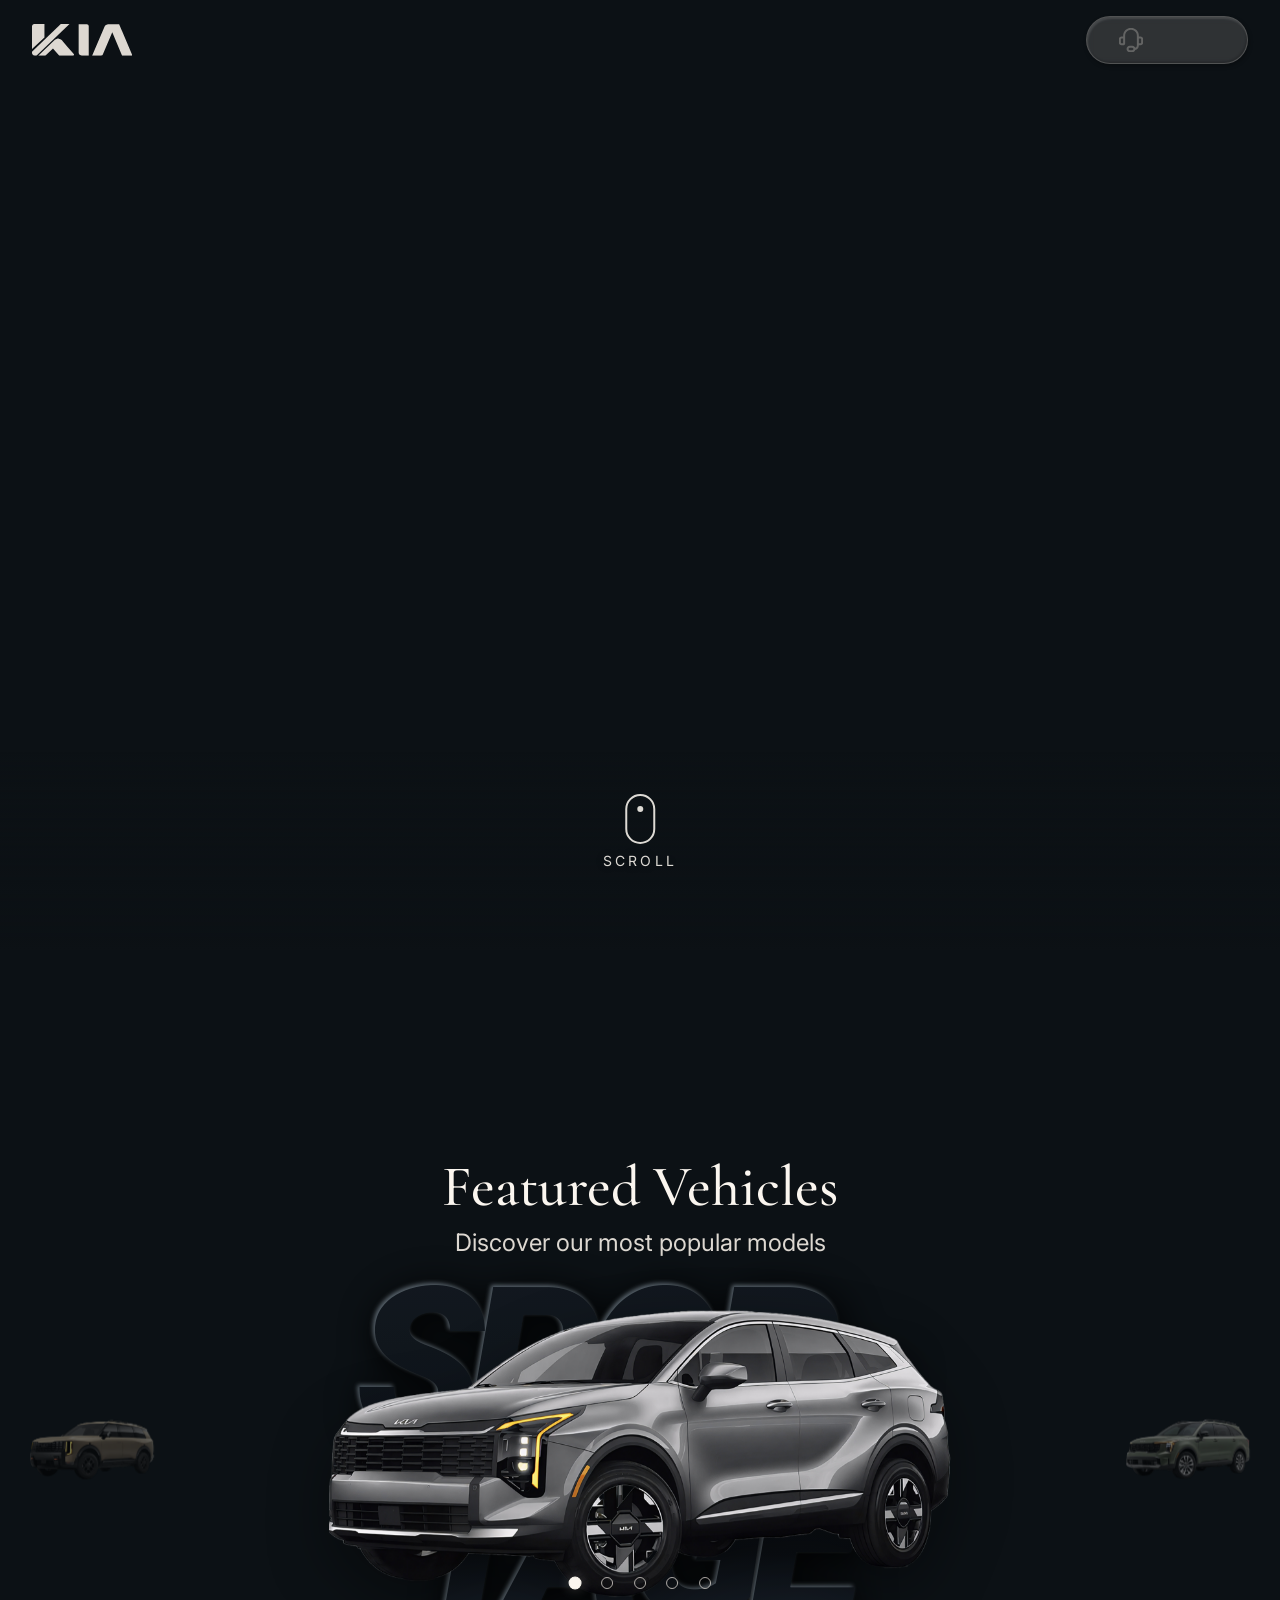
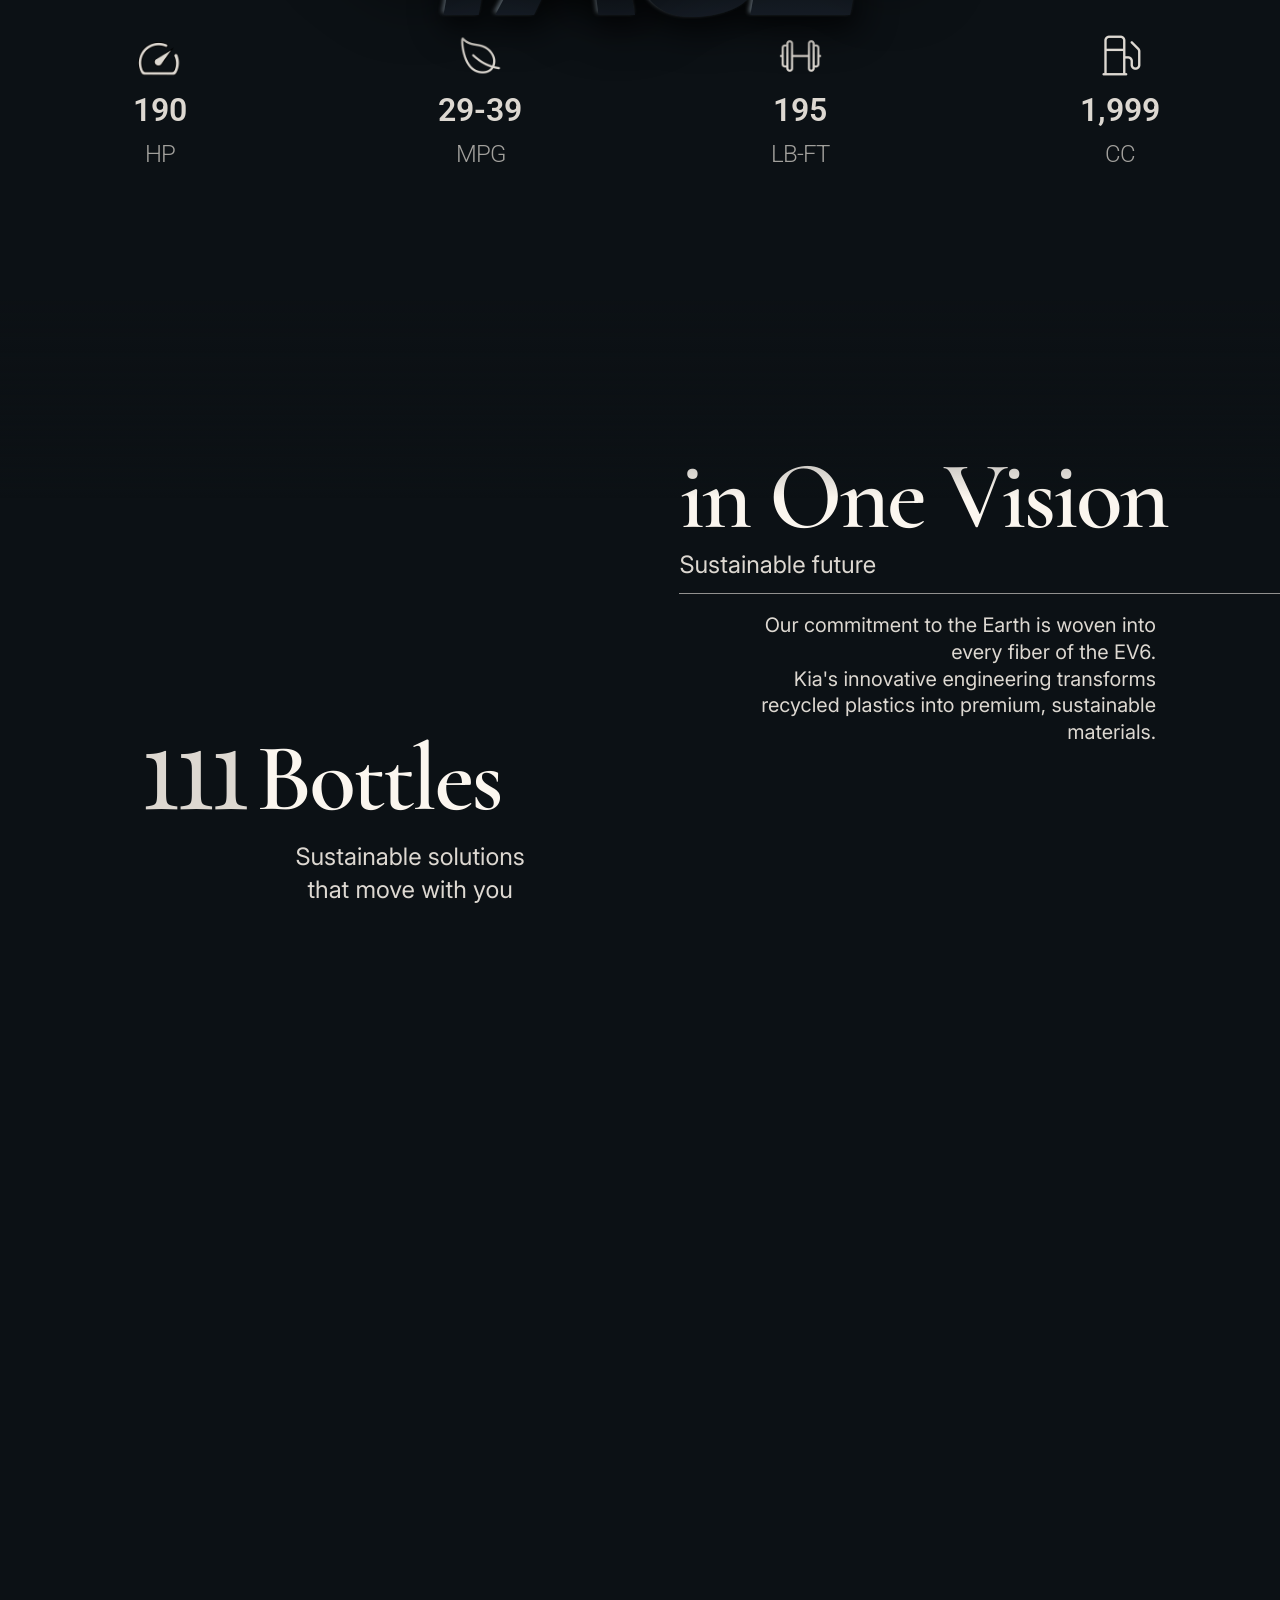
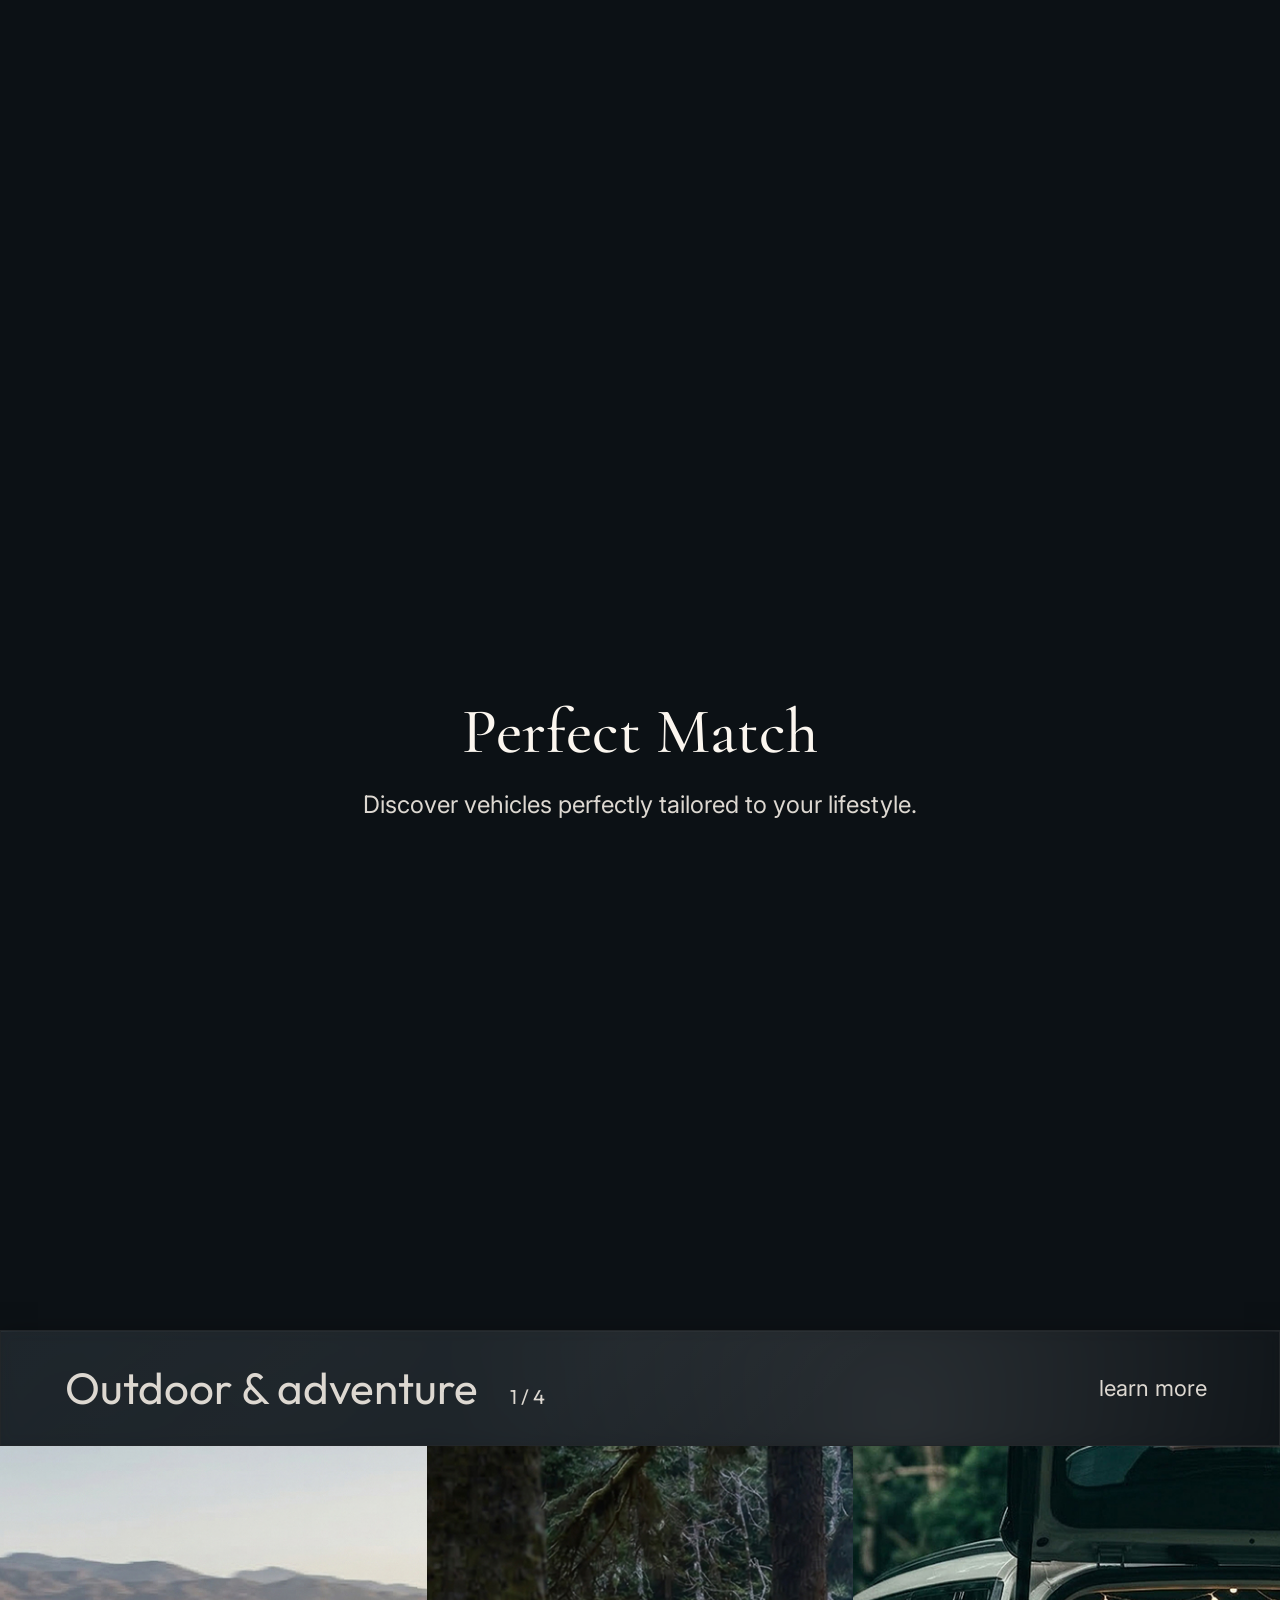
==== index.html @ 98e790d0 "best섹션 슬라이드 nav 메뉴 추가" ====
<!DOCTYPE html>
<html lang="en">

<head>
  <meta charset="UTF-8">
  <meta name="viewport" content="width=device-width, initial-scale=1.0">
  <title>kia </title>
  <meta property="og:type" content="website" />
  <meta property="og:title" content="Kia Motors" />
  <meta property="og:description" content="Discover Kia’s sustainable and innovative mobility solutions." />
  <meta property="og:url" content="https://yebina1.github.io/kia/" />
  <meta property="og:image" content="https://yebina1.github.io/kia/img/og_img.png" />
  <meta property="og:image:width" content="1200" />
  <meta property="og:image:height" content="630" />
  <meta property="og:image:alt" content="kia ev9" />
  <meta property="og:site_name" content="Kia Motors" />
  <meta name="keywords"
    content="Kia, Kia Motors, automotive, SUV, electric vehicle, EV9, Sportage, Sorento, Telluride, car models, vehicle specs, car features">
  <meta name="author" content="OneTeam - UI/UX Designer">
  <!-- favicon -->
  <link rel="shortcut icon" href="img/favicon/favicon.ico" type="image/x-icon">
  <link rel="icon" type="image/png" sizes="32x32" href="img/favicon/favicon-32x32.png">
  <link rel="icon" type="image/png" sizes="16x16" href="img/favicon/favicon-16x16.png">
  <link rel="apple-touch-icon" sizes="180x180" href="img/favicon/apple-touch-icon.png">
  <link rel="icon" type="image/png" sizes="192x192" href="img/favicon/android-chrome-192x192.png">
  <link rel="icon" type="image/png" sizes="512x512" href="img/favicon/android-chrome-512x512.png">
  <!-- Basic Icons -->
  <link href="https://cdn.boxicons.com/3.0.8/fonts/basic/boxicons.min.css" rel="stylesheet">
  <!-- Filled Icons -->
  <link href="https://cdn.boxicons.com/3.0.8/fonts/filled/boxicons-filled.min.css" rel="stylesheet">
  <!-- Brand Icons -->
  <link href="https://cdn.boxicons.com/3.0.8/fonts/brands/boxicons-brands.min.css" rel="stylesheet">
  <link href="https://unpkg.com/aos@2.3.1/dist/aos.css" rel="stylesheet">
  <link rel="stylesheet" href="https://cdn.jsdelivr.net/npm/swiper@11/swiper-bundle.min.css" />
  <!-- my css -->
  <link rel="stylesheet" href="css/reset.css">
  <link rel="stylesheet" href="css/common.css">
  <link rel="stylesheet" href="css/main.css">
  <link rel="preconnect" href="https://fonts.googleapis.com">
  <link rel="preconnect" href="https://fonts.gstatic.com" crossorigin>
  <link
    href="https://fonts.googleapis.com/css2?family=Baskervville:ital@0;1&family=Cormorant+Garamond:wght@400;600&family=Inter:wght@400;600;700&family=Outfit:wght@400&display=swap"
    rel="stylesheet">
  <!-- media css -->
  <link rel="stylesheet" href="css/common_media.css">
  <link rel="stylesheet" href="css/main_media.css">
  <script src="https://cdn.jsdelivr.net/npm/gsap@3.13.0/dist/gsap.min.js"></script>
  <script src="https://cdn.jsdelivr.net/npm/gsap@3.13.0/dist/ScrollTrigger.min.js"></script>
  <script src="https://cdn.jsdelivr.net/npm/lenis@1/dist/lenis.min.js"></script>
  <!-- my script -->
  <script src="js/common.js" defer></script>
  <script src="js/main.js" defer></script>
</head>

<body>
  <div class="wrap">
    <header>
      <div class="inner">
        <div class="header_top">
          <h1><a href="index.html"><img src="img/logo.svg" alt="kia"></a></h1>
          <nav class="glass_bg2">
            <ul class="gnb">
              <li>
                <a href="whykia.html">company</a>
              </li>
              <li>
                <a href="list.html">vehicles</a>
              </li>
              <li>
                <a href="recommended.html">shopping assistant</a>
              </li>
              <li><a href="">inventory</a></li>
              <li>
                <a href="">center</a>
              </li>
              <li><a href="https://owners.kia.com/us/en/kia-owner-portal.html/?_cl=lwUtf1tE82IMPKyvdS7rDF6I">owners page<i class="bx bx-arrow-up-right-stroke"></i></a></li>
            </ul>
            <div class="icons">
              <a href="" aria-label="customer support"><img src="img/main/header/headphone.svg"
                  alt="customer support"></a>
              <a href="" aria-label="search"><i class="bx bx-search-big"></i></a>
              <a href="" aria-label="language"><i class="bx bx-globe-alt"></i></a>
              <a href="#" class="icon_menu" aria-label="menu"><i class="bx bx-menu"></i></a>
            </div>
          </nav>
        </div>
        <div class="header_bottom">
          <ul class="sub_nav">
            <li><a href="build.html">build my kia</a></li>
            <li><a href="recommended.html">kia recommended</a></li>
            <li><a href="">payment calculator</a></li>
            <li><a href="">trade in</a></li>
            <li><a href="">easy buy</a></li>
            <li><a href="">certified pre-owned</a></li>
            <li><a href="">sub shop</a></li>
          </ul>
        </div>
        <div class="m_panel" aria-hidden="true">
          <nav class="m_nav">
            <div class="m_top">
              <div class="m_left">
                <a href="" aria-label="customer support"><img src="img/main/header/headphone.svg"
                    alt="customer support"></a>
                <a href="" aria-label="search"><i class="bx bx-search-big"></i></a>
                <a href="" aria-label="language"><i class="bx bx-globe-alt"></i></a>
              </div>
              <button type="button" class="close" aria-label="close mobile menu">
                <i class="bx bx-x"></i>
              </button>
            </div>
            <ul class="m_gnb">
              <li>
                <button type="button">company <i class="bx bx-chevron-down"></i></button>
                <ul class="m_sub">
                  <li><a href="whykia.html">why kia</a></li>
                  <li><a href="">safety</a></li>
                  <li><a href="">kia media</a></li>
                  <li><a href="">event</a></li>
                </ul> <!-- //.m_sub -->
              </li>
              <li>
                <button type="button">vehicles <i class="bx bx-chevron-down"></i></button>
                <ul class="m_sub">
                  <li><a href="list.html#ev">EV</a></li>
                  <li><a href="list.html#hybrid">Hybrid</a></li>
                  <li><a href="list.html#suv">SUV / CUV / MPV</a></li>
                  <li><a href="list.html#sedan">sedan</a></li>
                </ul> <!-- //.m_sub -->
              </li>
              <li class="on">
                <button type="button" class="" aria-expanded="true">
                  <span>shopping assistant</span>
                  <i class="bx bx-chevron-down"></i>
                </button>
                <ul class="m_sub">
                  <li><a href="build.html">build my kia</a></li>
                  <li><a href="recommended.html">kia recommended</a></li>
                  <li><a href="">payment calculator</a></li>
                  <li><a href="">trade in</a></li>
                  <li><a href="">easy buy</a></li>
                  <li><a href="">certified pre-owned</a></li>
                  <li><a href="">sub shop</a></li>
                </ul> <!-- //.m_sub -->
              </li>
              <li>
                <a href="">inventory</a>
              </li>
              <li>
                <button type="button">center<i class="bx bx-chevron-down"></i></button>
                <ul class="m_sub">
                  <li><a href="">map</a></li>
                  <li><a href="">kia connect</a></li>
                  <li><a href="">consultation</a></li>
                  <li><a href="">FAQ</a></li>
                </ul> <!-- //.m_sub -->
              </li>
              <li>
                <a href="https://owners.kia.com/us/en/kia-owner-portal.html/?_cl=lwUtf1tE82IMPKyvdS7rDF6I">owners page <i class="bx bx-arrow-up-right-stroke"></i></a>
              </li>
            </ul>
          </nav>
        </div>
    </header>
    <div class="scroll_down_wrap" aria-hidden="true">
        <div class="scroll_down">
          <span></span>
          Scroll
        </div>
    </div> <!-- //.scroll_down_wrap -->
    <div class="main_visual">
      <div class="inner">
        <video autoplay muted loop playsinline>
          <source src="img/main/main_visual_vid.mp4" type="video/mp4">
        </video>
      </div> <!-- //.inner -->
    </div> <!-- //.main_visual -->
    <section class="best">
      <div class="inner">
        <div class="tit">
          <h2>Featured Vehicles</h2>
          <p>Discover our most popular models</p>
        </div>
        <div class="best_showcase">
          <div class="best_back_text" aria-hidden="true">
            <div class="text_group">
              <p class="glass">KIA</p>
            </div>
          </div>
          <button type="button" class="best_car_card best_car_card_left" data-slot="left"
            aria-label="Show previous vehicle">
            <span class="best_car_frame">
              <img class="best_car_image" src="" alt="">
            </span>
          </button>
          <button type="button" class="best_car_card best_car_card_main main" data-slot="main"
            aria-label="Current vehicle">
            <span class="best_car_frame">
              <img class="best_car_image" src="./img/main/best/sportage.png" alt="Kia Sportage">
            </span>
          </button>
          <button type="button" class="best_car_card best_car_card_right" data-slot="right"
            aria-label="Show next vehicle">
            <span class="best_car_frame">
              <img class="best_car_image" src="" alt="">
            </span>
          </button>
          <div class="best_progress" aria-label="Featured vehicle progress">
            <ol class="best_progress_list"></ol>
          </div>
        </div>
        <div class="info_con">
          <ul class="best_spec_list">
            <li class="best_spec_item">
              <span class="best_spec_label"><img src="img/main/best/horsepower.png" alt="Horsepower"></span>
              <strong class="best_spec_value" data-spec="horsepower">
                <span class="best_spec_number"></span>
                <span class="best_spec_unit"></span>
              </strong>
            </li>
            <li class="best_spec_item">
              <span class="best_spec_label"><img src="img/main/best/efficiency.png" alt="Efficiency"></span>
              <strong class="best_spec_value" data-spec="efficiency">
                <span class="best_spec_number"></span>
                <span class="best_spec_unit"></span>
              </strong>
            </li>
            <li class="best_spec_item">
              <span class="best_spec_label"><img src="img/main/best/torque.png" alt="Torque"></span>
              <strong class="best_spec_value" data-spec="torque">
                <span class="best_spec_number"></span>
                <span class="best_spec_unit"></span>
              </strong>
            </li>
            <li class="best_spec_item">
              <span class="best_spec_label"><img src="img/main/best/engine.png" alt="Engine"></span>
              <strong class="best_spec_value" data-spec="engine">
                <span class="best_spec_number"></span>
                <span class="best_spec_unit"></span>
              </strong>
            </li>
          </ul>
        </div>
      </div> <!-- //.inner -->
    </section> <!-- //.best -->
    <section class="ev6">
      <div class="scroll_scene" id="scrollScene">
        <div class="sticky_scene" id="scene">
          <div class="bg_viewport">
            <div class="bg_track" id="bgTrack">
              <div class="bg_panel bg1_panel">
                <div class="bg1_copy_stage" aria-hidden="true">
                  <div class="bg1_copy_left">
                    <div class="title_row">
                      <span class="num">111</span>
                      <span class="word">Bottles</span>
                    </div> <!-- //.title_row -->
                    <div class="copy">
                      Sustainable solutions
                      <br>that move with you
                    </div>
                  </div> <!-- //.bg1_copy_left -->

                  <div class="bg1_copy_right">
                    <div class="title">
                      in One Vision
                    </div> <!-- //.title -->
                    <div class="sub">
                      Sustainable future
                    </div> <!-- //.sub -->
                    <div class="line"></div>
                    <div class="desc">Our commitment to the Earth is woven into every fiber of the EV6.
                      <br>Kia’s innovative engineering transforms recycled plastics into premium, sustainable materials.
                    </div>
                  </div> <!-- //.bg1_copy_right -->
                </div> <!-- //.bg1_copy_stage -->
              </div> <!-- //.bg_panel -->
              <div class="bg_panel bg2_panel">
                <div class="bg_surface bg2_surface" id="bg2Img" aria-hidden="true">
                  <div class="bg2_copy_stage">
                    <div class="bg2_copy_left">
                      <div class="title">Eco-friendly<br>Innovation</div>
                      <div class="desc">A true machine for a sustainable future.<br>We’ve repurposed 111 plastic water
                        bottles into the luxurious fabrics of the EV6 cabin, proving that high-end design and
                        environmental responsibility can coexist perfectly.</div>
                    </div>

                    <div class="bg2_copy_right">
                      <div class="title">in EV6</div>
                    </div>
                  </div>
                </div>
              </div>
            </div>
          </div> <!-- //.bg_viewport -->

          <div class="bg2_features_viewport" aria-hidden="true">
            <div class="bg2_features_track" id="bg2FeaturesTrack">
              <div class="bg2_features_panel">
                <div class="bg2_features_surface" id="bg2FeaturesSurface">
                  <div class="bg2_features">
                    <div class="bg2_feature_dashboard">
                      <div class="bg2_feature_title">
                        Dashboard
                      </div>
                      <div class="bg2_feature_copy bg2_feature_copy_dashboard">
                        <span>Plant-derived plastics</span>
                        <br><span>and bio-paints</span>
                      </div>
                    </div>
                    <div class="bg2_feature_luggage">
                      <div class="bg2_feature_title">Luggage</div>
                      <div class="bg2_feature_copy">
                        bio-based materials
                        <br>and recycled waste
                      </div>
                    </div>
                    <div class="bg2_feature_seating">
                      <div class="bg2_feature_title">Seating</div>
                      <div class="bg2_feature_copy">Premium Vegan Leather</div>
                    </div>
                    <div class="bg2_feature_carpets">
                      <div class="bg2_feature_title">Carpets and Mats</div>
                      <div class="bg2_feature_copy">Recycled Plastics &amp; Yarn</div>
                    </div>
                  </div> <!-- //.bg2_features -->
                </div>
              </div>
            </div>
          </div> <!-- //.bg2_features_viewport -->

          <div class="car_wrap" id="carWrap">
            <img class="car solid" id="solidCar" src="./img/main/ev6/solid-car.png" alt="Solid EV car" />
            <img class="car xray" id="xrayCar" src="./img/main/ev6/xray-car.png" alt="X-ray EV car" />
            <img class="car dash_mask" id="dashMask" src="./img/main/ev6/Dashboard.png" alt="Dashboard highlight" />
            <img class="car luggage_mask" id="luggageMask" src="./img/main/ev6/Luggage.png" alt="Luggage highlight" />
            <img class="car seating_mask" id="seatingMask" src="./img/main/ev6/Seating.png" alt="Seating highlight" />
            <img class="car carpets_mask" id="carpetsMask" src="./img/main/ev6/Carpets.png"
              alt="Carpets and Mats highlight" />
          </div> <!-- //.car_wrap -->

          <div class="materials_layer details_layer" id="detailsLayer">
            <div class="details_right photo_only_right">
              <div class="photo_card" id="dashPhotoCard">
                <img src="./img/main/ev6/recycled.png" alt="Dashboard trim detail">
              </div>
              <div class="photo_card is_hidden" id="luggagePhotoCard">
                <img src="./img/main/ev6/recycled3.png" alt="Next recycled material detail">
              </div>
              <div class="photo_card is_hidden" id="seatingPhotoCard">
                <img src="./img/main/ev6/recycled2.png" alt="Seating recycled material detail">
              </div>
              <div class="photo_card is_hidden" id="carpetsPhotoCard">
                <img src="./img/main/ev6/recycled1.png" alt="Carpets and Mats recycled material detail">
              </div>
            </div>
          </div> <!-- //.materials_layer -->

        <div class="depth_overlay"></div>
        <div class="top_fade"></div>
        <div class="bottom_fade"></div>
      </div> <!-- //.sticky_scene -->
    </div> <!-- //.scroll_scene -->
  </section> <!-- //.ev6 -->
    <div class="match">
      <section class="intro">
        <div class="inner">
          <h2>Perfect Match</h2>
          <p>Discover vehicles perfectly tailored to your lifestyle.</p>
        </div> <!-- //.inner -->
      </section>
      <section class="option01">
        <div class="inner">
          <div class="top trans_origin2">
            <strong>Outdoor & adventure<span>1 / 4</span></strong>
            <a href="recommended.html"><span>learn more</span><i class="bx bx-chevron-right"></i></a>
          </div> <!-- //.top -->
          <div class="bottom">
            <ul class="cars">
              <li>
                <h2>Telluride</h2>
                <strong>X-Pro SX Prestige AWD</strong>
                <div class="info_con">
                  <div class="tit">
                    <strong>X-Pro SX Prestige AWD</strong>
                    <h2>Telluride</h2>
                  </div>
                  <p>With the Kia SUV's flagship, high ride height and improved towing
                    It is perfect for off-road camping with capabilities.</p>
                  <ul class="info">
                    <li>
                      <b>‣ Self-Leveling Rear Suspension</b>
                      <p>Automatically adjusts the interior height during tracking to help maintain balance when
                        shifting.
                      </p>
                    </li>
                    <li>
                      <b>‣ Terracotta Interior Color</b>
                      <p>The warm brown-toned Terracotta leather interior is a premium color option that complements the
                        exterior aesthetic.</p>
                    </li>
                    <li>
                      <b>‣ Side Steps (Accessory)</b>
                      <p>An accessory that assists with entry and exit in high-mounted SUVs, enhancing ride comfort.</p>
                    </li>
                  </ul> <!-- //.info -->
                </div> <!-- //.info_con -->
              </li>
              <li>
                <h2>Sportage</h2>
                <strong>X-Pro Prestige</strong>
                <div class="info_con">
                  <div class="tit">
                    <strong>X-Pro Prestige</strong>
                    <h2>Sportage</h2>
                  </div>
                  <p>A versatile companion for every horizon, the Sportage blends intuitive urban accessibility with a
                    rugged soul built for the great outdoors.</p>
                  <ul class="info">
                    <li>
                      <b>‣ Sage Green Interior</b>
                      <p>Relation to nature. The Sage Green interior highlights the Sportage's nature-friendly design
                        theme.
                      </p>
                    </li>
                    <li>
                      <b>‣ Harman Kardon® Premium Audio</b>
                      <p>A premium sound system provides an outstanding music experience even while driving.</p>
                    </li>
                    <li>
                      <b>‣ Cargo Tray / Net</b>
                      <p>A space accessory that helps you cleverly organize camping gear or various luggage.</p>
                    </li>
                  </ul> <!-- //.info -->
                </div> <!-- //.info_con -->
              </li>
              <li>
                <h2>Sorento</h2>
                <strong>X-Pro Prestige</strong>
                <div class="info_con">
                  <div class="tit">
                    <strong>X-Pro Prestige</strong>
                    <h2>Sorento</h2>
                  </div>
                  <p>The Sorento thoughtfully designed space seamlessly adapts to your active lifestyle, ensuring your
                    outdoor adventures are as refined as they are boundless.</p>
                  <ul class="info">
                    <li>
                      <b>‣ Panoramic Sunroof</b>
                      <p>An essential aesthetic option that allows you to ride while admiring the vast American skies
                        and forests.
                      </p>
                    </li>
                    <li>
                      <b>‣ Roof Rack Cross Bars</b>
                      <p>Cross bars that must be added if you want to carry a rooftop tent or kayak.</p>
                    </li>
                    <li>
                      <b>‣ All-Weather Floor Mats</b>
                      <p> Rubber mats that are easy to clean with water, even if you ride with shoes covered in mud or
                        snow.</p>
                    </li>
                  </ul> <!-- //.info -->
                </div> <!-- //.info_con -->
              </li>
            </ul>
          </div>
        </div> <!-- //.inner -->
      </section>
      <section class="option02">
        <div class="inner">
          <div class="top trans_origin2">
            <strong>City & Commute<span>2 / 4</span></strong>
            <a href="recommended.html"><span>learn more</span><i class="bx bx-chevron-right"></i></a>
          </div> <!-- //.top -->
          <div class="bottom">
            <ul class="cars">
              <li>
                <h2>Seltos</h2>
                <strong>S (FWD)</strong>
                <div class="info_con">
                  <div class="tit">
                    <strong>S (FWD)</strong>
                    <h2>Seltos</h2>
                  </div>
                  <p>Master every tight city street with the Seltos, where its nimble footprint and elevated visibility
                    turn complex urban navigation into a seamless, stylish journey.</p>
                  <ul class="info">
                    <li>
                      <b>‣ Solar Control Glass</b>
                      <p>Maintains a comfortable interior temperature even under the hot American sun in places like
                        California or Texas, reducing air conditioning usage.
                      </p>
                    </li>
                    <li>
                      <b>‣ Blind-Spot Collision Warning</b>
                      <p>Warns of dangers in the rear and side blind spots on busy urban roads with frequent lane
                        changes.</p>
                    </li>
                    <li>
                      <b>‣ Remote Start</b>
                      <p>Very convenient, allowing you to turn on the air conditioner or heater from inside the house
                        before leaving for work.</p>
                    </li>
                  </ul> <!-- //.info -->
                </div> <!-- //.info_con -->
              </li>
              <li>
                <h2>K<span>4</span></h2>
                <strong>EX</strong>
                <div class="info_con">
                  <div class="tit">
                    <strong>EX</strong>
                    <h2>K<span>4</span></h2>
                  </div>
                  <p>The urban option best suited for sedan-style commuting needs. Included in the full Kia America
                    lineup.</p>
                  <ul class="info">
                    <li>
                      <b>‣ Wireless Android Auto / Apple CarPlay</b>
                      <p>Connect your smartphone cable-free to use TMAP, Google Maps, and music immediately.
                      </p>
                    </li>
                    <li>
                      <b>‣ Lane Following & Keep Assist</b>
                      <p> Helps you stay in the center of the lane, providing stability during long-distance commutes.
                      </p>
                    </li>
                    <li>
                      <b>‣ Dual-Zone Auto Climate Control</b>
                      <p>Allows you to adjust the temperature for the driver and passenger seats independently, reducing
                        unnecessary arguments with your co-driver.</p>
                    </li>
                  </ul> <!-- //.info -->
                </div> <!-- //.info_con -->
              </li>
              <li>
                <h2>Niro Hybrid</h2>
                <strong>EX</strong>
                <div class="info_con">
                  <div class="tit">
                    <strong>EX</strong>
                    <h2>Niro Hybrid</h2>
                  </div>
                  <p>The Niro Hybrid is the definitive choice for city-centric living, delivering exceptional fuel
                    efficiency and a smooth electrified drive that excels in the demands of stop-and-go traffic.</p>
                  <ul class="info">
                    <li>
                      <b>‣ Highway Driving Assist (HDA)</b>
                      <p>Automatically adjusts acceleration and braking during traffic jams on highways and urban
                        arterial roads, significantly reducing driver fatigue.
                      </p>
                    </li>
                    <li>
                      <b>‣ Smart Cruise Control w/ Stop & Go</b>
                      <p> Essential for congested roads, this feature maintains distance from the vehicle ahead and
                        comes to a complete stop before restarting.</p>
                    </li>
                    <li>
                      <b>‣ Rear Parking Sensors</b>
                      <p>Ensures safety when parking in tight urban spaces.</p>
                    </li>
                  </ul> <!-- //.info -->
                </div> <!-- //.info_con -->
              </li>
            </ul>
          </div>
        </div> <!-- //.inner -->
      </section>
      <section class="option03">
        <div class="inner">
          <div class="top trans_origin2">
            <strong>Family & Roadtrips<span>3 / 4</span></strong>
            <a href="recommended.html"><span>learn more</span><i class="bx bx-chevron-right"></i></a>
          </div> <!-- //.top -->
          <div class="bottom">
            <ul class="cars">
              <li>
                <h2>EV<span>9</span></h2>
                <strong>Land AWD</strong>
                <div class="info_con">
                  <div class="tit">
                    <strong>Land AWD</strong>
                    <h2>EV<span>9</span></h2>
                  </div>
                  <p>Best positioned as a 3-row, family, long-range electric SUV. Kia emphasizes long-distance driving,
                    fast charging, and lounge seats for the EV9, making it suitable for the family travel category.</p>
                  <ul class="info">
                    <li>
                      <b>‣ Meridian® Premium Audio</b>
                      <p>A high-end audio system equipped with 14 speakers that transforms the quiet interior of the
                        electric vehicle into a concert hall.
                      </p>
                    </li>
                    <li>
                      <b>‣ Highway Driving Assist 2 (HDA 2)</b>
                      <p>The latest driving assistance system featuring lane change assistance, which significantly
                        reduces driver fatigue during long drives on U.S. highways.</p>
                    </li>
                    <li>
                      <b>‣ Onboard Power Generator (V2L)</b>
                      <p>This integrated power system allows you to run external equipment until the battery reaches a
                        20% state of charge, ensuring your lifestyle stays powered wherever you go.</p>
                    </li>
                  </ul> <!-- //.info -->
                </div> <!-- //.info_con -->
                <a href="detail.html" class="match_card_link_overlay" aria-label="Go to EV9 details"></a>
              </li>
              <li>
                <h2>Telluride</h2>
                <strong>EX X-Line</strong>
                <div class="info_con">
                  <div class="tit">
                    <strong>EX X-Line</strong>
                    <h2>Telluride</h2>
                  </div>
                  <p>Designed for those who lead, the Telluride elevates the family journey with award-winning three-row
                    luxury and the rugged confidence to command any terrain.</p>
                  <ul class="info">
                    <li>
                      <b>‣ Heated & Ventilated 2nd Row Seats</b>
                      <p>Heated and ventilated seats that provide a comfortable temperature not only for the driver but
                        also for children in the rear seats.
                      </p>
                    </li>
                    <li>
                      <b>‣ Head-Up Display (HUD)</b>
                      <p>Projects driving information onto the windshield to help the driver drive safely without
                        diverting their gaze.</p>
                    </li>
                    <li>
                      <b>‣ Full Display Mirror</b>
                      <p>A digital rearview mirror that displays a clear rear view via a camera, even when the rear view
                        is obstructed by a full load of luggage.</p>
                    </li>
                  </ul> <!-- //.info -->
                </div> <!-- //.info_con -->
              </li>
              <li>
                <h2>Carnival</h2>
                <strong>SX</strong>
                <div class="info_con">
                  <div class="tit">
                    <strong>SX</strong>
                    <h2>Carnival</h2>
                  </div>
                  <p>Redefining the group travel experience, the Carnival MPV serves as a premium mobile sanctuary,
                    blending sophisticated interior flexibility with first-class lounge comfort.</p>
                  <ul class="info">
                    <li>
                      <b>‣ Dual-Screen Rear Entertainment System</b>
                      <p>A 10.25-inch touchscreen that displays navigation, vehicle information, and convenience
                        features.
                      </p>
                    </li>
                    <li>
                      <b>‣ Bose® Premium Audio</b>
                      <p>With 12 speakers, the whole family can enjoy high-quality surround sound while traveling.</p>
                    </li>
                    <li>
                      <b>‣ Passenger View & Talk</b>
                      <p>An interior camera system that allows the driver to check on children in the back seat via a
                        camera and converse smoothly using a built-in microphone.</p>
                    </li>
                  </ul> <!-- //.info -->
                </div> <!-- //.info_con -->
              </li>
            </ul>
          </div>
        </div> <!-- //.inner -->
      </section>
      <section class="option04">
        <div class="inner">
          <div class="top trans_origin2">
            <strong>Electric & Eco<span>4 / 4</span></strong>
            <a href="recommended.html"><span>learn more</span><i class="bx bx-chevron-right"></i></a>
          </div> <!-- //.top -->
          <div class="bottom">
            <ul class="cars">
              <li>
                <h2>Niro EV</h2>
                <strong>Wind</strong>
                <div class="info_con">
                  <div class="tit">
                    <strong>Wind</strong>
                    <h2>Niro EV</h2>
                  </div>
                  <p>For those seeking to blend ecological responsibility with functional utility, the Niro Hybrid
                    offers a seamless integration of electrified performance and versatile space.</p>
                  <ul class="info">
                    <li>
                      <b>‣ 10.25-inch Touchscreen Display w/ Navigation</b>
                      <p>A 10.25-inch touchscreen that displays navigation, vehicle information, and convenience
                        features.
                      </p>
                    </li>
                    <li>
                      <b>‣ Smart Power Liftgate</b>
                      <p>The tailgate opens automatically when you stand behind the vehicle with the smart key in your
                        possession.</p>
                    </li>
                    <li>
                      <b>‣ Preserve Package</b>
                      <p> The Wind's Preserve Package includes a Heat Pump System and a Battery Heating System, helping
                        to maintain range and manage battery performance in cold weather.</p>
                    </li>
                  </ul> <!-- //.info -->
                </div> <!-- //.info_con -->
              </li>
              <li>
                <h2>EV6</h2>
                <strong>Wind RWD</strong>
                <div class="info_con">
                  <div class="tit">
                    <strong>Wind RWD</strong>
                    <h2>EV6</h2>
                  </div>
                  <p>With the Kia SUV's flagship, high ride height and improved towing It is perfect for off-road
                    camping with capabilities.</p>
                  <ul class="info">
                    <li>
                      <b>‣ 800V Ultra-Fast DC Charging</b>
                      <p>Standard next-generation charging technology that surpasses Tesla, capable of charging the
                        battery from 10% to 80% in just 18 minutes.
                      </p>
                    </li>
                    <li>
                      <b>‣ V2L (Vehicle-to-Load)</b>
                      <p>A feature that supplies electricity from the vehicle to external appliances, providing a
                        futuristic power experience during camping or outdoor activities.</p>
                    </li>
                    <li>
                      <b>‣ Technology Package</b>
                      <p>Includes a Surround View Monitor and Remote Smart Parking Assist, allowing you to add a
                        futuristic, cinematic experience of locking and unlocking the car with a key from outside the
                        vehicle at a reasonable price.</p>
                    </li>
                  </ul> <!-- //.info -->
                </div> <!-- //.info_con -->
              </li>
              <li>
                <h2>EV<span>9</span></h2>
                <strong>Land AWD</strong>
                <div class="info_con">
                  <div class="tit">
                    <strong>Land AWD</strong>
                    <h2>EV<span>9</span></h2>
                  </div>
                  <p>The EV9 is the definitive choice for those demand a spacious flagship SUV without compromising
                    their environmental values. It redefines luxury by replacing traditional materials with 10 essential
                    sustainable items.</p>
                  <ul class="info">
                    <li>
                      <b>‣ 29.6-inch Panoramic Display</b>
                      <p> A massive screen integrating the instrument cluster, climate control, and navigation is
                        standard, providing a high-tech cockpit experience.
                      </p>
                    </li>
                    <li>
                      <b>‣ Digital Key 2.0</b>
                      <p>Enjoy the latest features that allow you to unlock the doors and start the engine using only
                        your smartphone or Apple Watch.</p>
                    </li>
                    <li>
                      <b>‣ 99.8 kWh Battery</b>
                      <p>Equipped with a larger battery, this trim offers a long driving range of up to 304 miles,
                        making it the most economical option for enjoying the practicality of a large EV.</p>
                    </li>
                  </ul> <!-- //.info -->
                </div> <!-- //.info_con -->
                <a href="detail.html" class="match_card_link_overlay" aria-label="Go to EV9 details"></a>
              </li>
            </ul>
          </div>
        </div> <!-- //.inner -->
      </section>
    </div> <!-- //.match -->
    <section class="partnership">
      <div class="inner">
        <div class="tit">
          <h2>Our Global Partners</h2>
          <p>Collaborating with global brands to deliver a richer Kia experience.</p>
        </div>
        <div class="par_visual">
          <div class="belt_stage">
            <div class="belt_machine" aria-hidden="true">
              <img class="belt_machine_base" src="img/main/partnership/conveyor_beltBody.png" alt="">
              <img class="belt_machine_body2" src="img/main/partnership/body2_1.png" alt="">
              <img class="belt_machine_body" src="img/main/partnership/body.png" alt="belt_machine_body2">
            </div>
            <div class="belt_motion_view" aria-hidden="true">
              <div class="belt_track_window">
                <div class="rail_lane">
                  <ul class="rail_track">
                    <li class="rail_item"><img src="img/main/partnership/rail.png" alt=""></li>
                    <li class="rail_item" aria-hidden="true"><img src="img/main/partnership/rail.png" alt=""></li>
                  </ul>
                </div>
              </div>
              <div class="car_lane car_lane_track">
                <ul class="car_track">
                  <li class="car_item"><img src="img/main/partnership/australian-open.png"
                      alt="Australian Open partner car"></li>
                  <li class="car_item"><img src="img/main/partnership/fifa.png" alt="FIFA partner car"></li>
                  <li class="car_item"><img src="img/main/partnership/lol.png" alt="League of Legends partner car"></li>
                  <li class="car_item"><img src="img/main/partnership/nba.png" alt="NBA partner car"></li>
                  <li class="car_item" aria-hidden="true"><img src="img/main/partnership/australian-open.png" alt="">
                  </li>
                  <li class="car_item" aria-hidden="true"><img src="img/main/partnership/fifa.png" alt=""></li>
                  <li class="car_item" aria-hidden="true"><img src="img/main/partnership/lol.png" alt=""></li>
                  <li class="car_item" aria-hidden="true"><img src="img/main/partnership/nba.png" alt=""></li>
                </ul>
              </div>
            </div>
          </div>
        </div>
      </div>
    </section> <!-- //.partnership -->
    <section class="review">
      <div class="inner">
        <div class="tit">
          <h2>What Our Customers Say</h2>
          <p>Discover real experiences from Kia owners.
            </br>From cutting-edge EVs to spacious family SUVs, see why drivers are falling in love with the new era of
            Kia.</p>
        </div> <!-- //.tit -->
        <div class="review_con">
          <ul class="re_left">
            <li class="glass_bg1 on">
              <a href="#">
                <div class="star">
                  <i class="bxf bx-star"></i>
                  <i class="bxf bx-star"></i>
                  <i class="bxf bx-star"></i>
                  <i class="bxf bx-star"></i>
                  <i class="bxf bx-star"></i>
                </div> <!-- //.star -->
                <b>"The EV9 feels premium, spacious, and easy to drive. Quiet, smooth, and comfortable for every
                  trip."</b>
                <p> Irvine, CA, EV9 Owner</p>
              </a>
            </li>
            <li class="glass_bg1">
              <a href="#">
                <div class="star">
                  <i class="bxf bx-star"></i>
                  <i class="bxf bx-star"></i>
                  <i class="bxf bx-star"></i>
                  <i class="bxf bx-star"></i>
                  <i class="bxf bx-star"></i>
                </div> <!-- //.star -->
                <b>"Our Kia Telluride has been perfect for our family. Spacious, comfortable, and packed with safety
                  features. The customer service was exceptional too."</b>
                <p>Seattle, WA, Telluride Owner</p>
              </a>
            </li>
            <li class="glass_bg1">
              <a href="#">
                <div class="star">
                  <i class="bxf bx-star"></i>
                  <i class="bxf bx-star"></i>
                  <i class="bxf bx-star"></i>
                  <i class="bxf bx-star"></i>
                  <i class="bxf bx-star"></i>
                </div> <!-- //.star -->
                <b>"The Sorento Hybrid is incredibly smooth. I am saving so much on gas without compromising on space or
                  comfort. Highly recommended."</b>
                <p>Chicago, IL, Sorento Hybrid Owner</p>
              </a>
            </li>
            <li class="glass_bg1">
              <a href="#">
                <div class="star">
                  <i class="bxf bx-star"></i>
                  <i class="bxf bx-star"></i>
                  <i class="bxf bx-star"></i>
                  <i class="bxf bx-star"></i>
                  <i class="bxf bx-star"></i>
                </div> <!-- //.star -->
                <b>"The Kia EV9 is a game changer for electric SUVs. Three rows of seating and amazing range. It’s
                  exactly what my family needed for our road trips."</b>
                <p>Denver, CO, EV9 Owner</p>
              </a>
            </li>
            <li class="glass_bg1">
              <a href="#">
                <div class="star">
                  <i class="bxf bx-star"></i>
                  <i class="bxf bx-star"></i>
                  <i class="bxf bx-star"></i>
                  <i class="bxf bx-star"></i>
                  <i class="bxf bx-star"></i>
                </div> <!-- //.star -->
                <b>"I love my Sportage! Great fuel economy, stylish design, and handles beautifully. Kia has really
                  stepped up their game in recent years."</b>
                <p>Austin, TX, Sportage Owner</p>
              </a>
            </li>
          </ul> <!-- //.re_left -->
          <ul class="re_right">
            <li class="glass_bg1 on">
              <a href="#">
                <div class="star">
                  <i class="bxf bx-star"></i>
                  <i class="bxf bx-star"></i>
                  <i class="bxf bx-star"></i>
                  <i class="bxf bx-star"></i>
                  <i class="bxf bx-star"></i>
                </div> <!-- //.star -->
                <b>"The Carnival redefined how my family travels. It feels more like a private lounge on wheels than a
                  traditional van. Those VIP Lounge Seats are a total game changer for our weekend trips to the
                  coast."</b>
                <p>San Diego, CA, Carnival Owner</p>
              </a>
            </li>
            <li class="glass_bg1">
              <a href="#">
                <div class="star">
                  <i class="bxf bx-star"></i>
                  <i class="bxf bx-star"></i>
                  <i class="bxf bx-star"></i>
                  <i class="bxf bx-star"></i>
                  <i class="bxf bx-star"></i>
                </div> <!-- //.star -->
                <b>"Switching to the Niro EV was the smartest move for my daily commute. It’s incredibly efficient,
                  surprisingly zippy, and the tech-forward interior makes every mile feel futuristic. It’s eco-friendly
                  without any compromises."</b>
                <p>Seattle, WA, Niro EV Owner</p>
              </a>
            </li>
            <li class="glass_bg1">
              <a href="#">
                <div class="star">
                  <i class="bxf bx-star"></i>
                  <i class="bxf bx-star"></i>
                  <i class="bxf bx-star"></i>
                  <i class="bxf bx-star"></i>
                  <i class="bxf bx-star"></i>
                </div> <!-- //.star -->
                <b>"The K5 turns heads everywhere I go. The turbocharged performance and driver-centric cockpit make my
                  morning drive feel like an event. It’s the perfect blend of sportiness and everyday reliability."</b>
                <p>Austin, TX, K5 Owner</p>
              </a>
            </li>
            <li class="glass_bg1">
              <a href="#">
                <div class="star">
                  <i class="bxf bx-star"></i>
                  <i class="bxf bx-star"></i>
                  <i class="bxf bx-star"></i>
                  <i class="bxf bx-star"></i>
                  <i class="bxf bx-star"></i>
                </div> <!-- //.star -->
                <b>"I love how the Seltos fits perfectly into my city life. It’s agile enough for tight parallel parking
                  but has plenty of room for my hiking gear on the weekends. It truly is the best all-rounder I’ve ever
                  owned."</b>
                <p>Chicago, IL, Seltos Owner</p>
              </a>
            </li>
            <li class="glass_bg1">
              <a href="#">
                <div class="star">
                  <i class="bxf bx-star"></i>
                  <i class="bxf bx-star"></i>
                  <i class="bxf bx-star"></i>
                  <i class="bxf bx-star"></i>
                  <i class="bxf bx-star"></i>
                </div> <!-- //.star -->
                <b>"The Soul is as unique as it gets. I’m constantly impressed by how much interior space is packed into
                  such a compact frame. It’s a fun, personality-driven companion that handles my creative lifestyle with
                  ease."</b>
                <p>Portland, OR, Soul Owner</p>
              </a>
            </li>
          </ul> <!-- //.re_right -->
        </div> <!-- //.review_con -->
        <div class="modal">
          <a href="" class="white_origin">Read All Reviews</a>
        </div> <!-- //.modal -->
      </div> <!-- //.inner -->
    </section> <!-- //.review -->
    <section id="map" class="map">
      <div class="inner">
        <div class="bg1"></div>
        <div class="txt_box">
          <h2>Find a Kia near your location</h2>
          <p>We can provide faster quality service as soon as you arrive</p>
          <a href="https://www.kia.com/us/en/inventory/landing">Find a Dealer</a>
        </div>
      </div> <!-- //.inner -->
    </section>
    <footer>
      <div class="inner">
        <div class="f_left">
          <div class="l_top">
            <div class="f_logo">
              <img src="img/logo.svg" alt="kia">
            </div> <!-- //.f_logo -->
            <b>800-333-4KIA(4542)</b>
            <div class="f_date">
              <p>Monday – Friday: 5:00 AM to 6:00 PM PST</p>
              <p>Saturday – Sunday: Closed</p>
              <p>US Public Holidays: Closed</p>
            </div> <!-- //.l_date -->
          </div> <!-- //.l_top -->
          <div class="l_bottom">
            <div class="f_fam">
              <strong class="glass_bg2">family site<i class="bx bx-chevron-up"></i></strong>
              <ul class="fam glass_bg2">
                <li><a href="https://worldwide.kia.com/kr">Kia Global</a></li>
                <li><a href="#">Kia Gear</a></li>
                <li><a href="https://owners.kia.com/us/en/kia-owner-portal.html/?_cl=lwUtf1tE82IMPKyvdS7rDF6I">Kia Owners</a></li>
                <li><a href="#">Kia Media</a></li>
                <li><a href="#">Kia Talent Lounge</a></li>
              </ul> <!-- //.fam -->
            </div> <!-- //.fam -->
            <ul class="f_sns">
              <li><a href="https://www.facebook.com/kia?_cl=qYvertRCFlBCLubuG22b7YMt
"><img src="img/footer/facebook.svg" alt=""></a></li>
              <li><a href="https://x.com/kia?_cl=qYvertRCFlBCLubuG22b7YMt
"><img src="img/footer/twitter.svg" alt=""></a></li>
              <li><a href="https://www.instagram.com/kiausa/?_cl=qYvertRCFlBCLubuG22b7YMt
"><img src="img/footer/instagram.svg" alt=""></a></li>
              <li><a href="https://www.youtube.com/kia"><img src="img/footer/youtube.svg" alt=""></a></li>
              <li><a href=""><img src="img/footer/linkedin.svg" alt=""></a></li>
            </ul> <!-- //.f_sns -->
          </div> <!-- //.l_bottom -->
        </div> <!-- //.left -->
        <div class="f_right">
          <div class="f_memu">
            <article class="about">
              <strong>About Vehicles</strong>
              <ul>
                <li><a href="https://www.kia.com/us/en/adas">Kia Safety Technology</a></li>
                <li><a href="https://owners.kia.com/us/en/about-uvo-link.html?_cl=qYvertRCFlBCLubuG22b7YMt">Kia Connect</a></li>
                <li><a href="https://www.kiaaccessoryguide.com/?_cl=qYvertRCFlBCLubuG22b7YMt">Accessories</a></li>
                <li><a href="https://www.kia.com/us/en/brochure-request">Request a Brochure</a></li>
                <li><a href="https://owners.kia.com/us/en/recalls.html?_cl=qYvertRCFlBCLubuG22b7YMt">Recall</a></li>
                <li><a href="">FAQ</a></li>
                <li><a href="https://www.kia.com/us/en/warranty">Warranty Information</a></li>
              </ul>
            </article> <!-- //.about -->
            <article class="coporate">
              <strong>Corporate</strong>
              <ul>
                <li><a href="https://careers-americas.kia.com/kus/content/About-us/?_cl=lwUtf1tE82IMPKyvdS7rDF6I&locale=en_US">About Us</a></li>
                <li><a href="https://customercare.kiausa.com/?_cl=lwUtf1tE82IMPKyvdS7rDF6I">Contact Us</a></li>
                <li><a href="https://worldwide.kia.com/int/company/ir?_cl=lwUtf1tE82IMPKyvdS7rDF6I">Investors</a></li>
                <li><a href="https://www.kiafinance.com/home?_cl=lwUtf1tE82IMPKyvdS7rDF6I">Kia Finance</a></li>
                <li><a href="https://www.kia.com/us/en/careers">Careers</a></li>
                <li><a href="https://www.kia.com/us/en/vulnerability">Vulnerability</a></li>
                <li><a href="https://www.kia.com/us/en/ccpc">Communication Preferences </a></li>
              </ul>
            </article> <!-- //.coporate -->
            <article class="policy">
              <strong>Policy</strong>
              <ul>
                <li><a href="https://www.kia.com/us/en/privacy">Privacy</a></li>
                <li><a href="https://www.kia.com/us/en/terms-of-service">Terms of Service</a></li>
                <li><a href="https://www.kia.com/us/en/mpg-disclaimer">MPG Disclaimer</a></li>
                <li><a href="https://www.kia.com/us/en/accessibility">Accessibility</a></li>
                <li><a href="https://www.kia.com/us/en#">Cookies Management</a></li>
                <li><a href="https://customercare.kiausa.com/?_cl=qYvertRCFlBCLubuG22b7YMt&_gl=1*1o6hwhd*_gcl_aw*R0NMLjE3NzQ2MDAyODMuQ2owS0NRancxWmpPQmhDbUFSSXNBRER1RlREV2lrZThRX1N1MlozU1VqRGRJQjNIWnVjTWprX29ZWGhMUThvTGdTLXpGVzBvRUpFVC00UWFBcVBPRUFMd193Y0I.*_gcl_au*MTYxODg4MDI5MC4xNzc0NDM1NTA5">Your Privacy Choices</a></li>
                <li><a href="https://www.kia.com/us/en/unsolicited-idea-submission-policy">Unsolicited Idea Submission Policy</a></li>
              </ul>
            </article> <!-- //.policy -->
          </div> <!-- //.f_memu -->
          <div class="f_copy">
            Copyright © 2026 Kia America, Inc.
          </div> <!-- //.f_copy -->
        </div> <!-- //.f_right -->
      </div> <!-- //.inner -->
    </footer>
  </div> <!-- //.wrap -->
</body>

</html>
---- css/common.css ----
@charset "utf-8";
@import url("https://fonts.googleapis.com/css2?family=Cormorant+Garamond:ital,wght@0,300..700;1,300..700&family=Inter:ital,opsz,wght@0,14..32,100..900;1,14..32,100..900&family=Outfit:wght@100..900&family=Roboto:ital,wght@0,100..900;1,100..900&display=swap");

:root {
  font-size: 20px;
  --kia-white1: #fbf6ef;
  --kia-white2: #ddd8d1;
  --kia-black: #121212;
  --kia-main-black: #0c1115;
  --font-roboto: "Roboto", sans-serif;
  --font-outfit: "Outfit", sans-serif;
  --font-Cormorant-Garamond: "Cormorant Garamond", serif;
}

body {
  line-height: 1;
  background-color: #0c1115;
  font-family: "Inter", sans-serif;
}

header a:not(.icon_menu):is(:not([href]), [href=""], [href="#"]),
footer a:is(:not([href]), [href=""], [href="#"]) {
  color: rgba(221, 216, 209, 0.3) !important;
  pointer-events: none !important;
  cursor: default !important;
}

header a:not(.icon_menu):is(:not([href]), [href=""], [href="#"]) i,
header a:not(.icon_menu):is(:not([href]), [href=""], [href="#"]) span,
footer a:is(:not([href]), [href=""], [href="#"]) i,
footer a:is(:not([href]), [href=""], [href="#"]) span {
  color: inherit !important;
}

header a:not(.icon_menu):is(:not([href]), [href=""], [href="#"]) img,
header a:not(.icon_menu):is(:not([href]), [href=""], [href="#"]) svg,
footer a:is(:not([href]), [href=""], [href="#"]) img,
footer a:is(:not([href]), [href=""], [href="#"]) svg {
  opacity: 0.3;
}

div,
p,
a,
form,
legend,
label,
input,
table,
caption,
th,
td,
li,
blockquote,
strong,
b,
em,
i,
span,
button,
select,
option,
i {
  color: var(--kia-white2);
}

strong {
  font-family: "Outfit", sans-serif;
}

h1,
h2,
h3,
h4,
h5,
h6 {
  font-family: "Cormorant Garamond", serif;
  color: var(--kia-white1);
  line-height: 1.3;
  font-weight: 500;
}

h1 {
  font-size: 72px;
}

h2 {
  font-size: 64px;
}

h3 {
  font-size: 56px;
}

h4 {
  font-size: 48px;
}

h5 {
  font-size: 40px;
}

h6 {
  font-size: 32px;
}

button {
  padding: 16px 32px;
  border-radius: 55px;
  font-weight: 500;
  display: flex;
  gap: 12px;
  font-family: "Outfit", sans-serif;
  cursor: pointer;
  color: var(--kia-white1);
  text-transform: capitalize;
  font-size: 1rem;
}

a.black_btn2,
a.white_origin{
  text-transform: capitalize;
  font-family: "Outfit", sans-serif;
  min-height: 44px;
  border-radius: 999px;
  padding: 16px 32px;
  border-radius: 55px;
  display: inline-flex;
  align-items: center;
  justify-content: center;
  font-weight: 500;
  gap: 12px;
  color: var(--kia-white1);
  font-size: 1.125rem;
}

.white_origin {
  color: var(--kia-black);
  background: linear-gradient(
    135deg,
    rgba(255, 255, 255, 0.3) 0%,
    rgba(255, 255, 255, 0.2) 50%,
    rgba(200, 200, 200, 0.1) 100%
  );
  backdrop-filter: blur(5px) saturate(180%);
  -webkit-backdrop-filter: blur(5px) saturate(180%);
  border: 1.5px solid rgba(255, 255, 255, 0.8);
  box-shadow:
    inset 0 5px 10px rgba(251, 251, 251, 0.25),
    inset 0 -3px 5px rgba(0, 0, 0, 0.05),
    0 10px 20px rgba(0, 0, 0, 0.15);
}

.white_origin:hover{
  border-color: #ABF4F6;
}

.white_origin.on{
  background: rgba(12, 17, 21, 0.72);
  border-width: 1px;
  border-color: rgba(160, 247, 255, 0.92);
  color: var(--kia-white1);
  box-shadow:
    inset 0 1px 0 rgba(255, 255, 255, 0.1),
    0px 0px 11px 8px rgba(172, 255, 235, 0.26);
}

.white_origin span {
  color: var(--kia-black);
}

.trans_origin {
  background: rgba(12, 17, 21, 0.05);
  backdrop-filter: blur(3px);
  -webkit-backdrop-filter: blur(3px);
  box-shadow:
    inset 1px 1.5px 1.5px rgba(255, 255, 255, 0.117),
    inset -1px -1.5px 2px rgba(0, 0, 0, 0.2),
    inset 0 0 10px rgba(255, 255, 255, 0),
    1px 2px 4px rgba(0, 0, 0, 0.8);
  outline: 0.5px solid rgba(255, 255, 255, 0.2);
  outline-offset: -0.5px;
  overflow: hidden;
}

.trans_origin2 {
  background: rgba(255, 255, 255, 0.04);

  position: relative;
  overflow: hidden;
  border: 1px solid rgba(255, 255, 255, 0.05);

  box-shadow:
    inset 0 1px 0 rgba(255, 255, 255, 0.35),
    inset 0 -2px 6px rgba(0, 0, 0, 0.4),
    0 8px 24px rgba(0, 0, 0, 0.5);
}

.trans_origin2 > * {
  position: relative;
  z-index: 2;
}

.trans_origin2::before {
  content: "";
  position: absolute;
  inset: -20px;

  background:
    radial-gradient(
      circle at 30% 30%,
      rgba(255, 255, 255, 0.01),
      transparent 40%
    ),
    radial-gradient(
      circle at 70% 70%,
      rgba(255, 255, 255, 0.1),
      transparent 50%
    ),
    linear-gradient(135deg, #1a2228, #0c1115);

  filter: blur(15px);
  pointer-events: none;
}

.trans_origin2::after {
  content: "";
  position: absolute;
  inset: 0;

  background: linear-gradient(
    135deg,
    rgba(255, 255, 255, 0.02) 0%,
    rgba(255, 255, 255, 0.03) 25%,
    rgba(255, 255, 255, 0.03) 45%,
    transparent 65%
  );

  pointer-events: none;
}

.trans_origin2::before {
  z-index: 0;
}

.trans_origin2::after {
  z-index: 1;
}

.dark_origin {
  background: rgba(12, 17, 21, 0.5);
  backdrop-filter: blur(3px);
  -webkit-backdrop-filter: blur(3px);
  box-shadow:
    inset 1px 1.5px 1.5px rgba(255, 255, 255, 0.4),
    inset -1px -1.5px 2px rgba(0, 0, 0, 0.1),
    inset 0 0 10px rgba(255, 255, 255, 0.05),
    1px 2px 4px rgba(0, 0, 0, 0.8);
  outline: 0.5px solid rgba(255, 255, 255, 0.2);
  outline-offset: -0.5px;
  overflow: hidden;

  position: absolute;
  right: 100px;
  bottom: 70px;
}

.dark_origin2 {
  background: rgba(12, 17, 21, 0.5);
  backdrop-filter: blur(3px);
  -webkit-backdrop-filter: blur(3px);
  box-shadow:
    inset 0px 1px 0.5px rgba(255, 255, 255, 0.4),
    inset -1px -1.5px 2px rgba(0, 0, 0, 0.2),
    1px 2px 4px rgba(0, 0, 0, 0.5);
  border: 0.5px solid rgba(255, 255, 255, 0.15);

  position: absolute;
  right: 100px;
  bottom: 0;
}

.dark_origin3 {
  background:
    linear-gradient(
      135deg,
      rgba(255, 255, 255, 0.4) 0%,
      rgba(255, 255, 255, 0.1) 15%,
      rgba(255, 255, 255, 0) 30%,
      rgba(0, 0, 0, 0) 50%,
      rgba(0, 0, 0, 0.25) 100%
    ),
    rgba(10, 10, 10, 0.5);
  backdrop-filter: blur(3px);
  -webkit-backdrop-filter: blur(3px);
  border: 1px solid rgba(255, 255, 255, 0.1);
  border-top: 1px solid rgba(255, 255, 255, 0.7);
  box-shadow:
    inset 0 2px 2px rgba(255, 255, 255, 0.5),
    0 10px 25px rgba(0, 0, 0, 0.6);

  position: absolute;
  right: 300px;
  bottom: 0;
}

.glass_bg1 {
  background: rgba(251, 246, 239, 0.25);
  backdrop-filter: blur(3px);
  -webkit-backdrop-filter: blur(3px);
  /* Highlight */
  box-shadow:
    inset 1px 2px 2px rgba(255, 255, 255, 0.117),
    inset -1px -1.5px 2px rgba(0, 0, 0, 0.2),
    inset 0 0 10px rgba(255, 255, 255, 0),
    1px 2px 4px rgba(0, 0, 0, 0.6);
  outline: 0.5px solid rgba(255, 255, 255, 0.2);
  outline-offset: -0.5px;

  overflow: hidden;
}

.glass_bg2 {
  background: rgba(99, 99, 99, 0.406);
  backdrop-filter: blur(4px);
  -webkit-backdrop-filter: blur(4px);
  /* Highlight */
  box-shadow:
    inset 1px 2px 2px rgba(255, 255, 255, 0.117),
    inset -1px -1.5px 2px rgba(0, 0, 0, 0.17),
    inset 0 0 10px rgba(255, 255, 255, 0),
    1px 2px 4px rgba(0, 0, 0, 0.3);

  border: 1px solid rgba(251, 246, 239, 0.17);
}

.black_btn{
  transform: translateY(-1px);
  box-shadow:
    inset 0 1px 0 rgba(255, 255, 255, 0.1),
    0 12px 24px rgba(0, 0, 0, 0.18);
}

.black_btn2{
  transform: translateY(-1px);
  box-shadow:
    inset 0 1px 0 rgba(255, 255, 255, 0.1),
    0 12px 24px rgba(0, 0, 0, 0.18);
  border: 1px solid var(--kia-white2);
}

.black_btn2:hover{
  border: 1px solid #ABF4F6;
  /* color: #ABF4F6; */
}

.page_top_btn {
  position: fixed;
  right: 40px;
  bottom: 40px;
  width: 64px;
  height: 64px;
  padding: 12px;
  display: inline-flex;
  align-items: center;
  justify-content: center;
  border-radius: 555px;
  background: rgba(251, 246, 239, 0.16);
  backdrop-filter: blur(10px);
  -webkit-backdrop-filter: blur(10px);
  box-shadow:
    inset 0 1px 0 rgba(255, 255, 255, 0.22),
    inset 0 -2px 6px rgba(0, 0, 0, 0.3),
    0 12px 28px rgba(0, 0, 0, 0.26);
  border: 1px solid rgba(251, 246, 239, 0.12);
  opacity: 0;
  visibility: hidden;
  pointer-events: none;
  transform: translateY(12px);
  transition:
    opacity 0.24s ease,
    transform 0.24s ease,
    visibility 0.24s ease,
    box-shadow 0.24s ease;
  z-index: 950;
}

.page_top_btn.is-visible {
  opacity: 1;
  visibility: visible;
  pointer-events: auto;
  transform: translateY(0);
}

.page_top_btn:hover,
.page_top_btn:focus-visible {
  transform: translateY(-2px);
  box-shadow:
    inset 0 1px 0 rgba(255, 255, 255, 0.24),
    inset 0 -2px 6px rgba(0, 0, 0, 0.3),
    0 16px 32px rgba(0, 0, 0, 0.3);
}

.page_top_btn_icon {
  width: 36px;
  height: 36px;
  display: inline-flex;
  align-items: center;
  justify-content: center;
}

.page_top_btn_icon path {
  fill: none;
  stroke: var(--kia-white1);
  stroke-width: 1.8;
  stroke-linecap: round;
  stroke-linejoin: round;
}

/* header */
/* header */
header {
  width: 100%;
  position: fixed;
  top: 0;
  left: 0;
  z-index: 1000;
  transition: transform 0.4s ease-in-out;
}

/* 스크롤 다운 시 헤더 숨김 처리 */
header.hide {
  transform: translateY(-100%);
}

header.hide .header_bottom {
  opacity: 0;
  visibility: hidden;
  pointer-events: none;
}

header .inner {
  width: 100%;
  padding: 16px 32px;
  position: relative;
  display: flex;
  flex-direction: column;
  align-items: flex-end;
  gap: 8px;
}

header .header_top {
  width: 100%;
  display: flex;
  justify-content: space-between;
  align-items: center;
}

header h1 {
  width: 100px;
  height: 36px;
  display: flex;
  align-items: center;
  justify-content: center;
}

header h1 a {
  display: flex;
  align-items: center;
  justify-content: center;
  width: 100%;
  height: 100%;
}

header h1 a img {
  width: 100%;
  height: auto;
}

header nav {
  display: flex;
  align-items: center;
  gap: 32px;
  padding: 16px 32px;
  border-radius: 555px;
  font-family: var(--font-outfit);
  background: rgba(251, 246, 239, 0.15);
}

header nav ul.gnb {
  display: flex;
  align-items: center;
  gap: 32px;
  position: relative;
  --gnb-pill-bg: rgba(251, 246, 239, 0.22);
  --gnb-pill-blur: 3px;
  --gnb-pill-move-duration: 420ms;
  --gnb-pill-size-duration: 360ms;
}

header nav ul.gnb .gnb_active_bg,
header nav ul.gnb .gnb_hover_bg {
  position: absolute;
  top: 0;
  left: 0;
  width: 0;
  height: 0;
  border-radius: 999px;
  pointer-events: none;
  opacity: 0;
  transform: translate(0, 0);
  transition:
    transform var(--gnb-pill-move-duration) cubic-bezier(0.2, 0.9, 0.22, 1.2),
    width var(--gnb-pill-size-duration) cubic-bezier(0.18, 0.88, 0.22, 1.15),
    height var(--gnb-pill-size-duration) cubic-bezier(0.18, 0.88, 0.22, 1.15),
    opacity 0.18s ease;
  will-change: transform, width, height, opacity;
}

header nav ul.gnb .gnb_active_bg::before,
header nav ul.gnb .gnb_hover_bg::before {
  content: "";
  position: absolute;
  inset: 0;
  border-radius: inherit;
  background: var(--gnb-pill-bg);
  backdrop-filter: blur(var(--gnb-pill-blur));
  -webkit-backdrop-filter: blur(var(--gnb-pill-blur));
  transform-origin: center center;
  will-change: transform;
}

header nav ul.gnb .gnb_active_bg.is-bounce::before,
header nav ul.gnb .gnb_hover_bg.is-bounce::before {
  animation: gnb-pill-bounce 420ms cubic-bezier(0.22, 1, 0.36, 1) 1;
}

header nav ul.gnb .gnb_active_bg {
  z-index: 0;
}

header nav ul.gnb .gnb_hover_bg {
  z-index: 1;
}

@keyframes gnb-pill-bounce {
  0% {
    transform: scale(0.92);
  }
  58% {
    transform: scale(1.08);
  }
  100% {
    transform: scale(1);
  }
}

header nav ul.gnb > li {
  position: relative;
  flex: 0 0 auto;
  display: flex;
  justify-content: center;
  align-items: center;
  z-index: 2;
}

header nav ul.gnb > li > a {
  font-size: 20px;
  text-transform: capitalize;
  font-weight: 400;
  color: var(--kia-white2);
  padding: 0;
  display: flex;
  justify-content: center;
  align-items: center;
  text-align: center;
  white-space: nowrap;
  position: relative;
  z-index: 2;
}

header nav ul.gnb > li:hover > a{
  color: var(--kia-white1);
}
header nav ul.gnb > li:nth-of-type(5) > a,
header nav ul.gnb > li:nth-of-type(5):hover > a,
header nav ul.gnb > li:last-child > a,
header nav ul.gnb > li:last-child:hover > a{
  color : rgba(221,216,209,0.3);
}

header nav ul.gnb > li > a > i {
  font-size: 22px;
  color : rgba(221,216,209,0.3);
}

header nav ul.gnb > li.on > a,
header nav ul.gnb > li.on > a > i {
  color: var(--kia-white1);
}

header nav .icons {
  display: flex;
  gap: 16px;
  justify-content: center;
  align-items: center;
}

header nav .icons img {
  width: 24px;
  height: 24px;
  opacity: 0.3;
}

header nav .icons a{
  display: flex;
  justify-content: center;
  align-items: center;
}

header nav .icons a i {
  font-size: 26px;
  color: rgba(221, 216, 209, 0.3);
}

header nav .icons .icon_menu {
  display: none;
}

header nav .icons .icon_menu i {
  font-size: 29px;
  color: var(--kia-white1);
}

header .header_bottom {
  position: absolute;
  left: 50%;
  top: 100%;
  transform: translateX(-50%);
  z-index: 5;
  width: fit-content;
  max-width: calc(100% - 132px);
  opacity: 1;
  visibility: visible;
  transition:
    opacity 0.2s ease,
    visibility 0.2s ease;
}

header .header_bottom.is-hidden {
  display: none;
}

header .header_bottom .sub_nav {
  display: inline-flex;
  align-items: center;
  gap: 8px;
  width: fit-content;
  padding: 8px 16px;
  border-radius: 555px;
  background: rgba(12, 17, 21, 0.18);
  border: 1px solid rgba(251, 246, 239, 0.14);
  backdrop-filter: blur(12px) saturate(150%);
  -webkit-backdrop-filter: blur(12px) saturate(150%);
}

header .header_bottom .sub_nav li a {
  display: block;
  padding: 8px 16px;
  font-family: var(--font-outfit);
  font-size: 20px;
  font-weight: 400;
  text-transform: capitalize;
  color: var(--kia-white2);
  white-space: nowrap;
  border-radius: 555px;
  position: relative;
}

/* Reserve bold width to prevent layout shift on hover/active */
header .header_bottom .sub_nav li a::after {
  content: attr(data-text);
  display: block;
  height: 0;
  overflow: hidden;
  visibility: hidden;
  font-weight: 500;
  pointer-events: none;
}

header .header_bottom .sub_nav li.on a {
  color: var(--kia-white1);
  font-weight: 500;
}

header .header_bottom .sub_nav li a:hover {
  color: var(--kia-white1);
  font-weight: 500;
}

header .header_bottom .sub_nav li a:not([href]),
header .header_bottom .sub_nav li a[href=""],
header .header_bottom .sub_nav li a[href="#"] {
  color: rgba(221, 216, 209, 0.3);
  pointer-events: none;
  cursor: default;
}

header .header_bottom .sub_nav li a:not([href]):hover,
header .header_bottom .sub_nav li a[href=""]:hover,
header .header_bottom .sub_nav li a[href="#"]:hover {
  color: rgba(221, 216, 209, 0.3);
  font-weight: 400;
}

  header .m_panel {
    display: block;
    position: fixed;
    inset: 0;
    background: rgba(5, 8, 12, 0.26);
    opacity: 0;
    visibility: hidden;
    pointer-events: none;
    transition:
      opacity 0.28s ease,
      visibility 0.28s ease;
    z-index: 1090;
  }

  header .m_nav {
    position: absolute;
    top: 0;
    right: 0;
    width: min(390px, calc(100vw - 48px));
    height: 100vh;
    padding: 16px 32px;
    display: flex;
    flex-direction: column;
    background:
      linear-gradient(180deg, rgba(11, 18, 24, 0.96) 0%, rgba(10, 15, 19, 0.98) 100%);
    border-left: 1px solid rgba(255, 255, 255, 0.1);
    box-shadow:
      inset 1px 0 0 rgba(255, 255, 255, 0.08),
      -18px 0 32px rgba(0, 0, 0, 0.35);
    border-radius: 0;
    transform: translateX(100%);
    transition: transform 0.34s cubic-bezier(0.22, 1, 0.36, 1);
    overflow-y: auto;
  }

  header .m_top {
    width: 100%;
    padding: 16px 32px;
    display: flex;
    align-items: center;
    justify-content: space-between;
    gap: 32px;
  }

  header .m_left {
    display: flex;
    align-items: center;
    gap: 16px;
  }

  header .m_left a{
    display: inline-flex;
    align-items: center;
    justify-content: center;
    color: var(--kia-white2);
  }

  header .m_left img {
    width: 24px;
    height: 24px;
  }

  header .m_left i {
    font-size: 26px;
    color: var(--kia-white2);
  }

  header .close {
    flex-shrink: 0;
    border: 0;
    width: 40px;
    height: 40px;
    padding: 0;
    gap: 0;
    border-radius: 555px;
    background: rgba(255, 255, 255, 0.16);
    box-shadow:
      inset 0 1px 0 rgba(255, 255, 255, 0.22),
      0 4px 16px rgba(0, 0, 0, 0.22);
    cursor: pointer;
    display: flex;
    align-items: center;
    justify-content: center;
  }

  header .close i {
    font-size: 24px;
    color: var(--kia-white2);
  }

  header .m_gnb {
    border-top: 1px solid rgba(255, 255, 255, 0.08);
    width: 100%;
  }

  header .m_gnb > li {
    border-bottom: 1px solid rgba(255, 255, 255, 0.08);
  }

  header .m_gnb > li > a,
  header .m_gnb > li > button,
  header .m_on {
    width: 100%;
    min-height: 56px;
    display: flex;
    align-items: center;
    justify-content: space-between;
    gap: 16px;
    padding: 0;
    border: 0;
    background: transparent;
    font-family: var(--font-outfit);
    font-size: 24px;
    font-weight: 300;
    text-transform: capitalize;
    color: var(--kia-white2);
    text-align: left;
  }

  header .m_gnb > li:last-child > a {
    justify-content: flex-start;
    gap: 0;
  }

  header .m_gnb > li > a:hover,
  header .m_gnb > li > button:hover,
  header .m_gnb > li > a:hover i,
  header .m_gnb > li > button:hover i,
  header .m_on:hover,
  header .m_on:hover i {
    font-weight: 500;
    color: var(--kia-white1);
  }

  header .m_gnb > li > a i,
  header .m_gnb > li > button i,
  header .m_on i {
    font-size: 32px;
    color: var(--kia-white2);
    transition: transform 0.24s ease;
  }

  header .m_gnb > li:last-child > a i {
    margin-left: 6px;
    font-size: 28px;
  }

  header .m_gnb > li.on > button{
    color: var(--kia-white1);
    font-weight: 500;
  }

  header .m_gnb > li.on > button i,
  header .m_gnb > li.on .m_on i {
    transform: rotate(180deg);
  }

  header .m_sub {
    width: calc(100% - 12px);
    margin: 0;
    padding: 0;
    border-radius: 22px;
    background: rgba(255, 255, 255, 0.04);
    border: 0 solid rgba(255, 255, 255, 0.09);
    box-shadow:
      inset 0 1px 0 rgba(255, 255, 255, 0.08),
      0 14px 24px rgba(0, 0, 0, 0.2);
    overflow: hidden;
    max-height: 0;
    opacity: 0;
    pointer-events: none;
    transform: translateY(-8px);
    transition:
      max-height 0.32s ease,
      opacity 0.24s ease,
      transform 0.24s ease,
      margin 0.24s ease;
  }

  header .m_gnb > li.on .m_sub {
    margin: 0 0 14px 0;
    padding: 10px 0;
    border-width: 1px;
    max-height: 360px;
    opacity: 1;
    pointer-events: auto;
    transform: translateY(0);
  }

  header .m_sub a {
    display: block;
    padding: 10px 18px;
    font-family: var(--font-outfit);
    font-size: 18px;
    font-weight: 300;
    line-height: 1.25;
    text-transform: capitalize;
    color: var(--kia-white2);
  }

  header .m_sub a:not([href]),
  header .m_sub a[href=""] {
    color: rgba(221, 216, 209, 0.3);
  }

  header .m_sub a:hover {
    font-weight: 400;
    color: var(--kia-white1);
    background: rgba(255, 255, 255, 0.04);
  }

  header .m_sub a:not([href]):hover,
  header .m_sub a[href=""]:hover {
    color: rgba(221, 216, 209, 0.3);
  }

  .mobile_ham_open {
    overflow: hidden;
  }

  .mobile_ham_open header {
    transform: translateY(0);
  }

  .mobile_ham_open header .m_panel {
    opacity: 1;
    visibility: visible;
    pointer-events: auto;
  }

  .mobile_ham_open header .m_nav {
    transform: translateX(0);
  }

footer {
  width: 100%;
}

footer .inner {
  max-width: 1680px;
  margin: 0 auto;
  padding-block: 120px;
  display: flex;
  justify-content: space-between;
  gap: 64px;
}

footer .f_left {
  display: flex;
  flex-direction: column;
  gap: 64px;
}

footer .f_left .l_top {
  display: flex;
  flex-direction: column;
  gap: 24px;
}

footer .f_left .l_top .f_logo {
  width: clamp(84px, 18vw, 208px);
}

footer .f_left .l_top .f_logo img {
  width: 100%;
}

footer .f_left .l_top b {
  font-size: 24px;
  font-weight: 600;
  line-height: 1.3;
}


footer .f_left .l_top .f_date p {
  line-height: 1.3;
  padding-bottom: 4px;
}

footer .f_left .l_top .f_date p:last-child{
  padding: 0;
}

footer .f_left .l_bottom {
  width: 260px;
  padding-block: 0;
  display: flex;
  flex-direction: column;
  gap: 32px;
}

footer .f_left .l_bottom .f_fam {
  position: relative;
  width: 260px;
}

footer .f_left .l_bottom .f_fam strong {
  display: flex;
  align-items: center;
  justify-content: space-between;
  padding: 8px 16px;
  font-size: 20px;
  font-weight: 500;
  line-height: 1.3;
  text-transform: capitalize;
  border-radius: 555px;
  cursor: pointer;
}

footer .f_left .l_bottom .f_fam strong i {
  transition: transform 0.3s ease;
}

footer .f_left .l_bottom .f_fam.on strong i {
  transform: rotate(180deg);
}

footer .f_left .l_bottom .f_fam ul.fam {
  position: absolute;
  left: 0;
  top: auto;
  bottom: calc(100% + 8px);
  width: 100%;
  border-radius: 16px;
  display: flex;
  flex-direction: column;
  opacity: 0;
  visibility: hidden;
  transform: translateY(12px);
  transition:
    opacity 0.3s ease,
    transform 0.3s ease,
    visibility 0.3s ease;
  color: var(--kia-white2);
  font-size: 300;
}

footer .f_left .l_bottom .f_fam.on ul.fam {
  opacity: 1;
  visibility: visible;
  transform: translateY(0);
}

footer .f_left .l_bottom .f_fam ul.fam li a {
  line-height: 1.3;
  display: block;
  padding: 6px 16px;
}

footer .f_left .l_bottom .f_fam ul.fam li:hover {
  background: rgba(241, 241, 245, 0.1);
}

footer .f_left .l_bottom .f_fam ul.fam li:hover a {
  font-weight: 500;
  color: var(--kia-white1);
}

footer .f_left .l_bottom ul.f_sns {
  width: 260px;
  display: flex;
  justify-content: space-between;
}

footer .f_left .l_bottom ul.f_sns li a {
  width: 28px;
  height: 28px;
  display: inline-flex;
  align-items: center;
  justify-content: center;
}

footer .f_left .l_bottom ul.f_sns li a img {
  width: 100%;
  height: 100%;
  object-fit: contain;
}

footer .f_left .l_bottom ul.f_sns li a i {
  font-size: 28px;
  line-height: 1;
  color: var(--kia-white2);
}

footer .f_right {
  width: 900px;
  display: flex;
  flex-direction: column;
  justify-content: space-between;
}

footer .f_right .f_memu {
  width: 100%;
  display: flex;
}

footer .f_right .f_memu strong {
  font-size: 24px;
  font-style: normal;
  font-weight: 600;
  line-height: 1.3;
}

footer .f_right .f_memu article {
  flex: 1;
  display: flex;
  flex-direction: column;
  gap: 24px;
}

footer .f_right .f_memu article ul {
  display: flex;
  flex-direction: column;
  gap: 8px;
}

footer .f_right .f_memu article ul li {
  font-size: 16px;
  line-height: 1.3;
}

footer .f_right .f_copy {
  width: auto;
  min-width: max-content;
  align-self: flex-end;
  text-align: right;
  font-size: 16px;
  font-weight: 500;
  line-height: 1.3;
  white-space: nowrap;
}

body > .scroll_down_wrap,
body .wrap > .scroll_down_wrap,
body .wrap > header + .scroll_down_wrap {
  position: fixed ;
  top: auto ;
  right: auto ;
  left: 50% ;
  bottom: 32px ;
  transform: translateX(-50%) ;
  z-index: 1095 ;
  display: flex ;
  justify-content: center;
  align-items: center;
  width: max-content;
  height: auto ;
  min-height: 0 ;
  margin-top: 0 ;
  padding-bottom: 0 ;
  opacity: 1 ;
  visibility: visible ;
  pointer-events: none;
}

body .scroll_down {
  position: relative;
  display: inline-block ;
  padding-top: 60px;
  color: var(--kia-white1);
  font-size: 14px;
  font-weight: 400;
  letter-spacing: 0.22em;
  text-transform: uppercase;
  text-shadow: 0 0 18px rgba(12, 17, 21, 0.28);
  user-select: none;
  opacity: 0.88;
  white-space: nowrap;
}

body .scroll_down span {
  position: absolute;
  top: 0;
  left: 50%;
  width: 30px;
  height: 50px;
  margin-left: -15px;
  border: 2px solid var(--kia-white1);
  border-radius: 999px;
  box-sizing: border-box;
}

body .scroll_down span::before {
  content: "";
  position: absolute;
  top: 10px;
  left: 50%;
  width: 6px;
  height: 6px;
  margin-left: -3px;
  background-color: var(--kia-white1);
  border-radius: 50%;
  animation: scroll-down-dot 2s infinite;
  box-sizing: border-box;
}

@keyframes scroll-down-dot {
  0% {
    transform: translateY(0);
    opacity: 0;
  }

  40% {
    opacity: 1;
  }

  80% {
    transform: translateY(20px);
    opacity: 0;
  }

  100% {
    opacity: 0;
  }
}

@media (max-width: 767px) {
  body > .scroll_down_wrap,
  body .wrap > .scroll_down_wrap,
  body .wrap > header + .scroll_down_wrap {
    bottom: calc(24px + env(safe-area-inset-bottom, 0px)) ;
  }

  body .scroll_down {
    padding-top: 52px;
    font-size: 12px;
    letter-spacing: 0.18em;
  }

  body .scroll_down span {
    width: 26px;
    height: 44px;
    margin-left: -13px;
  }

  body .scroll_down span::before {
    top: 9px;
    width: 5px;
    height: 5px;
    margin-left: -2.5px;
  }
}
---- css/main.css ----
@charset "utf-8";

:root {
  --belt-speed: 110;
  --belt-stage-width: 100vw;
  --page-bg: #050915;
  --page-bg-2: #252941;
  --muted: rgba(240, 237, 231, 0.9);
  --line: rgba(240, 237, 231, 0.52);
  --panel-overlap: 0px;
  --bg-overscan: 8vh;
  --dash-grow: 0;
  --luggage-grow: 0;
  --seating-grow: 0;
  --carpet-grow: 0;
  --photo-scale: 0.76;
  --photo-opacity: 0;
  --photo-y: 18px;
  --ev6-details-bottom: clamp(34px, 7.5vh, 74px);
  --ev6-photo-card-bottom: var(--ev6-details-bottom);
  --ev6-bg-layer-bottom: calc(var(--ev6-photo-card-bottom) + var(--bg-overscan));
}

/* main_visual */
.main_visual {
  width: 100%;
  position: relative;
}

.main_visual .inner {
  width: 100%;
  height: 100vh;
  min-height: clamp(950px, 90vh, 100vh);
}

.main_visual video {
  width: 100%;
  height: 100%;
  object-fit: cover;
  display: block;
}

.main_visual::after {
  content: "";
  position: absolute;
  left: 0;
  right: 0;
  bottom: 0;
  height: 22vh;
  pointer-events: none;
  z-index: 2;
  background: linear-gradient(180deg, rgba(12,17,21,0) 0%, rgba(12,17,21,0.72) 58%, #0C1115 100%);
}

/* section.best */
html.section_transition_lock,
body.section_transition_lock {
    overflow: hidden;
}

.section_transition_stage {
    position: fixed;
    inset: 0;
    z-index: 1600;
    overflow: hidden;
    pointer-events: none;
    background: #0C1115;
}

.section_transition_panel {
    position: absolute;
    inset: 0;
    width: 100%;
    height: 100vh;
    overflow: hidden;
    will-change: transform;
}

.section_transition_panel.is-next {
    box-shadow: 0 -24px 60px rgba(0, 0, 0, 0.16);
}

.best {
    overflow-x: clip;
    overflow-y: visible;
}

.best .inner {
    position: relative;
    width: 100%;
    height: 100vh;
    min-height: clamp(950px, 90vh, 100vh);
    padding-block: clamp(100px, 20vw, 200px);
    display: flex;
    flex-direction: column;
    justify-content: flex-start;
}

.best .tit {
    text-align: center;
}

.best .tit h2 {
    font-size: clamp(38px, 4.5vw, 64px);
}

.best .tit p {
    margin-top: 6px;
    font-size: clamp(20px, 2vw, 24px);
}

.best_showcase {
    position: relative;
    display: grid;
    grid-template-columns: minmax(0, 1fr) minmax(0, 1000px) minmax(0, 1fr);
    align-items: center;
    gap: 0;
    flex: 1;
    width: 100%;
    height: clamp(450px, 60vh, 700px);
    margin-top: 20px;
    overflow: visible;
    z-index: 1;
    perspective: 1800px;
}

.best_back_text {
    position: absolute;
    inset: 0;
    width: 100%;
    opacity: 0.8;
    pointer-events: none;
    user-select: none;
    transition: opacity 0.3s ease, transform 0.45s ease;
    z-index: 0;
}

.best_back_text .text_group {
    width: 100%;
    height: 100%;
    display: flex;
    flex-direction: column;
    align-items: center;
    justify-content: center;
    padding: 40px;
    z-index: 1;
}

.glass {
    display: block;
    font-size: 360px;
    font-family: var(--font-roboto);
    font-weight: 900;
    font-style: italic;
    line-height: 0.85;
    letter-spacing: -30px;
    text-align: center;
    margin: 0;
    padding-top: 32px;
    padding-right: 0.12em;
    padding-bottom: 24px;
    background: linear-gradient(
        to bottom,
        #151c24 0%,
        #0c1015 75%,
        #212a36 100%
    );
    -webkit-background-clip: text;
    -webkit-text-fill-color: transparent;
    background-clip: text;
    color: transparent;
    filter:
        drop-shadow(-1.5px -1.5px 2px rgba(175, 194, 209, 0.6))
        drop-shadow(5px 5px 20px rgba(0, 0, 0, 0.95))
        drop-shadow(0px 8px 8px rgba(0, 0, 0, 0.5));
    transform-origin: center center;
}

.glass.is-seltos {
    transform: scaleX(0.88);
}

.best_back_text.is-emphasized {
    opacity: 0.9;
    transform: scale(1.04);
}

.best_progress {
    position: absolute;
    left: 50%;
    bottom: clamp(18px, 4vh, 42px);
    z-index: 4;
    display: flex;
    align-items: center;
    justify-content: center;
    transform: translateX(-50%);
    pointer-events: none;
}

.best_progress_list {
    display: flex;
    align-items: center;
    justify-content: center;
    gap: clamp(14px, 1.6vw, 22px);
}

.best_progress_item {
    position: relative;
    display: flex;
    align-items: center;
    justify-content: center;
}

.best_progress_dot {
    width: 12px;
    height: 12px;
    border: 1.5px solid rgba(221, 216, 209, 0.78);
    border-radius: 50%;
    background-color: transparent;
    transition:
        background-color 0.28s ease,
        border-color 0.28s ease,
        transform 0.28s ease,
        box-shadow 0.28s ease;
}

.best_progress_item.is_active .best_progress_dot {
    border-color: var(--kia-white1);
    background-color: var(--kia-white1);
    transform: scale(1.08);
    box-shadow: 0 0 12px rgba(251, 246, 239, 0.28);
}

.best_progress_index {
    position: absolute;
    width: 1px;
    height: 1px;
    padding: 0;
    margin: -1px;
    overflow: hidden;
    clip: rect(0, 0, 0, 0);
    white-space: nowrap;
    border: 0;
}

.best_car_card {
    position: relative;
    z-index: 2;
    display: flex;
    flex-direction: column;
    align-items: center;
    justify-content: center;
    width: 100%;
    padding: 0;
    border: 0;
    opacity: 0.62;
    background: transparent;
    appearance: none;
    cursor: pointer;
    transition:
        opacity 0.42s ease,
        transform 0.6s cubic-bezier(0.22, 1, 0.36, 1),
        filter 0.42s ease;
    transform-origin: center center;
    will-change: transform, opacity;
}

.best_car_card:not(.best_car_card_left):not(.best_car_card_main):not(.best_car_card_right) {
    opacity: 0;
    visibility: hidden;
    pointer-events: none;
}

.best_car_card_left {
    grid-column: 1;
    transform: translate3d(22px, 0, 0) scale(0.92);
}

.best_car_card_main {
    grid-column: 2;
    transform: translate3d(0, 0, 0) scale(1);
}

.best_car_card_right {
    grid-column: 3;
    transform: translate3d(-22px, 0, 0) scale(0.92);
}

.best_car_card:hover {
    opacity: 0.95;
    filter: brightness(1.05);
}

.best_car_card_left:hover {
    transform: translate3d(10px, -8px, 0) scale(0.95);
}

.best_car_card_right:hover {
    transform: translate3d(-10px, -8px, 0) scale(0.95);
}

.best_car_frame {
    width: 100%;
    max-width: 220px;
    display: block;
    transform-origin: center center;
    transition: transform 0.6s cubic-bezier(0.22, 1, 0.36, 1);
    will-change: transform;
}

.best_car_image {
    width: 100%;
    filter: brightness(0.82);
    display: block;
    transform-origin: center center;
    transition:
        filter 0.55s ease,
        transform 0.7s cubic-bezier(0.22, 1, 0.36, 1);
    will-change: transform, filter;
}

.best_car_card.main {
    position: relative;
    z-index: 1;
    padding-inline: 50px;
    opacity: 1;
    filter: none;
}

.best_car_card.main .best_car_frame {
    width: auto;
    max-width: none;
    height: 350px;
}

.best_car_card.is-entering-main .best_car_frame {
    max-width: none;
}

.best_car_card.is-entering-main .best_car_image {
    filter: drop-shadow(0 22px 30px rgba(0, 0, 0, 0.38));
}

.best_car_card.is-leaving-main {
    padding-inline: 50px;
}

.best_car_card.is-leaving-main .best_car_frame {
    max-width: none;
}

.best_car_card.is-leaving-main .best_car_image {
    filter: drop-shadow(0 22px 30px rgba(0, 0, 0, 0.38));
}

.best_car_card.main.is-holding-position {
    padding-inline: 0;
    opacity: 0.95;
}

.best_car_card.main.is-holding-position .best_car_frame {
    max-width: 220px;
}

.best_car_card.main .best_car_image {
    width: auto;
    height: 100%;
    filter: drop-shadow(0 22px 30px rgba(0, 0, 0, 0.38));
    transform: scale(1);
}

.best_car_card_left .best_car_image,
.best_car_card_right .best_car_image {
    transform: scale(0.96);
    filter: brightness(0.78) saturate(0.92);
}

.best_car_card.is-hidden-card {
    opacity: 0;
    visibility: hidden;
    pointer-events: none;
}

.best_car_card.is-delayed-reveal {
    opacity: 0;
}

.best_main_car {
    position: relative;
    z-index: 1;
    display: flex;
    justify-content: center;
    align-items: center;
    width: min(100%, 1000px);
    flex: 0 0 min(100%, 1000px);
    padding-inline: 100px;
    min-width: 0;
}

.best_showcase.is-transitioning .best_car_card {
    pointer-events: none;
}

.best_car_card.is-moving {
    will-change: transform;
    z-index: 2;
}

.best_car_card.is-floating {
    position: fixed;
    z-index: 6;
    display: flex;
    align-items: center;
    justify-content: center;
    margin: 0;
    pointer-events: none;
}

.best_car_card.is-floating {
    position: fixed;
    z-index: 6;
    padding: 0;
    margin: 0;
    pointer-events: none;
    visibility: visible !important;
    transform: none;
    will-change: left, top, width, height;
}

.best_outgoing_car {
    position: fixed;
    z-index: 3;
    pointer-events: none;
    transform-origin: center center;
    will-change: transform, left, top, opacity;
    transition: left 1.1s cubic-bezier(0.22, 1, 0.36, 1), top 1.1s cubic-bezier(0.22, 1, 0.36, 1), transform 1.1s cubic-bezier(0.22, 1, 0.36, 1), opacity 1.1s ease;
}

.best_car_card.is-entering-main .best_car_image {
    filter: drop-shadow(0 30px 42px rgba(0, 0, 0, 0.42));
}

.best_car_card.is-leaving-main .best_car_image {
    transform: scale(0.97);
    filter: brightness(0.8) saturate(0.9);
}


.info_con {
    width: 100%;
    max-width: 1440px;
    margin: 0 auto;
}

.best_spec_list {
    width: 100%;
    height: 150px;
    display: flex;
    flex-direction: column;
    justify-content: space-between;
    align-items: center;
    display: grid;
    grid-template-columns: repeat(4, minmax(0, 1fr));
}

.best_spec_item {
    display: flex;
    flex: 1;
    flex-direction: column;
    justify-content: center;
    align-items: center;
    text-align: center;
    min-height: 110px;
    padding: 22px 20px;
}

.best_spec_label {
    font-size: 45px;
}

.best_spec_label img {
    display: block;
    width: 45px;
    height: 45px;
    object-fit: contain;
}

.best_spec_label_engine {
    display: flex;
    justify-content: center;
    align-items: center;
    min-height: 45px;
}

.best_engine_icon {
    position: relative;
    display: block;
    width: 45px;
    height: 45px;
}

.best_engine_icon img {
    position: absolute;
    display: block;
}

.best_engine_icon img:nth-child(1) {
    left: 7.5px;
    top: 3.75px;
    width: 18.75px;
    height: 37.5px;
}

.best_engine_icon img:nth-child(2) {
    left: 5.63px;
    top: 39px;
    width: 22.5px;
    height: 3px;
}

.best_engine_icon img:nth-child(3) {
    left: 7.5px;
    top: 16.88px;
    width: 18.75px;
    height: 3px;
}

.best_engine_icon img:nth-child(4) {
    left: 26.25px;
    top: 9.38px;
    width: 15px;
    height: 26.25px;
}

.best_spec_value {
    display: flex;
    flex-direction: column;
    margin-top: 16px;
    font-family: var(--font-outfit);
    font-weight: 600;
    font-family: var(--font-roboto);
    color: var(--kia-white1);
}

.best_spec_number {
    font-size: clamp(24px, 2.5vw, 48px);
}

.best_spec_unit {
    margin-top: 16px;
    font-size: clamp(20px, 2vw, 24px);
    font-weight: 300;
    letter-spacing: -1px;
    text-transform: uppercase;
    color: rgba(221, 216, 209, 0.72);
}

/* section.ev6 */
.ev6 {
  overflow-x: clip;
}

.serif {
  font-family: Georgia, "Times New Roman", Times, serif;
  font-weight: 400;
  letter-spacing: -0.04em;
}

.scroll_scene {
  position: relative;
  height: 1460vh;
  background: var(--page-bg);
  color: var(--kia-white1);
  font-family: Inter, system-ui, -apple-system, BlinkMacSystemFont, "Segoe UI", sans-serif;
}

.sticky_scene {
  position: sticky;
  top: 0;
  height: 100vh;
  overflow: hidden;
  isolation: isolate;
  background: var(--page-bg);
}

.scroll_down_wrap {
  position: sticky;
  top: 0;
  z-index: 6;
  display: flex;
  justify-content: center;
  align-items: flex-end;
  height: 100vh;
  margin-top: -100vh;
  padding-bottom: 32px;
  pointer-events: none;
}

.scroll_down {
  position: relative;
  display: inline-block;
  padding-top: 60px;
  color: var(--kia-white1);
  font-size: 14px;
  font-weight: 400;
  letter-spacing: 0.22em;
  text-transform: uppercase;
  text-shadow: 0 0 18px rgba(12, 17, 21, 0.28);
  user-select: none;
  opacity: 0.88;
}

.scroll_down span {
  position: absolute;
  top: 0;
  left: 50%;
  width: 30px;
  height: 50px;
  margin-left: -15px;
  border: 2px solid var(--kia-white1);
  border-radius: 999px;
  box-sizing: border-box;
}

.scroll_down span::before {
  content: "";
  position: absolute;
  top: 10px;
  left: 50%;
  width: 6px;
  height: 6px;
  margin-left: -3px;
  background-color: var(--kia-white1);
  border-radius: 50%;
  animation: scroll-down-dot 2s infinite;
  box-sizing: border-box;
}

@keyframes scroll-down-dot {
  0% {
    transform: translateY(0);
    opacity: 0;
  }

  40% {
    opacity: 1;
  }

  80% {
    transform: translateY(20px);
    opacity: 0;
  }

  100% {
    opacity: 0;
  }
}

.bg_viewport {
  position: absolute;
  inset: 0;
  z-index: 1;
  overflow: hidden;
  pointer-events: none;
}

.bg2_features_viewport {
  position: absolute;
  inset: 0;
  z-index: 9;
  overflow: hidden;
  pointer-events: none;
}

.bg_track {
  position: absolute;
  left: 0;
  top: calc(-1 * var(--panel-overlap));
  width: 100%;
  height: calc(200vh + (var(--panel-overlap) * 2));
  will-change: transform;
  transform: translate3d(0, 0, 0);
}

.bg_panel {
  position: absolute;
  left: 0;
  width: 100%;
  height: calc(100vh + var(--panel-overlap));
  overflow: hidden;
}

.bg2_features_track {
  position: absolute;
  left: 0;
  top: calc(-1 * var(--panel-overlap));
  width: 100%;
  height: calc(200vh + (var(--panel-overlap) * 2));
  will-change: transform;
  transform: translate3d(0, 0, 0);
}

.bg2_features_panel {
  position: absolute;
  left: 0;
  top: calc(100vh - var(--panel-overlap));
  width: 100%;
  height: calc(100vh + var(--panel-overlap));
  overflow: hidden;
}

.bg2_features_surface {
  position: absolute;
  left: 0;
  top: calc(-1 * var(--bg-overscan));
  width: 100%;
  height: calc(100% + (var(--bg-overscan) * 2));
  user-select: none;
  pointer-events: none;
  will-change: transform;
  backface-visibility: hidden;
  transform: translateZ(0);
}

.bg1_panel {
  top: 0;
  background: #0C1115;
}

.bg2_panel {
  top: calc(100vh - var(--panel-overlap));
  background: #0C1115;
}

.bg_viewport::after {
  content: "";
  position: absolute;
  inset: 0;
  z-index: 2;
  pointer-events: none;
  background: none;
}

.bg1_copy_stage {
  position: absolute;
  inset: 0;
  z-index: 1;
  pointer-events: none;
  text-rendering: geometricPrecision;
}

.bg1_copy_left {
  position: absolute;
  left: clamp(74px, 11.1vw, 228px);
  top: 44.45vh;
  width: max-content;
}

.bg1_copy_left .title_row {
  display: flex;
  align-items: baseline;
  gap: 10px;
  white-space: nowrap;
  line-height: 1;
  color: var(--kia-white1);
}

.bg1_copy_left .num {
  font-family: "Baskervville", Georgia, serif;
  font-size: 128px;
  font-weight: 400;
  line-height: 1;
  letter-spacing: -0.035em;
}

.bg1_copy_left .word, .bg1_copy_right .title {
  font-family: "Cormorant Garamond", Georgia, serif;
  font-size: 96px;
  font-weight: 600;
  line-height: 0.92;
  letter-spacing: -0.03em;
  color: var(--kia-white1);
}

.bg1_copy_left .copy {
  margin-top: 12px;
  margin-left: 132px;
  width: 272px;
  font-size: clamp(20px, 2vw, 24px);
  font-weight: 400;
  line-height: 1.38;
  text-align: center;
  color: var(--kia-white2);
}

.bg1_copy_right {
  position: absolute;
  right: 0;
  top: 17vh;
  width: min(46.92vw, 961px);
}

.bg1_copy_right .sub {
  margin-top: 8px;
  font-size: clamp(20px, 2vw, 24px);
  font-weight: 400;
  line-height: 1.32;
  color: var(--kia-white2);
}

.bg1_copy_right .line {
  width: 100%;
  height: 1px;
  margin-top: 12px;
  background: rgba(243, 238, 232, 0.58);
}

.bg1_copy_right .desc {
  width: min(33.1vw, 678px);
  margin: 18px 124px 0 auto;
  font-size: 20px;
  font-weight: 400;
  line-height: 1.34;
  text-align: right;
  color: var(--kia-white2);
}

.bg_panel .bg_surface {
  position: absolute;
  left: 0;
  top: calc(-1 * var(--bg-overscan));
  width: 100%;
  height: calc(100% + (var(--bg-overscan) * 2));
  user-select: none;
  pointer-events: none;
  will-change: transform;
  backface-visibility: hidden;
  transform: translateZ(0);
}

.bg2_surface {
  background: #0C1115;
}

.bg2_copy_stage {
  position: absolute;
  inset: 0;
  z-index: 1;
  color: #f3eee8;
  pointer-events: none;
  text-rendering: geometricPrecision;
}

.bg2_copy_left {
  position: absolute;
  left: clamp(76px, 6.1vw, 112px);
  top: calc(15vh + 50px);
  width: min(31vw, 530px);
}

.bg2_copy_left .title {
  margin: 0;
  font-family: var(--font-outfit);
  font-size: 48px;
  font-weight: 400;
  line-height: 1;
  letter-spacing: -0.02em;
  color: var(--kia-white1);
}

.bg2_copy_left .desc {
  margin-top: 18px;
  width: min(29vw, 480px);
  font-size: clamp(20px, 2vw, 24px);
  font-weight: 400;
  line-height: 1.36;
  color: var(--kia-white2);
}

.bg2_copy_right {
  position: absolute;
  right: clamp(74px, 7vw, 126px);
  top: calc(15vh + 50px);
  text-align: right;
}

.bg2_copy_right .title {
  margin: 0;
  font-family: var(--font-Cormorant-Garamond);
  font-size: 96px;
  font-weight: 400;
  line-height: 0.92;
  letter-spacing: -0.03em;
  color: var(--kia-white1);
}

.bg2_features {
  position: absolute;
  left: clamp(76px, 6.1vw, 112px);
  top: auto;
  bottom: var(--ev6-bg-layer-bottom);
  width: min(40vw, 640px);
  display: grid;
  grid-template-columns: minmax(220px, 1.08fr) minmax(190px, 0.92fr);
  gap: 16px;
  align-items: start;
  align-content: start;
  color: var(--kia-white2);
}

.bg2_feature_title {
  margin: 0;
  font-size: 22px;
  line-height: 1.08;
  font-weight: 600;
  letter-spacing: -0.02em;
  color: var(--kia-white1);
  transition: font-size .18s cubic-bezier(.22,.9,.22,1.08), color .18s cubic-bezier(.22,.9,.22,1.08);
}

.bg2_feature_copy {
  margin-top: 6px;
  font-size: 18px;
  line-height: 1.28;
  font-weight: 400;
  color: var(--kia-white2);
  transition: font-size .18s cubic-bezier(.22,.9,.22,1.08), color .18s cubic-bezier(.22,.9,.22,1.08);
}

.bg2_feature_dashboard .bg2_feature_title {
  font-size: calc(20px + (8px * var(--dash-grow)));
  color: color-mix(in srgb, var(--kia-white1) calc(100% - (var(--dash-grow) * 100%)), #90E3FF calc(var(--dash-grow) * 100%));
}

.bg2_feature_dashboard {
  height: 110px;
  display: flex;
  flex-direction: column;
  justify-content: flex-end;
}

.bg2_feature_dashboard .bg2_feature_copy {
  width: 320px;
  max-width: 320px;
  font-size: calc(18px + (8px * var(--dash-grow)));
  line-height: 1.18;
  color: color-mix(in srgb, var(--kia-white2), #90E3FF calc(var(--dash-grow) * 100%));
}

.bg2_feature_copy_dashboard span {
  white-space: nowrap;
  display: inline-block;
  color: inherit;
}

.bg2_feature_luggage .bg2_feature_title {
  font-size: calc(20px + (8px * var(--luggage-grow)));
  color: color-mix(in srgb, var(--kia-white1) calc(100% - (var(--luggage-grow) * 100%)), #90E3FF calc(var(--luggage-grow) * 100%));
}

.bg2_feature_luggage {
  height: 110px;
  display: flex;
  flex-direction: column;
  justify-content: flex-end;
}

.bg2_feature_luggage .bg2_feature_copy {
  font-size: calc(18px + (8px * var(--luggage-grow)));
  color: color-mix(in srgb, var(--kia-white2) calc(100% - (var(--luggage-grow) * 100%)), #90E3FF calc(var(--luggage-grow) * 100%));
}

.bg2_feature_seating .bg2_feature_title {
  font-size: calc(20px + (8px * var(--seating-grow)));
  color: color-mix(in srgb, var(--kia-white1) calc(100% - (var(--seating-grow) * 100%)), #90E3FF calc(var(--seating-grow) * 100%));
}

.bg2_feature_seating {
  height: 110px;
  display: flex;
  flex-direction: column;
  justify-content: flex-end;
}

.bg2_feature_seating .bg2_feature_copy {
  font-size: calc(18px + (8px * var(--seating-grow)));
  color: color-mix(in srgb, var(--kia-white2) calc(100% - (var(--seating-grow) * 100%)), #90E3FF calc(var(--seating-grow) * 100%));
}

.bg2_feature_carpets .bg2_feature_title {
  font-size: calc(20px + (8px * var(--carpet-grow)));
  color: color-mix(in srgb, var(--kia-white1) calc(100% - (var(--carpet-grow) * 100%)), #90E3FF calc(var(--carpet-grow) * 100%));
}

.bg2_feature_carpets {
  height: 110px;
  display: flex;
  flex-direction: column;
  justify-content: flex-end;
}

.bg2_feature_carpets .bg2_feature_copy {
  font-size: calc(18px + (8px * var(--carpet-grow)));
  color: color-mix(in srgb, var(--kia-white2) calc(100% - (var(--carpet-grow) * 100%)), #90E3FF calc(var(--carpet-grow) * 100%));
}

.bg_panel img {
  position: absolute;
  left: 0;
  top: calc(-1 * var(--bg-overscan));
  width: 100%;
  height: calc(100% + (var(--bg-overscan) * 2));
  object-fit: cover;
  object-position: center center;
  user-select: none;
  pointer-events: none;
  will-change: transform;
  backface-visibility: hidden;
  transform: translateZ(0);
}

.car_wrap {
  position: absolute;
  left: 50%;
  top: 100%;
  height: min(132vh, 1460px);
  aspect-ratio: 1152 / 2048;
  transform-origin: 50% 100%;
  will-change: transform;
  z-index: 8;
  pointer-events: none;
  filter: saturate(1.02);
}

.car {
  position: absolute;
  left: 50%;
  top: 0;
  height: 100%;
  width: auto;
  transform: translateX(-50%);
  user-select: none;
  pointer-events: none;
  will-change: opacity, filter, clip-path;
  transform-origin: 50% 100%;
}

.solid {
  opacity: 0;
  z-index: 1;
  filter: drop-shadow(0 34px 64px rgba(0,0,0,0.44));
}

.xray {
  opacity: 0;
  z-index: 2;
  mix-blend-mode: screen;
  filter: drop-shadow(0 0 26px rgba(255,255,255,0.16)) blur(7px) brightness(1.04);
}

.dash_mask, .luggage_mask, .seating_mask, .carpets_mask {
  opacity: 0;
  z-index: 3;
  filter: drop-shadow(0 0 14px rgba(110,220,255,0.18));
  transform: translate(-50%, -5px);
  transition: opacity .16s linear;
}

.luggage_mask {
  z-index: 4;
}

.seating_mask {
  z-index: 5;
}

.carpets_mask {
  z-index: 6;
}

.depth_overlay {
  position: absolute;
  inset: 0;
  z-index: 10;
  pointer-events: none;
  background: none;
}

.top_fade, .bottom_fade {
  position: absolute;
  left: 0;
  right: 0;
  z-index: 16;
  pointer-events: none;
}

.top_fade {
  top: 0;
  height: 22vh;
  background: linear-gradient(180deg, rgba(12,17,21,0.92) 0%, rgba(12,17,21,0.7) 38%, rgba(12,17,21,0) 100%);
}

.bottom_fade {
  bottom: 0;
  height: 0;
  background: none;
}

.materials_layer {
  position: absolute;
  inset: 0;
  z-index: 12;
  pointer-events: none;
  opacity: 0;
  will-change: opacity, transform;
}

.overview_left {
  position: absolute;
  left: clamp(42px, 11vw, 190px);
  top: 56%;
  transform: translateY(-50%);
  width: min(32vw, 520px);
  text-align: left;
}

.overview_left h2 {
  margin: 0;
  font-size: clamp(56px, 6.6vw, 104px);
  line-height: 0.98;
  font-weight: 400;
}

.overview_left p {
  margin: 18px 0 0 0;
  width: min(18vw, 280px);
  margin-left: clamp(94px, 8.5vw, 138px);
  font-size: clamp(18px, 1.9vw, 28px);
  line-height: 1.22;
  color: var(--muted);
  text-align: center;
}

.overview_right {
  position: absolute;
  right: clamp(40px, 7vw, 110px);
  top: clamp(44px, 8vh, 88px);
  width: min(52vw, 760px);
  text-align: left;
}

.overview_right h3, .details_right h3 {
  margin: 0;
  font-size: clamp(64px, 6.1vw, 108px);
  line-height: 0.96;
  font-weight: 400;
}

.overview_right .sub, .details_intro .sub {
  margin-top: 14px;
  font-size: clamp(18px, 1.8vw, 28px);
  line-height: 1.2;
  color: var(--muted);
}

.overview_right .line, .details_intro .line {
  width: 100%;
  height: 1px;
  margin-top: 14px;
  background: var(--line);
}

.overview_right .desc, .details_intro .desc {
  margin: 16px 0 0 auto;
  width: min(38vw, 560px);
  font-size: clamp(17px, 1.8vw, 25px);
  line-height: 1.34;
  color: var(--muted);
  text-align: right;
}

.details_intro {
  position: absolute;
  left: clamp(42px, 6vw, 94px);
  top: clamp(68px, 11vh, 118px);
  width: min(30vw, 470px);
  text-align: left;
}

.details_intro h2 {
  margin: 0;
  font-size: clamp(38px, 4.2vw, 70px);
  line-height: 0.98;
  font-weight: 600;
  letter-spacing: -0.045em;
}

.details_intro .desc {
  width: min(30vw, 470px);
  margin: 16px 0 0 0;
  text-align: left;
  font-size: clamp(16px, 1.22vw, 21px);
  line-height: 1.27;
}

.details_right {
  position: absolute;
  right: clamp(36px, 8vw, 128px);
  top: clamp(72px, 12vh, 170px);
  width: min(25vw, 360px);
  display: grid;
  justify-items: end;
  gap: clamp(150px, 24vh, 260px);
  text-align: right;
}

.photo_only_right {
  right: clamp(76px, 7.2vw, 122px);
  top: auto;
  bottom: var(--ev6-details-bottom);
  width: clamp(250px, 22vw, 360px);
  display: block;
  position: absolute;
}

.details_features {
  position: absolute;
  left: clamp(42px, 6vw, 94px);
  bottom: clamp(56px, 11vh, 110px);
  width: min(44vw, 720px);
  display: grid;
  grid-template-columns: repeat(2, minmax(180px, 1fr));
  gap: 24px clamp(24px, 3vw, 52px);
  align-items: start;
}

.feature_item {
  min-width: 0;
}

.feature_title {
  margin: 0;
  font-size: clamp(22px, 1.8vw, 34px);
  line-height: 1.04;
  font-weight: 700;
  letter-spacing: -0.04em;
}

.feature_copy {
  margin-top: 6px;
  font-size: clamp(16px, 1.22vw, 22px);
  line-height: 1.24;
  color: var(--muted);
}

.feature_dashboard .feature_title, 
.feature_dashboard .feature_copy {
  transform-origin: left center;
  transition: font-size .18s cubic-bezier(.22,.9,.22,1.08);
}

.feature_dashboard .feature_title {
  font-size: calc(clamp(22px, 1.8vw, 34px) + (8px * var(--dash-grow)));
}

.feature_dashboard .feature_copy {
  font-size: calc(clamp(16px, 1.22vw, 22px) + (8px * var(--dash-grow)));
}

.photo_card {
  width: 100%;
  position: absolute;
  right: 0;
  bottom: 0;
  transform-origin: center center;
  opacity: var(--photo-opacity);
  transform: translate3d(0, var(--photo-y), 0) scale(var(--photo-scale));
  transition: opacity .12s linear, transform .18s cubic-bezier(.22,.9,.22,1.16);
  will-change: transform, opacity;
  filter: drop-shadow(0 10px 30px rgba(0,0,0,0.18));
}

.photo_card img {
  display: block;
  width: 100%;
  height: auto;
  border-radius: 24px;
}

.photo_card.is_hidden {
  opacity: 0;
  pointer-events: none;
}


/* section.match */
.match,
.partnership,
.review,
.map,
footer {
  overflow-x: hidden;
}

.match,
.intro {
  background: #0C1115;
}

.match {
  position: relative;
  isolation: isolate;
  background: #0C1115;
}

.intro {
  position: relative;
  z-index: 0;
  opacity: 1;
  transform-origin: center center;
  will-change: transform, opacity;
}

.intro::before {
  content: "";
  position: absolute;
  inset: 0;
  background: #0C1115;
  z-index: 0;
}

.intro .inner {
  display: flex;
  flex-direction: column;
  height: 100vh;
  min-height: clamp(950px, 90vh, 100vh);
  align-items: center;
  justify-content: center;
  overflow: hidden;
  transform: none;
  opacity: 1;
  z-index: 2;
  transform-origin: center center;
  will-change: transform, opacity;
}

.intro p {
  font-size: 24px;
  line-height: 1.3;
  margin-top: 16px;
}

.char {
  position: relative;
  overflow: hidden;
  display: inline-block;
}

.char span {
  transform: translateX(100%);
  display: inline-block;
  will-change: transform;
}

/* ===== Option Sections 공통 ===== */
section[class*="option"] {
  position: relative;
  background: #0C1115;
  z-index: 5;
  transform-origin: center top;
  will-change: transform, opacity;
}

section[class*="option"] .inner {
  width: 100%;
  height: 100vh;
  padding-block: 100px;
  min-height: clamp(950px, 90vh, 100vh);
  min-height: 950px;
  display: flex;
  flex-direction: column;
}

section[class*="option"] .top {
  flex: 0 0 116px;
  height: 116px;
  width: 100%;
  padding: 32px 64px;
  display: flex;
  justify-content: space-between;
  align-items: center;
}

section[class*="option"] .top strong {
  font-size: 2.2rem;
  font-style: normal;
  font-weight: 400;
}

section[class*="option"] .top strong span{
  font-size: 1rem;
  padding-left: 32px;
}

section[class*="option"] .top a {
  text-decoration: none;
  font-size: 0.95rem;
  display: flex;
  align-items: center;
  justify-content: center;
  gap: 8px;
}

section[class*="option"] .top a i {
  font-size: 24px;
}

section[class*="option"] .top a span {
  font-size: 1.1rem;
}

section[class*="option"] .top a:hover span {
  text-decoration: underline;
}


section[class*="option"] .bottom {
  width: 100%;
  flex: 1 1 auto;
  min-height: 800px;
}

section[class*="option"] .bottom>ul.cars,
section[class*="option"] .bottom>ul {
  width: 100%;
  height: 100%;
  display: flex;
  list-style: none;
  gap: 0;
}

section[class*="option"] .bottom>ul.cars>li {
  position: relative;
  flex: 1;
  height: 100%;
  overflow: hidden;
  cursor: pointer;
  padding: 64px 64px 120px;
  background-size: cover;
  background-position: center;
  align-content: flex-end;
}

section[class*="option"] .bottom>ul.cars>li .match_card_link_overlay {
  display: block;
  position: absolute;
  inset: 0;
  z-index: 4;
}

section[class*="option"] .bottom>ul.cars>li .match_card_link_overlay:focus-visible {
  outline: 2px solid var(--kia-white1);
  outline-offset: -2px;
}

section.option01 .bottom>ul.cars>li:nth-child(1) {
  background-image: url("../img/main/match/Outdoor_Adventure_01_Telluride_img.jpg");
}

section.option01 .bottom>ul.cars>li:nth-child(2) {
  background-image: url("../img/main/match/Outdoor_Adventure_02_Sportage_img.jpg");
}

section.option01 .bottom>ul.cars>li:nth-child(3) {
  background-image: url("../img/main/match/Outdoor_Adventure_03_Sorento_img.jpg");
}

section.option02 .bottom>ul.cars>li:nth-child(1) {
  background-image: url("../img/main/match/City_Commute_01_Seltos_img.jpg");
}

section.option02 .bottom>ul.cars>li:nth-child(2) {
  background-image: url("../img/main/match/City_Commute_02_K4_img.jpg");
}

section.option02 .bottom>ul.cars>li:nth-child(3) {
  background-image: url("../img/main/match/City_Commute_03_Niro_Hybrid_img.jpg");
}

section.option03 .bottom>ul.cars>li:nth-child(1) {
  background-image: url("../img/main/match/Family_Roadtrips_01_EV9_img.jpg");
}

section.option03 .bottom>ul.cars>li:nth-child(2) {
  background-image: url("../img/main/match/Family_Roadtrips_02_Telluride_img.jpg");
}

section.option03 .bottom>ul.cars>li:nth-child(3) {
  background-image: url("../img/main/match/Family_Roadtrips_03_Carnival_img.jpg");
}

section.option04 .bottom>ul.cars>li:nth-child(1) {
  background-image: url("../img/main/match/Electric_Eco_01_Niro_EV_img.jpg");
}

section.option04 .bottom>ul.cars>li:nth-child(2) {
  background-image: url("../img/main/match/Electric_Eco_02_EV6_img.jpg");
}

section.option04 .bottom>ul.cars>li:nth-child(3) {
  background-image: url("../img/main/match/Electric_Eco_03_EV9_img.jpg");
}

section[class*="option"] .bottom>ul.cars>li>h2 {
  z-index: 2;
  transform: translateY(0);
  transition:
    transform 0.65s cubic-bezier(0.22, 1, 0.36, 1),
    opacity 0.4s ease;
  line-height: 1.4;
}

section[class*="option"] .bottom>ul.cars>li h2 span {
  font-size: 58px;
  text-align: center;
  display: inline-block;
  transform: translateY(-16px);
  color: var(--kia-white1);
  line-height: 1;
}

section.option02 .bottom>ul.cars>li h2 span {
  font-size: 64px;
  transform: translateY(-12px);
}

section[class*="option"] .bottom>ul.cars>li>strong {
  display: block;
  font-style: normal;
  font-weight: 400;
  color: var(--kia-white2);
  z-index: 2;
  transform: translateY(0);
  transition:
    transform 0.65s cubic-bezier(0.22, 1, 0.36, 1),
    opacity 0.4s ease;
}

section[class*="option"] .bottom>ul.cars>li .info_con {
  position: absolute;
  top: 0;
  left: 0;
  width: 100%;
  height: 100%;
  background: rgba(0, 0, 0, 0.6);
  z-index: 3;
  display: flex;
  flex-direction: column;
  justify-content: center;
  gap: 16px;
  padding: 64px;
  opacity: 0;
  pointer-events: none;
  will-change: opacity;
  transition: opacity 0.45s ease;
}

section[class*="option"] .bottom>ul.cars>li .info_con .tit {
  align-items: flex-start;
  justify-content: flex-end;
  gap: 0;
  padding: 0 0 8px;
  text-align: left;
  flex-direction: column-reverse;
  opacity: 0;
  transform: translateY(28px);
  will-change: transform, opacity;
  transition:
    transform 0.7s cubic-bezier(0.22, 1, 0.36, 1),
    opacity 0.45s ease;
}

section[class*="option"] .bottom>ul.cars>li .info_con .tit h2 {
  width: 100%;
  font-size: 64px;
  font-weight: 500;
}

section[class*="option"] .bottom>ul.cars>li .info_con .tit strong {
  font-style: normal;
  font-weight: 400;
  color: var(--kia-white2);
}

section[class*="option"] .bottom>ul.cars>li:hover .info_con {
  opacity: 1;
  pointer-events: auto;
}

section[class*="option"] .bottom>ul.cars>li .info_con>p {
  padding-block: 16px;
  line-height: 1.3;
  color: var(--kia-white1);
  opacity: 0;
  transform: translateY(24px);
  will-change: transform, opacity;
  transition:
    transform 0.7s cubic-bezier(0.22, 1, 0.36, 1),
    opacity 0.45s ease;
}

section[class*="option"] .bottom>ul.cars>li .info_con>ul.info {
  display: flex;
  flex-direction: column;
  gap: 16px;
  opacity: 0;
  transform: translateY(24px);
  will-change: transform, opacity;
  transition:
    transform 0.7s cubic-bezier(0.22, 1, 0.36, 1),
    opacity 0.45s ease;
}

section[class*="option"] .bottom>ul.cars>li .info_con>ul.info>li {
  display: flex;
  flex-direction: column;
  gap: 4px;
  width: 100%;
  padding-inline: 16px;
}

section[class*="option"] .bottom>ul.cars>li .info_con>ul.info>li>b {
  color: var(--kia-white1);
  font-size: 18px;
  font-style: normal;
  font-weight: 600;
  line-height: 130%;
}

section[class*="option"] .bottom>ul.cars>li .info_con>ul.info>li>p {
  color: var(--kia-white2);
  font-size: 16px;
  font-style: normal;
  font-weight: 400;
  line-height: 130%
}

section[class*="option"] .bottom>ul.cars>li:hover>h2,
section[class*="option"] .bottom>ul.cars>li:hover>strong {
  opacity: 0;
  transform: translateY(-28px);
}

section[class*="option"] .bottom>ul.cars>li:hover .info_con .tit,
section[class*="option"] .bottom>ul.cars>li:hover .info_con>p,
section[class*="option"] .bottom>ul.cars>li:hover .info_con>ul.info {
  opacity: 1;
  transform: translateY(0);
}

section[class*="option"] .bottom>ul.cars>li:hover .info_con>p {
  transition-delay: 0.08s;
}

section[class*="option"] .bottom>ul.cars>li:hover .info_con>ul.info {
  transition-delay: 0.14s;
}

.match-cursor {
  position: fixed;
  top: 0;
  left: 0;
  width: 56px;
  height: 56px;
  display: flex;
  align-items: center;
  justify-content: center;
  border-radius: 8px 50px 50px 50px;
  background: rgba(251, 246, 239, 0.12);
  border: 1px solid rgba(251, 246, 239, 0.28);
  box-shadow:
    inset 0 1px 0 rgba(255, 255, 255, 0.35),
    0 12px 32px rgba(0, 0, 0, 0.24);
  backdrop-filter: blur(16px);
  -webkit-backdrop-filter: blur(16px);
  pointer-events: none;
  opacity: 0;
  transform: translate(-50%, -50%) scale(0.88);
  transform-origin: center;
  transition:
    opacity 0.2s ease,
    transform 0.35s cubic-bezier(0.22, 1, 0.36, 1);
  z-index: 1200;
}

.match-cursor span {
  color: var(--kia-white1);
  font-family: var(--font-outfit);
  font-size: 20px;
  font-weight: 500;
}

.match-cursor.is-visible {
  opacity: 1;
  transform: translate(-50%, -50%) scale(1);
}

.match-cursor.is-active {
  border: 1px solid var(--kia-white1);
}

@media (pointer: fine) {

  .match section[class*="option"] .bottom>ul.cars>li,
  .match section[class*="option"] .bottom>ul.cars>li * {
    cursor: none;
  }
}

/* section.partnership */
.partnership {
  width: 100%;
  height: 100vh;
  overflow: hidden;
}

.partnership .inner {
  width: 100%;
  height: 100vh;
  min-height: clamp(950px, 90vh, 100vh);
  margin: 0 auto;
  padding: 72px 0 0;
  display: flex;
  flex-direction: column;
  justify-content: flex-start;
  overflow: hidden;
}

.partnership .tit {
  padding-block: 64px;
  text-align: center;
}

.partnership .tit p {
  font-size: clamp(16px, 1.8vw, 24px);
  color: var(--kia-white2);
}

.par_visual {
  position: relative;
  flex: 1 1 auto;
  min-height: 0;
  width: 100%;
  display: flex;
  align-items: flex-end;
  justify-content: flex-start;
  overflow: hidden;
}

.belt_stage {
  position: relative;
  width: 100%;
  aspect-ratio: 2048 / 921;
  overflow: hidden;
}

.belt_motion_view {
  position: absolute;
  inset: 0;
}

.belt_track_window {
  position: absolute;
  left: 0;
  right: 0;
  top: 0;
  bottom: 0;
  width: 100%;
  overflow: hidden;
  z-index: 2;
}

.rail_lane {
  position: absolute;
  left: 0;
  right: 0;
  bottom: 0;
  width: 100%;
  overflow: hidden;
  z-index: 2;
}

.rail_track {
  display: flex;
  width: max-content;
  will-change: transform;
  position: relative;
  z-index: 2;
  transform: translate3d(0, 0, 0);
}

.rail_item {
  flex: 0 0 auto;
  width: 100%;
}

.rail_item img {
  display: block;
  width: 100%;
  height: auto;
}

.car_lane {
  position: absolute;
  left: 0;
  width: 86.6%;
  bottom: 20%;
  overflow: hidden;
  z-index: 3;
}

.car_lane_track {
  z-index: 3;
}

.car_track {
  display: flex;
  align-items: flex-end;
  width: max-content;
  gap: clamp(84px, 6vw, 148px);
  position: relative;
  z-index: 3;
  will-change: transform;
  transform: translate3d(0, 0, 0);
}

.car_item {
  flex: 0 0 auto;
  height: clamp(152px, 15vw, 300px);
  width: auto;
  display: flex;
  align-items: flex-end;
}

.car_item img {
  display: block;
  width: auto;
  height: 100%;
}

.belt_machine {
  position: absolute;
  left: 0;
  right: 0;
  bottom: 0;
  pointer-events: none;
}

.belt_machine_base {
  position: absolute;
  left: 0;
  right: 0;
  bottom: 0;
  width: 100%;
  height: auto;
  z-index: 1;
}

.belt_machine_body,
.belt_machine_body2 {
  position: absolute;
  left: 0;
  right: 0;
  bottom: 0;
  width: 100%;
  height: auto;
}

.belt_machine_body {
  z-index: 4;
}

.belt_machine_body2 {
  z-index: 2;
}

/* section.review */
html.review_locked,
body.review_locked {
  overscroll-behavior: none;
}

html.review_locked {
  overflow-y: scroll;
}

body.review_locked {
  overflow: hidden;
}

.review {
  position: relative;
  width: 100%;
  min-height: 100vh;
  overflow: hidden;
  overscroll-behavior: contain;
}

.review .inner {
  max-width: 1440px;
  height: 100vh;
  min-height: clamp(950px, 90vh, 100vh);
  margin: 0 auto;
  display: flex;
  flex-direction: column;
  padding-block: 60px;
  box-sizing: border-box;
}

.review .tit {
  display: flex;
  flex-direction: column;
  text-align: center;
  z-index: 20;
  padding-block: 32px 64px;
  width: 100%;
}

.review .tit p {
  font-size: clamp(20px, 2vw, 24px);
  line-height: 1.3;
  margin: 0;
}

.review .review_con {
  position: relative;
  display: flex;
  justify-content: center;
  gap: 60px;
  height: clamp(530px, 70vh, 800px);
  overflow: hidden;
  align-items: flex-start;
  padding-top: calc((clamp(530px, 70vh, 800px) - 300px) / 2);
}

.review .review_con::before {
  content: '';
  width: 100%;
  height: 140px;
  position: absolute;
  top: 0;
  left: 0;
  background: linear-gradient(180deg, #0C1115 0%, rgba(12, 17, 21, 0.88) 36%, rgba(12, 17, 21, 0) 100%);
  z-index: 10;
  pointer-events: none;
}

.review .review_con::after {
  content: '';
  width: 100%;
  height: 130px;
  position: absolute;
  left: 0;
  bottom: 0;
  background: linear-gradient(180deg, rgba(12, 17, 21, 0.00) 40.39%, #0C1115 91.98%);
  pointer-events: none;
}

.review .review_con ul.re_left,
.review .review_con ul.re_right {
  flex: 1;
  display: flex;
  flex-direction: column;
  align-items: center;
  transition: transform 0.6s cubic-bezier(0.23, 1, 0.32, 1);
  will-change: transform;
}

.review .review_con ul>li {
  border-radius: 32px;
  transition: all 0.3s ease;
  flex-shrink: 0;
  display: flex;
  margin-top: -12px;
  backdrop-filter: blur(8px);
  z-index: 1;
}

.review .review_con ul>li:first-child {
  margin-top: 0;
}

.review .review_con ul>li.on {
  opacity: 1;
  z-index: 10;
}

.review .review_con ul.re_left>li.on {
  transform: translateX(64px);
}

.review .review_con ul.re_right>li.on {
  transform: translateX(-64px);
}

.review .review_con ul>li:not(.on) {
  /* opacity: 0.3; */
  z-index: 1;
}

.review .review_con ul>li>a {
  display: flex;
  flex-direction: column;
  justify-content: center;
  align-items: flex-start;
  gap: 12px;
  padding: 32px 48px;
  width: 500px;
  height: 300px;
  box-sizing: border-box;
}

.review .review_con ul>li>a b {
  font-size: 20px;
  font-weight: 500;
  line-height: 1.4;
  color: #fff;
  display: block;
}

.review .review_con ul>li.on>a b {
  font-style: italic;
}

.review .review_con ul>li>a p {
  font-size: 16px;
  line-height: 1.3;
  color: #ccc;
}

.review .review_con ul>li>a>.star {
  display: flex;
  gap: 4px;
  min-height: 14px;
  flex-shrink: 0;
}

.review .review_con ul>li>a>.star i {
  color: #A7BAC8;
  font-size: 14px;
  display: block;
}

.modal {
  position: absolute;
  top: 0;
  left: 0;
  width: 100%;
  height: 100%;
  background: rgba(0, 0, 0, 0.6);
  z-index: 10;
  display: none;
  opacity: 0;
  transition: opacity 0.3s;
  pointer-events: auto;
  justify-content: center;
  align-items: center;
}

.modal.show {
  display: flex;
  opacity: 1;
}

.modal .white_origin {
  padding: 16px 32px;
  border-radius: 55px;
  font-size: 20px;
  font-weight: 600;
  display: flex;
  gap: 12px;
  font-family: "Outfit", sans-serif;
  opacity: 0.35;
}

.modal .white_origin:hover {
  transform: translateY(-4px);
}

/* section.map */
.map {
  background: url("../img/main/map_bg_img.jpg") center/cover;
}

.map .inner {
  width: 100%;
  height: 600px;
  padding-block: 240px;
  position: relative;
}

.map .bg1 {
  position: absolute;
  bottom: 0;
  left: 0;
  width: 100%;
  height: 300px;
  background: linear-gradient(180deg, rgba(0, 0, 0, 0.00) 0%, #0C1115 75.6%);
}

.map .txt_box {
  position: absolute;
  top: 0;
  left: 0;
  width: 100%;
  height: 600px;
  background: linear-gradient(0deg, rgba(12, 17, 21, 0.10) 25.81%, #0C1115 91%);
  display: flex;
  flex-direction: column;
  justify-content: center;
  align-items: center;
  gap: 16px;
}

.map p {
  font-size: clamp(20px, 2vw, 24px);
  padding-bottom: 32px;
}


.map .txt_box > a {
  position: relative;
  min-width: 170px;
  height: 56px;
  padding-inline: 28px;
  border: 1px solid rgba(255, 255, 255, 0.32);
  border-radius: 999px;
  background: linear-gradient(135deg,
      rgba(255, 255, 255, 0.34),
      rgba(255, 255, 255, 0.14));
  box-shadow:
    inset 0 1px 0 rgba(255, 255, 255, 0.35),
    0 10px 30px rgba(0, 0, 0, 0.16);
  backdrop-filter: blur(3px);
  -webkit-backdrop-filter: blur(3px);
  color: var(--kia-black);
  transition:
    transform 0.25s ease,
    background-color 0.25s ease,
    box-shadow 0.25s ease,
    border-color 0.25s ease;
  color: var(--kia-white1);
  opacity: 0.7;
  display: flex;
  align-items: center;
  justify-content: baseline;
}


.map .txt_box > a::before {
  content: "";
  position: absolute;
  inset: 2px;
  border-radius: inherit;
  background: linear-gradient(180deg,
      rgba(255, 255, 255, 0.28),
      rgba(255, 255, 255, 0.05));
  pointer-events: none;
  opacity: 0.7;
}


.map .txt_box > a:hover {
  transform: translateY(-2px);
  border-color: rgba(255, 255, 255, 0.45);
  box-shadow:
    inset 0 1px 0 rgba(255, 255, 255, 0.4),
    0 14px 34px rgba(0, 0, 0, 0.2);
}
---- css/common_media.css ----
@charset "utf-8";

@media (max-width: 1680px) {
  footer .inner {
    padding-inline: 64px;
  }
}

@media (max-width: 1510px) {
  footer .inner {
    flex-direction: column;
    gap: 64px;
    padding-inline: 64px;
  }

  footer .f_left {
    width: 100%;
    flex-direction: row;
    align-items: flex-start;
    justify-content: space-between;
    gap: 32px;
  }

  footer .f_left .l_top {
    gap: 16px;
  }

  footer .f_left .l_top .f_logo {
    width: 145px;
  }

  footer .f_left .l_top b {
    font-size: 20px;
  }

  footer .f_left .l_top .f_date p {
    font-size: 16px;
    line-height: 1.3;
  }

  footer .f_left .l_bottom {
    width: 260px;
    gap: 32px;
  }

  footer .f_right {
    width: 100%;
    gap: 64px;
    justify-content: space-between;
  }

  footer .f_right .f_memu {
    gap: 16px;
  }

  footer .f_right .f_memu strong {
    font-size: 20px;
  }

  footer .f_right .f_memu article {
    gap: 12px;
  }

  footer .f_right .f_memu article ul {
    gap: 4px;
  }

  footer .f_right .f_copy {
    width: 254px;
    text-align: right;
  }
}

@media (max-width: 1500px) {
  header {
    height: 80px;
  }

  header .inner {
    background: none;
    backdrop-filter: none;
  }

  header nav {
    height: 48px;
    background: rgba(99, 99, 99, 0.5);
    backdrop-filter: blur(4px);
    -webkit-backdrop-filter: blur(4px);
    box-shadow:
      inset 1px 2px 2px rgba(255, 255, 255, 0.117),
      inset -1px -1.5px 2px rgba(0, 0, 0, 0.2),
      inset 0 0 10px rgba(255, 255, 255, 0),
      1px 2px 4px rgba(0, 0, 0, 0.3);
    border: 1px solid rgba(251, 246, 239, 0.2);
  }

  header nav ul.gnb {
    display: none;
  }

  header nav .icons {
    gap: 24px;
  }

  header nav .icons a:last-child {
    display: flex;
  }

  header .header_bottom {
    display: none;
  }
}

@media (max-width: 800px) {
  footer .inner {
    padding: 64px 24px;
    gap: 64px;
  }

  footer .f_right {
    display: none;
  }

  footer .f_left {
    width: 100%;
    flex-direction: column;
    justify-content: flex-start;
    align-items: stretch;
    gap: 64px;
  }

  footer .f_left .l_top {
    width: 100%;
    gap: 16px;
  }

  footer .f_left .l_top .f_logo {
    width: 84px;
  }

  footer .f_left .l_top b {
    font-size: 16px;
  }

  footer .f_left .l_top .f_date p {
    font-size: 14px;
    line-height: 1.3;
  }

  footer .f_left .l_bottom {
    width: 100%;
    flex-direction: column;
    align-items: flex-start;
    gap: 64px;
  }

  footer .f_left .l_bottom ul.f_sns {
    order: -1;
    width: auto;
    display: flex;
    align-items: center;
    justify-content: flex-start;
    gap: 30px;
    align-self: flex-start;
  }

  footer .f_left .l_bottom ul.f_sns li a img {
    width: 36px;
    height: 36px;
  }

  footer .f_left .l_bottom ul.f_sns li a {
    width: 36px;
    height: 36px;
  }

  footer .f_left .l_bottom ul.f_sns li a i {
    font-size: 36px;
  }

  footer .f_left .l_bottom .f_fam {
    width: 201px;
    align-self: flex-end;
  }

  footer .f_left .l_bottom .f_fam strong {
    font-size: 16px;
  }
}

@media (max-width: 560px) {
  .page_top_btn {
    right: 20px;
    bottom: 20px;
    width: 64px;
    height: 64px;
    padding: 12px;
  }

  .page_top_btn_icon {
    width: 36px;
    height: 36px;
    font-size: 32px;
  }

  header .inner {
    min-width: 360px;
    padding: 32px 16px;
  }

  header nav {
    padding-inline: 24px;
  }

  header nav .icons {
    gap: 16px;
  }

  header nav .icons a:nth-child(1),
  header nav .icons a:nth-child(3) {
    display: none;
  }

  header .m_nav {
    width: min(328px, calc(100vw - 24px));
    padding: 16px 32px;
  }
}

@media (max-width: 480px) {
  header .inner {
    min-width: 360px;
  }

  footer .inner {
    padding: 64px 24px;
  }
}
---- css/main_media.css ----
@charset "utf-8";

@media (max-width: 1200px) {
      .bg1_copy_left .num { font-size: 108px; }
      .bg1_copy_left .word,
      .bg1_copy_right .title { font-size: 82px; }
      .bg1_copy_left .copy,
      .bg1_copy_right .sub { font-size: 22px; }
      .bg1_copy_right .desc { font-size: 18px; margin-right: 72px; }
    }

    @media (max-width: 1400px) {
      .car_wrap { height: min(126vh, 1340px); }
      .scroll_scene { height: 1420vh; }
    }

    @media (max-width: 1024px) {
        :root {
        --belt-speed: 92;
    }
      .scroll_scene { height: 1360vh; }
      .car_wrap { height: min(118vh, 1180px); }
      .overview_left { top: 60%; width: min(40vw, 420px); }
      .overview_right { width: min(58vw, 620px); }
      .details_intro { width: min(36vw, 400px); }
      .details_intro .desc { width: min(36vw, 400px); }
      .details_features { width: min(54vw, 620px); }
      .details_right { width: 300px; }
    .partnership .inner {
        padding-top: 64px;
        gap: 28px;
    }

    .car_item {
        height: clamp(118px, 14.8vw, 172px);
    }

    .car_lane {
        width: 86.4%;
        bottom: 22.1%;
    }
    }

    @media (max-width: 767px) {
      .scroll_scene { height: 1320vh; }
      .car_wrap { height: min(110vh, 980px); }
      .scroll_down_wrap { padding-bottom: 24px; }
      .scroll_down {
        padding-top: 52px;
        font-size: 12px;
        letter-spacing: 0.18em;
      }
      .scroll_down span {
        width: 26px;
        height: 44px;
        margin-left: -13px;
      }
      .scroll_down span::before {
        top: 9px;
        width: 5px;
        height: 5px;
        margin-left: -2.5px;
      }

      
      .bg1_copy_left { left: 24px; top: auto; bottom: 18vh; }
      .bg1_copy_left .num { font-size: 64px; }
      .bg1_copy_left .word { font-size: 58px; }
      .bg1_copy_left .copy {
        margin-left: 0;
        width: 220px;
        text-align: left;
        font-size: 18px;
      }
      .bg1_copy_right {
        left: 24px;
        right: 24px;
        top: 28px;
        width: auto;
      }
      .bg1_copy_right .title { font-size: 52px; }
      .bg1_copy_right .sub { font-size: 18px; }
      .bg1_copy_right .desc {
        width: 100%;
        margin-right: 0;
        font-size: 16px;
        text-align: left;
      }


      .bg2_copy_left {
        left: 24px;
        top: 28px;
        width: min(76vw, 320px);
      }
      .bg2_copy_left .title { font-size: 36px; }
      .bg2_copy_left .desc {
        width: 100%;
        margin-top: 14px;
        font-size: 16px;
      }
      .bg2_copy_right {
        right: 24px;
        top: 28px;
      }
      .bg2_copy_right .title { font-size: 52px; }
      .bg2_features {
        left: 24px;
        right: 24px;
        width: auto;
        bottom: 40px;
        grid-template-columns: 1fr 1fr;
        gap: 14px 18px;
      }
      .bg2_feature_title,
      .bg2_feature_copy { font-size: 16px; }

      .overview_left,
      .overview_right,
      .details_intro,
      .details_right,
      .details_features {
        left: 24px;
        right: 24px;
        width: auto;
      }

      .overview_left {
        top: auto;
        bottom: 22vh;
        transform: none;
      }

      .overview_left p {
        margin-left: 0;
        width: min(70vw, 260px);
        text-align: left;
      }

      .overview_right,
      .details_right {
        top: 28px;
        gap: 18px;
      }

      .overview_right .desc,
      .details_intro .desc {
        width: 100%;
        text-align: left;
      }

      .details_intro {
        top: 28px;
      }

      .details_right {
        justify-items: end;
        text-align: right;
      }

      .details_features {
        bottom: 40px;
        display: grid;
        grid-template-columns: 1fr 1fr;
        gap: 14px 18px;
      }

      .photo_card {
        width: min(42vw, 250px);
      }
    }
@media (max-width: 640px) {
:root {
        --belt-speed: 72;
    }

    .partnership .inner {
        height: 100vh;
        padding: 48px 0 0;
        gap: 20px;
    }

    .tit p {
        margin-top: 12px;
        font-size: 14px;
    }

    .car_lane {
        width: 85.8%;
        bottom: 22.8%;
    }

    .car_track {
        gap: 48px;
    }

    .car_item {
        height: 24vw;
    }

}
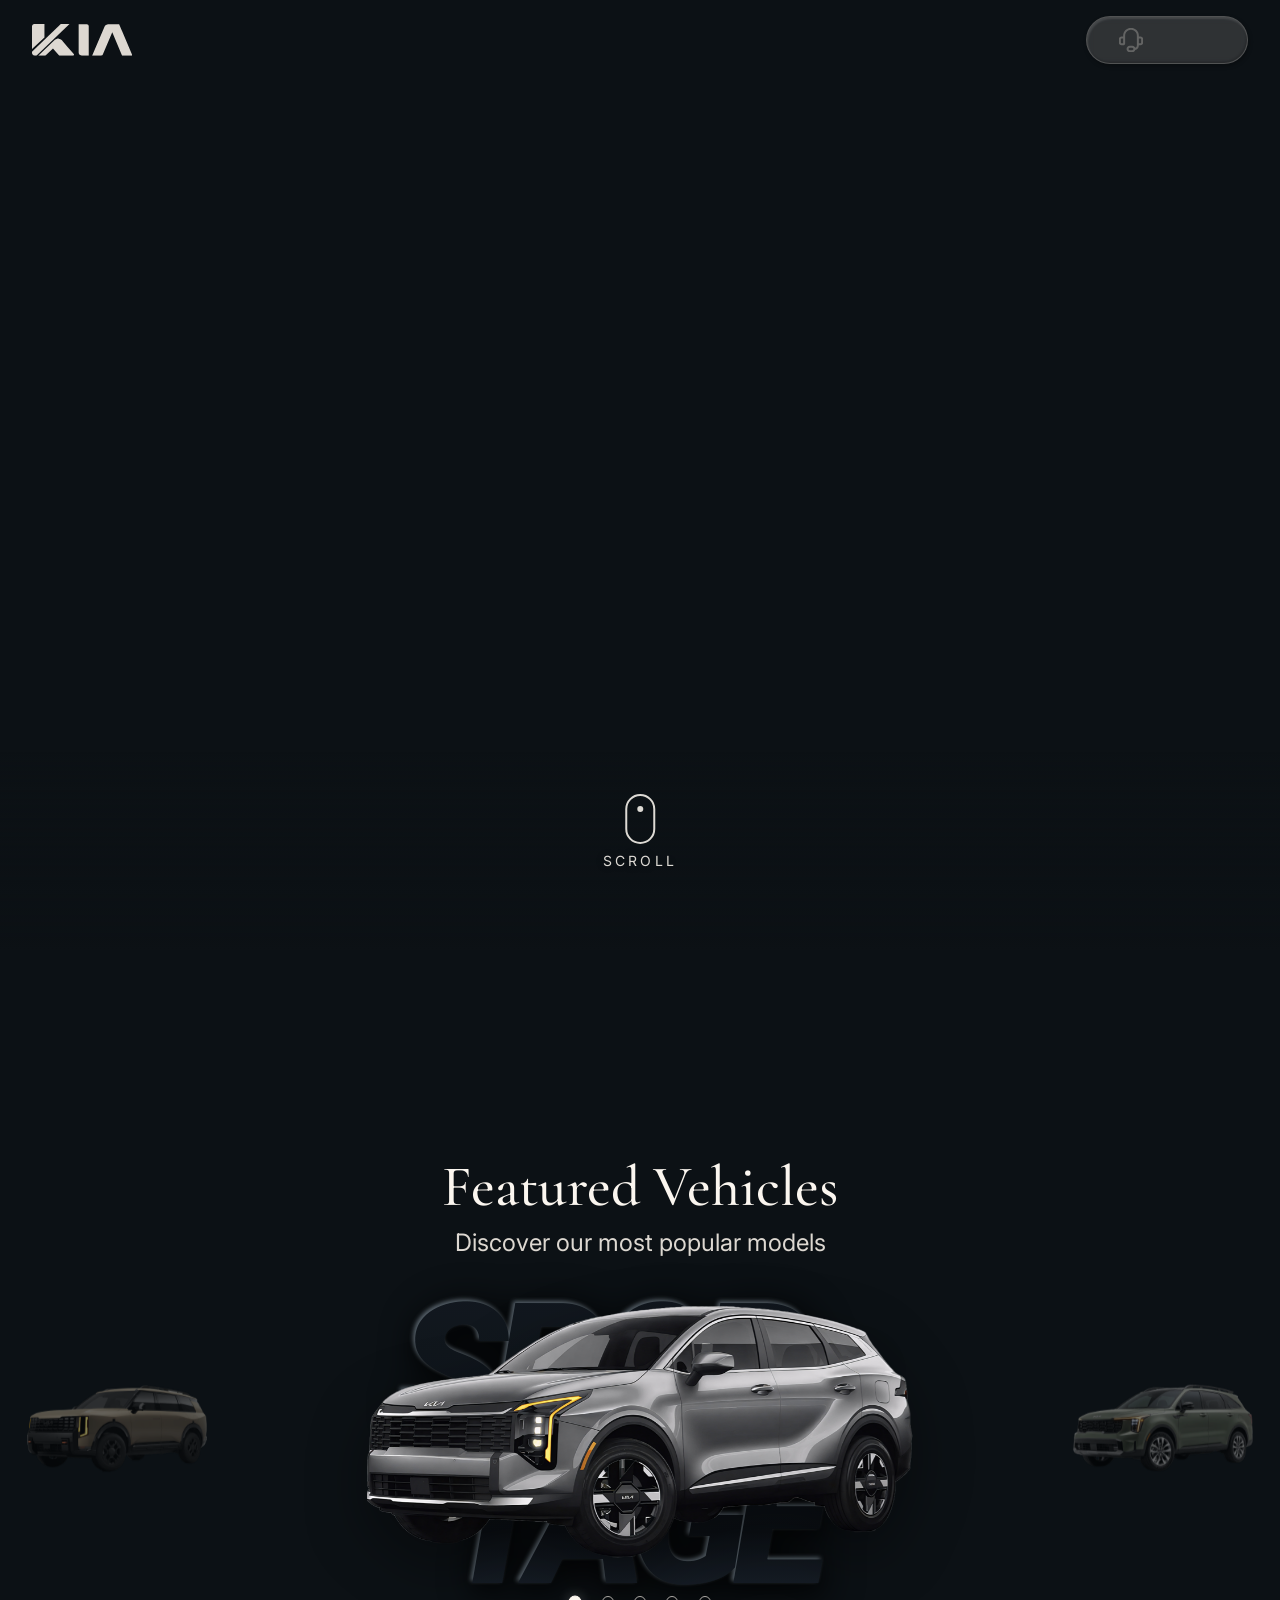
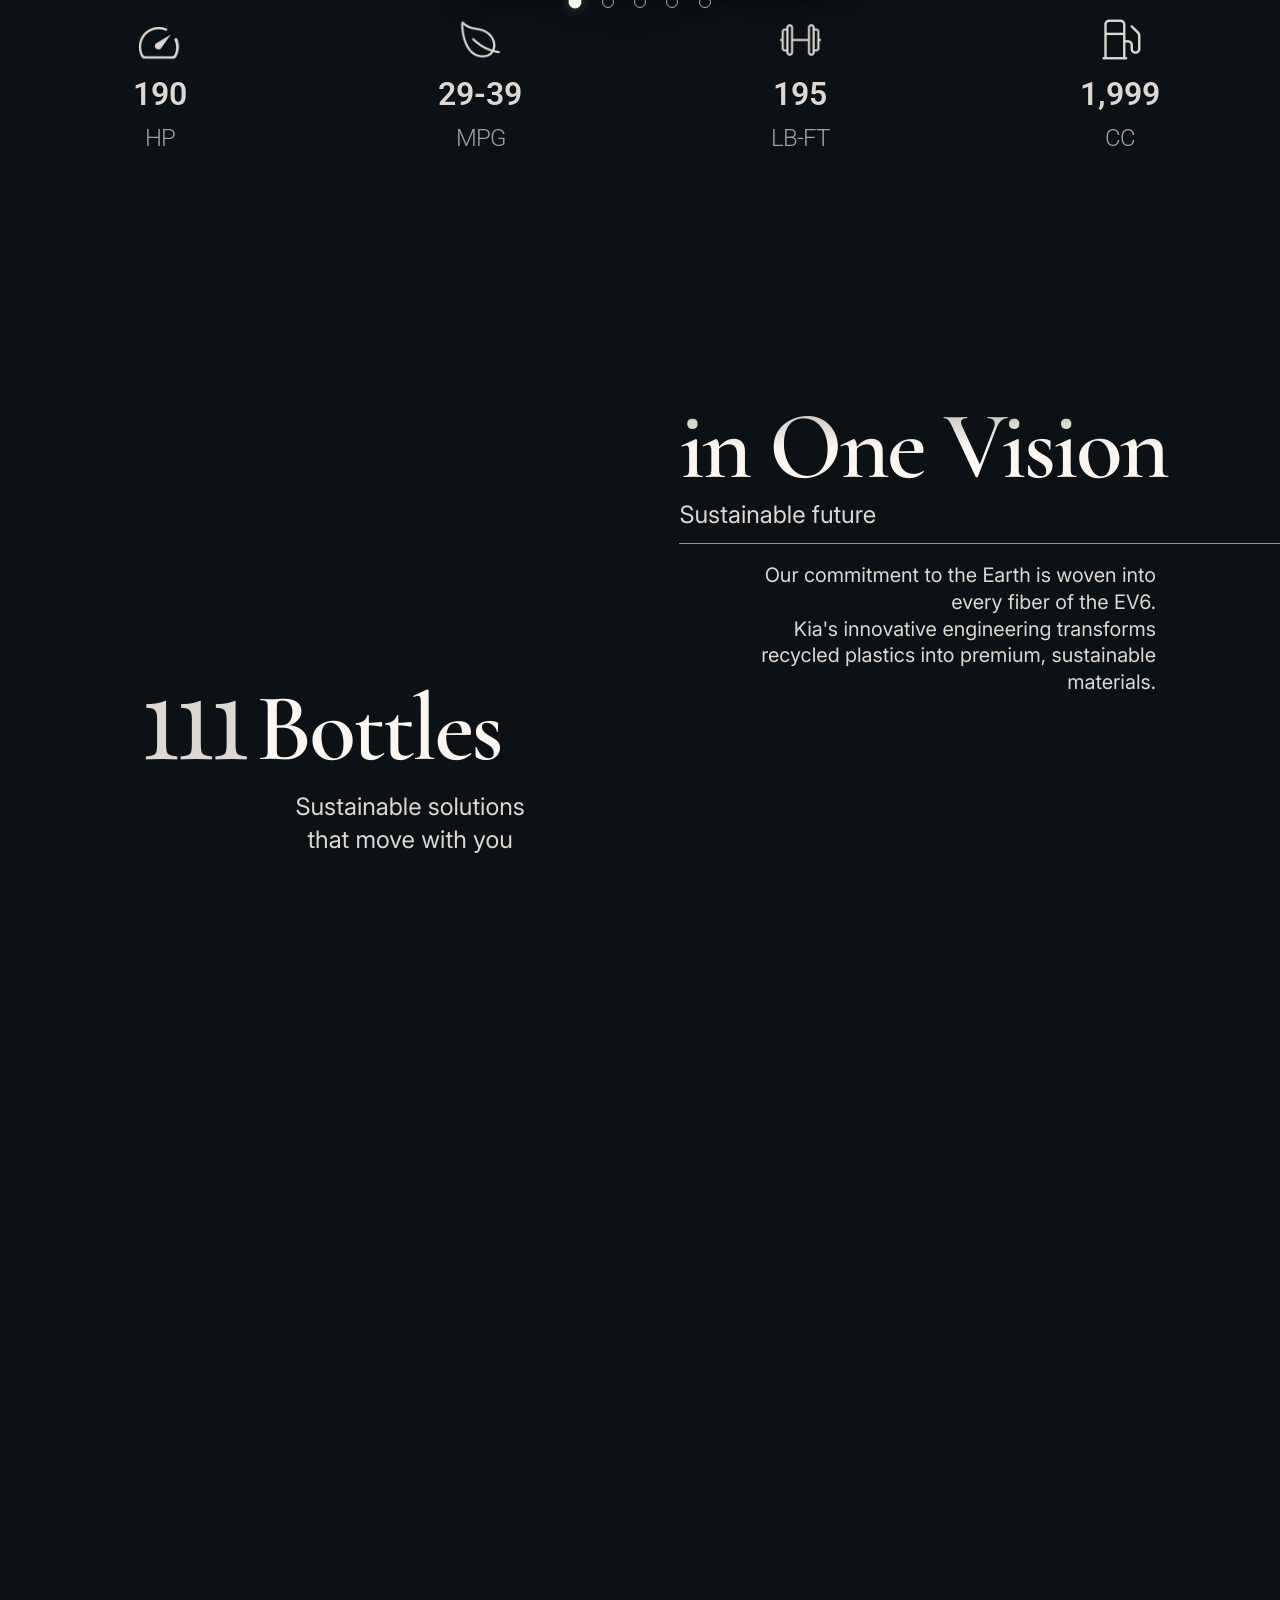
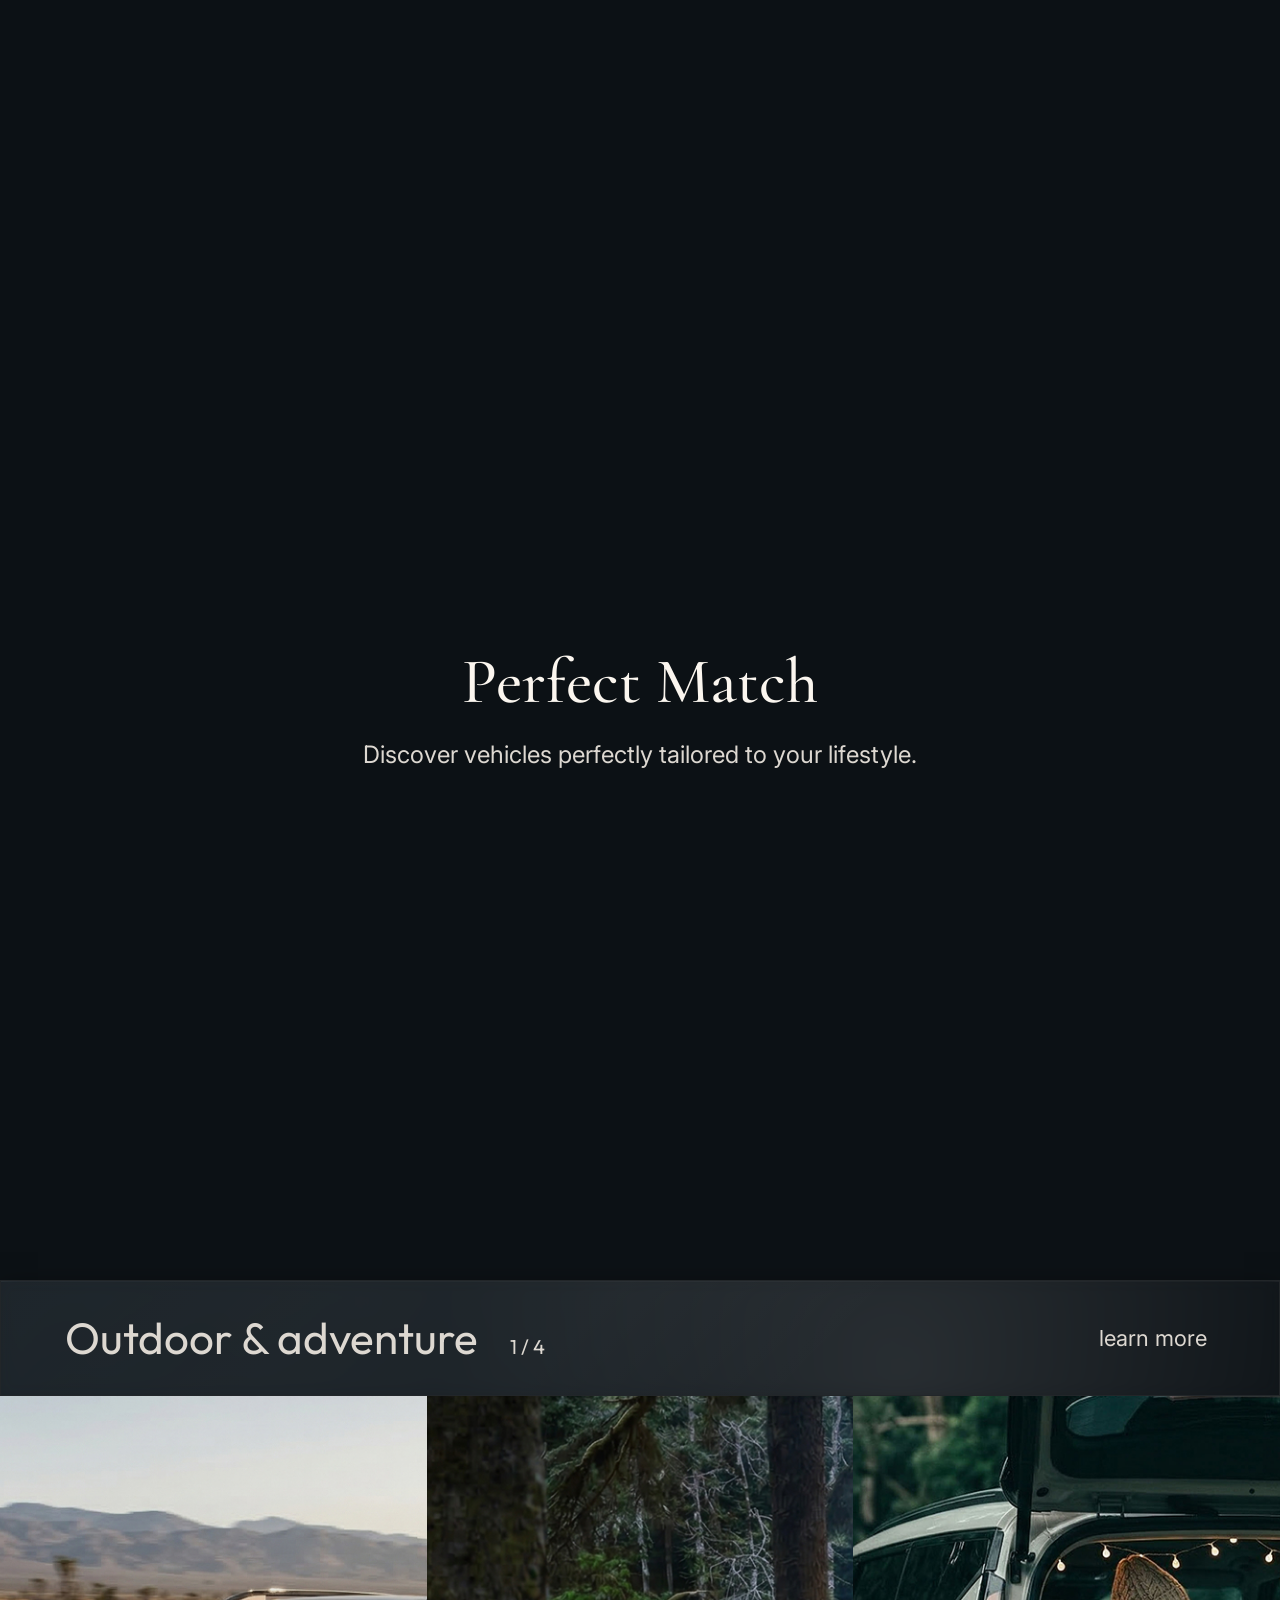
==== commit 077d870a: "bset 섹션 반응형" ====
--- a/index.html
+++ b/index.html
@@ -47,6 +47,7 @@
   <script src="https://cdn.jsdelivr.net/npm/gsap@3.13.0/dist/gsap.min.js"></script>
   <script src="https://cdn.jsdelivr.net/npm/gsap@3.13.0/dist/ScrollTrigger.min.js"></script>
   <script src="https://cdn.jsdelivr.net/npm/lenis@1/dist/lenis.min.js"></script>
+  <script src="https://cdn.jsdelivr.net/npm/swiper@11/swiper-bundle.min.js"></script>
   <!-- my script -->
   <script src="js/common.js" defer></script>
   <script src="js/main.js" defer></script>
@@ -73,7 +74,7 @@
               <li>
                 <a href="">center</a>
               </li>
-              <li><a href="https://owners.kia.com/us/en/kia-owner-portal.html/?_cl=lwUtf1tE82IMPKyvdS7rDF6I">owners page<i class="bx bx-arrow-up-right-stroke"></i></a></li>
+              <li><a href="">owners page<i class="bx bx-arrow-up-right-stroke"></i></a></li>
             </ul>
             <div class="icons">
               <a href="" aria-label="customer support"><img src="img/main/header/headphone.svg"
@@ -155,17 +156,17 @@
                 </ul> <!-- //.m_sub -->
               </li>
               <li>
-                <a href="https://owners.kia.com/us/en/kia-owner-portal.html/?_cl=lwUtf1tE82IMPKyvdS7rDF6I">owners page <i class="bx bx-arrow-up-right-stroke"></i></a>
+                <a href="">owners page <i class="bx bx-arrow-up-right-stroke"></i></a>
               </li>
             </ul>
           </nav>
         </div>
     </header>
     <div class="scroll_down_wrap" aria-hidden="true">
-        <div class="scroll_down">
-          <span></span>
-          Scroll
-        </div>
+      <div class="scroll_down">
+        <span></span>
+        Scroll
+      </div>
     </div> <!-- //.scroll_down_wrap -->
     <div class="main_visual">
       <div class="inner">
@@ -180,65 +181,70 @@
           <h2>Featured Vehicles</h2>
           <p>Discover our most popular models</p>
         </div>
-        <div class="best_showcase">
-          <div class="best_back_text" aria-hidden="true">
-            <div class="text_group">
-              <p class="glass">KIA</p>
+        <div class="best_swipe_area">
+          <div class="best_showcase">
+            <div class="best_back_text" aria-hidden="true">
+              <div class="text_group">
+                <p class="glass">KIA</p>
+              </div>
+            </div>
+            <button type="button" class="best_car_card best_car_card_left" data-slot="left"
+              aria-label="Show previous vehicle">
+              <span class="best_car_frame">
+                <img class="best_car_image" src="" alt="">
+              </span>
+            </button>
+            <button type="button" class="best_car_card best_car_card_main main" data-slot="main"
+              aria-label="Current vehicle">
+              <span class="best_car_frame">
+                <img class="best_car_image" src="./img/main/best/sportage.png" alt="Kia Sportage">
+              </span>
+            </button>
+            <button type="button" class="best_car_card best_car_card_right" data-slot="right"
+              aria-label="Show next vehicle">
+              <span class="best_car_frame">
+                <img class="best_car_image" src="" alt="">
+              </span>
+            </button>
+            <div class="best_progress" aria-label="Featured vehicle progress">
+              <ol class="best_progress_list"></ol>
             </div>
           </div>
-          <button type="button" class="best_car_card best_car_card_left" data-slot="left"
-            aria-label="Show previous vehicle">
-            <span class="best_car_frame">
-              <img class="best_car_image" src="" alt="">
-            </span>
-          </button>
-          <button type="button" class="best_car_card best_car_card_main main" data-slot="main"
-            aria-label="Current vehicle">
-            <span class="best_car_frame">
-              <img class="best_car_image" src="./img/main/best/sportage.png" alt="Kia Sportage">
-            </span>
-          </button>
-          <button type="button" class="best_car_card best_car_card_right" data-slot="right"
-            aria-label="Show next vehicle">
-            <span class="best_car_frame">
-              <img class="best_car_image" src="" alt="">
-            </span>
-          </button>
-          <div class="best_progress" aria-label="Featured vehicle progress">
-            <ol class="best_progress_list"></ol>
+          <div class="info_con">
+            <ul class="best_spec_list">
+              <li class="best_spec_item">
+                <span class="best_spec_label"><img src="img/main/best/horsepower.png" alt="Horsepower"></span>
+                <strong class="best_spec_value" data-spec="horsepower">
+                  <span class="best_spec_number"></span>
+                  <span class="best_spec_unit"></span>
+                </strong>
+              </li>
+              <li class="best_spec_item">
+                <span class="best_spec_label"><img src="img/main/best/efficiency.png" alt="Efficiency"></span>
+                <strong class="best_spec_value" data-spec="efficiency">
+                  <span class="best_spec_number"></span>
+                  <span class="best_spec_unit"></span>
+                </strong>
+              </li>
+              <li class="best_spec_item">
+                <span class="best_spec_label"><img src="img/main/best/torque.png" alt="Torque"></span>
+                <strong class="best_spec_value" data-spec="torque">
+                  <span class="best_spec_number"></span>
+                  <span class="best_spec_unit"></span>
+                </strong>
+              </li>
+              <li class="best_spec_item">
+                <span class="best_spec_label"><img src="img/main/best/engine.png" alt="Engine"></span>
+                <strong class="best_spec_value" data-spec="engine">
+                  <span class="best_spec_number"></span>
+                  <span class="best_spec_unit"></span>
+                </strong>
+              </li>
+            </ul>
           </div>
-        </div>
-        <div class="info_con">
-          <ul class="best_spec_list">
-            <li class="best_spec_item">
-              <span class="best_spec_label"><img src="img/main/best/horsepower.png" alt="Horsepower"></span>
-              <strong class="best_spec_value" data-spec="horsepower">
-                <span class="best_spec_number"></span>
-                <span class="best_spec_unit"></span>
-              </strong>
-            </li>
-            <li class="best_spec_item">
-              <span class="best_spec_label"><img src="img/main/best/efficiency.png" alt="Efficiency"></span>
-              <strong class="best_spec_value" data-spec="efficiency">
-                <span class="best_spec_number"></span>
-                <span class="best_spec_unit"></span>
-              </strong>
-            </li>
-            <li class="best_spec_item">
-              <span class="best_spec_label"><img src="img/main/best/torque.png" alt="Torque"></span>
-              <strong class="best_spec_value" data-spec="torque">
-                <span class="best_spec_number"></span>
-                <span class="best_spec_unit"></span>
-              </strong>
-            </li>
-            <li class="best_spec_item">
-              <span class="best_spec_label"><img src="img/main/best/engine.png" alt="Engine"></span>
-              <strong class="best_spec_value" data-spec="engine">
-                <span class="best_spec_number"></span>
-                <span class="best_spec_unit"></span>
-              </strong>
-            </li>
-          </ul>
+          <div class="best_mobile_swiper swiper" aria-hidden="true">
+            <div class="swiper-wrapper best_mobile_swiper_wrapper"></div>
+          </div>
         </div>
       </div> <!-- //.inner -->
     </section> <!-- //.best -->
@@ -355,12 +361,12 @@
             </div>
           </div> <!-- //.materials_layer -->
 
-        <div class="depth_overlay"></div>
-        <div class="top_fade"></div>
-        <div class="bottom_fade"></div>
-      </div> <!-- //.sticky_scene -->
-    </div> <!-- //.scroll_scene -->
-  </section> <!-- //.ev6 -->
+          <div class="depth_overlay"></div>
+          <div class="top_fade"></div>
+          <div class="bottom_fade"></div>
+        </div> <!-- //.sticky_scene -->
+      </div> <!-- //.scroll_scene -->
+    </section> <!-- //.ev6 -->
     <div class="match">
       <section class="intro">
         <div class="inner">
@@ -1008,7 +1014,8 @@
               <ul class="fam glass_bg2">
                 <li><a href="https://worldwide.kia.com/kr">Kia Global</a></li>
                 <li><a href="#">Kia Gear</a></li>
-                <li><a href="https://owners.kia.com/us/en/kia-owner-portal.html/?_cl=lwUtf1tE82IMPKyvdS7rDF6I">Kia Owners</a></li>
+                <li><a href="https://owners.kia.com/us/en/kia-owner-portal.html/?_cl=lwUtf1tE82IMPKyvdS7rDF6I">Kia
+                    Owners</a></li>
                 <li><a href="#">Kia Media</a></li>
                 <li><a href="#">Kia Talent Lounge</a></li>
               </ul> <!-- //.fam -->
@@ -1031,7 +1038,8 @@
               <strong>About Vehicles</strong>
               <ul>
                 <li><a href="https://www.kia.com/us/en/adas">Kia Safety Technology</a></li>
-                <li><a href="https://owners.kia.com/us/en/about-uvo-link.html?_cl=qYvertRCFlBCLubuG22b7YMt">Kia Connect</a></li>
+                <li><a href="https://owners.kia.com/us/en/about-uvo-link.html?_cl=qYvertRCFlBCLubuG22b7YMt">Kia
+                    Connect</a></li>
                 <li><a href="https://www.kiaaccessoryguide.com/?_cl=qYvertRCFlBCLubuG22b7YMt">Accessories</a></li>
                 <li><a href="https://www.kia.com/us/en/brochure-request">Request a Brochure</a></li>
                 <li><a href="https://owners.kia.com/us/en/recalls.html?_cl=qYvertRCFlBCLubuG22b7YMt">Recall</a></li>
@@ -1042,7 +1050,9 @@
             <article class="coporate">
               <strong>Corporate</strong>
               <ul>
-                <li><a href="https://careers-americas.kia.com/kus/content/About-us/?_cl=lwUtf1tE82IMPKyvdS7rDF6I&locale=en_US">About Us</a></li>
+                <li><a
+                    href="https://careers-americas.kia.com/kus/content/About-us/?_cl=lwUtf1tE82IMPKyvdS7rDF6I&locale=en_US">About
+                    Us</a></li>
                 <li><a href="https://customercare.kiausa.com/?_cl=lwUtf1tE82IMPKyvdS7rDF6I">Contact Us</a></li>
                 <li><a href="https://worldwide.kia.com/int/company/ir?_cl=lwUtf1tE82IMPKyvdS7rDF6I">Investors</a></li>
                 <li><a href="https://www.kiafinance.com/home?_cl=lwUtf1tE82IMPKyvdS7rDF6I">Kia Finance</a></li>
@@ -1059,8 +1069,11 @@
                 <li><a href="https://www.kia.com/us/en/mpg-disclaimer">MPG Disclaimer</a></li>
                 <li><a href="https://www.kia.com/us/en/accessibility">Accessibility</a></li>
                 <li><a href="https://www.kia.com/us/en#">Cookies Management</a></li>
-                <li><a href="https://customercare.kiausa.com/?_cl=qYvertRCFlBCLubuG22b7YMt&_gl=1*1o6hwhd*_gcl_aw*R0NMLjE3NzQ2MDAyODMuQ2owS0NRancxWmpPQmhDbUFSSXNBRER1RlREV2lrZThRX1N1MlozU1VqRGRJQjNIWnVjTWprX29ZWGhMUThvTGdTLXpGVzBvRUpFVC00UWFBcVBPRUFMd193Y0I.*_gcl_au*MTYxODg4MDI5MC4xNzc0NDM1NTA5">Your Privacy Choices</a></li>
-                <li><a href="https://www.kia.com/us/en/unsolicited-idea-submission-policy">Unsolicited Idea Submission Policy</a></li>
+                <li><a
+                    href="https://customercare.kiausa.com/?_cl=qYvertRCFlBCLubuG22b7YMt&_gl=1*1o6hwhd*_gcl_aw*R0NMLjE3NzQ2MDAyODMuQ2owS0NRancxWmpPQmhDbUFSSXNBRER1RlREV2lrZThRX1N1MlozU1VqRGRJQjNIWnVjTWprX29ZWGhMUThvTGdTLXpGVzBvRUpFVC00UWFBcVBPRUFMd193Y0I.*_gcl_au*MTYxODg4MDI5MC4xNzc0NDM1NTA5">Your
+                    Privacy Choices</a></li>
+                <li><a href="https://www.kia.com/us/en/unsolicited-idea-submission-policy">Unsolicited Idea Submission
+                    Policy</a></li>
               </ul>
             </article> <!-- //.policy -->
           </div> <!-- //.f_memu -->
--- a/css/common.css
+++ b/css/common.css
@@ -582,16 +582,9 @@
 header nav ul.gnb > li:hover > a{
   color: var(--kia-white1);
 }
-header nav ul.gnb > li:nth-of-type(5) > a,
-header nav ul.gnb > li:nth-of-type(5):hover > a,
-header nav ul.gnb > li:last-child > a,
-header nav ul.gnb > li:last-child:hover > a{
-  color : rgba(221,216,209,0.3);
-}
 
 header nav ul.gnb > li > a > i {
   font-size: 22px;
-  color : rgba(221,216,209,0.3);
 }
 
 header nav ul.gnb > li.on > a,
@@ -677,7 +670,6 @@
   position: relative;
 }
 
-/* Reserve bold width to prevent layout shift on hover/active */
 header .header_bottom .sub_nav li a::after {
   content: attr(data-text);
   display: block;
@@ -696,21 +688,6 @@
 header .header_bottom .sub_nav li a:hover {
   color: var(--kia-white1);
   font-weight: 500;
-}
-
-header .header_bottom .sub_nav li a:not([href]),
-header .header_bottom .sub_nav li a[href=""],
-header .header_bottom .sub_nav li a[href="#"] {
-  color: rgba(221, 216, 209, 0.3);
-  pointer-events: none;
-  cursor: default;
-}
-
-header .header_bottom .sub_nav li a:not([href]):hover,
-header .header_bottom .sub_nav li a[href=""]:hover,
-header .header_bottom .sub_nav li a[href="#"]:hover {
-  color: rgba(221, 216, 209, 0.3);
-  font-weight: 400;
 }
 
   header .m_panel {
@@ -913,10 +890,10 @@
     color: var(--kia-white2);
   }
 
-  header .m_sub a:not([href]),
+  /* header .m_sub a:not([href]),
   header .m_sub a[href=""] {
     color: rgba(221, 216, 209, 0.3);
-  }
+  } */
 
   header .m_sub a:hover {
     font-weight: 400;
@@ -924,10 +901,10 @@
     background: rgba(255, 255, 255, 0.04);
   }
 
-  header .m_sub a:not([href]):hover,
+  /* header .m_sub a:not([href]):hover,
   header .m_sub a[href=""]:hover {
     color: rgba(221, 216, 209, 0.3);
-  }
+  } */
 
   .mobile_ham_open {
     overflow: hidden;
@@ -949,6 +926,10 @@
 
 footer {
   width: 100%;
+  position: relative;
+  z-index: 30;
+  isolation: isolate;
+  background: #0c1115;
 }
 
 footer .inner {
--- a/css/main.css
+++ b/css/main.css
@@ -16,8 +16,9 @@
   --photo-scale: 0.76;
   --photo-opacity: 0;
   --photo-y: 18px;
-  --ev6-details-bottom: clamp(34px, 7.5vh, 74px);
-  --ev6-photo-card-bottom: var(--ev6-details-bottom);
+  --ev6-features-bottom: calc(15vh + 70px);
+  --ev6-details-bottom: calc(15vh + 70px);
+  --ev6-photo-card-bottom: calc(15vh + 70px);
   --ev6-bg-layer-bottom: calc(var(--ev6-photo-card-bottom) + var(--bg-overscan));
 }
 
@@ -89,7 +90,7 @@
     position: relative;
     width: 100%;
     height: 100vh;
-    min-height: clamp(950px, 90vh, 100vh);
+    min-height: clamp(710px, 70vh, 100vh);
     padding-block: clamp(100px, 20vw, 200px);
     display: flex;
     flex-direction: column;
@@ -109,19 +110,32 @@
     font-size: clamp(20px, 2vw, 24px);
 }
 
+.best_swipe_area {
+    position: relative;
+    display: flex;
+    flex: 1;
+    flex-direction: column;
+}
+
 .best_showcase {
     position: relative;
     display: grid;
-    grid-template-columns: minmax(0, 1fr) minmax(0, 1000px) minmax(0, 1fr);
+    grid-template-columns: minmax(0, 1fr) minmax(0, clamp(560px, 78vw, 900px)) minmax(0, 1fr);
+    grid-template-rows: minmax(0, 1fr) auto;
     align-items: center;
     gap: 0;
+    row-gap: clamp(8px, 1.6vh, 18px);
     flex: 1;
     width: 100%;
-    height: clamp(450px, 60vh, 700px);
+    height: clamp(280px, min(38vw, 60vh), 700px);
     margin-top: 20px;
     overflow: visible;
     z-index: 1;
     perspective: 1800px;
+}
+
+.best_mobile_swiper {
+    display: none;
 }
 
 .best_back_text {
@@ -186,14 +200,15 @@
 }
 
 .best_progress {
-    position: absolute;
-    left: 50%;
-    bottom: clamp(18px, 4vh, 42px);
+    position: relative;
+    grid-column: 2;
+    grid-row: 2;
+    justify-self: center;
+    align-self: start;
     z-index: 4;
     display: flex;
     align-items: center;
     justify-content: center;
-    transform: translateX(-50%);
     pointer-events: none;
 }
 
@@ -273,16 +288,21 @@
 
 .best_car_card_left {
     grid-column: 1;
+    grid-row: 1;
     transform: translate3d(22px, 0, 0) scale(0.92);
 }
 
 .best_car_card_main {
     grid-column: 2;
+    grid-row: 1;
+    justify-self: center;
+    width: min(100%, clamp(560px, 78vw, 900px));
     transform: translate3d(0, 0, 0) scale(1);
 }
 
 .best_car_card_right {
     grid-column: 3;
+    grid-row: 1;
     transform: translate3d(-22px, 0, 0) scale(0.92);
 }
 
@@ -306,6 +326,11 @@
     transform-origin: center center;
     transition: transform 0.6s cubic-bezier(0.22, 1, 0.36, 1);
     will-change: transform;
+}
+
+.best_car_card_left .best_car_frame,
+.best_car_card_right .best_car_frame {
+    max-width: 250px;
 }
 
 .best_car_image {
@@ -330,7 +355,7 @@
 .best_car_card.main .best_car_frame {
     width: auto;
     max-width: none;
-    height: 350px;
+    height: clamp(180px, 24vw, 350px);
 }
 
 .best_car_card.is-entering-main .best_car_frame {
@@ -371,7 +396,7 @@
 
 .best_car_card_left .best_car_image,
 .best_car_card_right .best_car_image {
-    transform: scale(0.96);
+    transform: scale(1.03);
     filter: brightness(0.78) saturate(0.92);
 }
 
@@ -446,7 +471,7 @@
 }
 
 
-.info_con {
+.best .info_con {
     width: 100%;
     max-width: 1440px;
     margin: 0 auto;
@@ -854,7 +879,7 @@
 .bg2_copy_left {
   position: absolute;
   left: clamp(76px, 6.1vw, 112px);
-  top: calc(15vh + 50px);
+  top: calc(17vh + 90px);
   width: min(31vw, 530px);
 }
 
@@ -871,7 +896,7 @@
 .bg2_copy_left .desc {
   margin-top: 18px;
   width: min(29vw, 480px);
-  font-size: clamp(20px, 2vw, 24px);
+  font-size: clamp(16px, 2vw, 20px);
   font-weight: 400;
   line-height: 1.36;
   color: var(--kia-white2);
@@ -880,7 +905,7 @@
 .bg2_copy_right {
   position: absolute;
   right: clamp(74px, 7vw, 126px);
-  top: calc(15vh + 50px);
+  top: calc(17vh + 90px);
   text-align: right;
 }
 
@@ -898,7 +923,7 @@
   position: absolute;
   left: clamp(76px, 6.1vw, 112px);
   top: auto;
-  bottom: var(--ev6-bg-layer-bottom);
+  bottom: var(--ev6-features-bottom);
   width: min(40vw, 640px);
   display: grid;
   grid-template-columns: minmax(220px, 1.08fr) minmax(190px, 0.92fr);
@@ -1217,7 +1242,7 @@
 .photo_only_right {
   right: clamp(76px, 7.2vw, 122px);
   top: auto;
-  bottom: var(--ev6-details-bottom);
+  bottom: var(--ev6-photo-card-bottom);
   width: clamp(250px, 22vw, 360px);
   display: block;
   position: absolute;
--- a/css/main_media.css
+++ b/css/main_media.css
@@ -1,4 +1,45 @@
 @charset "utf-8";
+
+@media (min-width: 1921px) {
+    .best_showcase {
+        grid-template-columns: minmax(0, 1fr) minmax(0, clamp(780px, 50vw, 900px)) minmax(0, 1fr);
+        grid-template-rows: none;
+        row-gap: 0;
+    }
+
+    .best_progress {
+        position: absolute;
+        grid-column: auto;
+        grid-row: auto;
+        left: 50%;
+        bottom: clamp(18px, 4vh, 42px);
+        justify-self: auto;
+        align-self: auto;
+        transform: translateX(-50%);
+    }
+
+    .best_car_card_left,
+    .best_car_card_main,
+    .best_car_card_right {
+        grid-row: auto;
+    }
+
+    .best_car_card_left .best_car_frame,
+    .best_car_card_right .best_car_frame {
+        max-width: clamp(270px, 16vw, 340px);
+    }
+
+    .best_car_card_left .best_car_image,
+    .best_car_card_right .best_car_image {
+        transform: scale(clamp(1.07, 1.02 + 0.24vw, 1.16));
+    }
+}
+
+@media (min-width: 1440px) {
+    .best_showcase {
+        grid-template-columns: minmax(0, 1fr) minmax(0, clamp(760px, 54vw, 880px)) minmax(0, 1fr);
+    }
+}
 
 @media (max-width: 1200px) {
       .bg1_copy_left .num { font-size: 108px; }
@@ -8,6 +49,147 @@
       .bg1_copy_right .sub { font-size: 22px; }
       .bg1_copy_right .desc { font-size: 18px; margin-right: 72px; }
     }
+
+@media (min-width: 1025px) {
+    .best_car_card_left.best_nav_button,
+    .best_car_card_right.best_nav_button {
+        display: flex;
+        align-items: center;
+        justify-content: center;
+        background: transparent;
+        backdrop-filter: none;
+        -webkit-backdrop-filter: none;
+        box-shadow: none;
+        outline: 0;
+        border: 0;
+        overflow: visible;
+    }
+
+    .best_car_card_left .best_car_frame,
+    .best_car_card_right .best_car_frame {
+        display: block;
+    }
+
+    .best_nav_icon {
+        display: none;
+    }
+}
+
+
+
+
+@media (max-width: 1024px) {
+    .best .inner{
+        gap: 32px;
+    }
+
+    .best_showcase {
+        display: block;
+        height: auto;
+        min-height: clamp(280px, 38vw, 420px);
+        flex: 0 0 auto;
+    }
+
+    .best_car_card_left,
+    .best_car_card_right {
+        position: absolute;
+        top: 50%;
+        width: clamp(40px, 4.8vw, 50px);
+        height: clamp(40px, 4.8vw, 50px);
+        aspect-ratio: 1;
+        justify-self: auto;
+        align-self: auto;
+        padding: 0;
+        border-radius: 50%;
+        opacity: 1;
+        filter: none;
+        overflow: hidden;
+        z-index: 5;
+    }
+
+    .best_car_card_left {
+        left: clamp(8px, 2vw, 18px);
+        transform: translateY(-50%);
+    }
+
+    .best_car_card_right {
+        right: clamp(8px, 2vw, 18px);
+        transform: translateY(-50%);
+    }
+
+    .best_car_card_main {
+        width: min(100%, clamp(560px, 78vw, 900px));
+        margin: 0 auto;
+        position: relative;
+        z-index: 2;
+        padding-top: clamp(28px, 6vw, 30px);
+    }
+
+    .best_back_text {
+        position: absolute;
+        inset: 0;
+        z-index: 0;
+    }
+
+    .best_back_text .text_group {
+        position: absolute;
+        left: 50%;
+        top: 0;
+        width: min(100%, 900px);
+        height: auto;
+        display: flex;
+        align-items: center;
+        justify-content: center;
+        padding: 0 clamp(12px, 3vw, 24px);
+        transform: translateX(-50%);
+    }
+
+    .best_back_text .glass {
+        padding-top: 0;
+        padding-bottom: 0;
+        transform: translateY(clamp(10px, 2.5vw, 24px));
+    }
+
+    .best_progress {
+        margin-top: clamp(20px, 5vw, 36px);
+    }
+
+    .best_car_card_left .best_car_frame,
+    .best_car_card_right .best_car_frame {
+        display: none;
+    }
+
+    .best_nav_button {
+        display: inline-flex;
+        align-items: center;
+        justify-content: center;
+        background: rgba(251, 246, 239, 0.25);
+        backdrop-filter: blur(3px);
+        -webkit-backdrop-filter: blur(3px);
+        box-shadow:
+            inset 1px 2px 2px rgba(255, 255, 255, 0.117),
+            inset -1px -1.5px 2px rgba(0, 0, 0, 0.2),
+            inset 0 0 10px rgba(255, 255, 255, 0),
+            1px 2px 4px rgba(0, 0, 0, 0.6);
+        outline: 0.5px solid rgba(255, 255, 255, 0.2);
+        outline-offset: -0.5px;
+    }
+
+    .best_nav_icon {
+        font-size: 30px;
+        line-height: 1;
+        color: rgba(251, 246, 239, 0.96);
+    }
+
+    .best_car_card_left .best_nav_icon {
+        transform: rotate(180deg);
+    }
+
+    .best_car_card_left:hover,
+    .best_car_card_right:hover {
+        transform: translateY(-50%);
+    }
+}
 
     @media (max-width: 1400px) {
       .car_wrap { height: min(126vh, 1340px); }
@@ -42,6 +224,7 @@
     }
 
     @media (max-width: 767px) {
+
       .scroll_scene { height: 1320vh; }
       .car_wrap { height: min(110vh, 980px); }
       .scroll_down_wrap { padding-bottom: 24px; }
@@ -60,6 +243,10 @@
         width: 5px;
         height: 5px;
         margin-left: -2.5px;
+      }
+
+      .best_showcase{
+        gap: 24px;
       }
 
       
@@ -198,4 +385,95 @@
         height: 24vw;
     }
 
-}
+    .best_spec_item{
+        padding: 6px;
+    }
+
+}
+
+/* @media (max-width: 530px) {
+    .best_showcase {
+        grid-template-columns: minmax(0, 1fr);
+        justify-items: center;
+    }
+
+    .best_car_card_main {
+        width: min(100%, clamp(330px, 94vw, 410px));
+    }
+
+    .best_car_card.main .best_car_frame {
+        width: 100%;
+        max-width: clamp(330px, 94vw, 410px);
+        height: auto;
+    }
+
+    .best_car_card.main .best_car_image {
+        width: 100%;
+        height: auto;
+    }
+
+    .best_car_card_left,
+    .best_car_card_right {
+        left: 6px;
+        right: 6px;
+    }
+}
+ */
+@media (max-width: 560px) {
+    .best_swipe_area,
+    .best_showcase,
+    .best_mobile_swiper,
+    .best_mobile_swiper .swiper-wrapper,
+    .best_mobile_swiper .swiper-slide,
+    .best_progress,
+    .best_progress_list,
+    .best .info_con {
+        touch-action: pan-y;
+    }
+
+    .best_showcase {
+        min-height: auto;
+    }
+
+    .best_car_card_left,
+    .best_car_card_right {
+        display: none;
+    }
+
+    .best_mobile_swiper {
+        position: absolute;
+        inset: 0;
+        z-index: 6;
+        display: block;
+        width: 100%;
+        height: 100%;
+        overflow: hidden;
+        background: transparent;
+    }
+
+    .best_mobile_swiper .swiper-wrapper {
+        width: 100%;
+        height: 100%;
+    }
+
+    .best_mobile_swiper .swiper-slide {
+        width: 100%;
+        height: 100%;
+    }
+
+    .best_progress {
+        pointer-events: auto;
+    }
+}
+
+@media (max-width: 360px) {
+    .best_car_card_main {
+        width: min(100%, 338px);
+    }
+
+    .best_car_card.main .best_car_frame {
+        max-width: 338px;
+    }
+}
+
+
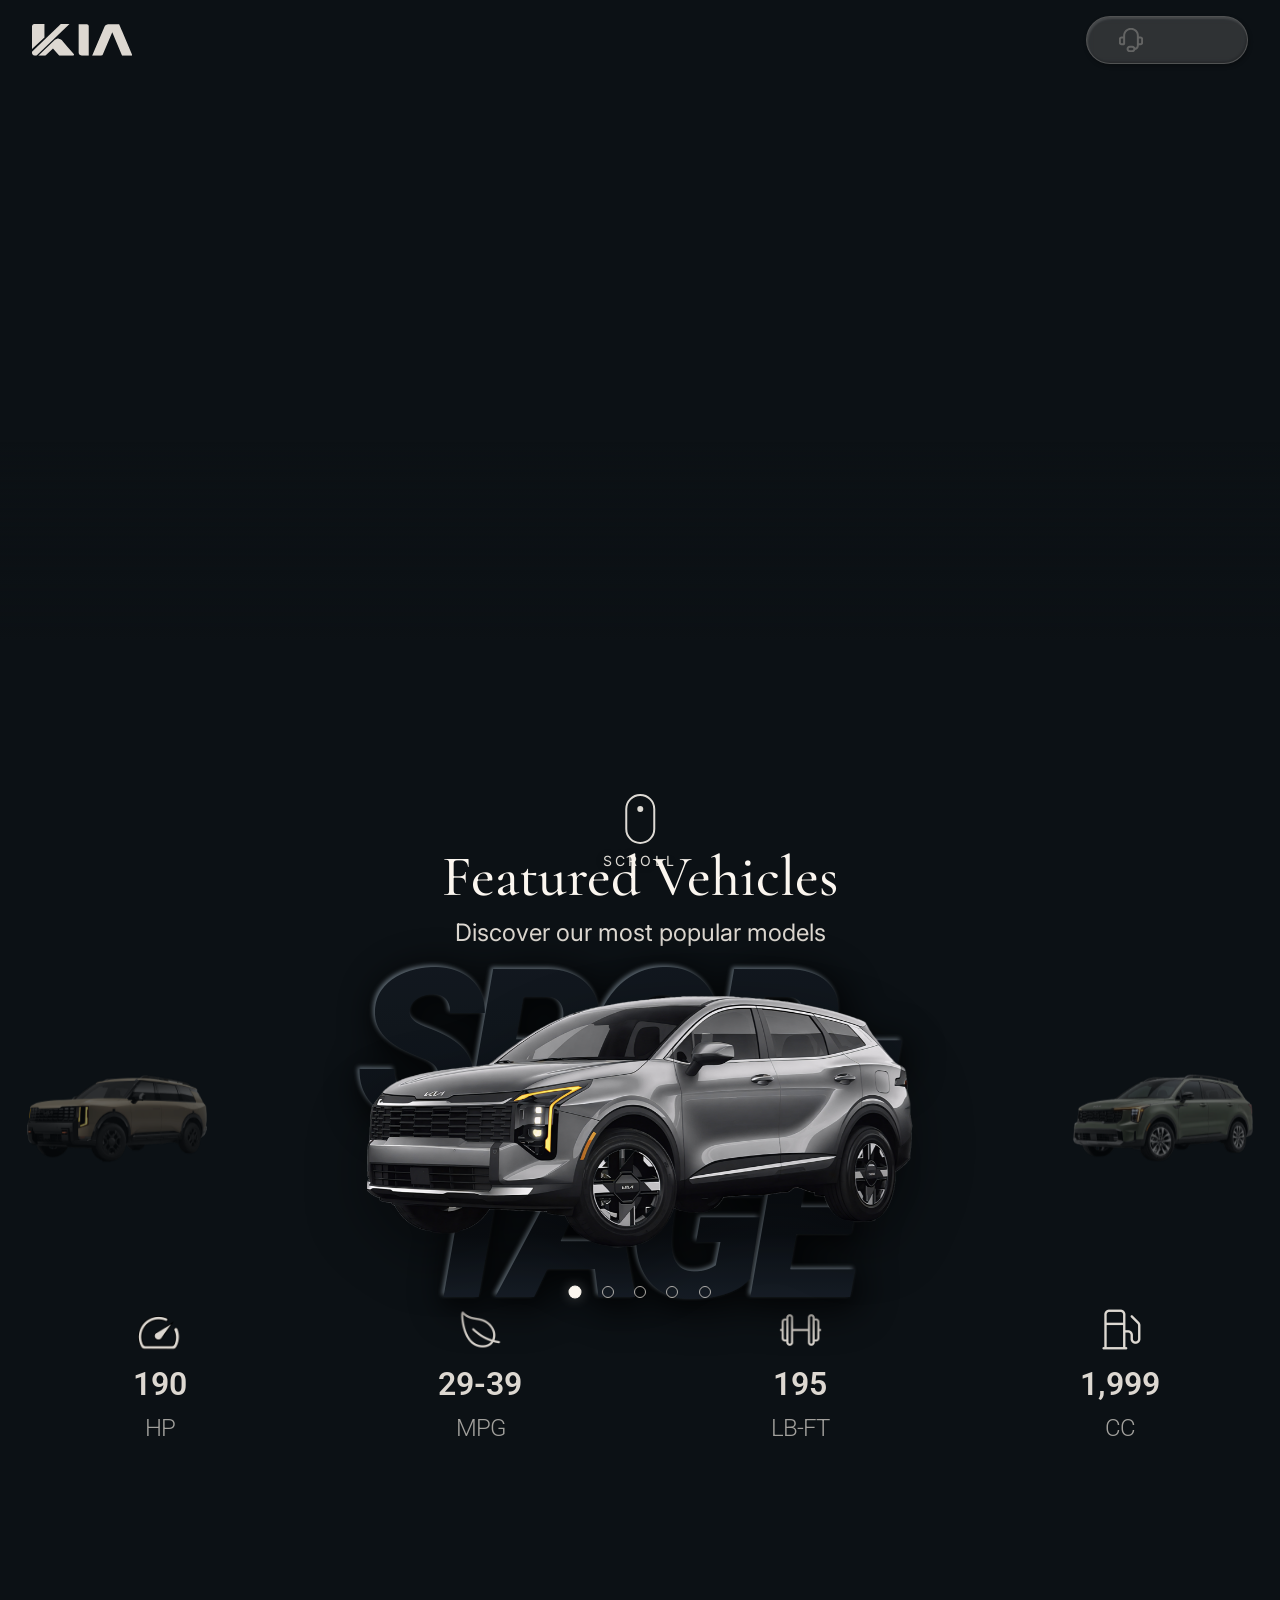
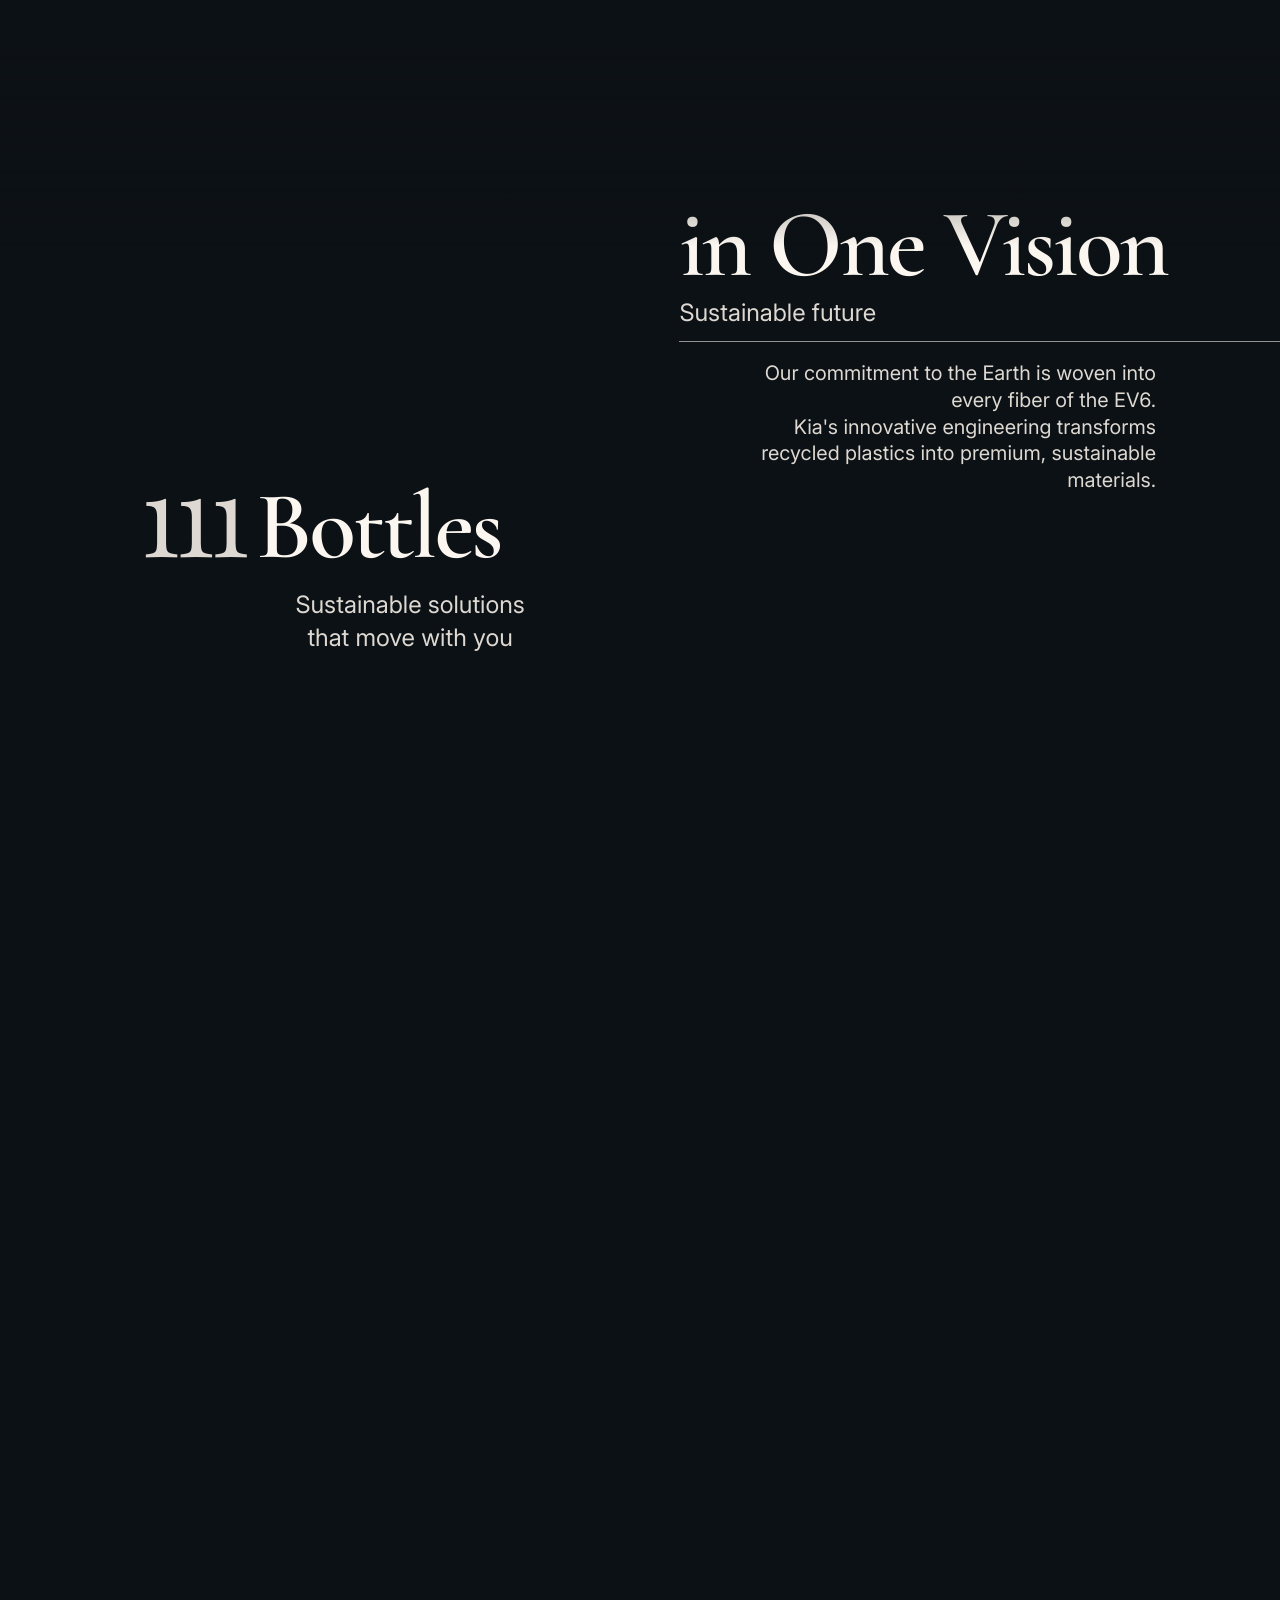
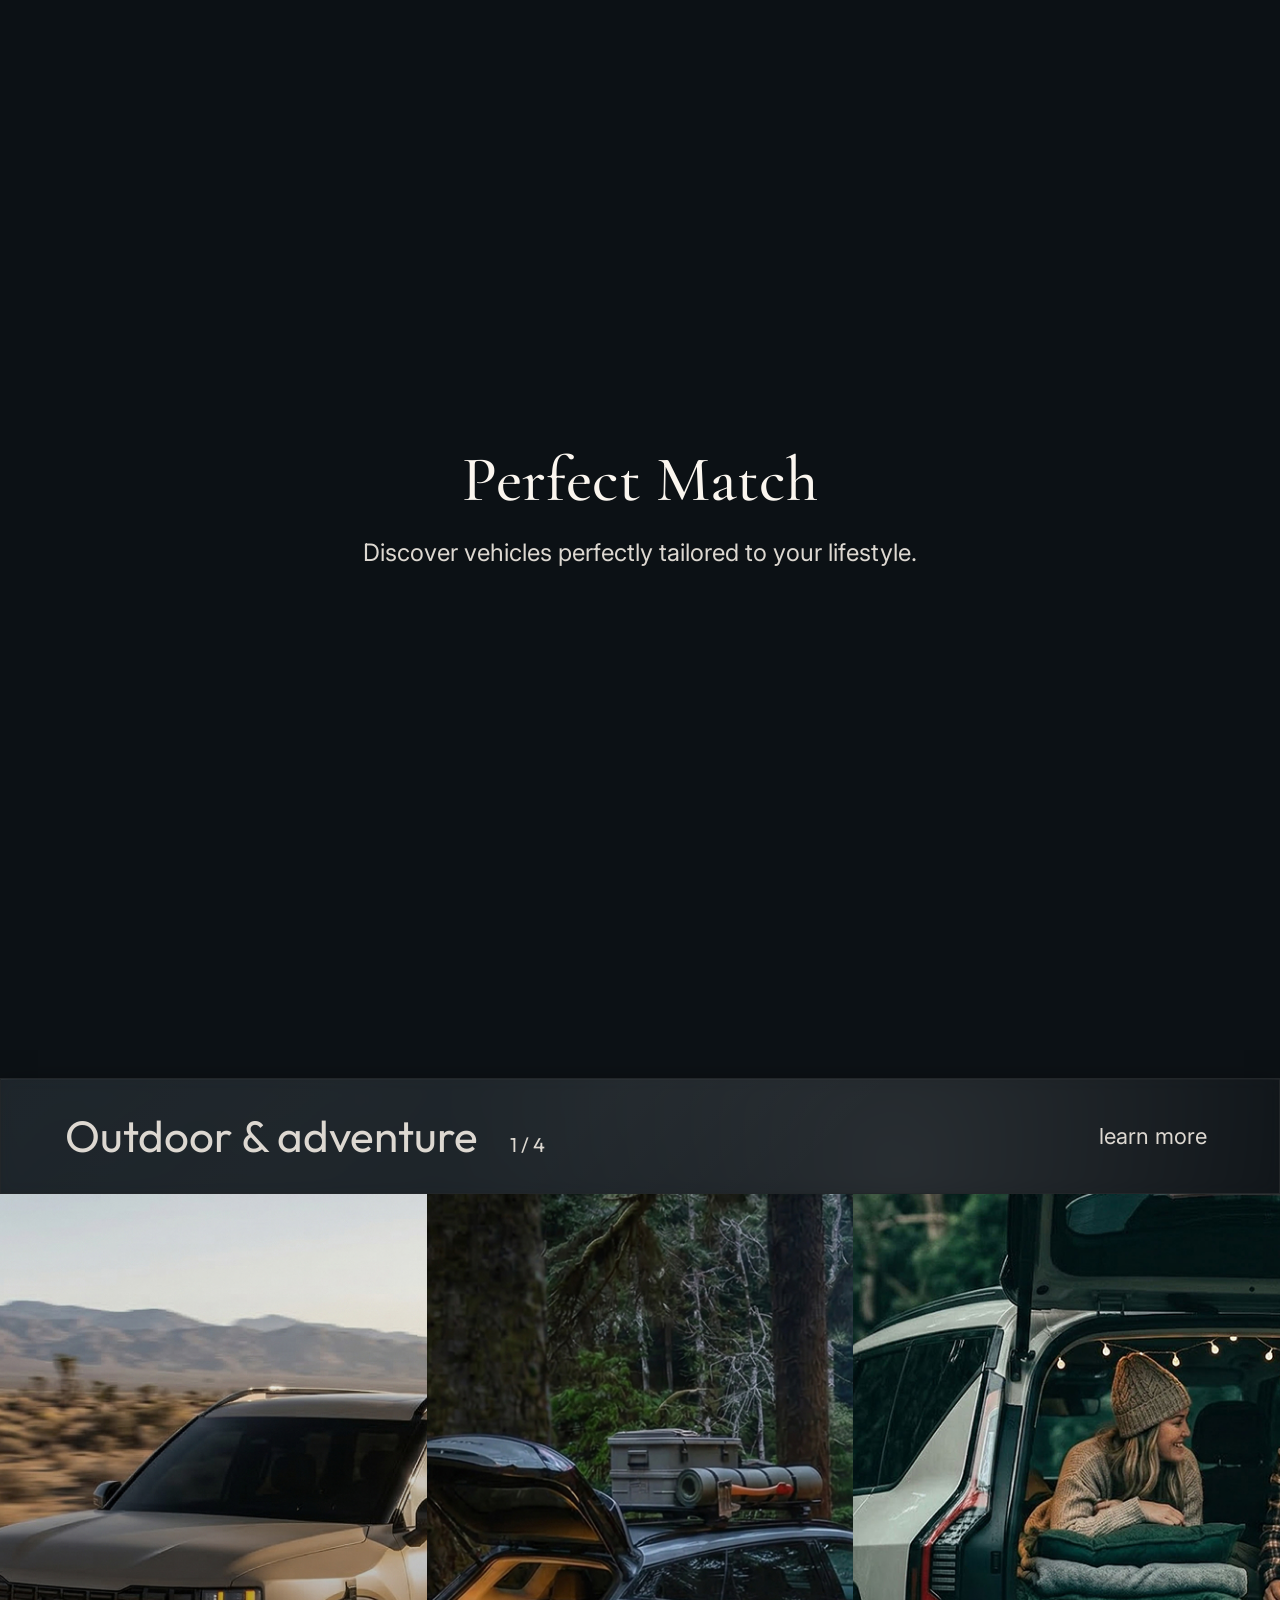
==== commit b7dee62e: "Refine quick move and review scrolling" ====
--- a/index.html
+++ b/index.html
@@ -47,7 +47,6 @@
   <script src="https://cdn.jsdelivr.net/npm/gsap@3.13.0/dist/gsap.min.js"></script>
   <script src="https://cdn.jsdelivr.net/npm/gsap@3.13.0/dist/ScrollTrigger.min.js"></script>
   <script src="https://cdn.jsdelivr.net/npm/lenis@1/dist/lenis.min.js"></script>
-  <script src="https://cdn.jsdelivr.net/npm/swiper@11/swiper-bundle.min.js"></script>
   <!-- my script -->
   <script src="js/common.js" defer></script>
   <script src="js/main.js" defer></script>
@@ -74,7 +73,8 @@
               <li>
                 <a href="">center</a>
               </li>
-              <li><a href="">owners page<i class="bx bx-arrow-up-right-stroke"></i></a></li>
+              <li><a href="https://owners.kia.com/us/en/kia-owner-portal.html/?_cl=lwUtf1tE82IMPKyvdS7rDF6I">owners
+                  page<i class="bx bx-arrow-up-right-stroke"></i></a></li>
             </ul>
             <div class="icons">
               <a href="" aria-label="customer support"><img src="img/main/header/headphone.svg"
@@ -156,7 +156,8 @@
                 </ul> <!-- //.m_sub -->
               </li>
               <li>
-                <a href="">owners page <i class="bx bx-arrow-up-right-stroke"></i></a>
+                <a href="https://owners.kia.com/us/en/kia-owner-portal.html/?_cl=lwUtf1tE82IMPKyvdS7rDF6I">owners page
+                  <i class="bx bx-arrow-up-right-stroke"></i></a>
               </li>
             </ul>
           </nav>
@@ -181,70 +182,65 @@
           <h2>Featured Vehicles</h2>
           <p>Discover our most popular models</p>
         </div>
-        <div class="best_swipe_area">
-          <div class="best_showcase">
-            <div class="best_back_text" aria-hidden="true">
-              <div class="text_group">
-                <p class="glass">KIA</p>
-              </div>
-            </div>
-            <button type="button" class="best_car_card best_car_card_left" data-slot="left"
-              aria-label="Show previous vehicle">
-              <span class="best_car_frame">
-                <img class="best_car_image" src="" alt="">
-              </span>
-            </button>
-            <button type="button" class="best_car_card best_car_card_main main" data-slot="main"
-              aria-label="Current vehicle">
-              <span class="best_car_frame">
-                <img class="best_car_image" src="./img/main/best/sportage.png" alt="Kia Sportage">
-              </span>
-            </button>
-            <button type="button" class="best_car_card best_car_card_right" data-slot="right"
-              aria-label="Show next vehicle">
-              <span class="best_car_frame">
-                <img class="best_car_image" src="" alt="">
-              </span>
-            </button>
-            <div class="best_progress" aria-label="Featured vehicle progress">
-              <ol class="best_progress_list"></ol>
+        <div class="best_showcase">
+          <div class="best_back_text" aria-hidden="true">
+            <div class="text_group">
+              <p class="glass">KIA</p>
             </div>
           </div>
-          <div class="info_con">
-            <ul class="best_spec_list">
-              <li class="best_spec_item">
-                <span class="best_spec_label"><img src="img/main/best/horsepower.png" alt="Horsepower"></span>
-                <strong class="best_spec_value" data-spec="horsepower">
-                  <span class="best_spec_number"></span>
-                  <span class="best_spec_unit"></span>
-                </strong>
-              </li>
-              <li class="best_spec_item">
-                <span class="best_spec_label"><img src="img/main/best/efficiency.png" alt="Efficiency"></span>
-                <strong class="best_spec_value" data-spec="efficiency">
-                  <span class="best_spec_number"></span>
-                  <span class="best_spec_unit"></span>
-                </strong>
-              </li>
-              <li class="best_spec_item">
-                <span class="best_spec_label"><img src="img/main/best/torque.png" alt="Torque"></span>
-                <strong class="best_spec_value" data-spec="torque">
-                  <span class="best_spec_number"></span>
-                  <span class="best_spec_unit"></span>
-                </strong>
-              </li>
-              <li class="best_spec_item">
-                <span class="best_spec_label"><img src="img/main/best/engine.png" alt="Engine"></span>
-                <strong class="best_spec_value" data-spec="engine">
-                  <span class="best_spec_number"></span>
-                  <span class="best_spec_unit"></span>
-                </strong>
-              </li>
-            </ul>
+          <button type="button" class="best_car_card best_car_card_left" data-slot="left"
+            aria-label="Show previous vehicle">
+            <span class="best_car_frame">
+              <img class="best_car_image" src="" alt="">
+            </span>
+          </button>
+          <button type="button" class="best_car_card best_car_card_main main" data-slot="main"
+            aria-label="Current vehicle">
+            <span class="best_car_frame">
+              <img class="best_car_image" src="./img/main/best/sportage.png" alt="Kia Sportage">
+            </span>
+          </button>
+          <button type="button" class="best_car_card best_car_card_right" data-slot="right"
+            aria-label="Show next vehicle">
+            <span class="best_car_frame">
+              <img class="best_car_image" src="" alt="">
+            </span>
+          </button>
+          <div class="best_progress" aria-label="Featured vehicle progress">
+            <ol class="best_progress_list"></ol>
           </div>
-          <div class="best_mobile_swiper swiper" aria-hidden="true">
-            <div class="swiper-wrapper best_mobile_swiper_wrapper"></div>
-          </div>
+        </div>
+        <div class="info_con">
+          <ul class="best_spec_list">
+            <li class="best_spec_item">
+              <span class="best_spec_label"><img src="img/main/best/horsepower.png" alt="Horsepower"></span>
+              <strong class="best_spec_value" data-spec="horsepower">
+                <span class="best_spec_number"></span>
+                <span class="best_spec_unit"></span>
+              </strong>
+            </li>
+            <li class="best_spec_item">
+              <span class="best_spec_label"><img src="img/main/best/efficiency.png" alt="Efficiency"></span>
+              <strong class="best_spec_value" data-spec="efficiency">
+                <span class="best_spec_number"></span>
+                <span class="best_spec_unit"></span>
+              </strong>
+            </li>
+            <li class="best_spec_item">
+              <span class="best_spec_label"><img src="img/main/best/torque.png" alt="Torque"></span>
+              <strong class="best_spec_value" data-spec="torque">
+                <span class="best_spec_number"></span>
+                <span class="best_spec_unit"></span>
+              </strong>
+            </li>
+            <li class="best_spec_item">
+              <span class="best_spec_label"><img src="img/main/best/engine.png" alt="Engine"></span>
+              <strong class="best_spec_value" data-spec="engine">
+                <span class="best_spec_number"></span>
+                <span class="best_spec_unit"></span>
+              </strong>
+            </li>
+          </ul>
         </div>
       </div> <!-- //.inner -->
     </section> <!-- //.best -->
--- a/css/common.css
+++ b/css/common.css
@@ -118,7 +118,7 @@
 }
 
 a.black_btn2,
-a.white_origin{
+a.white_origin {
   text-transform: capitalize;
   font-family: "Outfit", sans-serif;
   min-height: 44px;
@@ -136,12 +136,10 @@
 
 .white_origin {
   color: var(--kia-black);
-  background: linear-gradient(
-    135deg,
-    rgba(255, 255, 255, 0.3) 0%,
-    rgba(255, 255, 255, 0.2) 50%,
-    rgba(200, 200, 200, 0.1) 100%
-  );
+  background: linear-gradient(135deg,
+      rgba(255, 255, 255, 0.3) 0%,
+      rgba(255, 255, 255, 0.2) 50%,
+      rgba(200, 200, 200, 0.1) 100%);
   backdrop-filter: blur(5px) saturate(180%);
   -webkit-backdrop-filter: blur(5px) saturate(180%);
   border: 1.5px solid rgba(255, 255, 255, 0.8);
@@ -151,11 +149,11 @@
     0 10px 20px rgba(0, 0, 0, 0.15);
 }
 
-.white_origin:hover{
+.white_origin:hover {
   border-color: #ABF4F6;
 }
 
-.white_origin.on{
+.white_origin.on {
   background: rgba(12, 17, 21, 0.72);
   border-width: 1px;
   border-color: rgba(160, 247, 255, 0.92);
@@ -196,7 +194,7 @@
     0 8px 24px rgba(0, 0, 0, 0.5);
 }
 
-.trans_origin2 > * {
+.trans_origin2>* {
   position: relative;
   z-index: 2;
 }
@@ -207,16 +205,12 @@
   inset: -20px;
 
   background:
-    radial-gradient(
-      circle at 30% 30%,
+    radial-gradient(circle at 30% 30%,
       rgba(255, 255, 255, 0.01),
-      transparent 40%
-    ),
-    radial-gradient(
-      circle at 70% 70%,
+      transparent 40%),
+    radial-gradient(circle at 70% 70%,
       rgba(255, 255, 255, 0.1),
-      transparent 50%
-    ),
+      transparent 50%),
     linear-gradient(135deg, #1a2228, #0c1115);
 
   filter: blur(15px);
@@ -228,13 +222,11 @@
   position: absolute;
   inset: 0;
 
-  background: linear-gradient(
-    135deg,
-    rgba(255, 255, 255, 0.02) 0%,
-    rgba(255, 255, 255, 0.03) 25%,
-    rgba(255, 255, 255, 0.03) 45%,
-    transparent 65%
-  );
+  background: linear-gradient(135deg,
+      rgba(255, 255, 255, 0.02) 0%,
+      rgba(255, 255, 255, 0.03) 25%,
+      rgba(255, 255, 255, 0.03) 45%,
+      transparent 65%);
 
   pointer-events: none;
 }
@@ -282,14 +274,12 @@
 
 .dark_origin3 {
   background:
-    linear-gradient(
-      135deg,
+    linear-gradient(135deg,
       rgba(255, 255, 255, 0.4) 0%,
       rgba(255, 255, 255, 0.1) 15%,
       rgba(255, 255, 255, 0) 30%,
       rgba(0, 0, 0, 0) 50%,
-      rgba(0, 0, 0, 0.25) 100%
-    ),
+      rgba(0, 0, 0, 0.25) 100%),
     rgba(10, 10, 10, 0.5);
   backdrop-filter: blur(3px);
   -webkit-backdrop-filter: blur(3px);
@@ -334,14 +324,14 @@
   border: 1px solid rgba(251, 246, 239, 0.17);
 }
 
-.black_btn{
+.black_btn {
   transform: translateY(-1px);
   box-shadow:
     inset 0 1px 0 rgba(255, 255, 255, 0.1),
     0 12px 24px rgba(0, 0, 0, 0.18);
 }
 
-.black_btn2{
+.black_btn2 {
   transform: translateY(-1px);
   box-shadow:
     inset 0 1px 0 rgba(255, 255, 255, 0.1),
@@ -349,7 +339,7 @@
   border: 1px solid var(--kia-white2);
 }
 
-.black_btn2:hover{
+.black_btn2:hover {
   border: 1px solid #ABF4F6;
   /* color: #ABF4F6; */
 }
@@ -417,7 +407,325 @@
   stroke-linejoin: round;
 }
 
-/* header */
+.quick_move_root {
+  position: fixed;
+  right: 64px;
+  bottom: 64px;
+  display: flex;
+  flex-direction: column;
+  align-items: center;
+  gap: 8px;
+  opacity: 0;
+  visibility: hidden;
+  pointer-events: none;
+  transform: translateY(12px);
+  transition:
+    opacity 0.24s ease,
+    transform 0.24s ease,
+    visibility 0.24s ease;
+  z-index: 950;
+}
+
+.quick_move_root.is-visible {
+  opacity: 1;
+  visibility: visible;
+  pointer-events: auto;
+  transform: translateY(0);
+}
+
+.quick_move_toggle,
+.quick_move_panel,
+.quick_move_close {
+  border: 1px solid rgba(251, 246, 239, 0.12);
+  border-radius: 55px;
+  box-shadow:
+    inset 0 1px 0 rgba(255, 255, 255, 0.22),
+    inset 0 -2px 6px rgba(0, 0, 0, 0.3),
+    0 12px 28px rgba(0, 0, 0, 0.26);
+  backdrop-filter: blur(10px);
+  -webkit-backdrop-filter: blur(10px);
+}
+
+.quick_move_toggle,
+.quick_move_close {
+  width: 100px;
+  height: 100px;
+  padding: 20px;
+  display: flex;
+  align-items: center;
+  justify-content: center;
+  background: rgba(251, 246, 239, 0.2);
+  transition:
+    opacity 0.24s ease,
+    visibility 0.24s ease,
+    background-color 0.24s ease;
+}
+
+.quick_move_toggle {
+  cursor: pointer;
+}
+
+.quick_move_toggle_label {
+  display: flex;
+  flex-direction: column;
+  align-items: center;
+  color: var(--kia-white1);
+  font-family: "Outfit", sans-serif;
+  font-weight: 600;
+  line-height: 1.1;
+  text-align: center;
+}
+
+.quick_move_toggle_label span:first-child {
+  font-size: 1.75rem;
+}
+
+.quick_move_toggle_label span:last-child {
+  font-size: 1.25rem;
+}
+
+.quick_move_panel,
+.quick_move_close {
+  display: none;
+}
+
+.quick_move_root.is-open .quick_move_toggle,
+.quick_move_root.is-closing .quick_move_toggle {
+  position: absolute;
+  top: auto;
+  bottom: 0;
+  left: 0;
+  opacity: 0;
+  visibility: hidden;
+  pointer-events: none;
+}
+
+.quick_move_root.is-open .quick_move_panel,
+.quick_move_root.is-open .quick_move_close,
+.quick_move_root.is-closing .quick_move_panel,
+.quick_move_root.is-closing .quick_move_close {
+  display: flex;
+}
+
+.quick_move_panel {
+  width: 100px;
+  padding: 16px 0;
+  flex-direction: column;
+  align-items: center;
+  justify-content: flex-start;
+  background: rgba(251, 246, 239, 0.4);
+  overflow: visible;
+  transform-origin: bottom center;
+}
+
+.quick_move_root.is-open .quick_move_panel {
+  animation: quickMovePanelSlideUp 0.42s cubic-bezier(0.22, 1, 0.36, 1) both;
+}
+
+.quick_move_root.is-closing .quick_move_panel {
+  pointer-events: none;
+  animation: quickMovePanelSlideDown 0.34s ease 0.14s both;
+}
+
+.quick_move_action {
+  width: 90px;
+  height: 90px;
+  min-height: 90px;
+  position: relative;
+  display: inline-flex;
+  align-items: center;
+  justify-content: center;
+  margin: 0 auto;
+  padding: 0;
+  border: 0;
+  border-radius: 50%;
+  background: transparent;
+  cursor: pointer;
+  transition:
+    background-color 0.24s ease,
+    transform 0.24s ease;
+}
+
+.quick_move_root.is-open .quick_move_action {
+  opacity: 0;
+  animation: quickMoveActionRise 0.52s cubic-bezier(0.22, 1, 0.36, 1) forwards;
+}
+
+.quick_move_root.is-closing .quick_move_action {
+  opacity: 1;
+  animation: quickMoveActionFall 0.34s cubic-bezier(0.55, 0, 0.75, 0) forwards;
+}
+
+.quick_move_root.is-open .quick_move_action:nth-child(1) {
+  animation-delay: 0.06s;
+}
+
+.quick_move_root.is-open .quick_move_action:nth-child(2) {
+  animation-delay: 0.12s;
+}
+
+.quick_move_root.is-open .quick_move_action:nth-child(3) {
+  animation-delay: 0.18s;
+}
+
+.quick_move_root.is-open .quick_move_action:nth-child(4) {
+  animation-delay: 0.24s;
+}
+
+.quick_move_root.is-closing .quick_move_action:nth-child(1) {
+  animation-delay: 0.02s;
+}
+
+.quick_move_root.is-closing .quick_move_action:nth-child(2) {
+  animation-delay: 0.07s;
+}
+
+.quick_move_root.is-closing .quick_move_action:nth-child(3) {
+  animation-delay: 0.12s;
+}
+
+.quick_move_root.is-closing .quick_move_action:nth-child(4) {
+  animation-delay: 0.17s;
+}
+
+.quick_move_toggle:hover,
+.quick_move_toggle:focus-visible,
+.quick_move_close:hover,
+.quick_move_close:focus-visible {
+  background: rgba(251, 246, 239, 0.12);
+}
+
+.quick_move_action:hover,
+.quick_move_action:focus-visible {
+  background: rgba(251, 246, 239, 0.12);
+  transform: translateY(-1px);
+}
+
+.quick_move_action_label {
+  position: absolute;
+  top: 50%;
+  right: calc(100% + 16px);
+  z-index: 1;
+  color: var(--kia-white1);
+  font-family: "Outfit", sans-serif;
+  font-size: 1.5rem;
+  font-weight: 600;
+  line-height: 1.2;
+  white-space: nowrap;
+  opacity: 0;
+  pointer-events: none;
+  transform: translateY(calc(-50% - 10px));
+  transition:
+    opacity 0.24s ease,
+    transform 0.24s ease;
+}
+
+.quick_move_action:hover .quick_move_action_label,
+.quick_move_action:focus-visible .quick_move_action_label {
+  opacity: 1;
+  transform: translateY(-50%);
+}
+
+.quick_move_root.is-open .quick_move_close {
+  opacity: 1;
+  visibility: visible;
+}
+
+.quick_move_root.is-closing .quick_move_close {
+  pointer-events: none;
+  opacity: 0;
+  visibility: hidden;
+}
+
+.quick_move_root.is-closing .quick_move_toggle {
+  animation: quickMoveToggleFadeIn 0.24s ease 0.18s forwards;
+}
+
+.quick_move_icon,
+.quick_move_close_icon {
+  width: 52px;
+  height: 52px;
+  display: block;
+  object-fit: contain;
+  flex-shrink: 0;
+}
+
+svg.quick_move_icon path,
+svg.quick_move_icon rect,
+.quick_move_close_icon path {
+  fill: none;
+  stroke: var(--kia-white1);
+  stroke-width: 2.2;
+  stroke-linecap: round;
+  stroke-linejoin: round;
+}
+
+.quick_move_logo {
+  width: 52px;
+  height: auto;
+  display: block;
+}
+
+@keyframes quickMovePanelSlideUp {
+  0% {
+    opacity: 0;
+    transform: translateY(14px);
+  }
+
+  100% {
+    opacity: 1;
+    transform: translateY(0);
+  }
+}
+
+@keyframes quickMoveActionRise {
+  0% {
+    opacity: 0;
+    transform: translateY(22px) scale(0.92);
+  }
+
+  100% {
+    opacity: 1;
+    transform: translateY(0) scale(1);
+  }
+}
+
+@keyframes quickMovePanelSlideDown {
+  0% {
+    opacity: 1;
+    transform: translateY(0);
+  }
+
+  100% {
+    opacity: 0;
+    transform: translateY(12px);
+  }
+}
+
+@keyframes quickMoveActionFall {
+  0% {
+    opacity: 1;
+    transform: translateY(0) scale(1);
+  }
+
+  100% {
+    opacity: 0;
+    transform: translateY(18px) scale(0.92);
+  }
+}
+
+@keyframes quickMoveToggleFadeIn {
+  0% {
+    opacity: 0;
+    visibility: visible;
+  }
+
+  100% {
+    opacity: 1;
+    visibility: visible;
+  }
+}
+
 /* header */
 header {
   width: 100%;
@@ -547,15 +855,17 @@
   0% {
     transform: scale(0.92);
   }
+
   58% {
     transform: scale(1.08);
   }
+
   100% {
     transform: scale(1);
   }
 }
 
-header nav ul.gnb > li {
+header nav ul.gnb>li {
   position: relative;
   flex: 0 0 auto;
   display: flex;
@@ -564,7 +874,7 @@
   z-index: 2;
 }
 
-header nav ul.gnb > li > a {
+header nav ul.gnb>li>a {
   font-size: 20px;
   text-transform: capitalize;
   font-weight: 400;
@@ -579,16 +889,26 @@
   z-index: 2;
 }
 
-header nav ul.gnb > li:hover > a{
+header nav ul.gnb>li:hover>a {
   color: var(--kia-white1);
 }
 
-header nav ul.gnb > li > a > i {
+header nav ul.gnb>li:nth-of-type(4)>a,
+header nav ul.gnb>li:nth-of-type(4):hover>a,
+header nav ul.gnb>li:nth-of-type(5)>a,
+header nav ul.gnb>li:nth-of-type(5):hover>a,
+header nav ul.gnb>li:nth-of-type(4)>a>i,
+header nav ul.gnb>li:nth-of-type(5)>a>i {
+  color: rgba(221, 216, 209, 0.3);
+}
+
+header nav ul.gnb>li>a>i {
   font-size: 22px;
-}
-
-header nav ul.gnb > li.on > a,
-header nav ul.gnb > li.on > a > i {
+  color: rgba(221, 216, 209, 0.3);
+}
+
+header nav ul.gnb>li.on>a,
+header nav ul.gnb>li.on>a>i {
   color: var(--kia-white1);
 }
 
@@ -605,7 +925,7 @@
   opacity: 0.3;
 }
 
-header nav .icons a{
+header nav .icons a {
   display: flex;
   justify-content: center;
   align-items: center;
@@ -670,6 +990,7 @@
   position: relative;
 }
 
+/* Reserve bold width to prevent layout shift on hover/active */
 header .header_bottom .sub_nav li a::after {
   content: attr(data-text);
   display: block;
@@ -690,239 +1011,254 @@
   font-weight: 500;
 }
 
-  header .m_panel {
-    display: block;
-    position: fixed;
-    inset: 0;
-    background: rgba(5, 8, 12, 0.26);
-    opacity: 0;
-    visibility: hidden;
-    pointer-events: none;
-    transition:
-      opacity 0.28s ease,
-      visibility 0.28s ease;
-    z-index: 1090;
-  }
-
-  header .m_nav {
-    position: absolute;
-    top: 0;
-    right: 0;
-    width: min(390px, calc(100vw - 48px));
-    height: 100vh;
-    padding: 16px 32px;
-    display: flex;
-    flex-direction: column;
-    background:
-      linear-gradient(180deg, rgba(11, 18, 24, 0.96) 0%, rgba(10, 15, 19, 0.98) 100%);
-    border-left: 1px solid rgba(255, 255, 255, 0.1);
-    box-shadow:
-      inset 1px 0 0 rgba(255, 255, 255, 0.08),
-      -18px 0 32px rgba(0, 0, 0, 0.35);
-    border-radius: 0;
-    transform: translateX(100%);
-    transition: transform 0.34s cubic-bezier(0.22, 1, 0.36, 1);
-    overflow-y: auto;
-  }
-
-  header .m_top {
-    width: 100%;
-    padding: 16px 32px;
-    display: flex;
-    align-items: center;
-    justify-content: space-between;
-    gap: 32px;
-  }
-
-  header .m_left {
-    display: flex;
-    align-items: center;
-    gap: 16px;
-  }
-
-  header .m_left a{
-    display: inline-flex;
-    align-items: center;
-    justify-content: center;
-    color: var(--kia-white2);
-  }
-
-  header .m_left img {
-    width: 24px;
-    height: 24px;
-  }
-
-  header .m_left i {
-    font-size: 26px;
-    color: var(--kia-white2);
-  }
-
-  header .close {
-    flex-shrink: 0;
-    border: 0;
-    width: 40px;
-    height: 40px;
-    padding: 0;
-    gap: 0;
-    border-radius: 555px;
-    background: rgba(255, 255, 255, 0.16);
-    box-shadow:
-      inset 0 1px 0 rgba(255, 255, 255, 0.22),
-      0 4px 16px rgba(0, 0, 0, 0.22);
-    cursor: pointer;
-    display: flex;
-    align-items: center;
-    justify-content: center;
-  }
-
-  header .close i {
-    font-size: 24px;
-    color: var(--kia-white2);
-  }
-
-  header .m_gnb {
-    border-top: 1px solid rgba(255, 255, 255, 0.08);
-    width: 100%;
-  }
-
-  header .m_gnb > li {
-    border-bottom: 1px solid rgba(255, 255, 255, 0.08);
-  }
-
-  header .m_gnb > li > a,
-  header .m_gnb > li > button,
-  header .m_on {
-    width: 100%;
-    min-height: 56px;
-    display: flex;
-    align-items: center;
-    justify-content: space-between;
-    gap: 16px;
-    padding: 0;
-    border: 0;
-    background: transparent;
-    font-family: var(--font-outfit);
-    font-size: 24px;
-    font-weight: 300;
-    text-transform: capitalize;
-    color: var(--kia-white2);
-    text-align: left;
-  }
-
-  header .m_gnb > li:last-child > a {
-    justify-content: flex-start;
-    gap: 0;
-  }
-
-  header .m_gnb > li > a:hover,
-  header .m_gnb > li > button:hover,
-  header .m_gnb > li > a:hover i,
-  header .m_gnb > li > button:hover i,
-  header .m_on:hover,
-  header .m_on:hover i {
-    font-weight: 500;
-    color: var(--kia-white1);
-  }
-
-  header .m_gnb > li > a i,
-  header .m_gnb > li > button i,
-  header .m_on i {
-    font-size: 32px;
-    color: var(--kia-white2);
-    transition: transform 0.24s ease;
-  }
-
-  header .m_gnb > li:last-child > a i {
-    margin-left: 6px;
-    font-size: 28px;
-  }
-
-  header .m_gnb > li.on > button{
-    color: var(--kia-white1);
-    font-weight: 500;
-  }
-
-  header .m_gnb > li.on > button i,
-  header .m_gnb > li.on .m_on i {
-    transform: rotate(180deg);
-  }
-
-  header .m_sub {
-    width: calc(100% - 12px);
-    margin: 0;
-    padding: 0;
-    border-radius: 22px;
-    background: rgba(255, 255, 255, 0.04);
-    border: 0 solid rgba(255, 255, 255, 0.09);
-    box-shadow:
-      inset 0 1px 0 rgba(255, 255, 255, 0.08),
-      0 14px 24px rgba(0, 0, 0, 0.2);
-    overflow: hidden;
-    max-height: 0;
-    opacity: 0;
-    pointer-events: none;
-    transform: translateY(-8px);
-    transition:
-      max-height 0.32s ease,
-      opacity 0.24s ease,
-      transform 0.24s ease,
-      margin 0.24s ease;
-  }
-
-  header .m_gnb > li.on .m_sub {
-    margin: 0 0 14px 0;
-    padding: 10px 0;
-    border-width: 1px;
-    max-height: 360px;
-    opacity: 1;
-    pointer-events: auto;
-    transform: translateY(0);
-  }
-
-  header .m_sub a {
-    display: block;
-    padding: 10px 18px;
-    font-family: var(--font-outfit);
-    font-size: 18px;
-    font-weight: 300;
-    line-height: 1.25;
-    text-transform: capitalize;
-    color: var(--kia-white2);
-  }
-
-  /* header .m_sub a:not([href]),
-  header .m_sub a[href=""] {
-    color: rgba(221, 216, 209, 0.3);
-  } */
-
-  header .m_sub a:hover {
-    font-weight: 400;
-    color: var(--kia-white1);
-    background: rgba(255, 255, 255, 0.04);
-  }
-
-  /* header .m_sub a:not([href]):hover,
-  header .m_sub a[href=""]:hover {
-    color: rgba(221, 216, 209, 0.3);
-  } */
-
-  .mobile_ham_open {
-    overflow: hidden;
-  }
-
-  .mobile_ham_open header {
-    transform: translateY(0);
-  }
-
-  .mobile_ham_open header .m_panel {
-    opacity: 1;
-    visibility: visible;
-    pointer-events: auto;
-  }
-
-  .mobile_ham_open header .m_nav {
-    transform: translateX(0);
-  }
+header .header_bottom .sub_nav li a:not([href]),
+header .header_bottom .sub_nav li a[href=""],
+header .header_bottom .sub_nav li a[href="#"] {
+  color: rgba(221, 216, 209, 0.3);
+  pointer-events: none;
+  cursor: default;
+}
+
+header .header_bottom .sub_nav li a:not([href]):hover,
+header .header_bottom .sub_nav li a[href=""]:hover,
+header .header_bottom .sub_nav li a[href="#"]:hover {
+  color: rgba(221, 216, 209, 0.3);
+  font-weight: 400;
+}
+
+header .m_panel {
+  display: block;
+  position: fixed;
+  inset: 0;
+  background: rgba(5, 8, 12, 0.26);
+  opacity: 0;
+  visibility: hidden;
+  pointer-events: none;
+  transition:
+    opacity 0.28s ease,
+    visibility 0.28s ease;
+  z-index: 1090;
+}
+
+header .m_nav {
+  position: absolute;
+  top: 0;
+  right: 0;
+  width: min(390px, calc(100vw - 48px));
+  height: 100vh;
+  padding: 16px 32px;
+  display: flex;
+  flex-direction: column;
+  background:
+    linear-gradient(180deg, rgba(11, 18, 24, 0.96) 0%, rgba(10, 15, 19, 0.98) 100%);
+  border-left: 1px solid rgba(255, 255, 255, 0.1);
+  box-shadow:
+    inset 1px 0 0 rgba(255, 255, 255, 0.08),
+    -18px 0 32px rgba(0, 0, 0, 0.35);
+  border-radius: 0;
+  transform: translateX(100%);
+  transition: transform 0.34s cubic-bezier(0.22, 1, 0.36, 1);
+  overflow-y: auto;
+}
+
+header .m_top {
+  width: 100%;
+  padding: 16px 32px;
+  display: flex;
+  align-items: center;
+  justify-content: space-between;
+  gap: 32px;
+}
+
+header .m_left {
+  display: flex;
+  align-items: center;
+  gap: 16px;
+}
+
+header .m_left a {
+  display: inline-flex;
+  align-items: center;
+  justify-content: center;
+  color: var(--kia-white2);
+}
+
+header .m_left img {
+  width: 24px;
+  height: 24px;
+}
+
+header .m_left i {
+  font-size: 26px;
+  color: var(--kia-white2);
+}
+
+header .close {
+  flex-shrink: 0;
+  border: 0;
+  width: 40px;
+  height: 40px;
+  padding: 0;
+  gap: 0;
+  border-radius: 555px;
+  background: rgba(255, 255, 255, 0.16);
+  box-shadow:
+    inset 0 1px 0 rgba(255, 255, 255, 0.22),
+    0 4px 16px rgba(0, 0, 0, 0.22);
+  cursor: pointer;
+  display: flex;
+  align-items: center;
+  justify-content: center;
+}
+
+header .close i {
+  font-size: 24px;
+  color: var(--kia-white2);
+}
+
+header .m_gnb {
+  border-top: 1px solid rgba(255, 255, 255, 0.08);
+  width: 100%;
+}
+
+header .m_gnb>li {
+  border-bottom: 1px solid rgba(255, 255, 255, 0.08);
+}
+
+header .m_gnb>li>a,
+header .m_gnb>li>button,
+header .m_on {
+  width: 100%;
+  min-height: 56px;
+  display: flex;
+  align-items: center;
+  justify-content: space-between;
+  gap: 16px;
+  padding: 0;
+  border: 0;
+  background: transparent;
+  font-family: var(--font-outfit);
+  font-size: 24px;
+  font-weight: 300;
+  text-transform: capitalize;
+  color: var(--kia-white2);
+  text-align: left;
+}
+
+header .m_gnb>li:last-child>a {
+  justify-content: flex-start;
+  gap: 0;
+}
+
+header .m_gnb>li>a:hover,
+header .m_gnb>li>button:hover,
+header .m_gnb>li>a:hover i,
+header .m_gnb>li>button:hover i,
+header .m_on:hover,
+header .m_on:hover i {
+  font-weight: 500;
+  color: var(--kia-white1);
+}
+
+header .m_gnb>li>a i,
+header .m_gnb>li>button i,
+header .m_on i {
+  font-size: 32px;
+  color: var(--kia-white2);
+  transition: transform 0.24s ease;
+}
+
+header .m_gnb>li:last-child>a i {
+  margin-left: 6px;
+  font-size: 28px;
+}
+
+header .m_gnb>li.on>button {
+  color: var(--kia-white1);
+  font-weight: 500;
+}
+
+header .m_gnb>li.on>button i,
+header .m_gnb>li.on .m_on i {
+  transform: rotate(180deg);
+}
+
+header .m_sub {
+  width: calc(100% - 12px);
+  margin: 0;
+  padding: 0;
+  border-radius: 22px;
+  background: rgba(255, 255, 255, 0.04);
+  border: 0 solid rgba(255, 255, 255, 0.09);
+  box-shadow:
+    inset 0 1px 0 rgba(255, 255, 255, 0.08),
+    0 14px 24px rgba(0, 0, 0, 0.2);
+  overflow: hidden;
+  max-height: 0;
+  opacity: 0;
+  pointer-events: none;
+  transform: translateY(-8px);
+  transition:
+    max-height 0.32s ease,
+    opacity 0.24s ease,
+    transform 0.24s ease,
+    margin 0.24s ease;
+}
+
+header .m_gnb>li.on .m_sub {
+  margin: 0 0 14px 0;
+  padding: 10px 0;
+  border-width: 1px;
+  max-height: 360px;
+  opacity: 1;
+  pointer-events: auto;
+  transform: translateY(0);
+}
+
+header .m_sub a {
+  display: block;
+  padding: 10px 18px;
+  font-family: var(--font-outfit);
+  font-size: 18px;
+  font-weight: 300;
+  line-height: 1.25;
+  text-transform: capitalize;
+  color: var(--kia-white2);
+}
+
+header .m_sub a:not([href]),
+header .m_sub a[href=""] {
+  color: rgba(221, 216, 209, 0.3);
+}
+
+header .m_sub a:hover {
+  font-weight: 400;
+  color: var(--kia-white1);
+  background: rgba(255, 255, 255, 0.04);
+}
+
+header .m_sub a:not([href]):hover,
+header .m_sub a[href=""]:hover {
+  color: rgba(221, 216, 209, 0.3);
+}
+
+.mobile_ham_open {
+  overflow: hidden;
+}
+
+.mobile_ham_open header {
+  transform: translateY(0);
+}
+
+.mobile_ham_open header .m_panel {
+  opacity: 1;
+  visibility: visible;
+  pointer-events: auto;
+}
+
+.mobile_ham_open header .m_nav {
+  transform: translateX(0);
+}
 
 footer {
   width: 100%;
@@ -933,8 +1269,10 @@
 }
 
 footer .inner {
-  max-width: 1680px;
+  width: 100%;
+  max-width: none;
   margin: 0 auto;
+  padding-inline: clamp(48px, 6.25vw, 120px);
   padding-block: 120px;
   display: flex;
   justify-content: space-between;
@@ -973,7 +1311,7 @@
   padding-bottom: 4px;
 }
 
-footer .f_left .l_top .f_date p:last-child{
+footer .f_left .l_top .f_date p:last-child {
   padding: 0;
 }
 
@@ -1126,32 +1464,32 @@
   white-space: nowrap;
 }
 
-body > .scroll_down_wrap,
-body .wrap > .scroll_down_wrap,
-body .wrap > header + .scroll_down_wrap {
-  position: fixed ;
-  top: auto ;
-  right: auto ;
-  left: 50% ;
-  bottom: 32px ;
-  transform: translateX(-50%) ;
-  z-index: 1095 ;
-  display: flex ;
+body>.scroll_down_wrap,
+body .wrap>.scroll_down_wrap,
+body .wrap>header+.scroll_down_wrap {
+  position: fixed;
+  top: auto;
+  right: auto;
+  left: 50%;
+  bottom: 32px;
+  transform: translateX(-50%);
+  z-index: 1095;
+  display: flex;
   justify-content: center;
   align-items: center;
   width: max-content;
-  height: auto ;
-  min-height: 0 ;
-  margin-top: 0 ;
-  padding-bottom: 0 ;
-  opacity: 1 ;
-  visibility: visible ;
+  height: auto;
+  min-height: 0;
+  margin-top: 0;
+  padding-bottom: 0;
+  opacity: 1;
+  visibility: visible;
   pointer-events: none;
 }
 
 body .scroll_down {
   position: relative;
-  display: inline-block ;
+  display: inline-block;
   padding-top: 60px;
   color: var(--kia-white1);
   font-size: 14px;
@@ -1211,10 +1549,11 @@
 }
 
 @media (max-width: 767px) {
-  body > .scroll_down_wrap,
-  body .wrap > .scroll_down_wrap,
-  body .wrap > header + .scroll_down_wrap {
-    bottom: calc(24px + env(safe-area-inset-bottom, 0px)) ;
+
+  body>.scroll_down_wrap,
+  body .wrap>.scroll_down_wrap,
+  body .wrap>header+.scroll_down_wrap {
+    bottom: calc(24px + env(safe-area-inset-bottom, 0px));
   }
 
   body .scroll_down {
--- a/css/main.css
+++ b/css/main.css
@@ -25,18 +25,22 @@
 /* main_visual */
 .main_visual {
   width: 100%;
+  min-width: 360px;
+  min-height: 580px;
   position: relative;
+  overflow: hidden;
 }
 
 .main_visual .inner {
   width: 100%;
-  height: 100vh;
-  min-height: clamp(950px, 90vh, 100vh);
+  height: auto;
+  min-height: 580px;
 }
 
 .main_visual video {
   width: 100%;
-  height: 100%;
+  height: auto;
+  min-height: 580px;
   object-fit: cover;
   display: block;
 }
@@ -89,8 +93,8 @@
 .best .inner {
     position: relative;
     width: 100%;
-    height: 100vh;
-    min-height: clamp(710px, 70vh, 100vh);
+    height: auto;
+    min-height: 580px;
     padding-block: clamp(100px, 20vw, 200px);
     display: flex;
     flex-direction: column;
--- a/css/common_media.css
+++ b/css/common_media.css
@@ -1,10 +1,4 @@
 @charset "utf-8";
-
-@media (max-width: 1680px) {
-  footer .inner {
-    padding-inline: 64px;
-  }
-}
 
 @media (max-width: 1510px) {
   footer .inner {
@@ -203,6 +197,58 @@
     font-size: 32px;
   }
 
+  .quick_move_root {
+    right: 20px;
+    bottom: 20px;
+  }
+
+  .quick_move_toggle,
+  .quick_move_panel,
+  .quick_move_close {
+    border-radius: 46px;
+  }
+
+  .quick_move_toggle,
+  .quick_move_close,
+  .quick_move_panel {
+    width: 84px;
+  }
+
+  .quick_move_toggle,
+  .quick_move_close {
+    height: 84px;
+    padding: 16px;
+  }
+
+  .quick_move_toggle_label span:first-child {
+    font-size: 1.375rem;
+  }
+
+  .quick_move_toggle_label span:last-child {
+    font-size: 1rem;
+  }
+
+  .quick_move_panel {
+    padding: 12px 0;
+  }
+
+  .quick_move_action {
+    width: 72px;
+    height: 72px;
+    min-height: 72px;
+  }
+
+  .quick_move_icon,
+  .quick_move_logo,
+  .quick_move_close_icon {
+    width: 32px;
+    height: 32px;
+  }
+
+  .quick_move_action_label {
+    display: none;
+  }
+
   header .inner {
     min-width: 360px;
     padding: 32px 16px;
--- a/css/main_media.css
+++ b/css/main_media.css
@@ -1,6 +1,10 @@
 @charset "utf-8";
 
 @media (min-width: 1921px) {
+    .best .inner{
+        gap: 54px;
+    }
+
     .best_showcase {
         grid-template-columns: minmax(0, 1fr) minmax(0, clamp(780px, 50vw, 900px)) minmax(0, 1fr);
         grid-template-rows: none;
@@ -12,7 +16,7 @@
         grid-column: auto;
         grid-row: auto;
         left: 50%;
-        bottom: clamp(18px, 4vh, 42px);
+        bottom: clamp(-16px, -0.5vh, 0px);
         justify-self: auto;
         align-self: auto;
         transform: translateX(-50%);
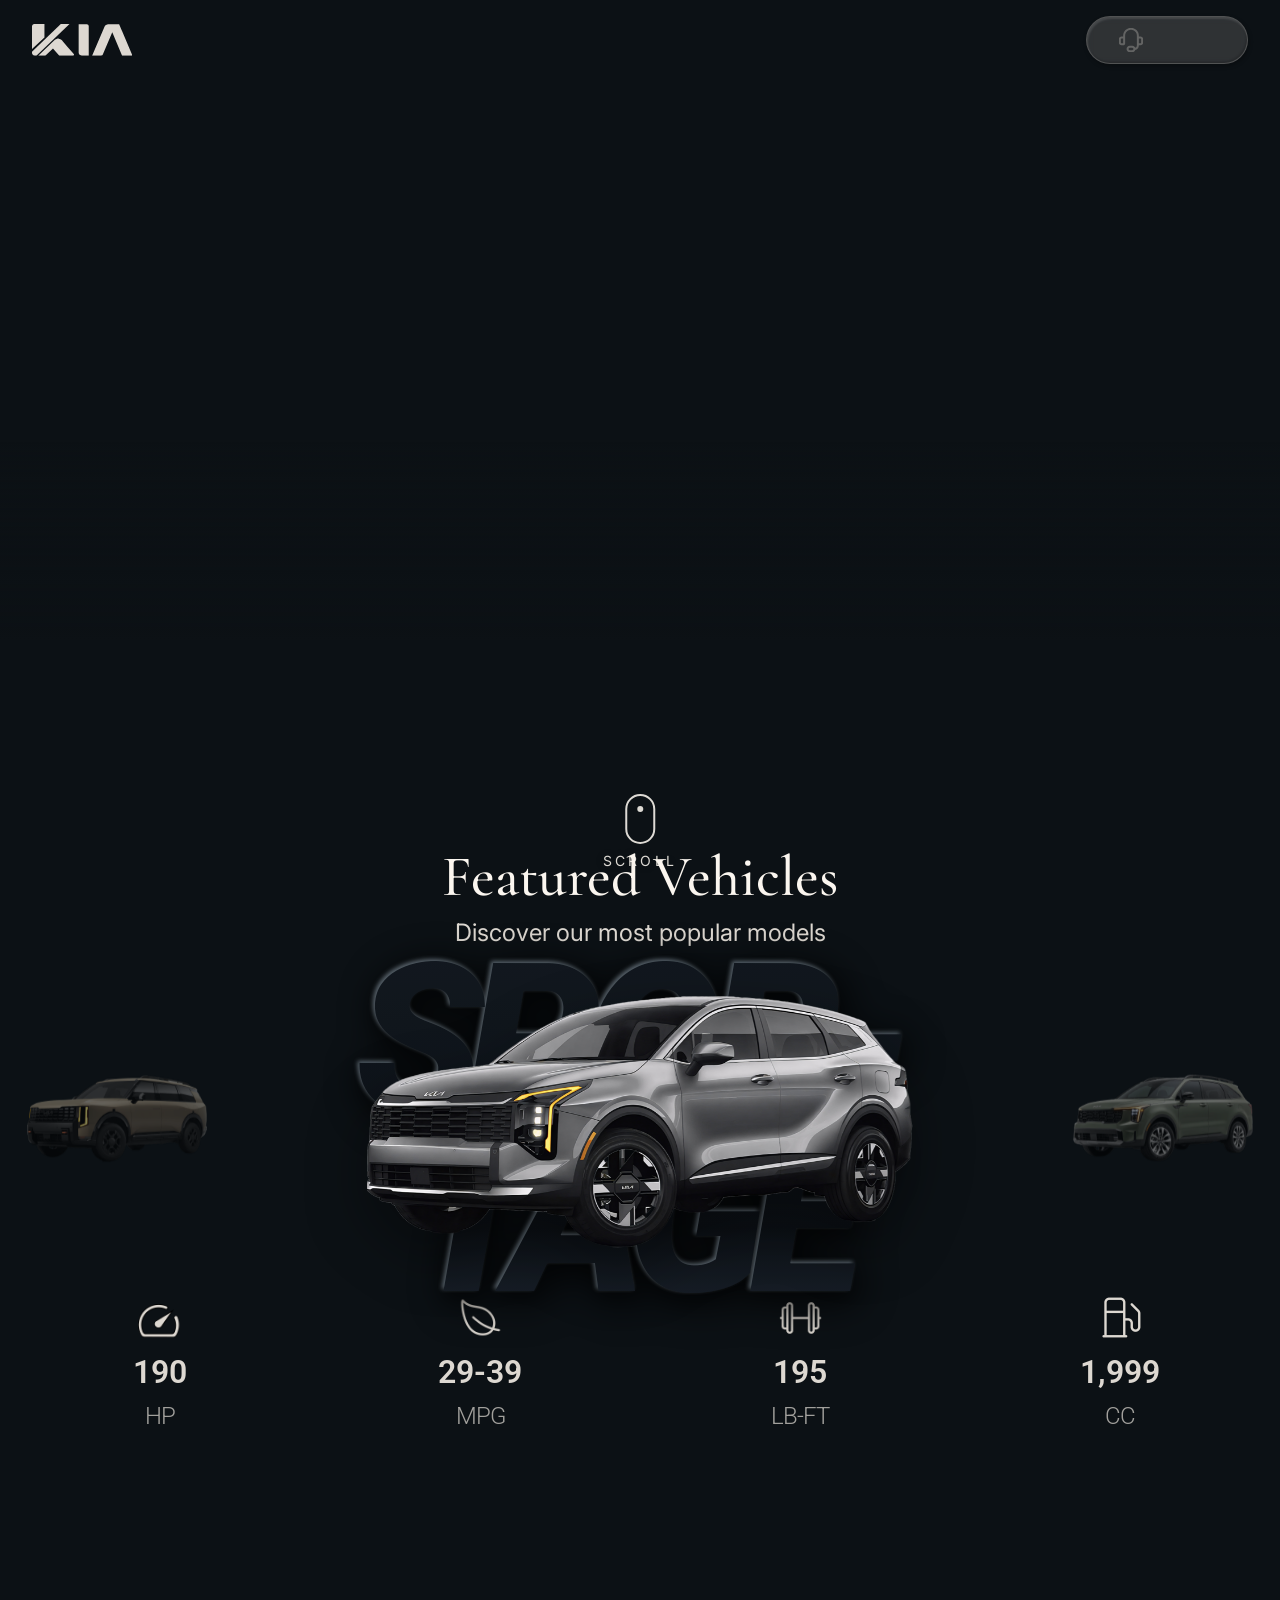
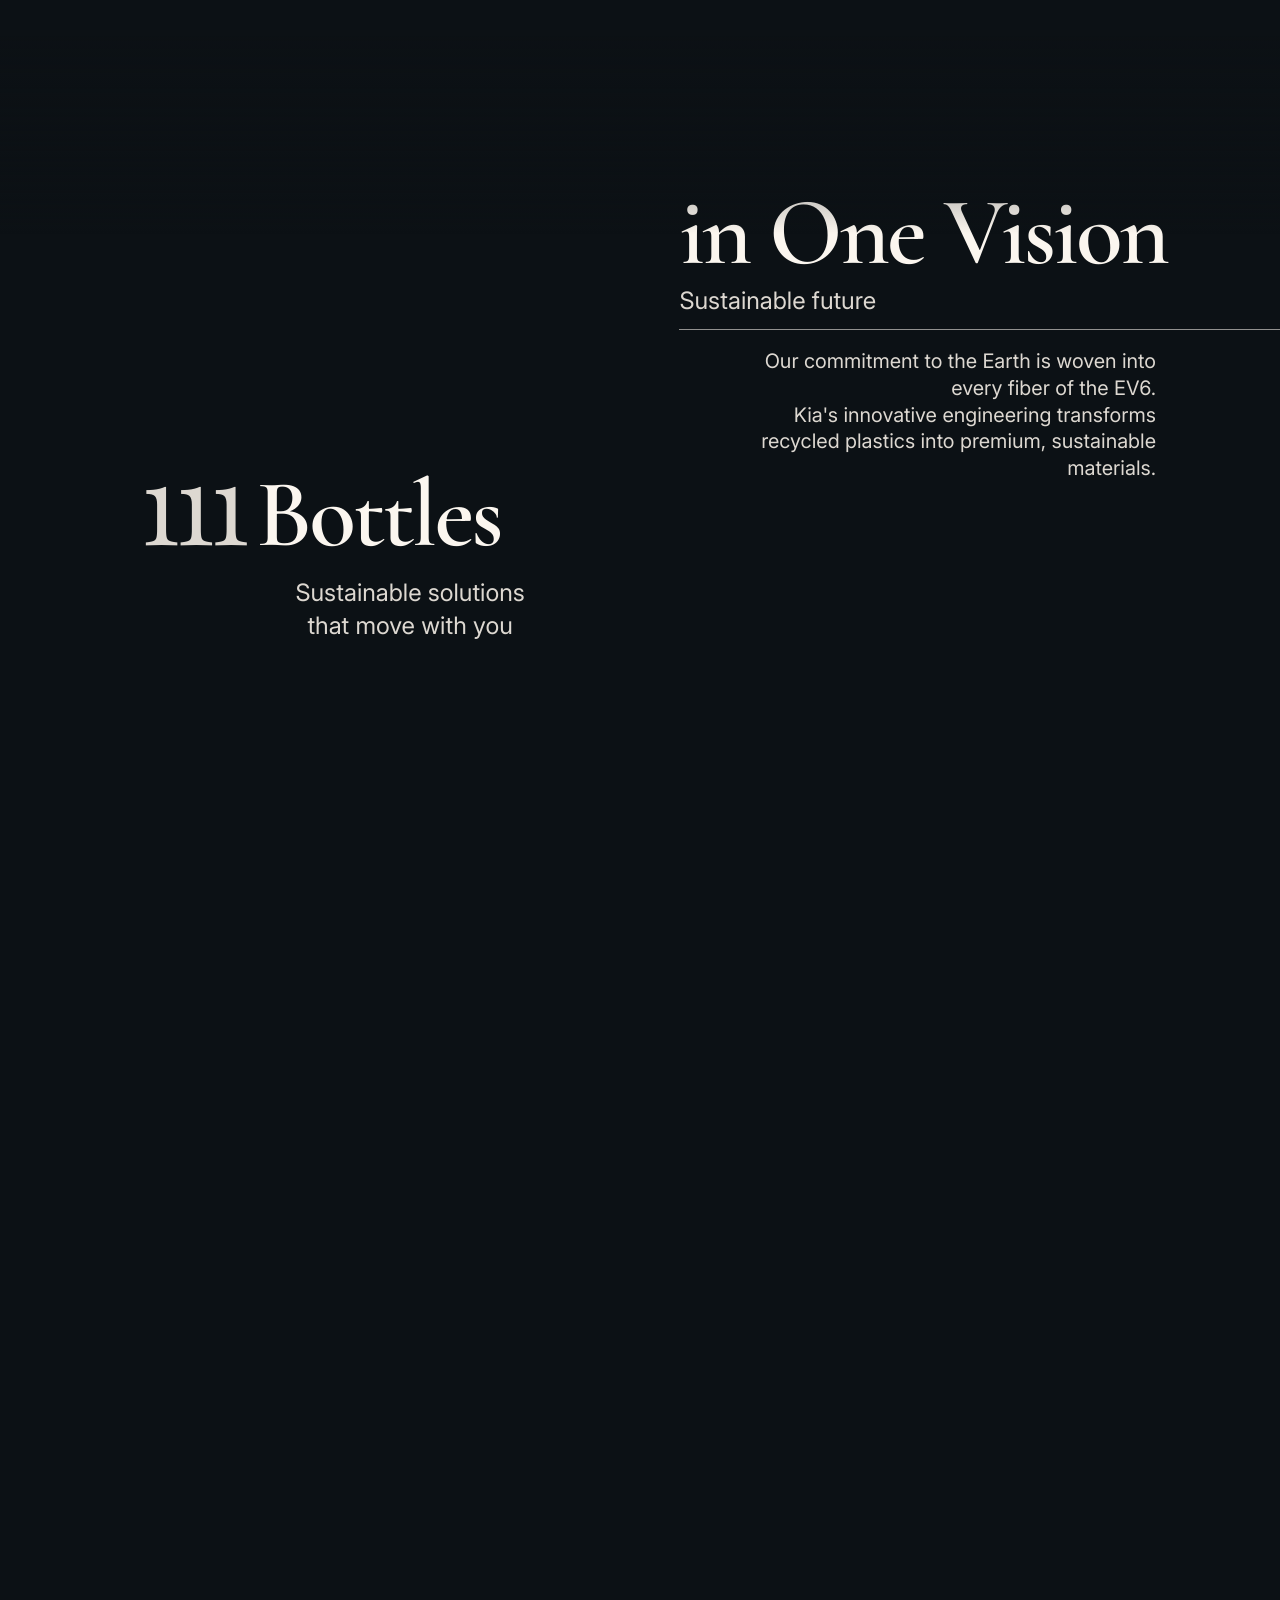
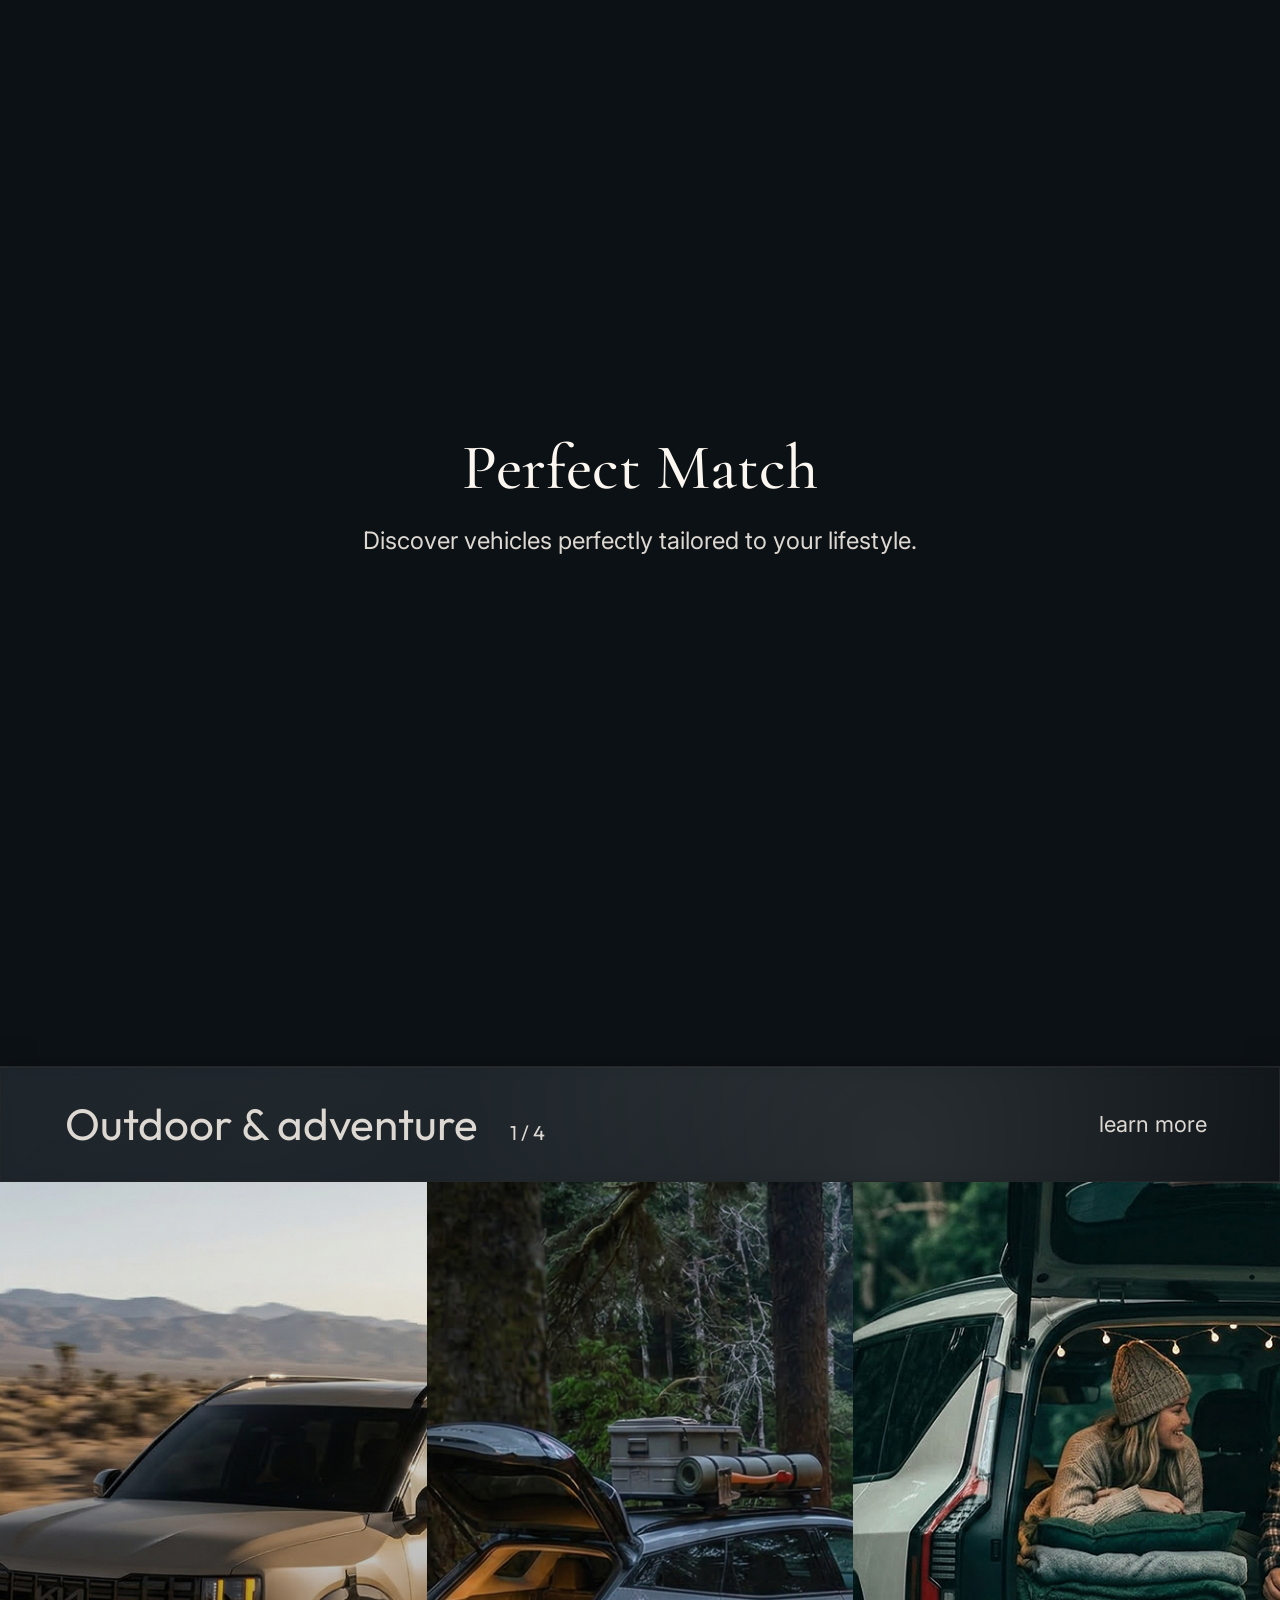
==== commit 564c1c29: "Refine quick move and review scrolling" ====
--- a/index.html
+++ b/index.html
@@ -9,6 +9,7 @@
   <meta property="og:title" content="Kia Motors" />
   <meta property="og:description" content="Discover Kia’s sustainable and innovative mobility solutions." />
   <meta property="og:url" content="https://yebina1.github.io/kia/" />
+  <!-- 절대경로 -->
   <meta property="og:image" content="https://yebina1.github.io/kia/img/og_img.png" />
   <meta property="og:image:width" content="1200" />
   <meta property="og:image:height" content="630" />
@@ -21,9 +22,12 @@
   <link rel="shortcut icon" href="img/favicon/favicon.ico" type="image/x-icon">
   <link rel="icon" type="image/png" sizes="32x32" href="img/favicon/favicon-32x32.png">
   <link rel="icon" type="image/png" sizes="16x16" href="img/favicon/favicon-16x16.png">
+  <!-- ?醫뤿탣 -->
   <link rel="apple-touch-icon" sizes="180x180" href="img/favicon/apple-touch-icon.png">
+  <!-- ??덈굡嚥≪뮇???-->
   <link rel="icon" type="image/png" sizes="192x192" href="img/favicon/android-chrome-192x192.png">
   <link rel="icon" type="image/png" sizes="512x512" href="img/favicon/android-chrome-512x512.png">
+  <!-- get css -->
   <!-- Basic Icons -->
   <link href="https://cdn.boxicons.com/3.0.8/fonts/basic/boxicons.min.css" rel="stylesheet">
   <!-- Filled Icons -->
@@ -32,7 +36,7 @@
   <link href="https://cdn.boxicons.com/3.0.8/fonts/brands/boxicons-brands.min.css" rel="stylesheet">
   <link href="https://unpkg.com/aos@2.3.1/dist/aos.css" rel="stylesheet">
   <link rel="stylesheet" href="https://cdn.jsdelivr.net/npm/swiper@11/swiper-bundle.min.css" />
-  <!-- my css -->
+  <!-- 내 css -->
   <link rel="stylesheet" href="css/reset.css">
   <link rel="stylesheet" href="css/common.css">
   <link rel="stylesheet" href="css/main.css">
@@ -44,10 +48,11 @@
   <!-- media css -->
   <link rel="stylesheet" href="css/common_media.css">
   <link rel="stylesheet" href="css/main_media.css">
+  <!-- 가져온 js -->
   <script src="https://cdn.jsdelivr.net/npm/gsap@3.13.0/dist/gsap.min.js"></script>
   <script src="https://cdn.jsdelivr.net/npm/gsap@3.13.0/dist/ScrollTrigger.min.js"></script>
   <script src="https://cdn.jsdelivr.net/npm/lenis@1/dist/lenis.min.js"></script>
-  <!-- my script -->
+  <!-- 내 script -->
   <script src="js/common.js" defer></script>
   <script src="js/main.js" defer></script>
 </head>
@@ -206,9 +211,6 @@
               <img class="best_car_image" src="" alt="">
             </span>
           </button>
-          <div class="best_progress" aria-label="Featured vehicle progress">
-            <ol class="best_progress_list"></ol>
-          </div>
         </div>
         <div class="info_con">
           <ul class="best_spec_list">
@@ -1082,4 +1084,4 @@
   </div> <!-- //.wrap -->
 </body>
 
-</html>
+</html>
--- a/css/common.css
+++ b/css/common.css
@@ -18,25 +18,12 @@
   font-family: "Inter", sans-serif;
 }
 
-header a:not(.icon_menu):is(:not([href]), [href=""], [href="#"]),
-footer a:is(:not([href]), [href=""], [href="#"]) {
-  color: rgba(221, 216, 209, 0.3) !important;
-  pointer-events: none !important;
-  cursor: default !important;
-}
-
-header a:not(.icon_menu):is(:not([href]), [href=""], [href="#"]) i,
-header a:not(.icon_menu):is(:not([href]), [href=""], [href="#"]) span,
-footer a:is(:not([href]), [href=""], [href="#"]) i,
-footer a:is(:not([href]), [href=""], [href="#"]) span {
-  color: inherit !important;
-}
-
-header a:not(.icon_menu):is(:not([href]), [href=""], [href="#"]) img,
-header a:not(.icon_menu):is(:not([href]), [href=""], [href="#"]) svg,
-footer a:is(:not([href]), [href=""], [href="#"]) img,
-footer a:is(:not([href]), [href=""], [href="#"]) svg {
-  opacity: 0.3;
+a[href=""],
+a[href=""]:hover,
+a[href=""]:focus-visible {
+  color: rgba(221, 216, 209, 0.3);
+  pointer-events: none;
+  cursor: default;
 }
 
 div,
@@ -1262,10 +1249,6 @@
 
 footer {
   width: 100%;
-  position: relative;
-  z-index: 30;
-  isolation: isolate;
-  background: #0c1115;
 }
 
 footer .inner {
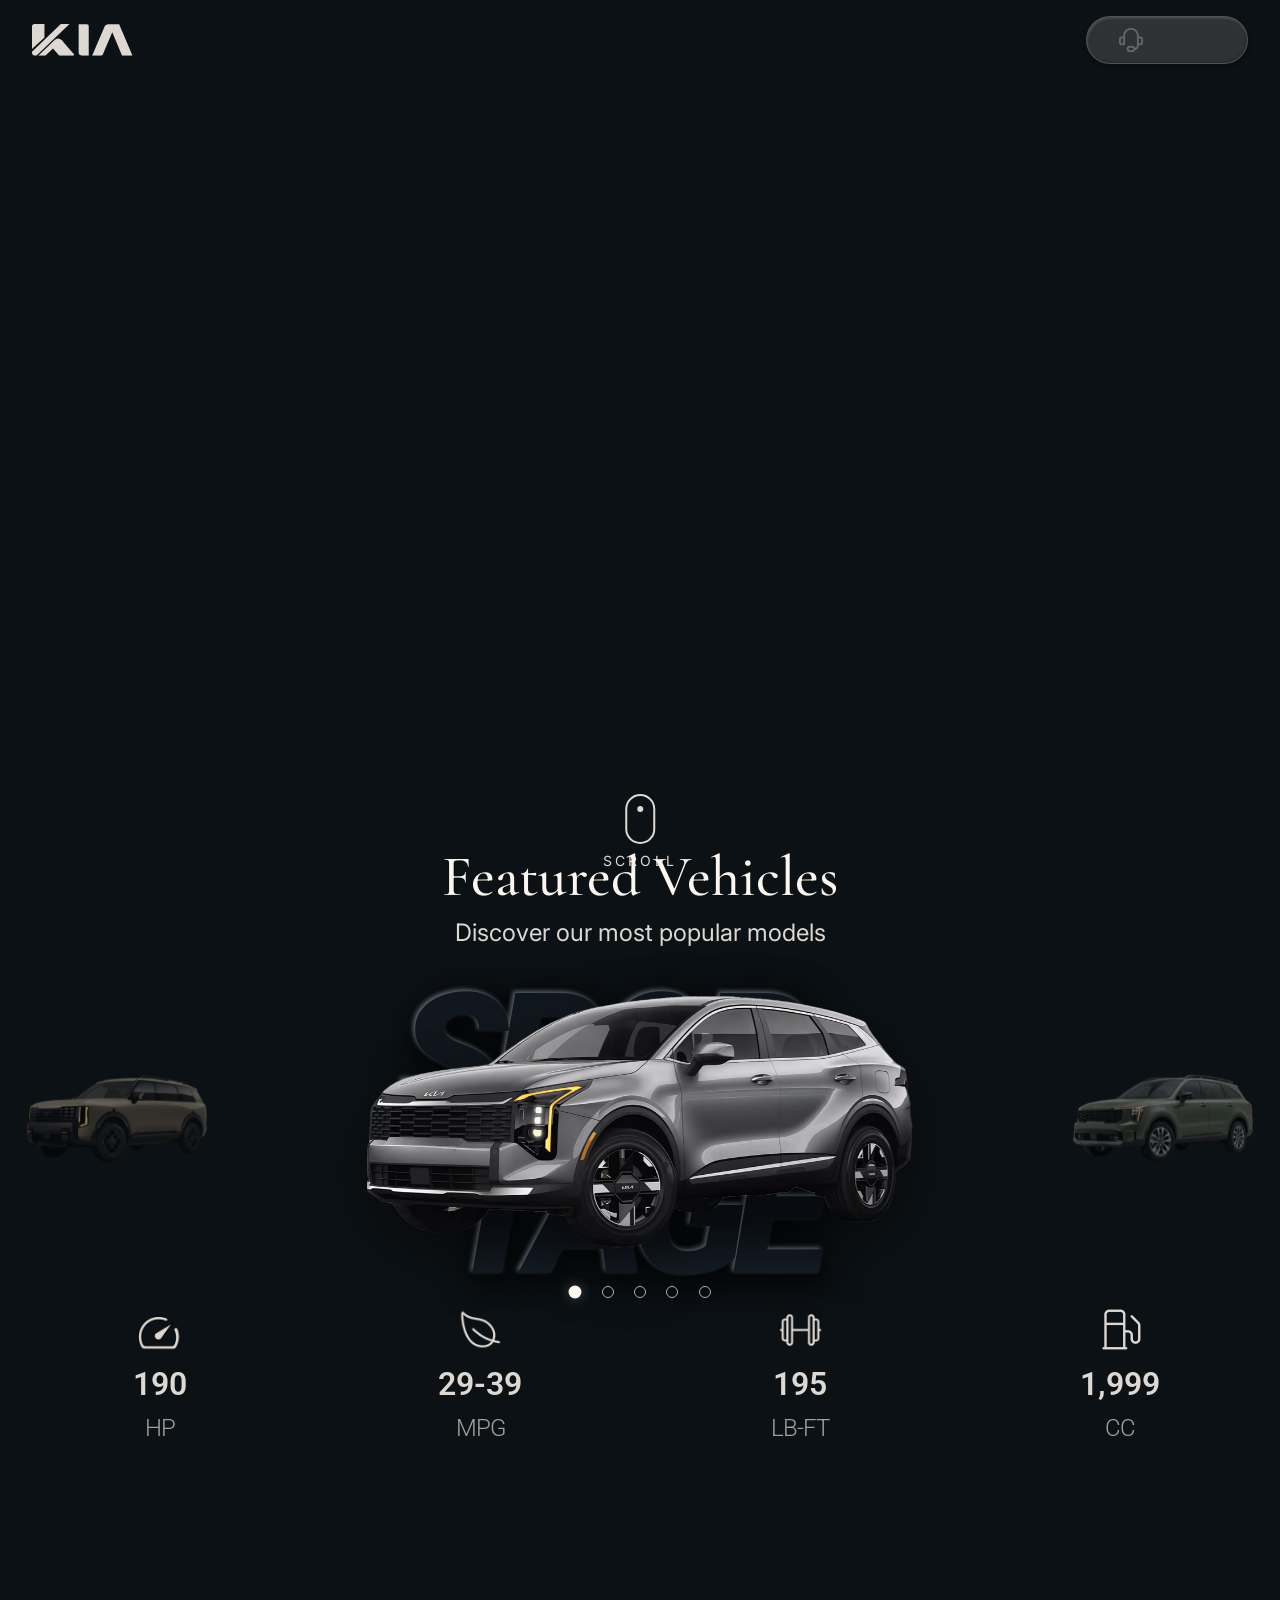
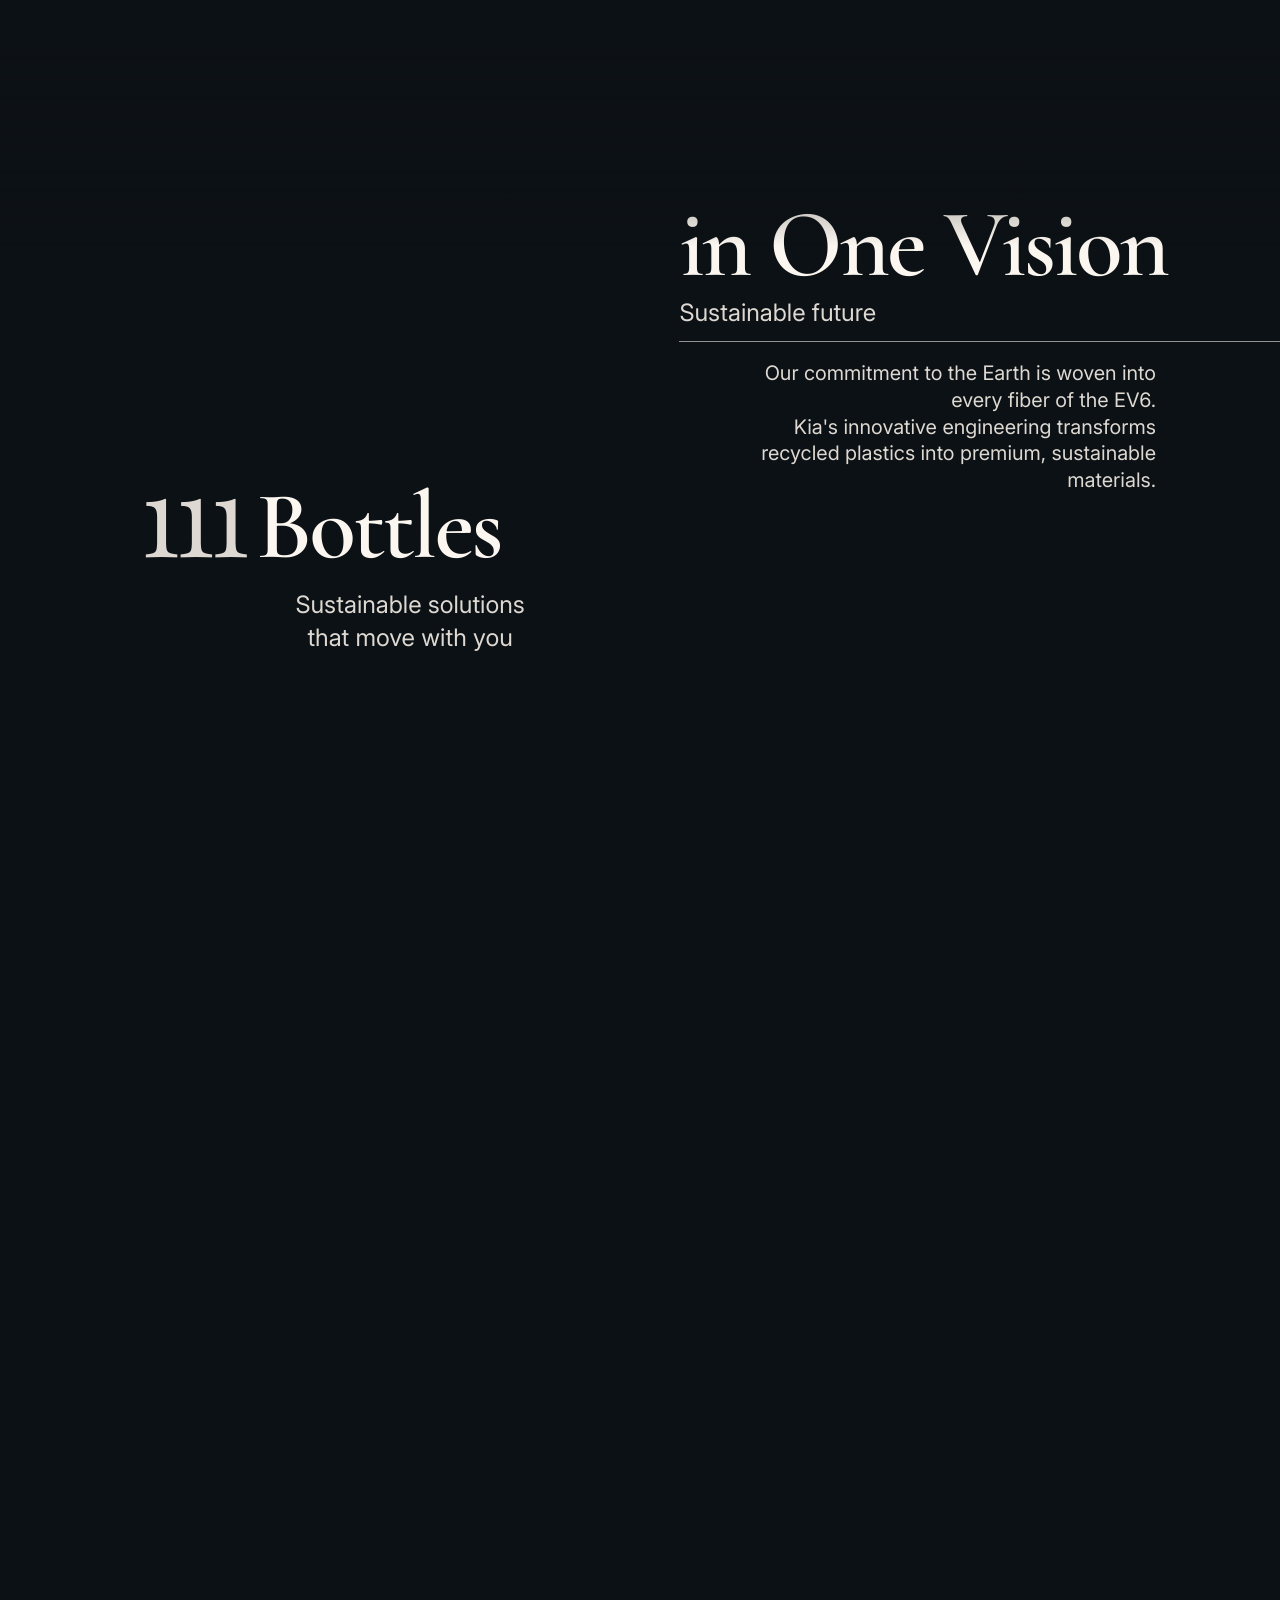
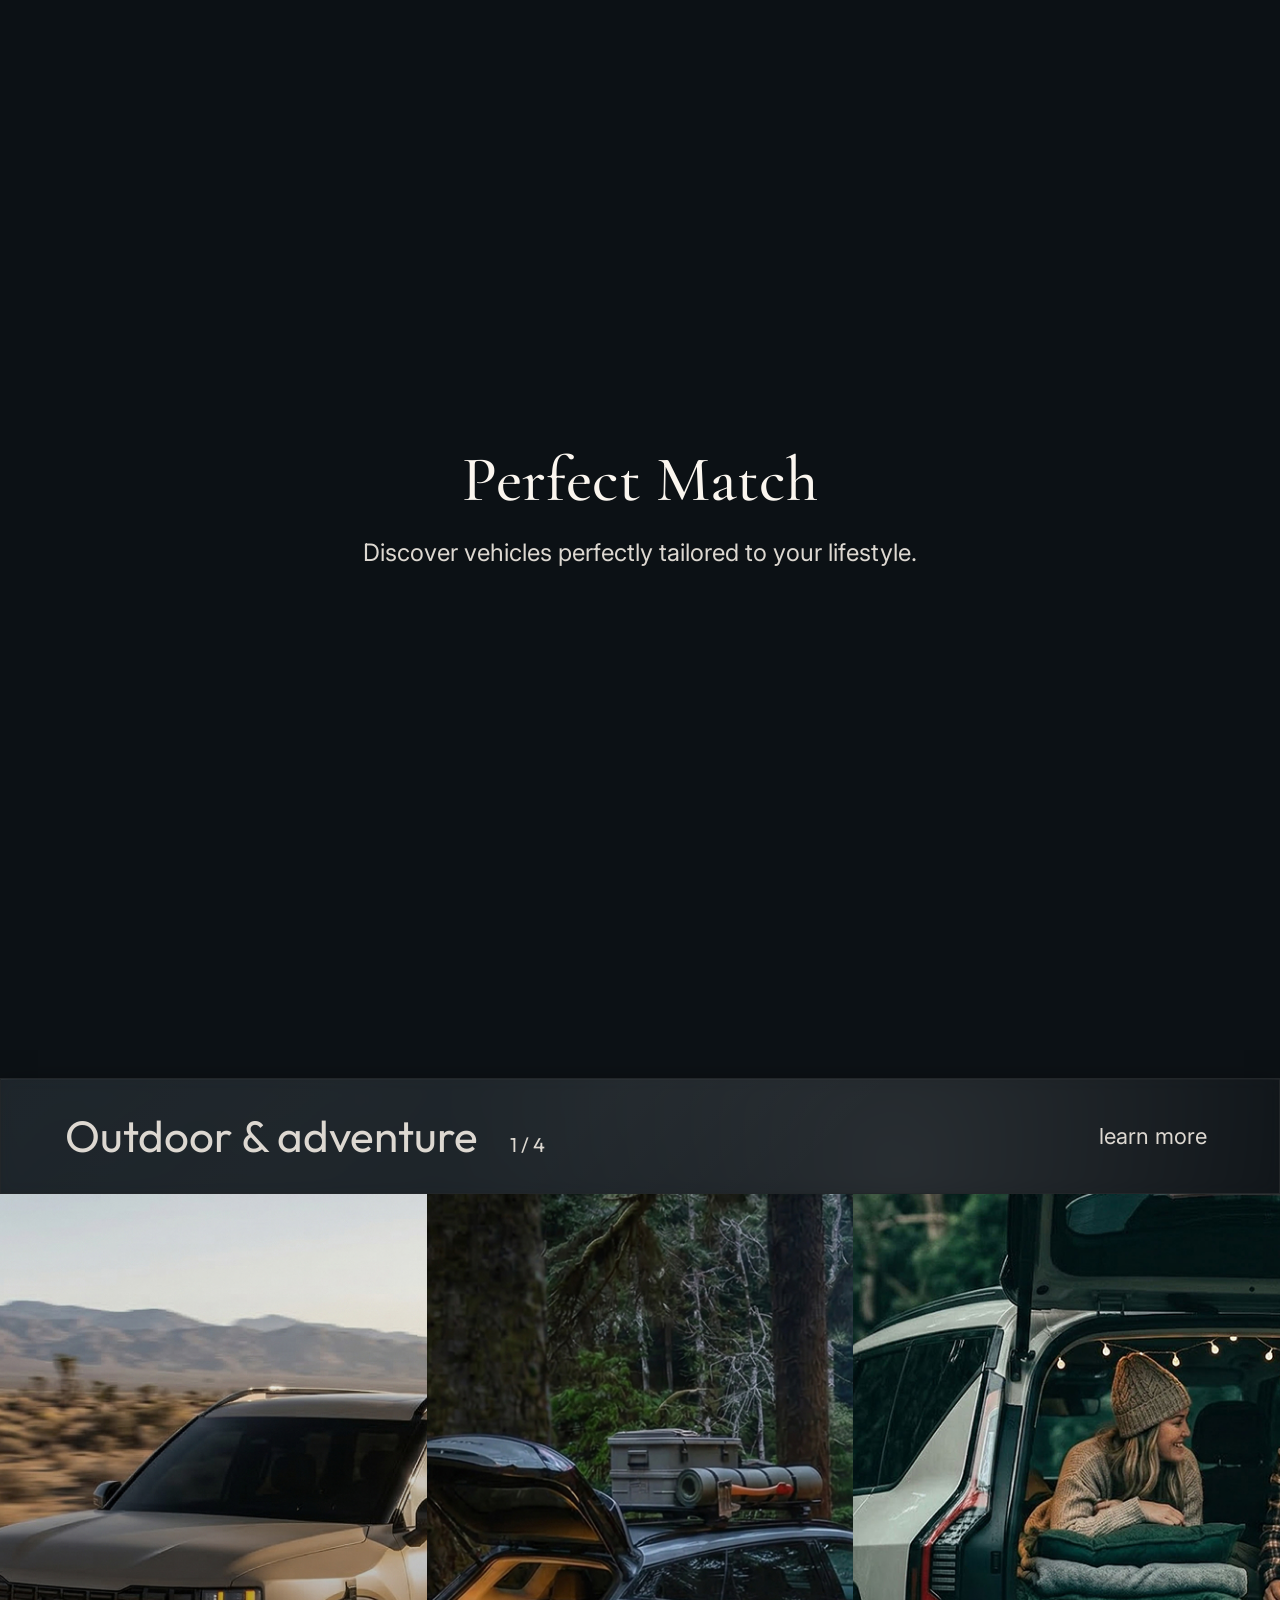
==== commit a5ed664d: "ev6섹션 반응형 진행중" ====
--- a/index.html
+++ b/index.html
@@ -9,7 +9,6 @@
   <meta property="og:title" content="Kia Motors" />
   <meta property="og:description" content="Discover Kia’s sustainable and innovative mobility solutions." />
   <meta property="og:url" content="https://yebina1.github.io/kia/" />
-  <!-- 절대경로 -->
   <meta property="og:image" content="https://yebina1.github.io/kia/img/og_img.png" />
   <meta property="og:image:width" content="1200" />
   <meta property="og:image:height" content="630" />
@@ -22,12 +21,9 @@
   <link rel="shortcut icon" href="img/favicon/favicon.ico" type="image/x-icon">
   <link rel="icon" type="image/png" sizes="32x32" href="img/favicon/favicon-32x32.png">
   <link rel="icon" type="image/png" sizes="16x16" href="img/favicon/favicon-16x16.png">
-  <!-- ?醫뤿탣 -->
   <link rel="apple-touch-icon" sizes="180x180" href="img/favicon/apple-touch-icon.png">
-  <!-- ??덈굡嚥≪뮇???-->
   <link rel="icon" type="image/png" sizes="192x192" href="img/favicon/android-chrome-192x192.png">
   <link rel="icon" type="image/png" sizes="512x512" href="img/favicon/android-chrome-512x512.png">
-  <!-- get css -->
   <!-- Basic Icons -->
   <link href="https://cdn.boxicons.com/3.0.8/fonts/basic/boxicons.min.css" rel="stylesheet">
   <!-- Filled Icons -->
@@ -36,7 +32,7 @@
   <link href="https://cdn.boxicons.com/3.0.8/fonts/brands/boxicons-brands.min.css" rel="stylesheet">
   <link href="https://unpkg.com/aos@2.3.1/dist/aos.css" rel="stylesheet">
   <link rel="stylesheet" href="https://cdn.jsdelivr.net/npm/swiper@11/swiper-bundle.min.css" />
-  <!-- 내 css -->
+  <!-- my css -->
   <link rel="stylesheet" href="css/reset.css">
   <link rel="stylesheet" href="css/common.css">
   <link rel="stylesheet" href="css/main.css">
@@ -48,11 +44,11 @@
   <!-- media css -->
   <link rel="stylesheet" href="css/common_media.css">
   <link rel="stylesheet" href="css/main_media.css">
-  <!-- 가져온 js -->
   <script src="https://cdn.jsdelivr.net/npm/gsap@3.13.0/dist/gsap.min.js"></script>
   <script src="https://cdn.jsdelivr.net/npm/gsap@3.13.0/dist/ScrollTrigger.min.js"></script>
   <script src="https://cdn.jsdelivr.net/npm/lenis@1/dist/lenis.min.js"></script>
-  <!-- 내 script -->
+  <script src="https://cdn.jsdelivr.net/npm/swiper@11/swiper-bundle.min.js"></script>
+  <!-- my script -->
   <script src="js/common.js" defer></script>
   <script src="js/main.js" defer></script>
 </head>
@@ -78,8 +74,7 @@
               <li>
                 <a href="">center</a>
               </li>
-              <li><a href="https://owners.kia.com/us/en/kia-owner-portal.html/?_cl=lwUtf1tE82IMPKyvdS7rDF6I">owners
-                  page<i class="bx bx-arrow-up-right-stroke"></i></a></li>
+              <li><a href="">owners page<i class="bx bx-arrow-up-right-stroke"></i></a></li>
             </ul>
             <div class="icons">
               <a href="" aria-label="customer support"><img src="img/main/header/headphone.svg"
@@ -161,8 +156,7 @@
                 </ul> <!-- //.m_sub -->
               </li>
               <li>
-                <a href="https://owners.kia.com/us/en/kia-owner-portal.html/?_cl=lwUtf1tE82IMPKyvdS7rDF6I">owners page
-                  <i class="bx bx-arrow-up-right-stroke"></i></a>
+                <a href="">owners page <i class="bx bx-arrow-up-right-stroke"></i></a>
               </li>
             </ul>
           </nav>
@@ -187,62 +181,70 @@
           <h2>Featured Vehicles</h2>
           <p>Discover our most popular models</p>
         </div>
-        <div class="best_showcase">
-          <div class="best_back_text" aria-hidden="true">
-            <div class="text_group">
-              <p class="glass">KIA</p>
+        <div class="best_swipe_area">
+          <div class="best_showcase">
+            <div class="best_back_text" aria-hidden="true">
+              <div class="text_group">
+                <p class="glass">KIA</p>
+              </div>
+            </div>
+            <button type="button" class="best_car_card best_car_card_left" data-slot="left"
+              aria-label="Show previous vehicle">
+              <span class="best_car_frame">
+                <img class="best_car_image" src="" alt="">
+              </span>
+            </button>
+            <button type="button" class="best_car_card best_car_card_main main" data-slot="main"
+              aria-label="Current vehicle">
+              <span class="best_car_frame">
+                <img class="best_car_image" src="./img/main/best/sportage.png" alt="Kia Sportage">
+              </span>
+            </button>
+            <button type="button" class="best_car_card best_car_card_right" data-slot="right"
+              aria-label="Show next vehicle">
+              <span class="best_car_frame">
+                <img class="best_car_image" src="" alt="">
+              </span>
+            </button>
+            <div class="best_progress" aria-label="Featured vehicle progress">
+              <ol class="best_progress_list"></ol>
             </div>
           </div>
-          <button type="button" class="best_car_card best_car_card_left" data-slot="left"
-            aria-label="Show previous vehicle">
-            <span class="best_car_frame">
-              <img class="best_car_image" src="" alt="">
-            </span>
-          </button>
-          <button type="button" class="best_car_card best_car_card_main main" data-slot="main"
-            aria-label="Current vehicle">
-            <span class="best_car_frame">
-              <img class="best_car_image" src="./img/main/best/sportage.png" alt="Kia Sportage">
-            </span>
-          </button>
-          <button type="button" class="best_car_card best_car_card_right" data-slot="right"
-            aria-label="Show next vehicle">
-            <span class="best_car_frame">
-              <img class="best_car_image" src="" alt="">
-            </span>
-          </button>
-        </div>
-        <div class="info_con">
-          <ul class="best_spec_list">
-            <li class="best_spec_item">
-              <span class="best_spec_label"><img src="img/main/best/horsepower.png" alt="Horsepower"></span>
-              <strong class="best_spec_value" data-spec="horsepower">
-                <span class="best_spec_number"></span>
-                <span class="best_spec_unit"></span>
-              </strong>
-            </li>
-            <li class="best_spec_item">
-              <span class="best_spec_label"><img src="img/main/best/efficiency.png" alt="Efficiency"></span>
-              <strong class="best_spec_value" data-spec="efficiency">
-                <span class="best_spec_number"></span>
-                <span class="best_spec_unit"></span>
-              </strong>
-            </li>
-            <li class="best_spec_item">
-              <span class="best_spec_label"><img src="img/main/best/torque.png" alt="Torque"></span>
-              <strong class="best_spec_value" data-spec="torque">
-                <span class="best_spec_number"></span>
-                <span class="best_spec_unit"></span>
-              </strong>
-            </li>
-            <li class="best_spec_item">
-              <span class="best_spec_label"><img src="img/main/best/engine.png" alt="Engine"></span>
-              <strong class="best_spec_value" data-spec="engine">
-                <span class="best_spec_number"></span>
-                <span class="best_spec_unit"></span>
-              </strong>
-            </li>
-          </ul>
+          <div class="info_con">
+            <ul class="best_spec_list">
+              <li class="best_spec_item">
+                <span class="best_spec_label"><img src="img/main/best/horsepower.png" alt="Horsepower"></span>
+                <strong class="best_spec_value" data-spec="horsepower">
+                  <span class="best_spec_number"></span>
+                  <span class="best_spec_unit"></span>
+                </strong>
+              </li>
+              <li class="best_spec_item">
+                <span class="best_spec_label"><img src="img/main/best/efficiency.png" alt="Efficiency"></span>
+                <strong class="best_spec_value" data-spec="efficiency">
+                  <span class="best_spec_number"></span>
+                  <span class="best_spec_unit"></span>
+                </strong>
+              </li>
+              <li class="best_spec_item">
+                <span class="best_spec_label"><img src="img/main/best/torque.png" alt="Torque"></span>
+                <strong class="best_spec_value" data-spec="torque">
+                  <span class="best_spec_number"></span>
+                  <span class="best_spec_unit"></span>
+                </strong>
+              </li>
+              <li class="best_spec_item">
+                <span class="best_spec_label"><img src="img/main/best/engine.png" alt="Engine"></span>
+                <strong class="best_spec_value" data-spec="engine">
+                  <span class="best_spec_number"></span>
+                  <span class="best_spec_unit"></span>
+                </strong>
+              </li>
+            </ul>
+          </div>
+          <div class="best_mobile_swiper swiper" aria-hidden="true">
+            <div class="swiper-wrapper best_mobile_swiper_wrapper"></div>
+          </div>
         </div>
       </div> <!-- //.inner -->
     </section> <!-- //.best -->
@@ -364,6 +366,14 @@
           <div class="bottom_fade"></div>
         </div> <!-- //.sticky_scene -->
       </div> <!-- //.scroll_scene -->
+      <div class="ev6_mobile_swiper swiper" aria-label="EV6 sustainable materials highlights">
+        <div class="ev6_mobile_copy ev6_mobile_copy_static">
+          <h3 class="ev6_mobile_title">111 Bottles, 1 Vision,<br>in EV6</h3>
+          <p class="ev6_mobile_desc">Sustainable future</p>
+        </div>
+        <div class="swiper-wrapper ev6_mobile_swiper_wrapper"></div>
+        <div class="swiper-pagination ev6_mobile_pagination"></div>
+      </div>
     </section> <!-- //.ev6 -->
     <div class="match">
       <section class="intro">
@@ -1084,4 +1094,4 @@
   </div> <!-- //.wrap -->
 </body>
 
-</html>+</html>
--- a/css/main.css
+++ b/css/main.css
@@ -589,6 +589,14 @@
   overflow-x: clip;
 }
 
+.ev6_mobile_swiper {
+  display: none;
+}
+
+.ev6_mobile_pagination {
+  display: none;
+}
+
 .serif {
   font-family: Georgia, "Times New Roman", Times, serif;
   font-weight: 400;
--- a/css/main_media.css
+++ b/css/main_media.css
@@ -204,6 +204,170 @@
         :root {
         --belt-speed: 92;
     }
+      .ev6 {
+        position: relative;
+        min-height: 100svh;
+        padding: 32px 24px 40px;
+        background: #0c1115;
+      }
+      .scroll_scene {
+        display: none;
+      }
+      .ev6_mobile_swiper {
+        display: block;
+        position: relative;
+        width: 100%;
+        min-height: calc(100svh - 72px);
+        overflow: hidden;
+      }
+      .ev6_mobile_copy_static {
+        position: relative;
+        z-index: 5;
+        width: min(100%, 420px);
+        margin: 0 auto;
+        text-align: center;
+        pointer-events: none;
+      }
+      .ev6_mobile_swiper_wrapper {
+        align-items: stretch;
+        margin-top: 18px;
+      }
+      .ev6_mobile_slide {
+        min-height: calc(100svh - 72px);
+        display: flex;
+        align-items: stretch;
+      }
+      .ev6_mobile_stage {
+        position: relative;
+        width: min(100%, 420px);
+        min-height: 100%;
+        margin: 0 auto;
+        padding: 12px 0 28px;
+      }
+      .ev6_mobile_copy {
+        position: relative;
+        z-index: 3;
+        width: 100%;
+        text-align: center;
+      }
+      .ev6_mobile_title {
+        margin: 0;
+        font-family: "Cormorant Garamond", Georgia, serif;
+        font-size: clamp(34px, 6vw, 48px);
+        font-weight: 600;
+        line-height: 0.92;
+        letter-spacing: -0.03em;
+        color: var(--kia-white1);
+      }
+      .ev6_mobile_desc {
+        margin: 10px 0 0;
+        font-size: 15px;
+        line-height: 1.3;
+        color: rgba(243, 238, 232, 0.7);
+      }
+      .ev6_mobile_visual {
+        position: absolute;
+        inset: 0 0 0;
+        display: flex;
+        align-items: center;
+        justify-content: center;
+      }
+      .ev6_mobile_car_shell {
+        position: relative;
+        width: min(100%, 420px);
+        aspect-ratio: 0.98 / 1.56;
+      }
+      .ev6_mobile_car_mask {
+        position: absolute;
+        left: 50%;
+        top: 40%;
+        width: 96%;
+        height: auto;
+        transform: translate(-50%, -50%);
+        user-select: none;
+        pointer-events: none;
+      }
+      .ev6_mobile_car_mask {
+        opacity: 0.92;
+        mix-blend-mode: screen;
+        filter: drop-shadow(0 0 18px rgba(144, 227, 255, 0.16));
+      }
+      .ev6_mobile_slide .photo_card {
+        position: absolute;
+        left: 50%;
+        right: auto;
+        bottom: 6px;
+        width: 256px;
+        height: 200px;
+        opacity: 1;
+        transform: translateX(-50%) scale(1);
+        z-index: 3;
+        overflow: hidden;
+        border-radius: 28px;
+        filter: drop-shadow(0 20px 40px rgba(0, 0, 0, 0.34));
+      }
+      .ev6_mobile_slide .photo_card img {
+        display: block;
+        width: 100%;
+        height: 100%;
+        object-fit: cover;
+        border-radius: 28px;
+      }
+      .ev6_mobile_card_overlay {
+        position: absolute;
+        inset: 0;
+        display: flex;
+        flex-direction: column;
+        justify-content: space-between;
+        padding: 14px 14px 16px;
+        background: linear-gradient(180deg, rgba(9, 12, 18, 0.08) 0%, rgba(9, 12, 18, 0.2) 30%, rgba(9, 12, 18, 0.62) 100%);
+      }
+      .ev6_mobile_card_close {
+        align-self: flex-end;
+        width: 34px;
+        height: 34px;
+        border: 0;
+        border-radius: 50%;
+        background: rgba(255, 255, 255, 0.18);
+        color: rgba(255, 255, 255, 0.95);
+        font-size: 28px;
+        line-height: 1;
+        cursor: default;
+      }
+      .ev6_mobile_card_text {
+        color: var(--kia-white1);
+      }
+      .ev6_mobile_card_title {
+        display: block;
+        max-width: 190px;
+        font-size: clamp(20px, 4.8vw, 26px);
+        line-height: 1.02;
+        letter-spacing: -0.03em;
+      }
+      .ev6_mobile_card_body {
+        margin: 8px 0 0;
+        max-width: 210px;
+        font-size: 13px;
+        line-height: 1.24;
+        color: rgba(243, 238, 232, 0.84);
+      }
+      .ev6_mobile_pagination {
+        display: flex;
+        justify-content: center;
+        gap: 8px;
+        margin-top: 14px;
+      }
+      .ev6_mobile_pagination .swiper-pagination-bullet {
+        width: 8px;
+        height: 8px;
+        margin: 0;
+        border: 1px solid rgba(243, 238, 232, 0.9);
+        background: transparent;
+        opacity: 0.85;
+      }
+      .ev6_mobile_pagination .swiper-pagination-bullet-active {
+        background: var(--kia-white1);
+      }
       .scroll_scene { height: 1360vh; }
       .car_wrap { height: min(118vh, 1180px); }
       .overview_left { top: 60%; width: min(40vw, 420px); }
@@ -229,6 +393,45 @@
 
     @media (max-width: 767px) {
 
+      .ev6 {
+        padding: 24px 16px 32px;
+        background: #0c1115;
+      }
+
+      .ev6_mobile_swiper,
+      .ev6_mobile_slide {
+        min-height: calc(100svh - 56px);
+      }
+
+      .ev6_mobile_stage {
+        padding-bottom: 20px;
+      }
+
+      .ev6_mobile_visual {
+        inset: 0;
+      }
+
+      .ev6_mobile_desc {
+        font-size: 14px;
+      }
+
+      .ev6_mobile_car_shell {
+        width: min(100%, 360px);
+      }
+
+      .ev6_mobile_slide .photo_card {
+        width: 256px;
+        height: 200px;
+      }
+
+      .ev6_mobile_card_title {
+        max-width: 170px;
+      }
+
+      .ev6_mobile_card_body {
+        max-width: 186px;
+      }
+
       .scroll_scene { height: 1320vh; }
       .car_wrap { height: min(110vh, 980px); }
       .scroll_down_wrap { padding-bottom: 24px; }
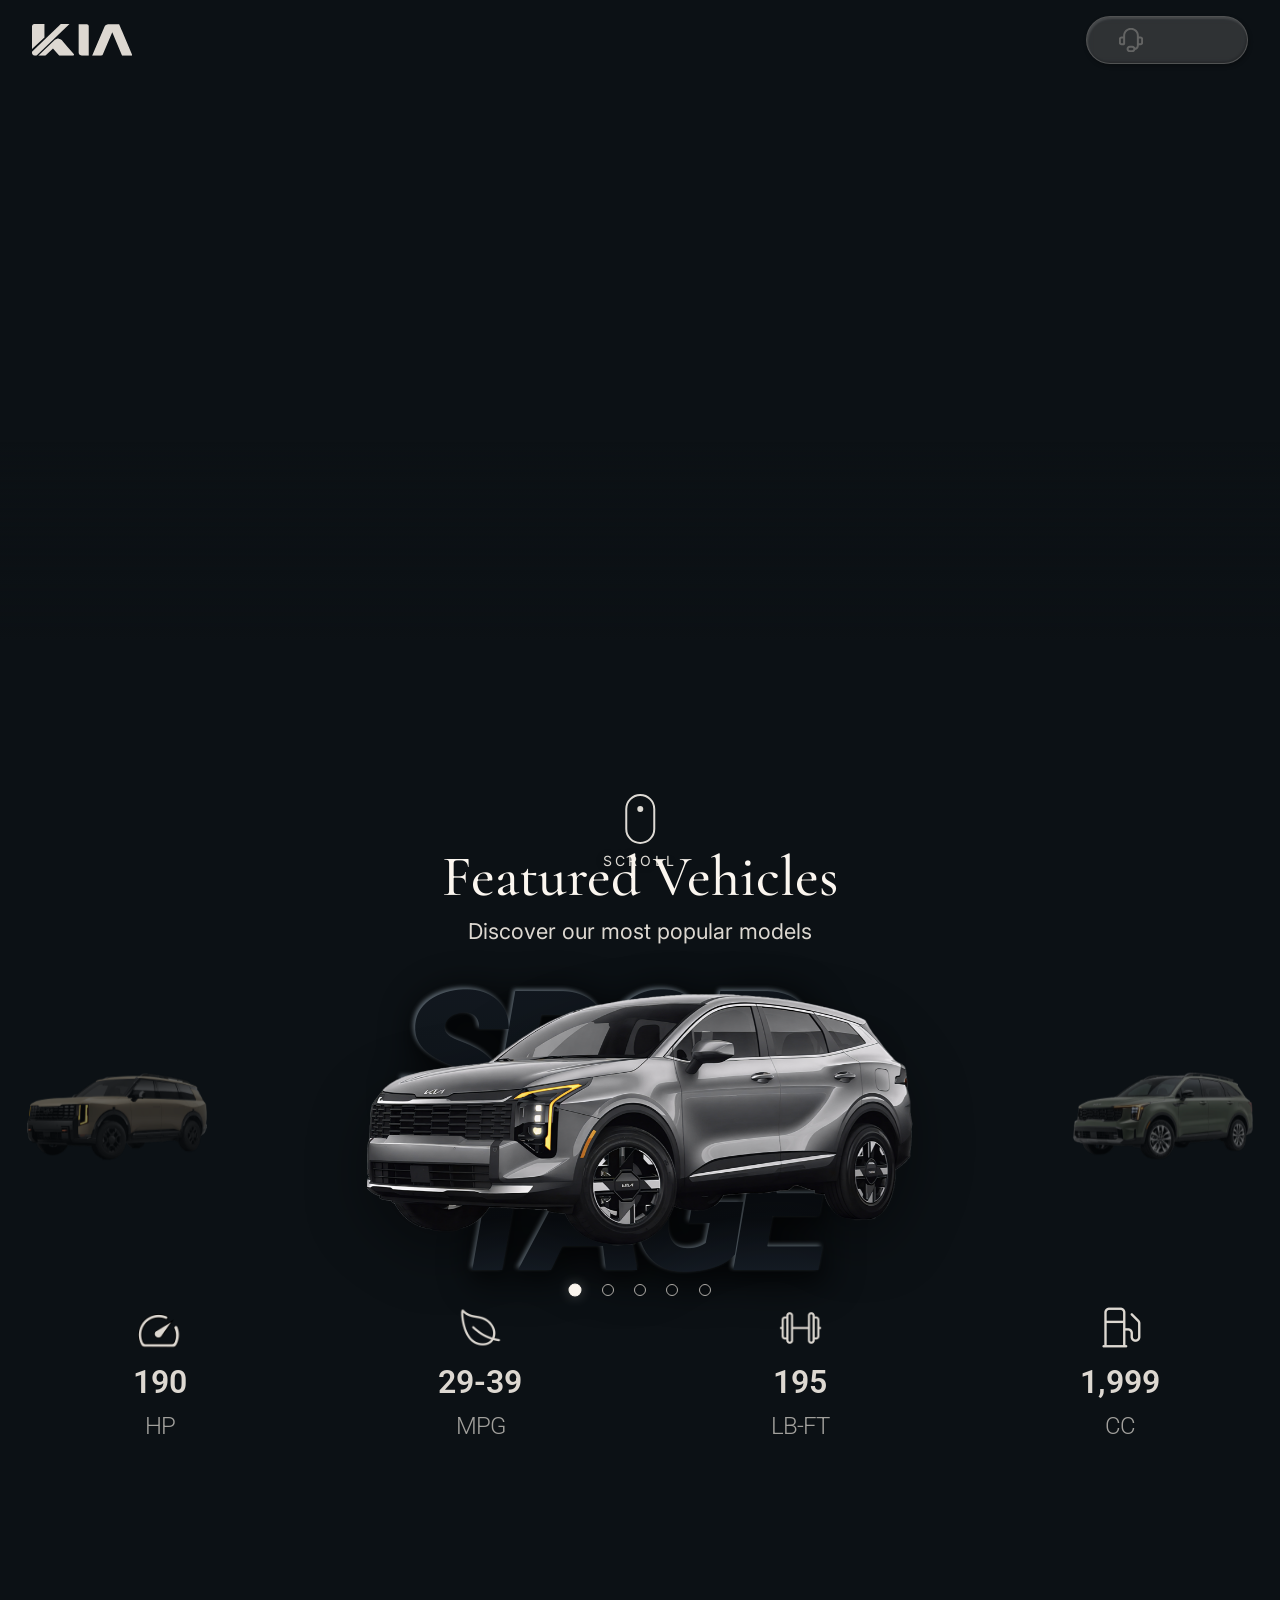
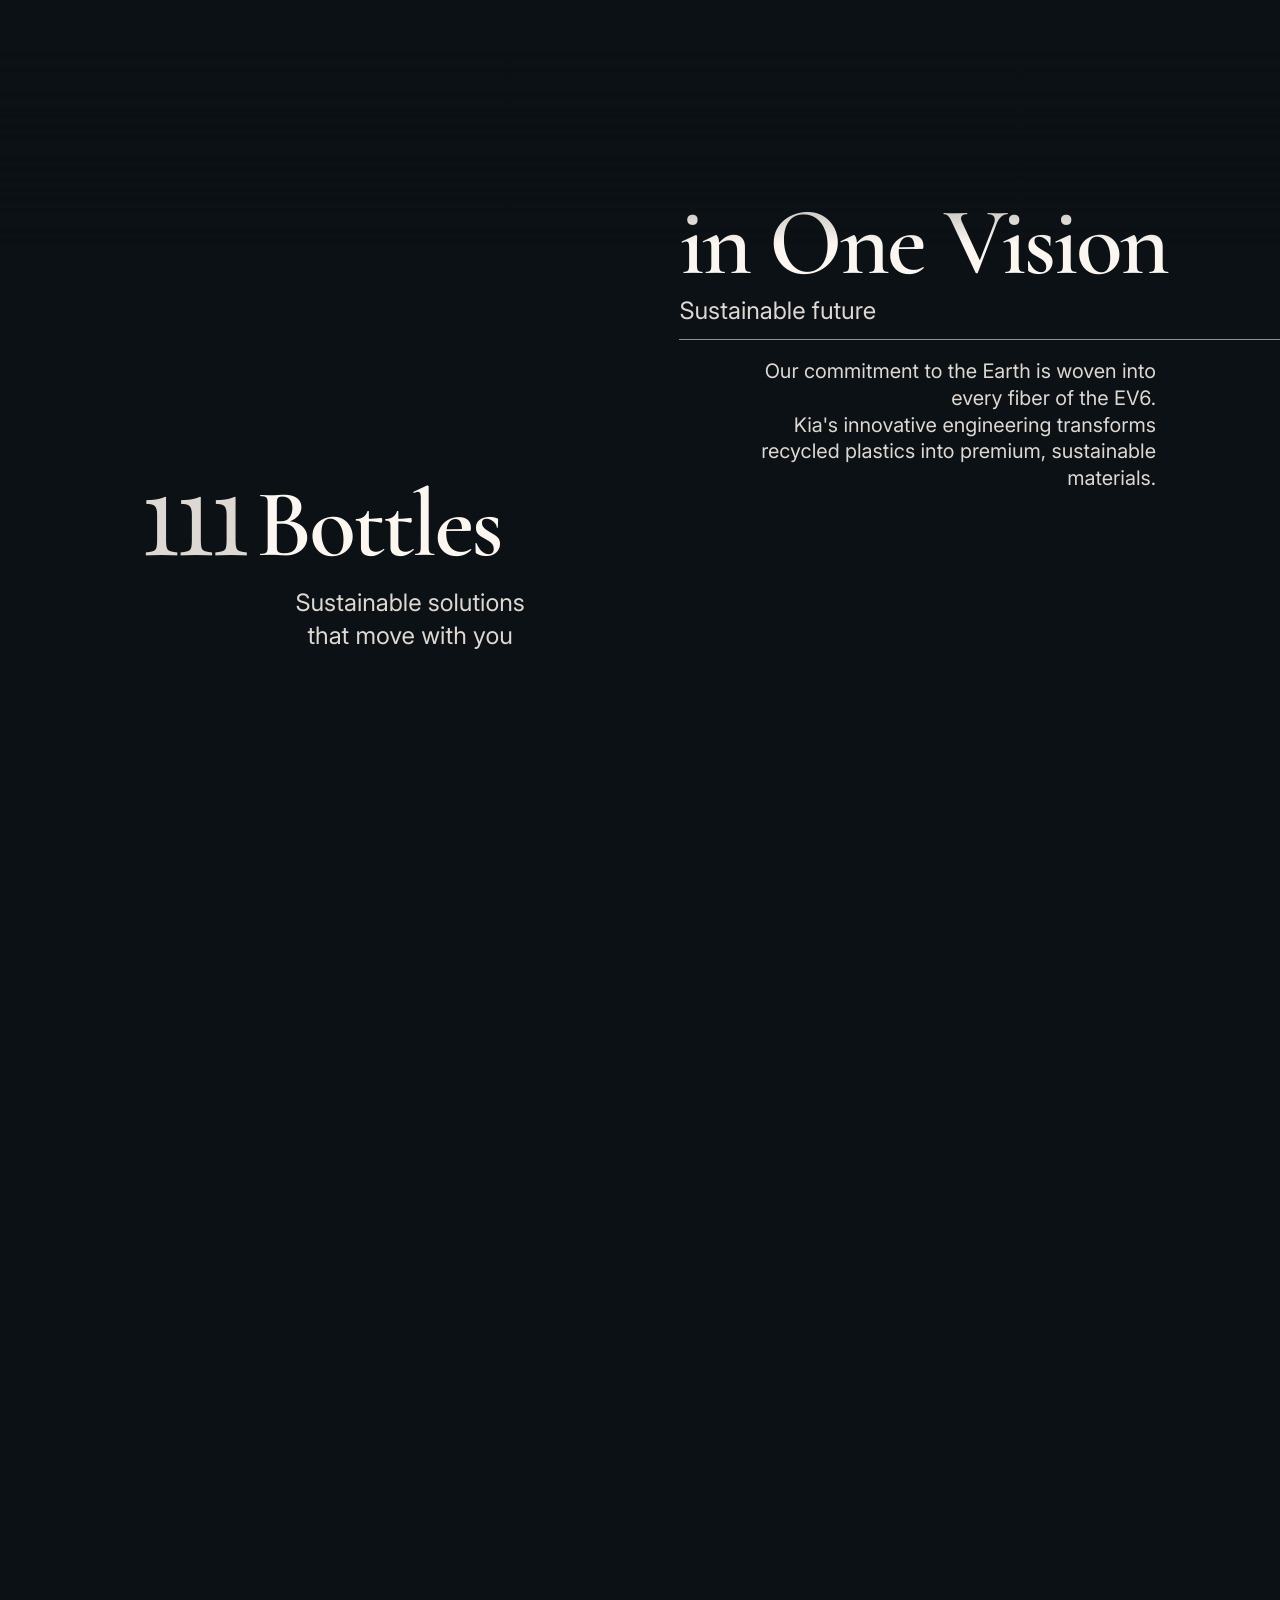
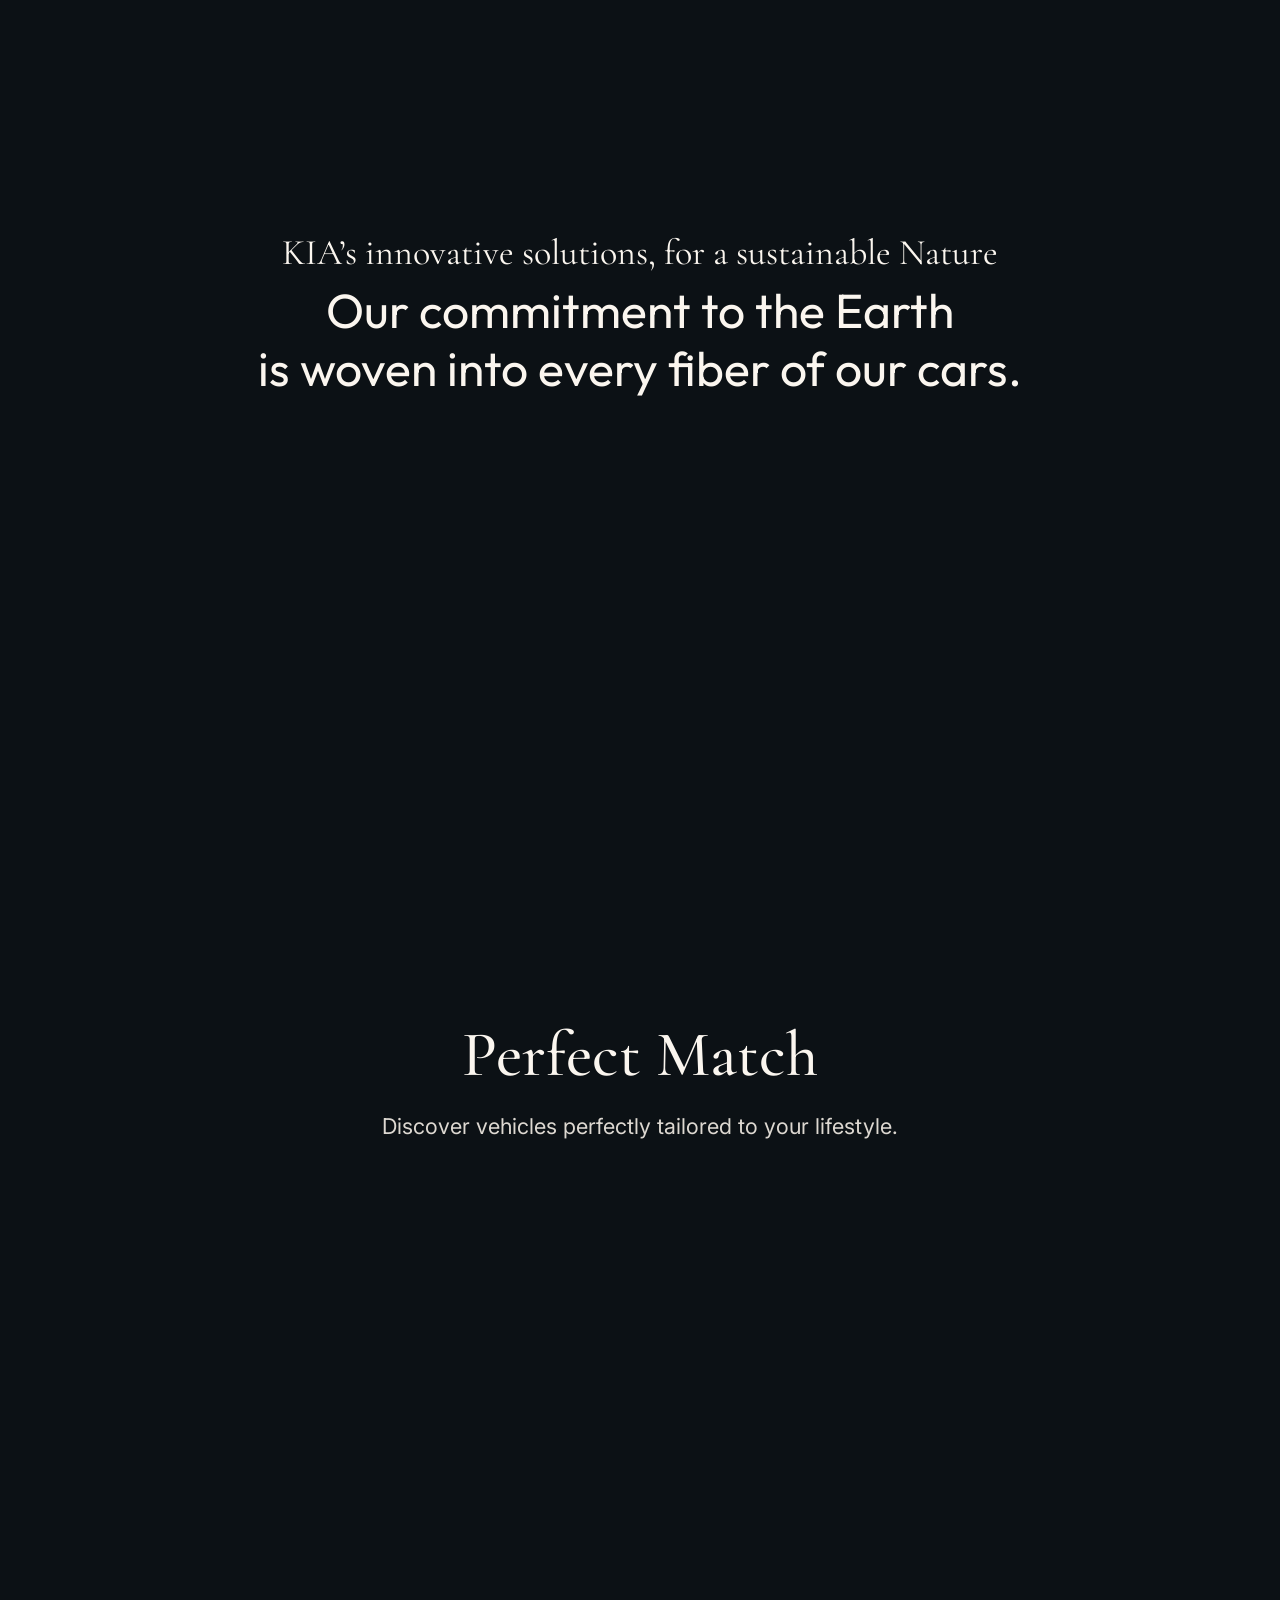
==== commit 7d1dc57a: "메인페이지 반응형 수정" ====
--- a/index.html
+++ b/index.html
@@ -375,6 +375,12 @@
         <div class="swiper-pagination ev6_mobile_pagination"></div>
       </div>
     </section> <!-- //.ev6 -->
+    <section class="brand">
+      <div class="inner">
+        <h4>KIA’s innovative solutions, for a sustainable Nature</h4>
+        <strong>Our commitment to the Earth <br>is woven into every fiber of our cars.</strong>
+      </div> <!-- //.inner -->
+    </section> <!-- //.brand -->
     <div class="match">
       <section class="intro">
         <div class="inner">
@@ -996,8 +1002,8 @@
       <div class="inner">
         <div class="bg1"></div>
         <div class="txt_box">
-          <h2>Find a Kia near your location</h2>
-          <p>We can provide faster quality service as soon as you arrive</p>
+          <h2>Find a Kia<span class="map_mobile_break"><br></span> near your location</h2>
+          <p>We can provide faster quality service as <span class="map_mobile_break"><br></span>soon as you arrive</p>
           <a href="https://www.kia.com/us/en/inventory/landing">Find a Dealer</a>
         </div>
       </div> <!-- //.inner -->
--- a/css/common.css
+++ b/css/common.css
@@ -18,12 +18,25 @@
   font-family: "Inter", sans-serif;
 }
 
-a[href=""],
-a[href=""]:hover,
-a[href=""]:focus-visible {
-  color: rgba(221, 216, 209, 0.3);
-  pointer-events: none;
-  cursor: default;
+header a:not(.icon_menu):is(:not([href]), [href=""], [href="#"]),
+footer a:is(:not([href]), [href=""], [href="#"]) {
+  color: rgba(221, 216, 209, 0.3) !important;
+  pointer-events: none !important;
+  cursor: default !important;
+}
+
+header a:not(.icon_menu):is(:not([href]), [href=""], [href="#"]) i,
+header a:not(.icon_menu):is(:not([href]), [href=""], [href="#"]) span,
+footer a:is(:not([href]), [href=""], [href="#"]) i,
+footer a:is(:not([href]), [href=""], [href="#"]) span {
+  color: inherit !important;
+}
+
+header a:not(.icon_menu):is(:not([href]), [href=""], [href="#"]) img,
+header a:not(.icon_menu):is(:not([href]), [href=""], [href="#"]) svg,
+footer a:is(:not([href]), [href=""], [href="#"]) img,
+footer a:is(:not([href]), [href=""], [href="#"]) svg {
+  opacity: 0.3;
 }
 
 div,
@@ -88,7 +101,7 @@
 }
 
 h6 {
-  font-size: 32px;
+  font-size: 36px;
 }
 
 button {
@@ -105,7 +118,7 @@
 }
 
 a.black_btn2,
-a.white_origin {
+a.white_origin{
   text-transform: capitalize;
   font-family: "Outfit", sans-serif;
   min-height: 44px;
@@ -123,10 +136,12 @@
 
 .white_origin {
   color: var(--kia-black);
-  background: linear-gradient(135deg,
-      rgba(255, 255, 255, 0.3) 0%,
-      rgba(255, 255, 255, 0.2) 50%,
-      rgba(200, 200, 200, 0.1) 100%);
+  background: linear-gradient(
+    135deg,
+    rgba(255, 255, 255, 0.3) 0%,
+    rgba(255, 255, 255, 0.2) 50%,
+    rgba(200, 200, 200, 0.1) 100%
+  );
   backdrop-filter: blur(5px) saturate(180%);
   -webkit-backdrop-filter: blur(5px) saturate(180%);
   border: 1.5px solid rgba(255, 255, 255, 0.8);
@@ -136,11 +151,11 @@
     0 10px 20px rgba(0, 0, 0, 0.15);
 }
 
-.white_origin:hover {
+.white_origin:hover{
   border-color: #ABF4F6;
 }
 
-.white_origin.on {
+.white_origin.on{
   background: rgba(12, 17, 21, 0.72);
   border-width: 1px;
   border-color: rgba(160, 247, 255, 0.92);
@@ -181,7 +196,7 @@
     0 8px 24px rgba(0, 0, 0, 0.5);
 }
 
-.trans_origin2>* {
+.trans_origin2 > * {
   position: relative;
   z-index: 2;
 }
@@ -192,12 +207,16 @@
   inset: -20px;
 
   background:
-    radial-gradient(circle at 30% 30%,
+    radial-gradient(
+      circle at 30% 30%,
       rgba(255, 255, 255, 0.01),
-      transparent 40%),
-    radial-gradient(circle at 70% 70%,
+      transparent 40%
+    ),
+    radial-gradient(
+      circle at 70% 70%,
       rgba(255, 255, 255, 0.1),
-      transparent 50%),
+      transparent 50%
+    ),
     linear-gradient(135deg, #1a2228, #0c1115);
 
   filter: blur(15px);
@@ -209,11 +228,13 @@
   position: absolute;
   inset: 0;
 
-  background: linear-gradient(135deg,
-      rgba(255, 255, 255, 0.02) 0%,
-      rgba(255, 255, 255, 0.03) 25%,
-      rgba(255, 255, 255, 0.03) 45%,
-      transparent 65%);
+  background: linear-gradient(
+    135deg,
+    rgba(255, 255, 255, 0.02) 0%,
+    rgba(255, 255, 255, 0.03) 25%,
+    rgba(255, 255, 255, 0.03) 45%,
+    transparent 65%
+  );
 
   pointer-events: none;
 }
@@ -261,12 +282,14 @@
 
 .dark_origin3 {
   background:
-    linear-gradient(135deg,
+    linear-gradient(
+      135deg,
       rgba(255, 255, 255, 0.4) 0%,
       rgba(255, 255, 255, 0.1) 15%,
       rgba(255, 255, 255, 0) 30%,
       rgba(0, 0, 0, 0) 50%,
-      rgba(0, 0, 0, 0.25) 100%),
+      rgba(0, 0, 0, 0.25) 100%
+    ),
     rgba(10, 10, 10, 0.5);
   backdrop-filter: blur(3px);
   -webkit-backdrop-filter: blur(3px);
@@ -311,14 +334,14 @@
   border: 1px solid rgba(251, 246, 239, 0.17);
 }
 
-.black_btn {
+.black_btn{
   transform: translateY(-1px);
   box-shadow:
     inset 0 1px 0 rgba(255, 255, 255, 0.1),
     0 12px 24px rgba(0, 0, 0, 0.18);
 }
 
-.black_btn2 {
+.black_btn2{
   transform: translateY(-1px);
   box-shadow:
     inset 0 1px 0 rgba(255, 255, 255, 0.1),
@@ -326,7 +349,7 @@
   border: 1px solid var(--kia-white2);
 }
 
-.black_btn2:hover {
+.black_btn2:hover{
   border: 1px solid #ABF4F6;
   /* color: #ABF4F6; */
 }
@@ -394,325 +417,7 @@
   stroke-linejoin: round;
 }
 
-.quick_move_root {
-  position: fixed;
-  right: 64px;
-  bottom: 64px;
-  display: flex;
-  flex-direction: column;
-  align-items: center;
-  gap: 8px;
-  opacity: 0;
-  visibility: hidden;
-  pointer-events: none;
-  transform: translateY(12px);
-  transition:
-    opacity 0.24s ease,
-    transform 0.24s ease,
-    visibility 0.24s ease;
-  z-index: 950;
-}
-
-.quick_move_root.is-visible {
-  opacity: 1;
-  visibility: visible;
-  pointer-events: auto;
-  transform: translateY(0);
-}
-
-.quick_move_toggle,
-.quick_move_panel,
-.quick_move_close {
-  border: 1px solid rgba(251, 246, 239, 0.12);
-  border-radius: 55px;
-  box-shadow:
-    inset 0 1px 0 rgba(255, 255, 255, 0.22),
-    inset 0 -2px 6px rgba(0, 0, 0, 0.3),
-    0 12px 28px rgba(0, 0, 0, 0.26);
-  backdrop-filter: blur(10px);
-  -webkit-backdrop-filter: blur(10px);
-}
-
-.quick_move_toggle,
-.quick_move_close {
-  width: 100px;
-  height: 100px;
-  padding: 20px;
-  display: flex;
-  align-items: center;
-  justify-content: center;
-  background: rgba(251, 246, 239, 0.2);
-  transition:
-    opacity 0.24s ease,
-    visibility 0.24s ease,
-    background-color 0.24s ease;
-}
-
-.quick_move_toggle {
-  cursor: pointer;
-}
-
-.quick_move_toggle_label {
-  display: flex;
-  flex-direction: column;
-  align-items: center;
-  color: var(--kia-white1);
-  font-family: "Outfit", sans-serif;
-  font-weight: 600;
-  line-height: 1.1;
-  text-align: center;
-}
-
-.quick_move_toggle_label span:first-child {
-  font-size: 1.75rem;
-}
-
-.quick_move_toggle_label span:last-child {
-  font-size: 1.25rem;
-}
-
-.quick_move_panel,
-.quick_move_close {
-  display: none;
-}
-
-.quick_move_root.is-open .quick_move_toggle,
-.quick_move_root.is-closing .quick_move_toggle {
-  position: absolute;
-  top: auto;
-  bottom: 0;
-  left: 0;
-  opacity: 0;
-  visibility: hidden;
-  pointer-events: none;
-}
-
-.quick_move_root.is-open .quick_move_panel,
-.quick_move_root.is-open .quick_move_close,
-.quick_move_root.is-closing .quick_move_panel,
-.quick_move_root.is-closing .quick_move_close {
-  display: flex;
-}
-
-.quick_move_panel {
-  width: 100px;
-  padding: 16px 0;
-  flex-direction: column;
-  align-items: center;
-  justify-content: flex-start;
-  background: rgba(251, 246, 239, 0.4);
-  overflow: visible;
-  transform-origin: bottom center;
-}
-
-.quick_move_root.is-open .quick_move_panel {
-  animation: quickMovePanelSlideUp 0.42s cubic-bezier(0.22, 1, 0.36, 1) both;
-}
-
-.quick_move_root.is-closing .quick_move_panel {
-  pointer-events: none;
-  animation: quickMovePanelSlideDown 0.34s ease 0.14s both;
-}
-
-.quick_move_action {
-  width: 90px;
-  height: 90px;
-  min-height: 90px;
-  position: relative;
-  display: inline-flex;
-  align-items: center;
-  justify-content: center;
-  margin: 0 auto;
-  padding: 0;
-  border: 0;
-  border-radius: 50%;
-  background: transparent;
-  cursor: pointer;
-  transition:
-    background-color 0.24s ease,
-    transform 0.24s ease;
-}
-
-.quick_move_root.is-open .quick_move_action {
-  opacity: 0;
-  animation: quickMoveActionRise 0.52s cubic-bezier(0.22, 1, 0.36, 1) forwards;
-}
-
-.quick_move_root.is-closing .quick_move_action {
-  opacity: 1;
-  animation: quickMoveActionFall 0.34s cubic-bezier(0.55, 0, 0.75, 0) forwards;
-}
-
-.quick_move_root.is-open .quick_move_action:nth-child(1) {
-  animation-delay: 0.06s;
-}
-
-.quick_move_root.is-open .quick_move_action:nth-child(2) {
-  animation-delay: 0.12s;
-}
-
-.quick_move_root.is-open .quick_move_action:nth-child(3) {
-  animation-delay: 0.18s;
-}
-
-.quick_move_root.is-open .quick_move_action:nth-child(4) {
-  animation-delay: 0.24s;
-}
-
-.quick_move_root.is-closing .quick_move_action:nth-child(1) {
-  animation-delay: 0.02s;
-}
-
-.quick_move_root.is-closing .quick_move_action:nth-child(2) {
-  animation-delay: 0.07s;
-}
-
-.quick_move_root.is-closing .quick_move_action:nth-child(3) {
-  animation-delay: 0.12s;
-}
-
-.quick_move_root.is-closing .quick_move_action:nth-child(4) {
-  animation-delay: 0.17s;
-}
-
-.quick_move_toggle:hover,
-.quick_move_toggle:focus-visible,
-.quick_move_close:hover,
-.quick_move_close:focus-visible {
-  background: rgba(251, 246, 239, 0.12);
-}
-
-.quick_move_action:hover,
-.quick_move_action:focus-visible {
-  background: rgba(251, 246, 239, 0.12);
-  transform: translateY(-1px);
-}
-
-.quick_move_action_label {
-  position: absolute;
-  top: 50%;
-  right: calc(100% + 16px);
-  z-index: 1;
-  color: var(--kia-white1);
-  font-family: "Outfit", sans-serif;
-  font-size: 1.5rem;
-  font-weight: 600;
-  line-height: 1.2;
-  white-space: nowrap;
-  opacity: 0;
-  pointer-events: none;
-  transform: translateY(calc(-50% - 10px));
-  transition:
-    opacity 0.24s ease,
-    transform 0.24s ease;
-}
-
-.quick_move_action:hover .quick_move_action_label,
-.quick_move_action:focus-visible .quick_move_action_label {
-  opacity: 1;
-  transform: translateY(-50%);
-}
-
-.quick_move_root.is-open .quick_move_close {
-  opacity: 1;
-  visibility: visible;
-}
-
-.quick_move_root.is-closing .quick_move_close {
-  pointer-events: none;
-  opacity: 0;
-  visibility: hidden;
-}
-
-.quick_move_root.is-closing .quick_move_toggle {
-  animation: quickMoveToggleFadeIn 0.24s ease 0.18s forwards;
-}
-
-.quick_move_icon,
-.quick_move_close_icon {
-  width: 52px;
-  height: 52px;
-  display: block;
-  object-fit: contain;
-  flex-shrink: 0;
-}
-
-svg.quick_move_icon path,
-svg.quick_move_icon rect,
-.quick_move_close_icon path {
-  fill: none;
-  stroke: var(--kia-white1);
-  stroke-width: 2.2;
-  stroke-linecap: round;
-  stroke-linejoin: round;
-}
-
-.quick_move_logo {
-  width: 52px;
-  height: auto;
-  display: block;
-}
-
-@keyframes quickMovePanelSlideUp {
-  0% {
-    opacity: 0;
-    transform: translateY(14px);
-  }
-
-  100% {
-    opacity: 1;
-    transform: translateY(0);
-  }
-}
-
-@keyframes quickMoveActionRise {
-  0% {
-    opacity: 0;
-    transform: translateY(22px) scale(0.92);
-  }
-
-  100% {
-    opacity: 1;
-    transform: translateY(0) scale(1);
-  }
-}
-
-@keyframes quickMovePanelSlideDown {
-  0% {
-    opacity: 1;
-    transform: translateY(0);
-  }
-
-  100% {
-    opacity: 0;
-    transform: translateY(12px);
-  }
-}
-
-@keyframes quickMoveActionFall {
-  0% {
-    opacity: 1;
-    transform: translateY(0) scale(1);
-  }
-
-  100% {
-    opacity: 0;
-    transform: translateY(18px) scale(0.92);
-  }
-}
-
-@keyframes quickMoveToggleFadeIn {
-  0% {
-    opacity: 0;
-    visibility: visible;
-  }
-
-  100% {
-    opacity: 1;
-    visibility: visible;
-  }
-}
-
+/* header */
 /* header */
 header {
   width: 100%;
@@ -842,17 +547,15 @@
   0% {
     transform: scale(0.92);
   }
-
   58% {
     transform: scale(1.08);
   }
-
   100% {
     transform: scale(1);
   }
 }
 
-header nav ul.gnb>li {
+header nav ul.gnb > li {
   position: relative;
   flex: 0 0 auto;
   display: flex;
@@ -861,7 +564,7 @@
   z-index: 2;
 }
 
-header nav ul.gnb>li>a {
+header nav ul.gnb > li > a {
   font-size: 20px;
   text-transform: capitalize;
   font-weight: 400;
@@ -876,26 +579,16 @@
   z-index: 2;
 }
 
-header nav ul.gnb>li:hover>a {
+header nav ul.gnb > li:hover > a{
   color: var(--kia-white1);
 }
 
-header nav ul.gnb>li:nth-of-type(4)>a,
-header nav ul.gnb>li:nth-of-type(4):hover>a,
-header nav ul.gnb>li:nth-of-type(5)>a,
-header nav ul.gnb>li:nth-of-type(5):hover>a,
-header nav ul.gnb>li:nth-of-type(4)>a>i,
-header nav ul.gnb>li:nth-of-type(5)>a>i {
-  color: rgba(221, 216, 209, 0.3);
-}
-
-header nav ul.gnb>li>a>i {
+header nav ul.gnb > li > a > i {
   font-size: 22px;
-  color: rgba(221, 216, 209, 0.3);
-}
-
-header nav ul.gnb>li.on>a,
-header nav ul.gnb>li.on>a>i {
+}
+
+header nav ul.gnb > li.on > a,
+header nav ul.gnb > li.on > a > i {
   color: var(--kia-white1);
 }
 
@@ -912,7 +605,7 @@
   opacity: 0.3;
 }
 
-header nav .icons a {
+header nav .icons a{
   display: flex;
   justify-content: center;
   align-items: center;
@@ -977,7 +670,6 @@
   position: relative;
 }
 
-/* Reserve bold width to prevent layout shift on hover/active */
 header .header_bottom .sub_nav li a::after {
   content: attr(data-text);
   display: block;
@@ -998,264 +690,251 @@
   font-weight: 500;
 }
 
-header .header_bottom .sub_nav li a:not([href]),
-header .header_bottom .sub_nav li a[href=""],
-header .header_bottom .sub_nav li a[href="#"] {
-  color: rgba(221, 216, 209, 0.3);
-  pointer-events: none;
-  cursor: default;
-}
-
-header .header_bottom .sub_nav li a:not([href]):hover,
-header .header_bottom .sub_nav li a[href=""]:hover,
-header .header_bottom .sub_nav li a[href="#"]:hover {
-  color: rgba(221, 216, 209, 0.3);
-  font-weight: 400;
-}
-
-header .m_panel {
-  display: block;
-  position: fixed;
-  inset: 0;
-  background: rgba(5, 8, 12, 0.26);
-  opacity: 0;
-  visibility: hidden;
-  pointer-events: none;
-  transition:
-    opacity 0.28s ease,
-    visibility 0.28s ease;
-  z-index: 1090;
-}
-
-header .m_nav {
-  position: absolute;
-  top: 0;
-  right: 0;
-  width: min(390px, calc(100vw - 48px));
-  height: 100vh;
-  padding: 16px 32px;
-  display: flex;
-  flex-direction: column;
-  background:
-    linear-gradient(180deg, rgba(11, 18, 24, 0.96) 0%, rgba(10, 15, 19, 0.98) 100%);
-  border-left: 1px solid rgba(255, 255, 255, 0.1);
-  box-shadow:
-    inset 1px 0 0 rgba(255, 255, 255, 0.08),
-    -18px 0 32px rgba(0, 0, 0, 0.35);
-  border-radius: 0;
-  transform: translateX(100%);
-  transition: transform 0.34s cubic-bezier(0.22, 1, 0.36, 1);
-  overflow-y: auto;
-}
-
-header .m_top {
-  width: 100%;
-  padding: 16px 32px;
-  display: flex;
-  align-items: center;
-  justify-content: space-between;
-  gap: 32px;
-}
-
-header .m_left {
-  display: flex;
-  align-items: center;
-  gap: 16px;
-}
-
-header .m_left a {
-  display: inline-flex;
-  align-items: center;
-  justify-content: center;
-  color: var(--kia-white2);
-}
-
-header .m_left img {
-  width: 24px;
-  height: 24px;
-}
-
-header .m_left i {
-  font-size: 26px;
-  color: var(--kia-white2);
-}
-
-header .close {
-  flex-shrink: 0;
-  border: 0;
-  width: 40px;
-  height: 40px;
-  padding: 0;
-  gap: 0;
-  border-radius: 555px;
-  background: rgba(255, 255, 255, 0.16);
-  box-shadow:
-    inset 0 1px 0 rgba(255, 255, 255, 0.22),
-    0 4px 16px rgba(0, 0, 0, 0.22);
-  cursor: pointer;
-  display: flex;
-  align-items: center;
-  justify-content: center;
-}
-
-header .close i {
-  font-size: 24px;
-  color: var(--kia-white2);
-}
-
-header .m_gnb {
-  border-top: 1px solid rgba(255, 255, 255, 0.08);
-  width: 100%;
-}
-
-header .m_gnb>li {
-  border-bottom: 1px solid rgba(255, 255, 255, 0.08);
-}
-
-header .m_gnb>li>a,
-header .m_gnb>li>button,
-header .m_on {
-  width: 100%;
-  min-height: 56px;
-  display: flex;
-  align-items: center;
-  justify-content: space-between;
-  gap: 16px;
-  padding: 0;
-  border: 0;
-  background: transparent;
-  font-family: var(--font-outfit);
-  font-size: 24px;
-  font-weight: 300;
-  text-transform: capitalize;
-  color: var(--kia-white2);
-  text-align: left;
-}
-
-header .m_gnb>li:last-child>a {
-  justify-content: flex-start;
-  gap: 0;
-}
-
-header .m_gnb>li>a:hover,
-header .m_gnb>li>button:hover,
-header .m_gnb>li>a:hover i,
-header .m_gnb>li>button:hover i,
-header .m_on:hover,
-header .m_on:hover i {
-  font-weight: 500;
-  color: var(--kia-white1);
-}
-
-header .m_gnb>li>a i,
-header .m_gnb>li>button i,
-header .m_on i {
-  font-size: 32px;
-  color: var(--kia-white2);
-  transition: transform 0.24s ease;
-}
-
-header .m_gnb>li:last-child>a i {
-  margin-left: 6px;
-  font-size: 28px;
-}
-
-header .m_gnb>li.on>button {
-  color: var(--kia-white1);
-  font-weight: 500;
-}
-
-header .m_gnb>li.on>button i,
-header .m_gnb>li.on .m_on i {
-  transform: rotate(180deg);
-}
-
-header .m_sub {
-  width: calc(100% - 12px);
-  margin: 0;
-  padding: 0;
-  border-radius: 22px;
-  background: rgba(255, 255, 255, 0.04);
-  border: 0 solid rgba(255, 255, 255, 0.09);
-  box-shadow:
-    inset 0 1px 0 rgba(255, 255, 255, 0.08),
-    0 14px 24px rgba(0, 0, 0, 0.2);
-  overflow: hidden;
-  max-height: 0;
-  opacity: 0;
-  pointer-events: none;
-  transform: translateY(-8px);
-  transition:
-    max-height 0.32s ease,
-    opacity 0.24s ease,
-    transform 0.24s ease,
-    margin 0.24s ease;
-}
-
-header .m_gnb>li.on .m_sub {
-  margin: 0 0 14px 0;
-  padding: 10px 0;
-  border-width: 1px;
-  max-height: 360px;
-  opacity: 1;
-  pointer-events: auto;
-  transform: translateY(0);
-}
-
-header .m_sub a {
-  display: block;
-  padding: 10px 18px;
-  font-family: var(--font-outfit);
-  font-size: 18px;
-  font-weight: 300;
-  line-height: 1.25;
-  text-transform: capitalize;
-  color: var(--kia-white2);
-}
-
-header .m_sub a:not([href]),
-header .m_sub a[href=""] {
-  color: rgba(221, 216, 209, 0.3);
-}
-
-header .m_sub a:hover {
-  font-weight: 400;
-  color: var(--kia-white1);
-  background: rgba(255, 255, 255, 0.04);
-}
-
-header .m_sub a:not([href]):hover,
-header .m_sub a[href=""]:hover {
-  color: rgba(221, 216, 209, 0.3);
-}
-
-.mobile_ham_open {
-  overflow: hidden;
-}
-
-.mobile_ham_open header {
-  transform: translateY(0);
-}
-
-.mobile_ham_open header .m_panel {
-  opacity: 1;
-  visibility: visible;
-  pointer-events: auto;
-}
-
-.mobile_ham_open header .m_nav {
-  transform: translateX(0);
-}
+  header .m_panel {
+    display: block;
+    position: fixed;
+    inset: 0;
+    background: rgba(5, 8, 12, 0.26);
+    opacity: 0;
+    visibility: hidden;
+    pointer-events: none;
+    transition:
+      opacity 0.28s ease,
+      visibility 0.28s ease;
+    z-index: 1090;
+  }
+
+  header .m_nav {
+    position: absolute;
+    top: 0;
+    right: 0;
+    width: min(390px, calc(100vw - 48px));
+    height: 100vh;
+    padding: 16px 32px;
+    display: flex;
+    flex-direction: column;
+    background:
+      linear-gradient(180deg, rgba(11, 18, 24, 0.96) 0%, rgba(10, 15, 19, 0.98) 100%);
+    border-left: 1px solid rgba(255, 255, 255, 0.1);
+    box-shadow:
+      inset 1px 0 0 rgba(255, 255, 255, 0.08),
+      -18px 0 32px rgba(0, 0, 0, 0.35);
+    border-radius: 0;
+    transform: translateX(100%);
+    transition: transform 0.34s cubic-bezier(0.22, 1, 0.36, 1);
+    overflow-y: auto;
+  }
+
+  header .m_top {
+    width: 100%;
+    padding: 16px 32px;
+    display: flex;
+    align-items: center;
+    justify-content: space-between;
+    gap: 32px;
+  }
+
+  header .m_left {
+    display: flex;
+    align-items: center;
+    gap: 16px;
+  }
+
+  header .m_left a{
+    display: inline-flex;
+    align-items: center;
+    justify-content: center;
+    color: var(--kia-white2);
+  }
+
+  header .m_left img {
+    width: 24px;
+    height: 24px;
+  }
+
+  header .m_left i {
+    font-size: 26px;
+    color: var(--kia-white2);
+  }
+
+  header .close {
+    flex-shrink: 0;
+    border: 0;
+    width: 40px;
+    height: 40px;
+    padding: 0;
+    gap: 0;
+    border-radius: 555px;
+    background: rgba(255, 255, 255, 0.16);
+    box-shadow:
+      inset 0 1px 0 rgba(255, 255, 255, 0.22),
+      0 4px 16px rgba(0, 0, 0, 0.22);
+    cursor: pointer;
+    display: flex;
+    align-items: center;
+    justify-content: center;
+  }
+
+  header .close i {
+    font-size: 24px;
+    color: var(--kia-white2);
+  }
+
+  header .m_gnb {
+    border-top: 1px solid rgba(255, 255, 255, 0.08);
+    width: 100%;
+  }
+
+  header .m_gnb > li {
+    border-bottom: 1px solid rgba(255, 255, 255, 0.08);
+  }
+
+  header .m_gnb > li > a,
+  header .m_gnb > li > button,
+  header .m_on {
+    width: 100%;
+    min-height: 56px;
+    display: flex;
+    align-items: center;
+    justify-content: space-between;
+    gap: 16px;
+    padding: 0;
+    border: 0;
+    background: transparent;
+    font-family: var(--font-outfit);
+    font-size: 24px;
+    font-weight: 300;
+    text-transform: capitalize;
+    color: var(--kia-white2);
+    text-align: left;
+  }
+
+  header .m_gnb > li:last-child > a {
+    justify-content: flex-start;
+    gap: 0;
+  }
+
+  header .m_gnb > li > a:hover,
+  header .m_gnb > li > button:hover,
+  header .m_gnb > li > a:hover i,
+  header .m_gnb > li > button:hover i,
+  header .m_on:hover,
+  header .m_on:hover i {
+    font-weight: 500;
+    color: var(--kia-white1);
+  }
+
+  header .m_gnb > li > a i,
+  header .m_gnb > li > button i,
+  header .m_on i {
+    font-size: 32px;
+    color: var(--kia-white2);
+    transition: transform 0.24s ease;
+  }
+
+  header .m_gnb > li:last-child > a i {
+    margin-left: 6px;
+    font-size: 28px;
+  }
+
+  header .m_gnb > li.on > button{
+    color: var(--kia-white1);
+    font-weight: 500;
+  }
+
+  header .m_gnb > li.on > button i,
+  header .m_gnb > li.on .m_on i {
+    transform: rotate(180deg);
+  }
+
+  header .m_sub {
+    width: calc(100% - 12px);
+    margin: 0;
+    padding: 0;
+    border-radius: 22px;
+    background: rgba(255, 255, 255, 0.04);
+    border: 0 solid rgba(255, 255, 255, 0.09);
+    box-shadow:
+      inset 0 1px 0 rgba(255, 255, 255, 0.08),
+      0 14px 24px rgba(0, 0, 0, 0.2);
+    overflow: hidden;
+    max-height: 0;
+    opacity: 0;
+    pointer-events: none;
+    transform: translateY(-8px);
+    transition:
+      max-height 0.32s ease,
+      opacity 0.24s ease,
+      transform 0.24s ease,
+      margin 0.24s ease;
+  }
+
+  header .m_gnb > li.on .m_sub {
+    margin: 0 0 14px 0;
+    padding: 10px 0;
+    border-width: 1px;
+    max-height: 360px;
+    opacity: 1;
+    pointer-events: auto;
+    transform: translateY(0);
+  }
+
+  header .m_sub a {
+    display: block;
+    padding: 10px 18px;
+    font-family: var(--font-outfit);
+    font-size: 18px;
+    font-weight: 300;
+    line-height: 1.25;
+    text-transform: capitalize;
+    color: var(--kia-white2);
+  }
+
+  /* header .m_sub a:not([href]),
+  header .m_sub a[href=""] {
+    color: rgba(221, 216, 209, 0.3);
+  } */
+
+  header .m_sub a:hover {
+    font-weight: 400;
+    color: var(--kia-white1);
+    background: rgba(255, 255, 255, 0.04);
+  }
+
+  /* header .m_sub a:not([href]):hover,
+  header .m_sub a[href=""]:hover {
+    color: rgba(221, 216, 209, 0.3);
+  } */
+
+  .mobile_ham_open {
+    overflow: hidden;
+  }
+
+  .mobile_ham_open header {
+    transform: translateY(0);
+  }
+
+  .mobile_ham_open header .m_panel {
+    opacity: 1;
+    visibility: visible;
+    pointer-events: auto;
+  }
+
+  .mobile_ham_open header .m_nav {
+    transform: translateX(0);
+  }
 
 footer {
   width: 100%;
+  position: relative;
+  z-index: 30;
+  isolation: isolate;
+  background: #0c1115;
 }
 
 footer .inner {
-  width: 100%;
-  max-width: none;
+  max-width: 1680px;
   margin: 0 auto;
-  padding-inline: clamp(48px, 6.25vw, 120px);
   padding-block: 120px;
   display: flex;
   justify-content: space-between;
@@ -1294,7 +973,7 @@
   padding-bottom: 4px;
 }
 
-footer .f_left .l_top .f_date p:last-child {
+footer .f_left .l_top .f_date p:last-child{
   padding: 0;
 }
 
@@ -1447,32 +1126,32 @@
   white-space: nowrap;
 }
 
-body>.scroll_down_wrap,
-body .wrap>.scroll_down_wrap,
-body .wrap>header+.scroll_down_wrap {
-  position: fixed;
-  top: auto;
-  right: auto;
-  left: 50%;
-  bottom: 32px;
-  transform: translateX(-50%);
-  z-index: 1095;
-  display: flex;
+body > .scroll_down_wrap,
+body .wrap > .scroll_down_wrap,
+body .wrap > header + .scroll_down_wrap {
+  position: fixed ;
+  top: auto ;
+  right: auto ;
+  left: 50% ;
+  bottom: 32px ;
+  transform: translateX(-50%) ;
+  z-index: 1095 ;
+  display: flex ;
   justify-content: center;
   align-items: center;
   width: max-content;
-  height: auto;
-  min-height: 0;
-  margin-top: 0;
-  padding-bottom: 0;
-  opacity: 1;
-  visibility: visible;
+  height: auto ;
+  min-height: 0 ;
+  margin-top: 0 ;
+  padding-bottom: 0 ;
+  opacity: 1 ;
+  visibility: visible ;
   pointer-events: none;
 }
 
 body .scroll_down {
   position: relative;
-  display: inline-block;
+  display: inline-block ;
   padding-top: 60px;
   color: var(--kia-white1);
   font-size: 14px;
@@ -1532,11 +1211,10 @@
 }
 
 @media (max-width: 767px) {
-
-  body>.scroll_down_wrap,
-  body .wrap>.scroll_down_wrap,
-  body .wrap>header+.scroll_down_wrap {
-    bottom: calc(24px + env(safe-area-inset-bottom, 0px));
+  body > .scroll_down_wrap,
+  body .wrap > .scroll_down_wrap,
+  body .wrap > header + .scroll_down_wrap {
+    bottom: calc(24px + env(safe-area-inset-bottom, 0px)) ;
   }
 
   body .scroll_down {
--- a/css/main.css
+++ b/css/main.css
@@ -111,7 +111,7 @@
 
 .best .tit p {
     margin-top: 6px;
-    font-size: clamp(20px, 2vw, 24px);
+    font-size: clamp(16px, 1.7vw, 24px);
 }
 
 .best_swipe_area {
@@ -1329,6 +1329,37 @@
   pointer-events: none;
 }
 
+.brand {
+  display: none;
+  background: #0C1115;
+}
+
+.brand .inner {
+  width: 100%;
+  height: clamp(450px, 45vw, 650px);
+  padding-inline: 32px;
+  display: flex;
+  flex-direction: column;
+  justify-content: center;
+  align-items: center;
+  gap: 8px;
+  text-align: center;
+}
+
+.brand h4 {
+  font-size: 36px;
+  font-weight: 400;
+  line-height: 1.2;
+  color: var(--kia-white1);
+}
+
+.brand strong {
+  font-size: 48px;
+  font-weight: 400;
+  line-height: 1.2;
+  color: var(--kia-white1);
+}
+
 
 /* section.match */
 .match,
@@ -1382,7 +1413,7 @@
 }
 
 .intro p {
-  font-size: 24px;
+  font-size: clamp(16px, 1.7vw, 24px);
   line-height: 1.3;
   margin-top: 16px;
 }
@@ -1419,8 +1450,8 @@
 }
 
 section[class*="option"] .top {
-  flex: 0 0 116px;
-  height: 116px;
+  flex: 0 0 clamp(106px, 8vw, 116px);
+  height: clamp(106px, 8vw, 116px);
   width: 100%;
   padding: 32px 64px;
   display: flex;
@@ -1429,14 +1460,18 @@
 }
 
 section[class*="option"] .top strong {
-  font-size: 2.2rem;
+  font-size: clamp(32px, 2.2vw, 2.2rem);
   font-style: normal;
   font-weight: 400;
 }
 
 section[class*="option"] .top strong span{
-  font-size: 1rem;
-  padding-left: 32px;
+  font-size: clamp(16px, 1.4vw, 20px);
+  margin-left: 32px;
+  padding: 6px 12px;
+  background: var(--kia-white1);
+  border-radius: 555px;
+  color: var(--kia-black);
 }
 
 section[class*="option"] .top a {
@@ -1449,11 +1484,11 @@
 }
 
 section[class*="option"] .top a i {
-  font-size: 24px;
+  font-size: clamp(20px, 1.6vw, 24px);
 }
 
 section[class*="option"] .top a span {
-  font-size: 1.1rem;
+  font-size: clamp(16px, 1.2vw, 1.1rem);
 }
 
 section[class*="option"] .top a:hover span {
@@ -1464,7 +1499,7 @@
 section[class*="option"] .bottom {
   width: 100%;
   flex: 1 1 auto;
-  min-height: 800px;
+  min-height: 850px;
 }
 
 section[class*="option"] .bottom>ul.cars,
@@ -1567,7 +1602,7 @@
 }
 
 section.option02 .bottom>ul.cars>li h2 span {
-  font-size: 64px;
+  font-size: clamp(48px, 4vw, 64px);
   transform: translateY(-12px);
 }
 
@@ -1619,7 +1654,7 @@
 
 section[class*="option"] .bottom>ul.cars>li .info_con .tit h2 {
   width: 100%;
-  font-size: 64px;
+  font-size: clamp(48px, 4vw, 64px);
   font-weight: 500;
 }
 
@@ -1764,7 +1799,7 @@
 .partnership .inner {
   width: 100%;
   height: 100vh;
-  min-height: clamp(950px, 90vh, 100vh);
+  min-height: clamp(750px, 90vh, 100vh);
   margin: 0 auto;
   padding: 72px 0 0;
   display: flex;
@@ -1779,13 +1814,14 @@
 }
 
 .partnership .tit p {
-  font-size: clamp(16px, 1.8vw, 24px);
+  font-size: clamp(16px, 1.7vw, 24px);
   color: var(--kia-white2);
 }
 
 .par_visual {
   position: relative;
-  flex: 1 1 auto;
+  flex: 0 0 clamp(300px, 36vw, 600px);
+  height: clamp(500px, 36vw, 600px);
   min-height: 0;
   width: 100%;
   display: flex;
@@ -1962,9 +1998,12 @@
   padding-block: 32px 64px;
   width: 100%;
 }
+.review .tit h2{
+  font-size: clamp(48px, 4vw, 64px);
+}
 
 .review .tit p {
-  font-size: clamp(20px, 2vw, 24px);
+  font-size: clamp(16px, 1.7vw, 24px);
   line-height: 1.3;
   margin: 0;
 }
@@ -2117,7 +2156,13 @@
   display: flex;
   gap: 12px;
   font-family: "Outfit", sans-serif;
-  opacity: 0.35;
+  background: rgba(255, 255, 255, 0.12);
+  border-color: rgba(255, 255, 255, 0.28);
+  box-shadow:
+    inset 0 1px 3px rgba(255, 255, 255, 0.14),
+    0 8px 18px rgba(0, 0, 0, 0.08);
+  backdrop-filter: blur(4px) saturate(120%);
+  -webkit-backdrop-filter: blur(4px) saturate(120%);
 }
 
 .modal .white_origin:hover {
@@ -2131,6 +2176,7 @@
 
 .map .inner {
   width: 100%;
+  min-width: 360px;
   height: 600px;
   padding-block: 240px;
   position: relative;
@@ -2159,9 +2205,17 @@
   gap: 16px;
 }
 
+.map h2 {
+  font-size: clamp(48px, 4vw, 64px);
+}
+
 .map p {
-  font-size: clamp(20px, 2vw, 24px);
+  font-size: clamp(16px, 1.7vw, 24px);
   padding-bottom: 32px;
+}
+
+.map_mobile_break {
+  display: none;
 }
 
 
@@ -2172,14 +2226,12 @@
   padding-inline: 28px;
   border: 1px solid rgba(255, 255, 255, 0.32);
   border-radius: 999px;
-  background: linear-gradient(135deg,
-      rgba(255, 255, 255, 0.34),
-      rgba(255, 255, 255, 0.14));
+  background: rgba(255, 255, 255, 0.12);
   box-shadow:
-    inset 0 1px 0 rgba(255, 255, 255, 0.35),
-    0 10px 30px rgba(0, 0, 0, 0.16);
-  backdrop-filter: blur(3px);
-  -webkit-backdrop-filter: blur(3px);
+    inset 0 1px 0 rgba(255, 255, 255, 0.16),
+    0 10px 24px rgba(0, 0, 0, 0.08);
+  backdrop-filter: blur(4px) saturate(120%);
+  -webkit-backdrop-filter: blur(4px) saturate(120%);
   color: var(--kia-black);
   transition:
     transform 0.25s ease,
@@ -2187,7 +2239,6 @@
     box-shadow 0.25s ease,
     border-color 0.25s ease;
   color: var(--kia-white1);
-  opacity: 0.7;
   display: flex;
   align-items: center;
   justify-content: baseline;
@@ -2200,15 +2251,13 @@
   inset: 2px;
   border-radius: inherit;
   background: linear-gradient(180deg,
-      rgba(255, 255, 255, 0.28),
-      rgba(255, 255, 255, 0.05));
+      rgba(255, 255, 255, 0.1),
+      rgba(255, 255, 255, 0.03));
   pointer-events: none;
-  opacity: 0.7;
 }
 
 
 .map .txt_box > a:hover {
-  transform: translateY(-2px);
   border-color: rgba(255, 255, 255, 0.45);
   box-shadow:
     inset 0 1px 0 rgba(255, 255, 255, 0.4),
--- a/css/main_media.css
+++ b/css/main_media.css
@@ -1,4 +1,78 @@
 @charset "utf-8";
+
+@media (max-width: 1023px) {
+    .brand {
+        display: none;
+    }
+}
+
+@media (min-width: 1024px) {
+    .brand {
+        display: block;
+    }
+
+    section[class*="option"] .bottom > ul.cars {
+        overflow: hidden;
+    }
+
+    section[class*="option"] .bottom > ul.cars > li {
+        flex: 1 1 0;
+        transition:
+            flex-grow 0.55s cubic-bezier(0.22, 1, 0.36, 1),
+            transform 0.55s cubic-bezier(0.22, 1, 0.36, 1),
+            filter 0.4s ease;
+        will-change: flex-grow, transform;
+    }
+
+    section[class*="option"] .bottom > ul.cars > li > h2,
+    section[class*="option"] .bottom > ul.cars > li > strong {
+        transition:
+            font-size 0.35s ease,
+            transform 0.65s cubic-bezier(0.22, 1, 0.36, 1),
+            opacity 0.4s ease;
+    }
+
+    section[class*="option"] .bottom > ul.cars:hover > li {
+        flex-grow: 0.4;
+    }
+
+    section[class*="option"] .bottom > ul.cars:hover > li:not(:hover) > h2 {
+        font-size: 32px;
+        line-height: 1.15;
+    }
+
+    section.option02 .bottom > ul.cars:hover > li:not(:hover) > h2,
+    section.option03 .bottom > ul.cars:hover > li:not(:hover) > h2,
+    section.option04 .bottom > ul.cars:hover > li:not(:hover) > h2 {
+        display: inline-flex;
+        align-items: flex-end;
+        gap: 2px;
+        line-height: 1;
+    }
+
+    section[class*="option"] .bottom > ul.cars:hover > li:not(:hover) > strong {
+        font-size: 16px;
+    }
+
+    section.option02 .bottom > ul.cars:hover > li:not(:hover) > h2 span {
+        font-size: 36px;
+        transform: translateY(-3px);
+    }
+
+    section.option03 .bottom > ul.cars:hover > li:not(:hover) > h2 span,
+    section.option04 .bottom > ul.cars:hover > li:not(:hover) > h2 span {
+        font-size: 45px;
+        transform: translateY(-4px);
+    }
+
+    section[class*="option"] .bottom > ul.cars:hover > li:not(:hover) {
+        padding-inline: 32px;
+    }
+
+    section[class*="option"] .bottom > ul.cars > li:hover {
+        flex-grow: 2.4;
+    }
+}
 
 @media (min-width: 1921px) {
     .best .inner{
@@ -85,6 +159,14 @@
 @media (max-width: 1024px) {
     .best .inner{
         gap: 32px;
+    }
+
+    .map h2 {
+        font-size: clamp(32px, 4vw, 48px);
+    }
+
+    .map p {
+        font-size: clamp(16px, 2vw, 18px);
     }
 
     .best_showcase {
@@ -673,6 +755,16 @@
     }
 }
 
+@media (max-width: 500px) {
+    .map .txt_box {
+        text-align: center;
+    }
+
+    .map_mobile_break {
+        display: inline;
+    }
+}
+
 @media (max-width: 360px) {
     .best_car_card_main {
         width: min(100%, 338px);
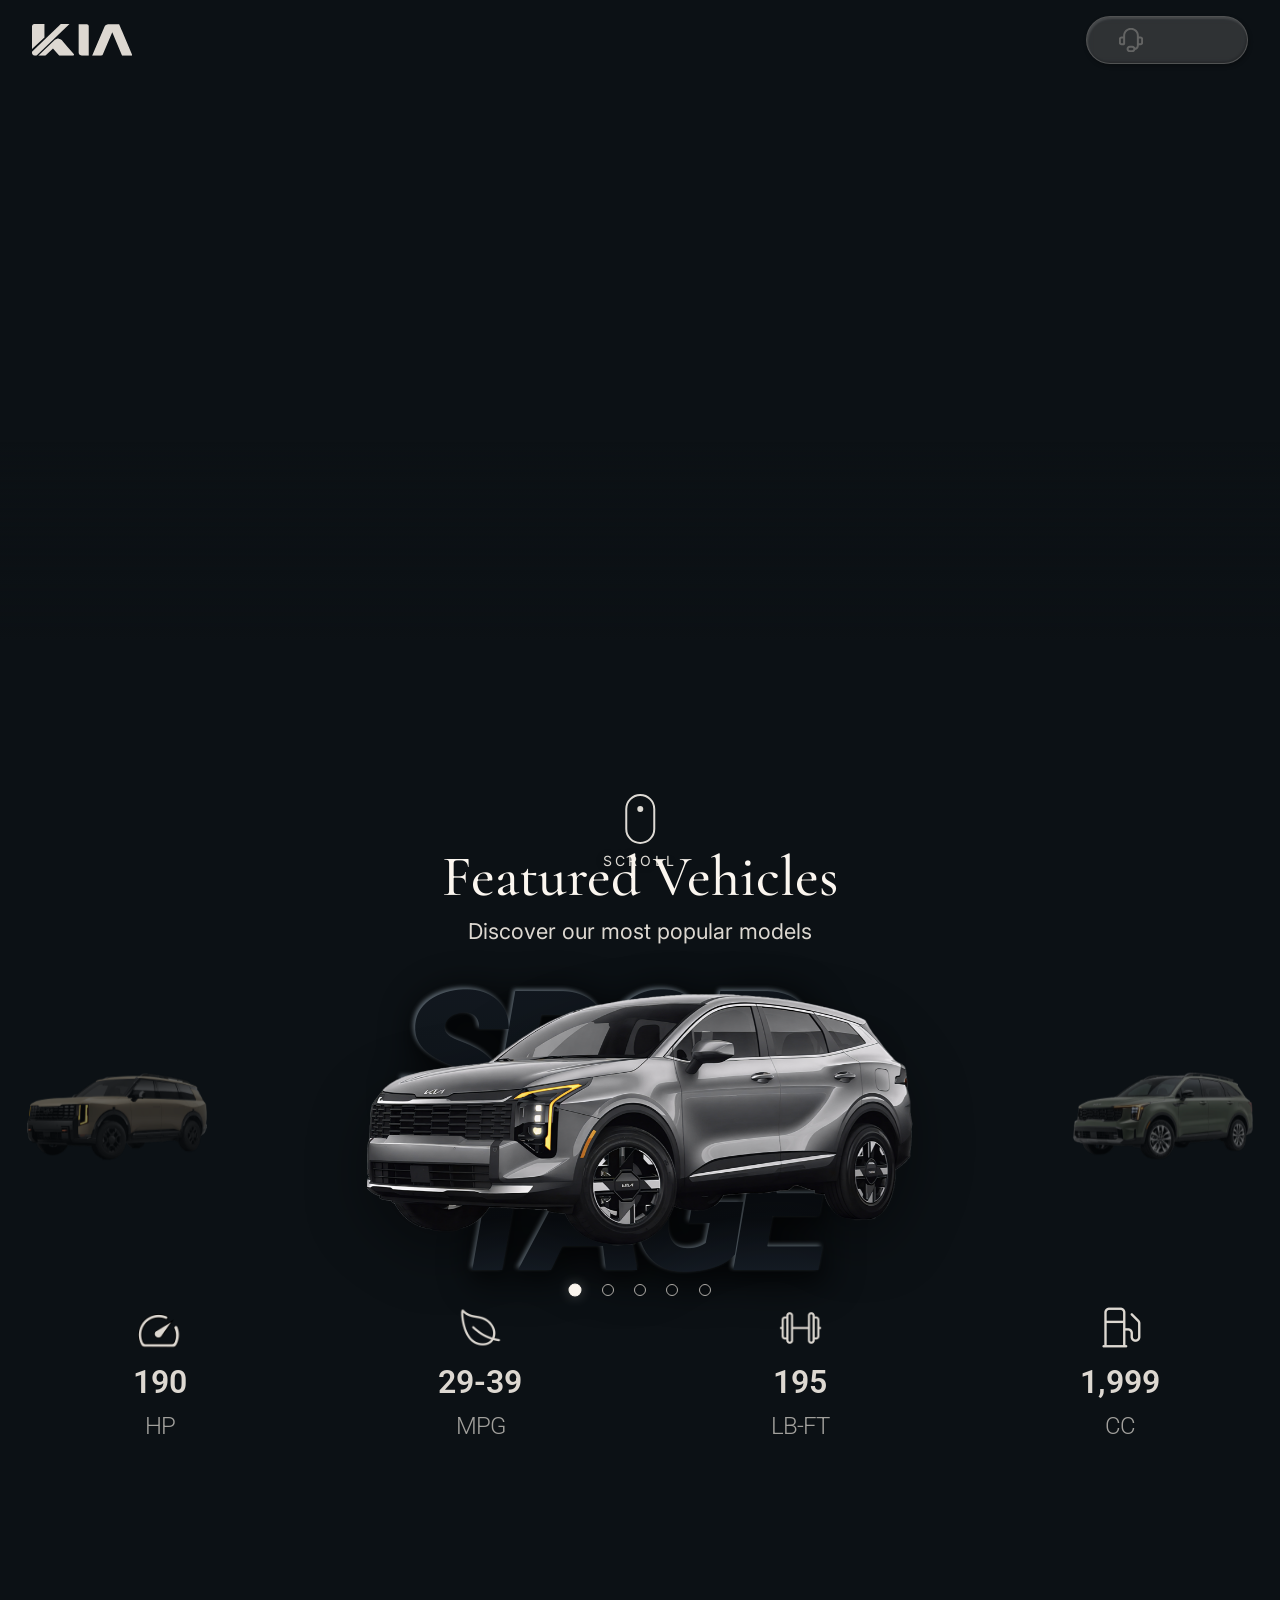
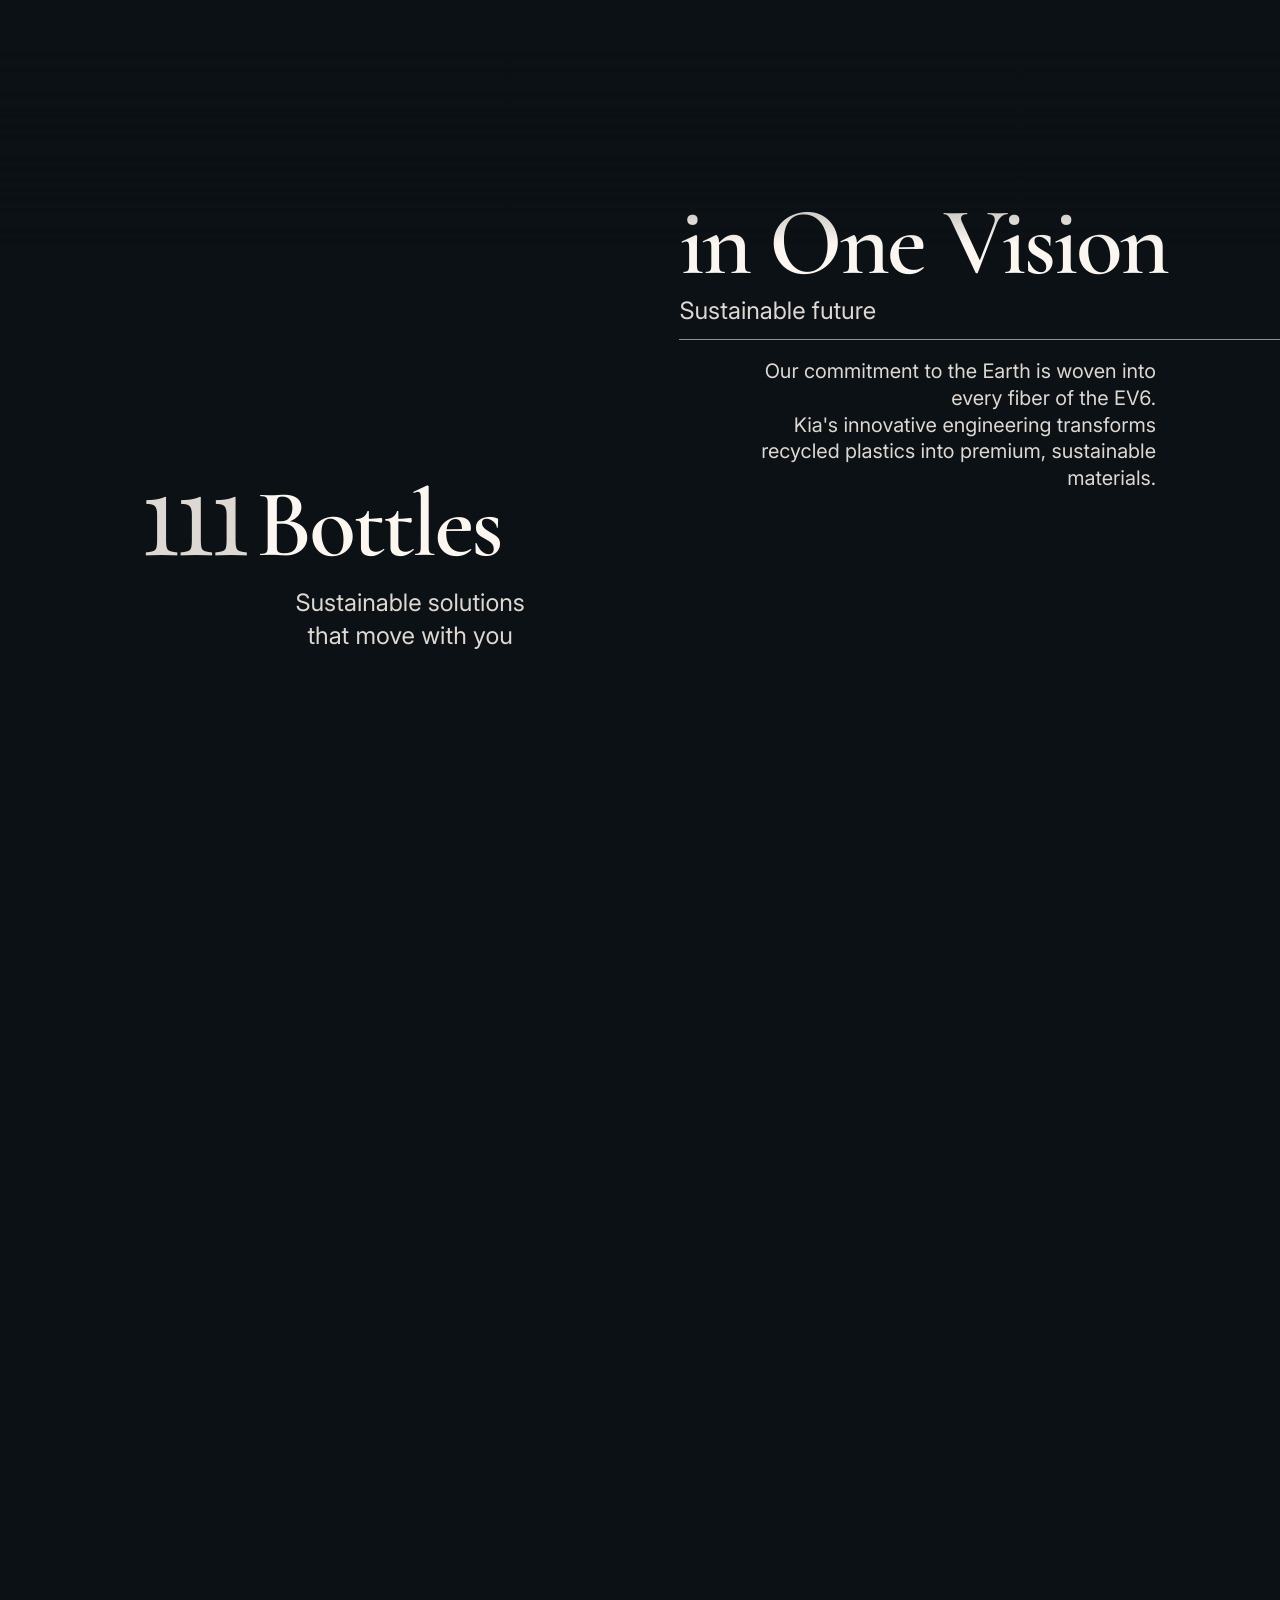
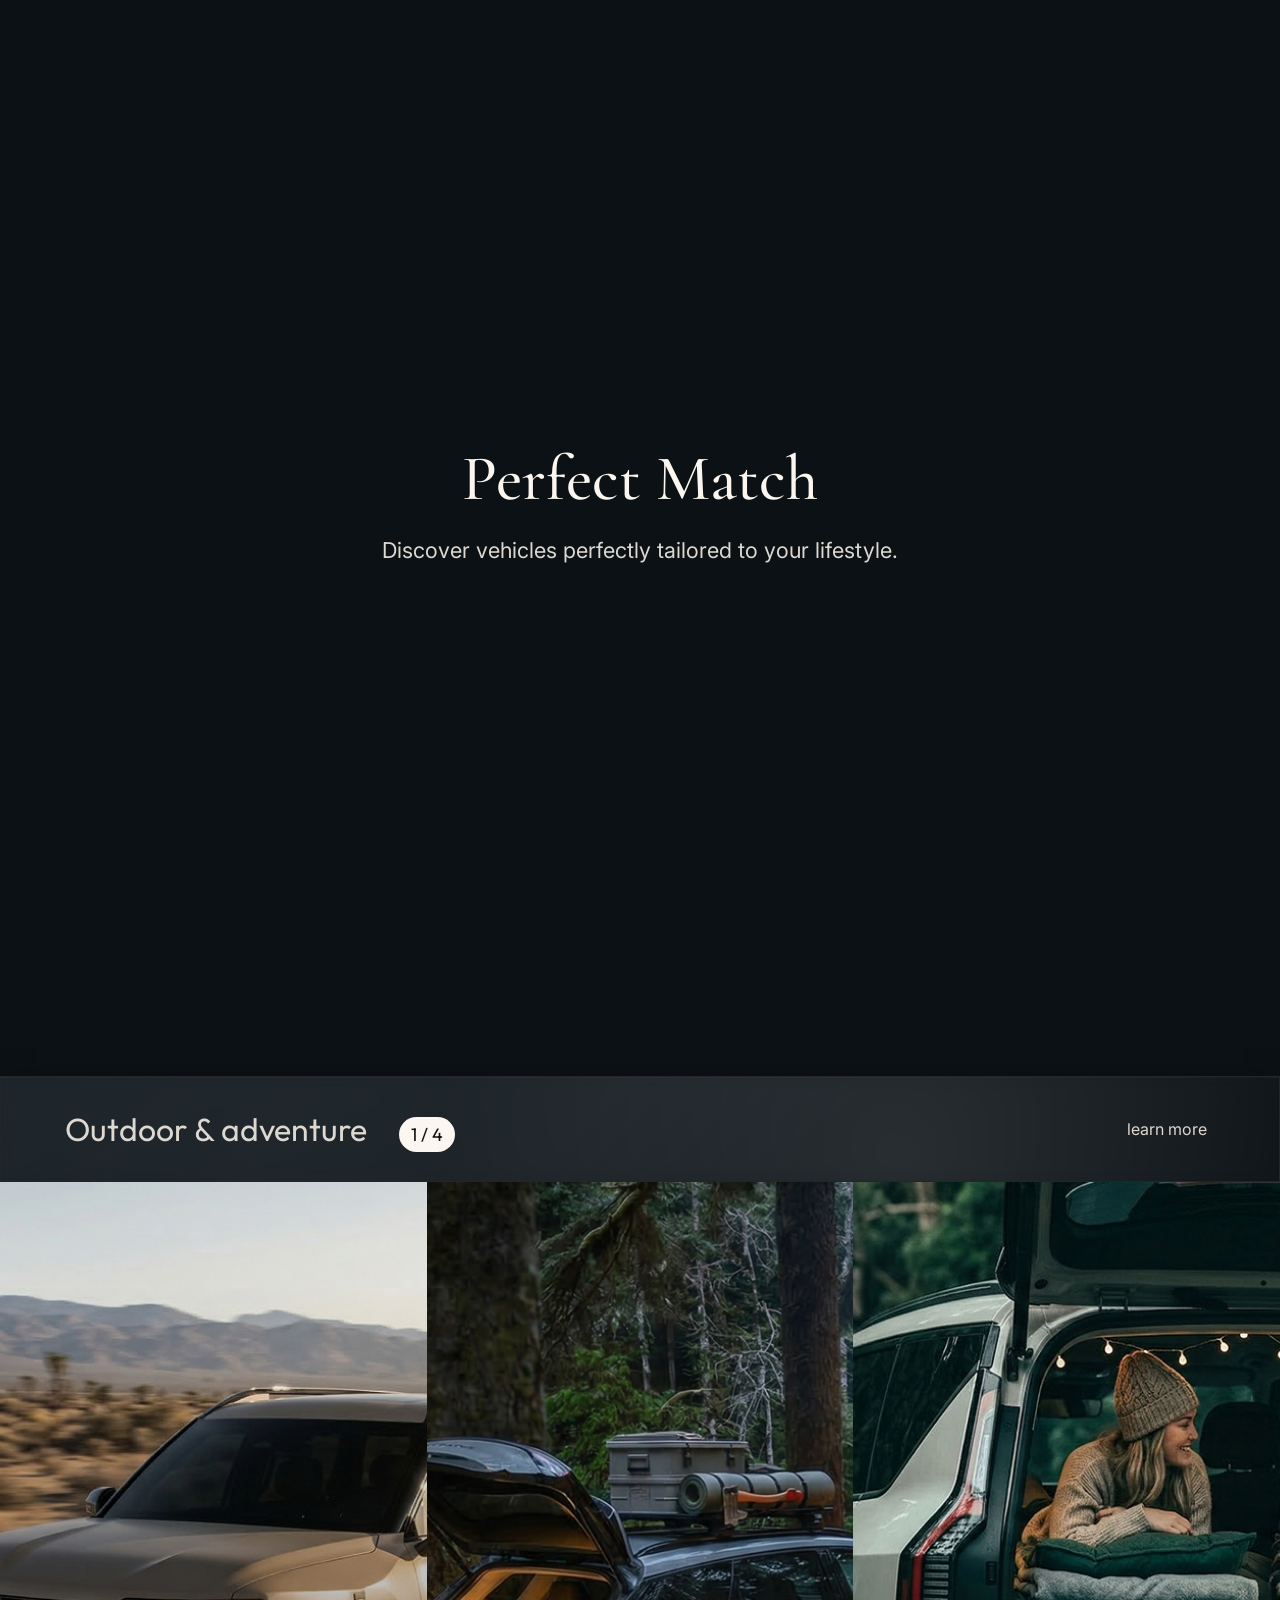
==== commit 343a8482: "Merge branch 'main' into sm-feature-main_quick_bar-pr" ====
--- a/index.html
+++ b/index.html
@@ -74,7 +74,8 @@
               <li>
                 <a href="">center</a>
               </li>
-              <li><a href="">owners page<i class="bx bx-arrow-up-right-stroke"></i></a></li>
+              <li><a href="https://owners.kia.com/us/en/kia-owner-portal.html/?_cl=lwUtf1tE82IMPKyvdS7rDF6I">owners
+                  page<i class="bx bx-arrow-up-right-stroke"></i></a></li>
             </ul>
             <div class="icons">
               <a href="" aria-label="customer support"><img src="img/main/header/headphone.svg"
@@ -156,7 +157,8 @@
                 </ul> <!-- //.m_sub -->
               </li>
               <li>
-                <a href="">owners page <i class="bx bx-arrow-up-right-stroke"></i></a>
+                <a href="https://owners.kia.com/us/en/kia-owner-portal.html/?_cl=lwUtf1tE82IMPKyvdS7rDF6I">owners page
+                  <i class="bx bx-arrow-up-right-stroke"></i></a>
               </li>
             </ul>
           </nav>
@@ -366,21 +368,7 @@
           <div class="bottom_fade"></div>
         </div> <!-- //.sticky_scene -->
       </div> <!-- //.scroll_scene -->
-      <div class="ev6_mobile_swiper swiper" aria-label="EV6 sustainable materials highlights">
-        <div class="ev6_mobile_copy ev6_mobile_copy_static">
-          <h3 class="ev6_mobile_title">111 Bottles, 1 Vision,<br>in EV6</h3>
-          <p class="ev6_mobile_desc">Sustainable future</p>
-        </div>
-        <div class="swiper-wrapper ev6_mobile_swiper_wrapper"></div>
-        <div class="swiper-pagination ev6_mobile_pagination"></div>
-      </div>
     </section> <!-- //.ev6 -->
-    <section class="brand">
-      <div class="inner">
-        <h4>KIA’s innovative solutions, for a sustainable Nature</h4>
-        <strong>Our commitment to the Earth <br>is woven into every fiber of our cars.</strong>
-      </div> <!-- //.inner -->
-    </section> <!-- //.brand -->
     <div class="match">
       <section class="intro">
         <div class="inner">
--- a/css/common.css
+++ b/css/common.css
@@ -118,7 +118,7 @@
 }
 
 a.black_btn2,
-a.white_origin{
+a.white_origin {
   text-transform: capitalize;
   font-family: "Outfit", sans-serif;
   min-height: 44px;
@@ -136,12 +136,10 @@
 
 .white_origin {
   color: var(--kia-black);
-  background: linear-gradient(
-    135deg,
-    rgba(255, 255, 255, 0.3) 0%,
-    rgba(255, 255, 255, 0.2) 50%,
-    rgba(200, 200, 200, 0.1) 100%
-  );
+  background: linear-gradient(135deg,
+      rgba(255, 255, 255, 0.3) 0%,
+      rgba(255, 255, 255, 0.2) 50%,
+      rgba(200, 200, 200, 0.1) 100%);
   backdrop-filter: blur(5px) saturate(180%);
   -webkit-backdrop-filter: blur(5px) saturate(180%);
   border: 1.5px solid rgba(255, 255, 255, 0.8);
@@ -151,11 +149,11 @@
     0 10px 20px rgba(0, 0, 0, 0.15);
 }
 
-.white_origin:hover{
+.white_origin:hover {
   border-color: #ABF4F6;
 }
 
-.white_origin.on{
+.white_origin.on {
   background: rgba(12, 17, 21, 0.72);
   border-width: 1px;
   border-color: rgba(160, 247, 255, 0.92);
@@ -196,7 +194,7 @@
     0 8px 24px rgba(0, 0, 0, 0.5);
 }
 
-.trans_origin2 > * {
+.trans_origin2>* {
   position: relative;
   z-index: 2;
 }
@@ -207,16 +205,12 @@
   inset: -20px;
 
   background:
-    radial-gradient(
-      circle at 30% 30%,
+    radial-gradient(circle at 30% 30%,
       rgba(255, 255, 255, 0.01),
-      transparent 40%
-    ),
-    radial-gradient(
-      circle at 70% 70%,
+      transparent 40%),
+    radial-gradient(circle at 70% 70%,
       rgba(255, 255, 255, 0.1),
-      transparent 50%
-    ),
+      transparent 50%),
     linear-gradient(135deg, #1a2228, #0c1115);
 
   filter: blur(15px);
@@ -228,13 +222,11 @@
   position: absolute;
   inset: 0;
 
-  background: linear-gradient(
-    135deg,
-    rgba(255, 255, 255, 0.02) 0%,
-    rgba(255, 255, 255, 0.03) 25%,
-    rgba(255, 255, 255, 0.03) 45%,
-    transparent 65%
-  );
+  background: linear-gradient(135deg,
+      rgba(255, 255, 255, 0.02) 0%,
+      rgba(255, 255, 255, 0.03) 25%,
+      rgba(255, 255, 255, 0.03) 45%,
+      transparent 65%);
 
   pointer-events: none;
 }
@@ -282,14 +274,12 @@
 
 .dark_origin3 {
   background:
-    linear-gradient(
-      135deg,
+    linear-gradient(135deg,
       rgba(255, 255, 255, 0.4) 0%,
       rgba(255, 255, 255, 0.1) 15%,
       rgba(255, 255, 255, 0) 30%,
       rgba(0, 0, 0, 0) 50%,
-      rgba(0, 0, 0, 0.25) 100%
-    ),
+      rgba(0, 0, 0, 0.25) 100%),
     rgba(10, 10, 10, 0.5);
   backdrop-filter: blur(3px);
   -webkit-backdrop-filter: blur(3px);
@@ -334,14 +324,14 @@
   border: 1px solid rgba(251, 246, 239, 0.17);
 }
 
-.black_btn{
+.black_btn {
   transform: translateY(-1px);
   box-shadow:
     inset 0 1px 0 rgba(255, 255, 255, 0.1),
     0 12px 24px rgba(0, 0, 0, 0.18);
 }
 
-.black_btn2{
+.black_btn2 {
   transform: translateY(-1px);
   box-shadow:
     inset 0 1px 0 rgba(255, 255, 255, 0.1),
@@ -349,7 +339,7 @@
   border: 1px solid var(--kia-white2);
 }
 
-.black_btn2:hover{
+.black_btn2:hover {
   border: 1px solid #ABF4F6;
   /* color: #ABF4F6; */
 }
@@ -417,7 +407,325 @@
   stroke-linejoin: round;
 }
 
-/* header */
+.quick_move_root {
+  position: fixed;
+  right: 64px;
+  bottom: 64px;
+  display: flex;
+  flex-direction: column;
+  align-items: center;
+  gap: 8px;
+  opacity: 0;
+  visibility: hidden;
+  pointer-events: none;
+  transform: translateY(12px);
+  transition:
+    opacity 0.24s ease,
+    transform 0.24s ease,
+    visibility 0.24s ease;
+  z-index: 950;
+}
+
+.quick_move_root.is-visible {
+  opacity: 1;
+  visibility: visible;
+  pointer-events: auto;
+  transform: translateY(0);
+}
+
+.quick_move_toggle,
+.quick_move_panel,
+.quick_move_close {
+  border: 1px solid rgba(251, 246, 239, 0.12);
+  border-radius: 55px;
+  box-shadow:
+    inset 0 1px 0 rgba(255, 255, 255, 0.22),
+    inset 0 -2px 6px rgba(0, 0, 0, 0.3),
+    0 12px 28px rgba(0, 0, 0, 0.26);
+  backdrop-filter: blur(10px);
+  -webkit-backdrop-filter: blur(10px);
+}
+
+.quick_move_toggle,
+.quick_move_close {
+  width: 100px;
+  height: 100px;
+  padding: 20px;
+  display: flex;
+  align-items: center;
+  justify-content: center;
+  background: rgba(251, 246, 239, 0.2);
+  transition:
+    opacity 0.24s ease,
+    visibility 0.24s ease,
+    background-color 0.24s ease;
+}
+
+.quick_move_toggle {
+  cursor: pointer;
+}
+
+.quick_move_toggle_label {
+  display: flex;
+  flex-direction: column;
+  align-items: center;
+  color: var(--kia-white1);
+  font-family: "Outfit", sans-serif;
+  font-weight: 600;
+  line-height: 1.1;
+  text-align: center;
+}
+
+.quick_move_toggle_label span:first-child {
+  font-size: 1.75rem;
+}
+
+.quick_move_toggle_label span:last-child {
+  font-size: 1.25rem;
+}
+
+.quick_move_panel,
+.quick_move_close {
+  display: none;
+}
+
+.quick_move_root.is-open .quick_move_toggle,
+.quick_move_root.is-closing .quick_move_toggle {
+  position: absolute;
+  top: auto;
+  bottom: 0;
+  left: 0;
+  opacity: 0;
+  visibility: hidden;
+  pointer-events: none;
+}
+
+.quick_move_root.is-open .quick_move_panel,
+.quick_move_root.is-open .quick_move_close,
+.quick_move_root.is-closing .quick_move_panel,
+.quick_move_root.is-closing .quick_move_close {
+  display: flex;
+}
+
+.quick_move_panel {
+  width: 100px;
+  padding: 16px 0;
+  flex-direction: column;
+  align-items: center;
+  justify-content: flex-start;
+  background: rgba(251, 246, 239, 0.4);
+  overflow: visible;
+  transform-origin: bottom center;
+}
+
+.quick_move_root.is-open .quick_move_panel {
+  animation: quickMovePanelSlideUp 0.42s cubic-bezier(0.22, 1, 0.36, 1) both;
+}
+
+.quick_move_root.is-closing .quick_move_panel {
+  pointer-events: none;
+  animation: quickMovePanelSlideDown 0.34s ease 0.14s both;
+}
+
+.quick_move_action {
+  width: 90px;
+  height: 90px;
+  min-height: 90px;
+  position: relative;
+  display: inline-flex;
+  align-items: center;
+  justify-content: center;
+  margin: 0 auto;
+  padding: 0;
+  border: 0;
+  border-radius: 50%;
+  background: transparent;
+  cursor: pointer;
+  transition:
+    background-color 0.24s ease,
+    transform 0.24s ease;
+}
+
+.quick_move_root.is-open .quick_move_action {
+  opacity: 0;
+  animation: quickMoveActionRise 0.52s cubic-bezier(0.22, 1, 0.36, 1) forwards;
+}
+
+.quick_move_root.is-closing .quick_move_action {
+  opacity: 1;
+  animation: quickMoveActionFall 0.34s cubic-bezier(0.55, 0, 0.75, 0) forwards;
+}
+
+.quick_move_root.is-open .quick_move_action:nth-child(1) {
+  animation-delay: 0.06s;
+}
+
+.quick_move_root.is-open .quick_move_action:nth-child(2) {
+  animation-delay: 0.12s;
+}
+
+.quick_move_root.is-open .quick_move_action:nth-child(3) {
+  animation-delay: 0.18s;
+}
+
+.quick_move_root.is-open .quick_move_action:nth-child(4) {
+  animation-delay: 0.24s;
+}
+
+.quick_move_root.is-closing .quick_move_action:nth-child(1) {
+  animation-delay: 0.02s;
+}
+
+.quick_move_root.is-closing .quick_move_action:nth-child(2) {
+  animation-delay: 0.07s;
+}
+
+.quick_move_root.is-closing .quick_move_action:nth-child(3) {
+  animation-delay: 0.12s;
+}
+
+.quick_move_root.is-closing .quick_move_action:nth-child(4) {
+  animation-delay: 0.17s;
+}
+
+.quick_move_toggle:hover,
+.quick_move_toggle:focus-visible,
+.quick_move_close:hover,
+.quick_move_close:focus-visible {
+  background: rgba(251, 246, 239, 0.12);
+}
+
+.quick_move_action:hover,
+.quick_move_action:focus-visible {
+  background: rgba(251, 246, 239, 0.12);
+  transform: translateY(-1px);
+}
+
+.quick_move_action_label {
+  position: absolute;
+  top: 50%;
+  right: calc(100% + 16px);
+  z-index: 1;
+  color: var(--kia-white1);
+  font-family: "Outfit", sans-serif;
+  font-size: 1.5rem;
+  font-weight: 600;
+  line-height: 1.2;
+  white-space: nowrap;
+  opacity: 0;
+  pointer-events: none;
+  transform: translateY(calc(-50% - 10px));
+  transition:
+    opacity 0.24s ease,
+    transform 0.24s ease;
+}
+
+.quick_move_action:hover .quick_move_action_label,
+.quick_move_action:focus-visible .quick_move_action_label {
+  opacity: 1;
+  transform: translateY(-50%);
+}
+
+.quick_move_root.is-open .quick_move_close {
+  opacity: 1;
+  visibility: visible;
+}
+
+.quick_move_root.is-closing .quick_move_close {
+  pointer-events: none;
+  opacity: 0;
+  visibility: hidden;
+}
+
+.quick_move_root.is-closing .quick_move_toggle {
+  animation: quickMoveToggleFadeIn 0.24s ease 0.18s forwards;
+}
+
+.quick_move_icon,
+.quick_move_close_icon {
+  width: 52px;
+  height: 52px;
+  display: block;
+  object-fit: contain;
+  flex-shrink: 0;
+}
+
+svg.quick_move_icon path,
+svg.quick_move_icon rect,
+.quick_move_close_icon path {
+  fill: none;
+  stroke: var(--kia-white1);
+  stroke-width: 2.2;
+  stroke-linecap: round;
+  stroke-linejoin: round;
+}
+
+.quick_move_logo {
+  width: 52px;
+  height: auto;
+  display: block;
+}
+
+@keyframes quickMovePanelSlideUp {
+  0% {
+    opacity: 0;
+    transform: translateY(14px);
+  }
+
+  100% {
+    opacity: 1;
+    transform: translateY(0);
+  }
+}
+
+@keyframes quickMoveActionRise {
+  0% {
+    opacity: 0;
+    transform: translateY(22px) scale(0.92);
+  }
+
+  100% {
+    opacity: 1;
+    transform: translateY(0) scale(1);
+  }
+}
+
+@keyframes quickMovePanelSlideDown {
+  0% {
+    opacity: 1;
+    transform: translateY(0);
+  }
+
+  100% {
+    opacity: 0;
+    transform: translateY(12px);
+  }
+}
+
+@keyframes quickMoveActionFall {
+  0% {
+    opacity: 1;
+    transform: translateY(0) scale(1);
+  }
+
+  100% {
+    opacity: 0;
+    transform: translateY(18px) scale(0.92);
+  }
+}
+
+@keyframes quickMoveToggleFadeIn {
+  0% {
+    opacity: 0;
+    visibility: visible;
+  }
+
+  100% {
+    opacity: 1;
+    visibility: visible;
+  }
+}
+
 /* header */
 header {
   width: 100%;
@@ -547,15 +855,17 @@
   0% {
     transform: scale(0.92);
   }
+
   58% {
     transform: scale(1.08);
   }
+
   100% {
     transform: scale(1);
   }
 }
 
-header nav ul.gnb > li {
+header nav ul.gnb>li {
   position: relative;
   flex: 0 0 auto;
   display: flex;
@@ -564,7 +874,7 @@
   z-index: 2;
 }
 
-header nav ul.gnb > li > a {
+header nav ul.gnb>li>a {
   font-size: 20px;
   text-transform: capitalize;
   font-weight: 400;
@@ -579,16 +889,26 @@
   z-index: 2;
 }
 
-header nav ul.gnb > li:hover > a{
+header nav ul.gnb>li:hover>a {
   color: var(--kia-white1);
 }
 
-header nav ul.gnb > li > a > i {
+header nav ul.gnb>li:nth-of-type(4)>a,
+header nav ul.gnb>li:nth-of-type(4):hover>a,
+header nav ul.gnb>li:nth-of-type(5)>a,
+header nav ul.gnb>li:nth-of-type(5):hover>a,
+header nav ul.gnb>li:nth-of-type(4)>a>i,
+header nav ul.gnb>li:nth-of-type(5)>a>i {
+  color: rgba(221, 216, 209, 0.3);
+}
+
+header nav ul.gnb>li>a>i {
   font-size: 22px;
-}
-
-header nav ul.gnb > li.on > a,
-header nav ul.gnb > li.on > a > i {
+  color: rgba(221, 216, 209, 0.3);
+}
+
+header nav ul.gnb>li.on>a,
+header nav ul.gnb>li.on>a>i {
   color: var(--kia-white1);
 }
 
@@ -605,7 +925,7 @@
   opacity: 0.3;
 }
 
-header nav .icons a{
+header nav .icons a {
   display: flex;
   justify-content: center;
   align-items: center;
@@ -690,239 +1010,254 @@
   font-weight: 500;
 }
 
-  header .m_panel {
-    display: block;
-    position: fixed;
-    inset: 0;
-    background: rgba(5, 8, 12, 0.26);
-    opacity: 0;
-    visibility: hidden;
-    pointer-events: none;
-    transition:
-      opacity 0.28s ease,
-      visibility 0.28s ease;
-    z-index: 1090;
-  }
-
-  header .m_nav {
-    position: absolute;
-    top: 0;
-    right: 0;
-    width: min(390px, calc(100vw - 48px));
-    height: 100vh;
-    padding: 16px 32px;
-    display: flex;
-    flex-direction: column;
-    background:
-      linear-gradient(180deg, rgba(11, 18, 24, 0.96) 0%, rgba(10, 15, 19, 0.98) 100%);
-    border-left: 1px solid rgba(255, 255, 255, 0.1);
-    box-shadow:
-      inset 1px 0 0 rgba(255, 255, 255, 0.08),
-      -18px 0 32px rgba(0, 0, 0, 0.35);
-    border-radius: 0;
-    transform: translateX(100%);
-    transition: transform 0.34s cubic-bezier(0.22, 1, 0.36, 1);
-    overflow-y: auto;
-  }
-
-  header .m_top {
-    width: 100%;
-    padding: 16px 32px;
-    display: flex;
-    align-items: center;
-    justify-content: space-between;
-    gap: 32px;
-  }
-
-  header .m_left {
-    display: flex;
-    align-items: center;
-    gap: 16px;
-  }
-
-  header .m_left a{
-    display: inline-flex;
-    align-items: center;
-    justify-content: center;
-    color: var(--kia-white2);
-  }
-
-  header .m_left img {
-    width: 24px;
-    height: 24px;
-  }
-
-  header .m_left i {
-    font-size: 26px;
-    color: var(--kia-white2);
-  }
-
-  header .close {
-    flex-shrink: 0;
-    border: 0;
-    width: 40px;
-    height: 40px;
-    padding: 0;
-    gap: 0;
-    border-radius: 555px;
-    background: rgba(255, 255, 255, 0.16);
-    box-shadow:
-      inset 0 1px 0 rgba(255, 255, 255, 0.22),
-      0 4px 16px rgba(0, 0, 0, 0.22);
-    cursor: pointer;
-    display: flex;
-    align-items: center;
-    justify-content: center;
-  }
-
-  header .close i {
-    font-size: 24px;
-    color: var(--kia-white2);
-  }
-
-  header .m_gnb {
-    border-top: 1px solid rgba(255, 255, 255, 0.08);
-    width: 100%;
-  }
-
-  header .m_gnb > li {
-    border-bottom: 1px solid rgba(255, 255, 255, 0.08);
-  }
-
-  header .m_gnb > li > a,
-  header .m_gnb > li > button,
-  header .m_on {
-    width: 100%;
-    min-height: 56px;
-    display: flex;
-    align-items: center;
-    justify-content: space-between;
-    gap: 16px;
-    padding: 0;
-    border: 0;
-    background: transparent;
-    font-family: var(--font-outfit);
-    font-size: 24px;
-    font-weight: 300;
-    text-transform: capitalize;
-    color: var(--kia-white2);
-    text-align: left;
-  }
-
-  header .m_gnb > li:last-child > a {
-    justify-content: flex-start;
-    gap: 0;
-  }
-
-  header .m_gnb > li > a:hover,
-  header .m_gnb > li > button:hover,
-  header .m_gnb > li > a:hover i,
-  header .m_gnb > li > button:hover i,
-  header .m_on:hover,
-  header .m_on:hover i {
-    font-weight: 500;
-    color: var(--kia-white1);
-  }
-
-  header .m_gnb > li > a i,
-  header .m_gnb > li > button i,
-  header .m_on i {
-    font-size: 32px;
-    color: var(--kia-white2);
-    transition: transform 0.24s ease;
-  }
-
-  header .m_gnb > li:last-child > a i {
-    margin-left: 6px;
-    font-size: 28px;
-  }
-
-  header .m_gnb > li.on > button{
-    color: var(--kia-white1);
-    font-weight: 500;
-  }
-
-  header .m_gnb > li.on > button i,
-  header .m_gnb > li.on .m_on i {
-    transform: rotate(180deg);
-  }
-
-  header .m_sub {
-    width: calc(100% - 12px);
-    margin: 0;
-    padding: 0;
-    border-radius: 22px;
-    background: rgba(255, 255, 255, 0.04);
-    border: 0 solid rgba(255, 255, 255, 0.09);
-    box-shadow:
-      inset 0 1px 0 rgba(255, 255, 255, 0.08),
-      0 14px 24px rgba(0, 0, 0, 0.2);
-    overflow: hidden;
-    max-height: 0;
-    opacity: 0;
-    pointer-events: none;
-    transform: translateY(-8px);
-    transition:
-      max-height 0.32s ease,
-      opacity 0.24s ease,
-      transform 0.24s ease,
-      margin 0.24s ease;
-  }
-
-  header .m_gnb > li.on .m_sub {
-    margin: 0 0 14px 0;
-    padding: 10px 0;
-    border-width: 1px;
-    max-height: 360px;
-    opacity: 1;
-    pointer-events: auto;
-    transform: translateY(0);
-  }
-
-  header .m_sub a {
-    display: block;
-    padding: 10px 18px;
-    font-family: var(--font-outfit);
-    font-size: 18px;
-    font-weight: 300;
-    line-height: 1.25;
-    text-transform: capitalize;
-    color: var(--kia-white2);
-  }
-
-  /* header .m_sub a:not([href]),
-  header .m_sub a[href=""] {
-    color: rgba(221, 216, 209, 0.3);
-  } */
-
-  header .m_sub a:hover {
-    font-weight: 400;
-    color: var(--kia-white1);
-    background: rgba(255, 255, 255, 0.04);
-  }
-
-  /* header .m_sub a:not([href]):hover,
-  header .m_sub a[href=""]:hover {
-    color: rgba(221, 216, 209, 0.3);
-  } */
-
-  .mobile_ham_open {
-    overflow: hidden;
-  }
-
-  .mobile_ham_open header {
-    transform: translateY(0);
-  }
-
-  .mobile_ham_open header .m_panel {
-    opacity: 1;
-    visibility: visible;
-    pointer-events: auto;
-  }
-
-  .mobile_ham_open header .m_nav {
-    transform: translateX(0);
-  }
+header .header_bottom .sub_nav li a:not([href]),
+header .header_bottom .sub_nav li a[href=""],
+header .header_bottom .sub_nav li a[href="#"] {
+  color: rgba(221, 216, 209, 0.3);
+  pointer-events: none;
+  cursor: default;
+}
+
+header .header_bottom .sub_nav li a:not([href]):hover,
+header .header_bottom .sub_nav li a[href=""]:hover,
+header .header_bottom .sub_nav li a[href="#"]:hover {
+  color: rgba(221, 216, 209, 0.3);
+  font-weight: 400;
+}
+
+header .m_panel {
+  display: block;
+  position: fixed;
+  inset: 0;
+  background: rgba(5, 8, 12, 0.26);
+  opacity: 0;
+  visibility: hidden;
+  pointer-events: none;
+  transition:
+    opacity 0.28s ease,
+    visibility 0.28s ease;
+  z-index: 1090;
+}
+
+header .m_nav {
+  position: absolute;
+  top: 0;
+  right: 0;
+  width: min(390px, calc(100vw - 48px));
+  height: 100vh;
+  padding: 16px 32px;
+  display: flex;
+  flex-direction: column;
+  background:
+    linear-gradient(180deg, rgba(11, 18, 24, 0.96) 0%, rgba(10, 15, 19, 0.98) 100%);
+  border-left: 1px solid rgba(255, 255, 255, 0.1);
+  box-shadow:
+    inset 1px 0 0 rgba(255, 255, 255, 0.08),
+    -18px 0 32px rgba(0, 0, 0, 0.35);
+  border-radius: 0;
+  transform: translateX(100%);
+  transition: transform 0.34s cubic-bezier(0.22, 1, 0.36, 1);
+  overflow-y: auto;
+}
+
+header .m_top {
+  width: 100%;
+  padding: 16px 32px;
+  display: flex;
+  align-items: center;
+  justify-content: space-between;
+  gap: 32px;
+}
+
+header .m_left {
+  display: flex;
+  align-items: center;
+  gap: 16px;
+}
+
+header .m_left a {
+  display: inline-flex;
+  align-items: center;
+  justify-content: center;
+  color: var(--kia-white2);
+}
+
+header .m_left img {
+  width: 24px;
+  height: 24px;
+}
+
+header .m_left i {
+  font-size: 26px;
+  color: var(--kia-white2);
+}
+
+header .close {
+  flex-shrink: 0;
+  border: 0;
+  width: 40px;
+  height: 40px;
+  padding: 0;
+  gap: 0;
+  border-radius: 555px;
+  background: rgba(255, 255, 255, 0.16);
+  box-shadow:
+    inset 0 1px 0 rgba(255, 255, 255, 0.22),
+    0 4px 16px rgba(0, 0, 0, 0.22);
+  cursor: pointer;
+  display: flex;
+  align-items: center;
+  justify-content: center;
+}
+
+header .close i {
+  font-size: 24px;
+  color: var(--kia-white2);
+}
+
+header .m_gnb {
+  border-top: 1px solid rgba(255, 255, 255, 0.08);
+  width: 100%;
+}
+
+header .m_gnb>li {
+  border-bottom: 1px solid rgba(255, 255, 255, 0.08);
+}
+
+header .m_gnb>li>a,
+header .m_gnb>li>button,
+header .m_on {
+  width: 100%;
+  min-height: 56px;
+  display: flex;
+  align-items: center;
+  justify-content: space-between;
+  gap: 16px;
+  padding: 0;
+  border: 0;
+  background: transparent;
+  font-family: var(--font-outfit);
+  font-size: 24px;
+  font-weight: 300;
+  text-transform: capitalize;
+  color: var(--kia-white2);
+  text-align: left;
+}
+
+header .m_gnb>li:last-child>a {
+  justify-content: flex-start;
+  gap: 0;
+}
+
+header .m_gnb>li>a:hover,
+header .m_gnb>li>button:hover,
+header .m_gnb>li>a:hover i,
+header .m_gnb>li>button:hover i,
+header .m_on:hover,
+header .m_on:hover i {
+  font-weight: 500;
+  color: var(--kia-white1);
+}
+
+header .m_gnb>li>a i,
+header .m_gnb>li>button i,
+header .m_on i {
+  font-size: 32px;
+  color: var(--kia-white2);
+  transition: transform 0.24s ease;
+}
+
+header .m_gnb>li:last-child>a i {
+  margin-left: 6px;
+  font-size: 28px;
+}
+
+header .m_gnb>li.on>button {
+  color: var(--kia-white1);
+  font-weight: 500;
+}
+
+header .m_gnb>li.on>button i,
+header .m_gnb>li.on .m_on i {
+  transform: rotate(180deg);
+}
+
+header .m_sub {
+  width: calc(100% - 12px);
+  margin: 0;
+  padding: 0;
+  border-radius: 22px;
+  background: rgba(255, 255, 255, 0.04);
+  border: 0 solid rgba(255, 255, 255, 0.09);
+  box-shadow:
+    inset 0 1px 0 rgba(255, 255, 255, 0.08),
+    0 14px 24px rgba(0, 0, 0, 0.2);
+  overflow: hidden;
+  max-height: 0;
+  opacity: 0;
+  pointer-events: none;
+  transform: translateY(-8px);
+  transition:
+    max-height 0.32s ease,
+    opacity 0.24s ease,
+    transform 0.24s ease,
+    margin 0.24s ease;
+}
+
+header .m_gnb>li.on .m_sub {
+  margin: 0 0 14px 0;
+  padding: 10px 0;
+  border-width: 1px;
+  max-height: 360px;
+  opacity: 1;
+  pointer-events: auto;
+  transform: translateY(0);
+}
+
+header .m_sub a {
+  display: block;
+  padding: 10px 18px;
+  font-family: var(--font-outfit);
+  font-size: 18px;
+  font-weight: 300;
+  line-height: 1.25;
+  text-transform: capitalize;
+  color: var(--kia-white2);
+}
+
+header .m_sub a:not([href]),
+header .m_sub a[href=""] {
+  color: rgba(221, 216, 209, 0.3);
+}
+
+header .m_sub a:hover {
+  font-weight: 400;
+  color: var(--kia-white1);
+  background: rgba(255, 255, 255, 0.04);
+}
+
+header .m_sub a:not([href]):hover,
+header .m_sub a[href=""]:hover {
+  color: rgba(221, 216, 209, 0.3);
+}
+
+.mobile_ham_open {
+  overflow: hidden;
+}
+
+.mobile_ham_open header {
+  transform: translateY(0);
+}
+
+.mobile_ham_open header .m_panel {
+  opacity: 1;
+  visibility: visible;
+  pointer-events: auto;
+}
+
+.mobile_ham_open header .m_nav {
+  transform: translateX(0);
+}
 
 footer {
   width: 100%;
@@ -933,8 +1268,10 @@
 }
 
 footer .inner {
-  max-width: 1680px;
+  width: 100%;
+  max-width: none;
   margin: 0 auto;
+  padding-inline: clamp(48px, 6.25vw, 120px);
   padding-block: 120px;
   display: flex;
   justify-content: space-between;
@@ -973,7 +1310,7 @@
   padding-bottom: 4px;
 }
 
-footer .f_left .l_top .f_date p:last-child{
+footer .f_left .l_top .f_date p:last-child {
   padding: 0;
 }
 
@@ -1126,32 +1463,32 @@
   white-space: nowrap;
 }
 
-body > .scroll_down_wrap,
-body .wrap > .scroll_down_wrap,
-body .wrap > header + .scroll_down_wrap {
-  position: fixed ;
-  top: auto ;
-  right: auto ;
-  left: 50% ;
-  bottom: 32px ;
-  transform: translateX(-50%) ;
-  z-index: 1095 ;
-  display: flex ;
+body>.scroll_down_wrap,
+body .wrap>.scroll_down_wrap,
+body .wrap>header+.scroll_down_wrap {
+  position: fixed;
+  top: auto;
+  right: auto;
+  left: 50%;
+  bottom: 32px;
+  transform: translateX(-50%);
+  z-index: 1095;
+  display: flex;
   justify-content: center;
   align-items: center;
   width: max-content;
-  height: auto ;
-  min-height: 0 ;
-  margin-top: 0 ;
-  padding-bottom: 0 ;
-  opacity: 1 ;
-  visibility: visible ;
+  height: auto;
+  min-height: 0;
+  margin-top: 0;
+  padding-bottom: 0;
+  opacity: 1;
+  visibility: visible;
   pointer-events: none;
 }
 
 body .scroll_down {
   position: relative;
-  display: inline-block ;
+  display: inline-block;
   padding-top: 60px;
   color: var(--kia-white1);
   font-size: 14px;
@@ -1211,10 +1548,11 @@
 }
 
 @media (max-width: 767px) {
-  body > .scroll_down_wrap,
-  body .wrap > .scroll_down_wrap,
-  body .wrap > header + .scroll_down_wrap {
-    bottom: calc(24px + env(safe-area-inset-bottom, 0px)) ;
+
+  body>.scroll_down_wrap,
+  body .wrap>.scroll_down_wrap,
+  body .wrap>header+.scroll_down_wrap {
+    bottom: calc(24px + env(safe-area-inset-bottom, 0px));
   }
 
   body .scroll_down {
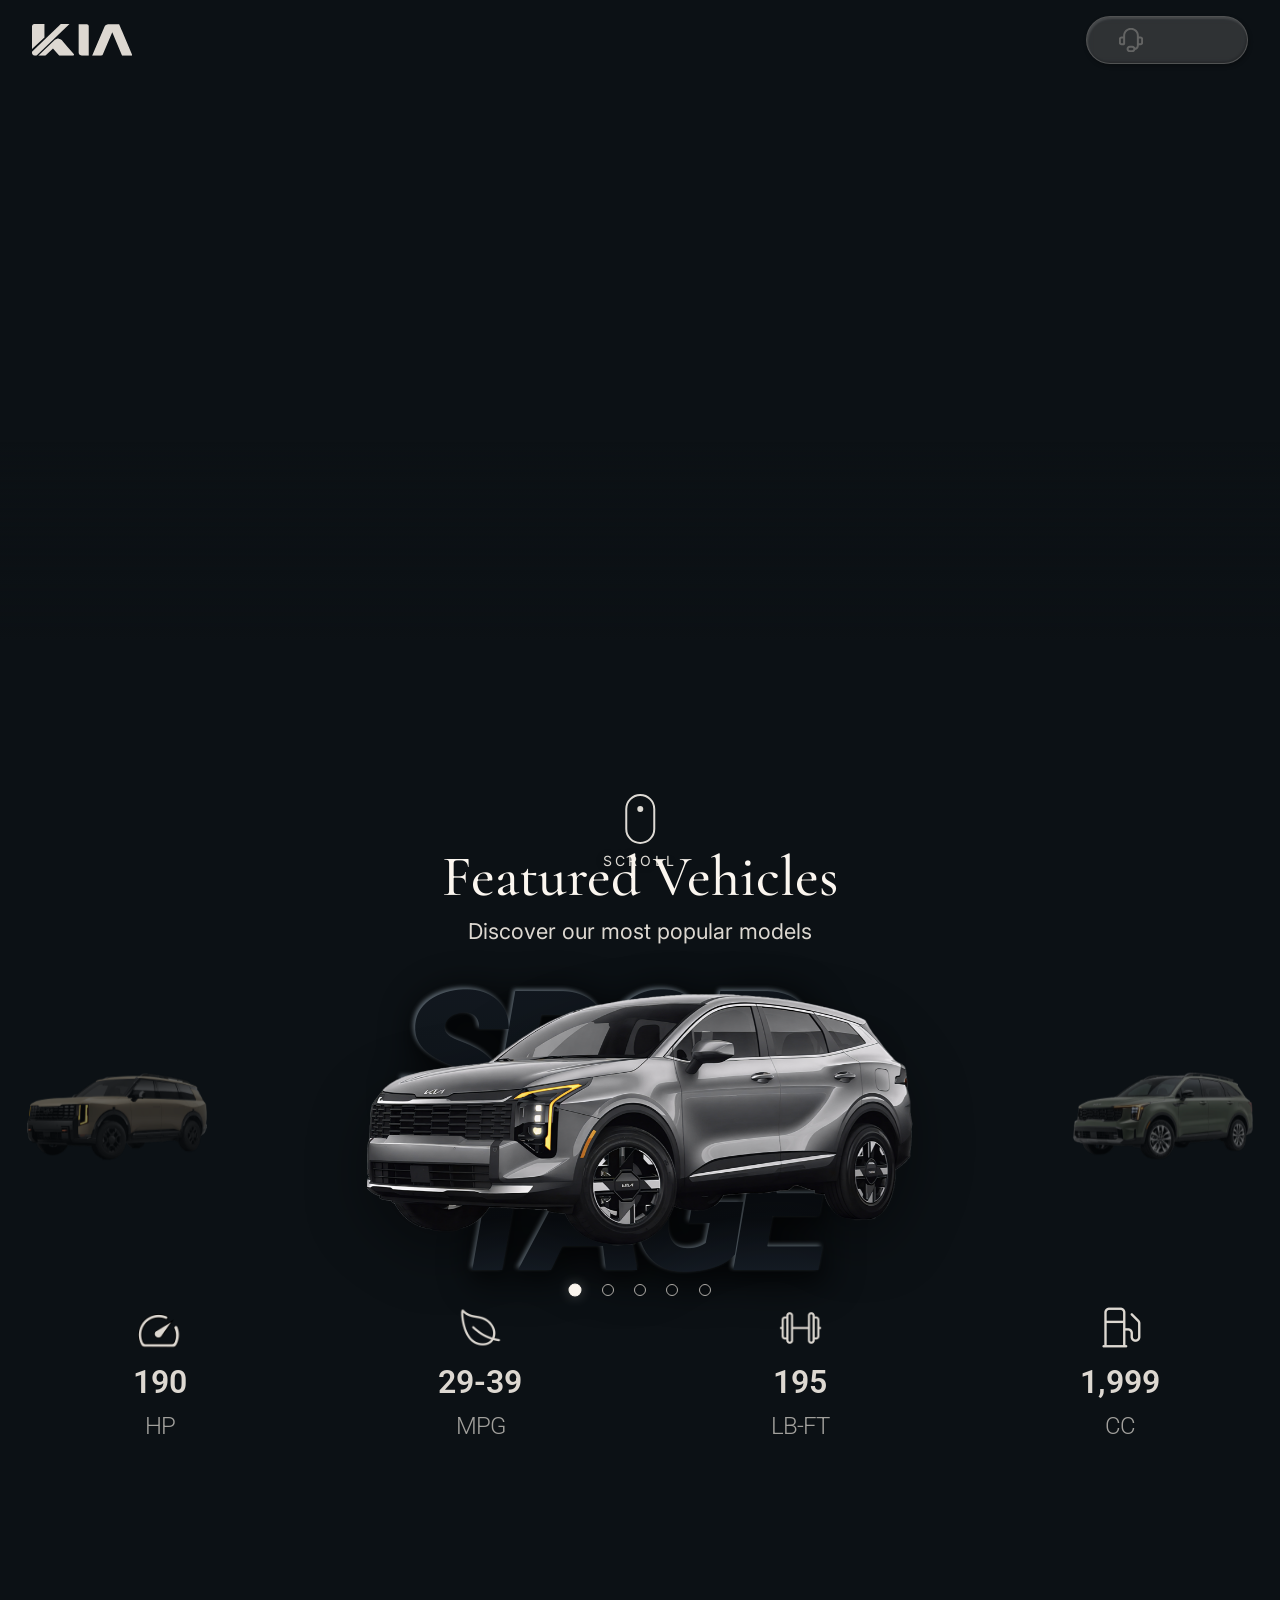
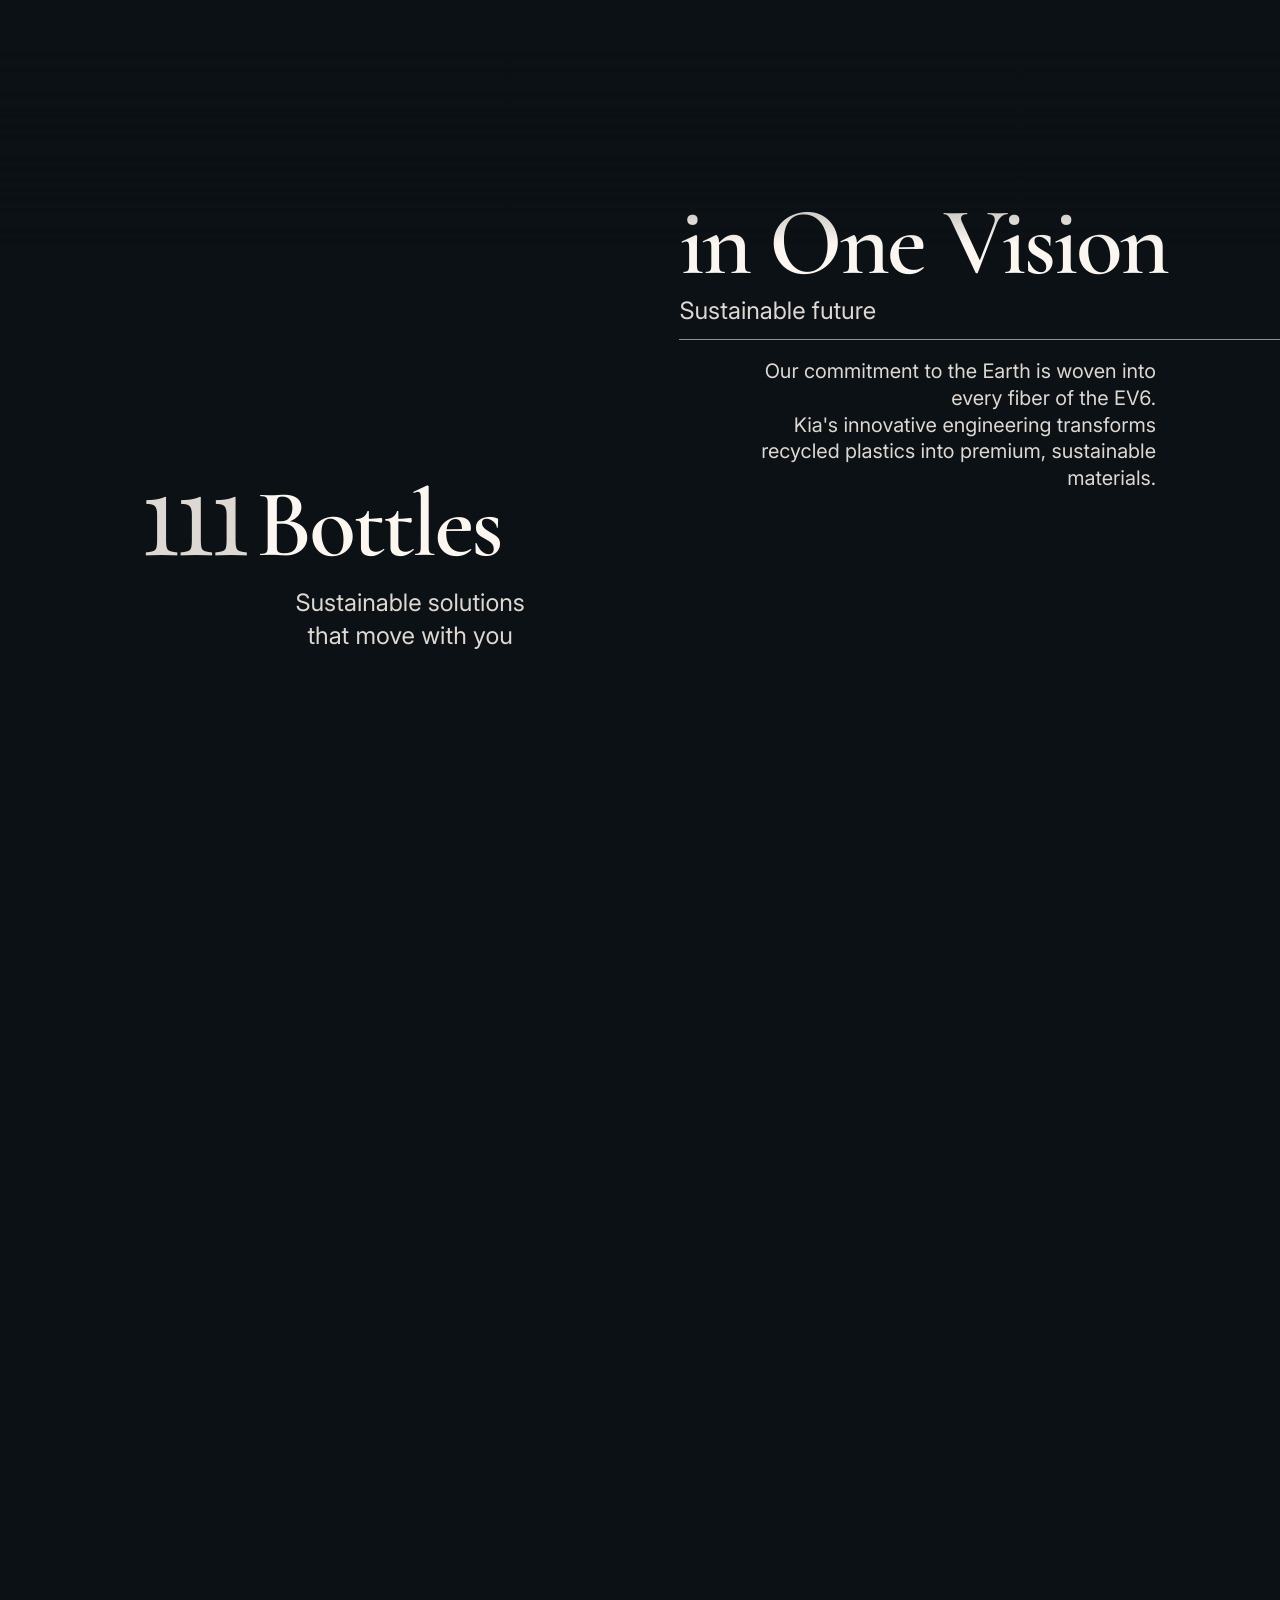
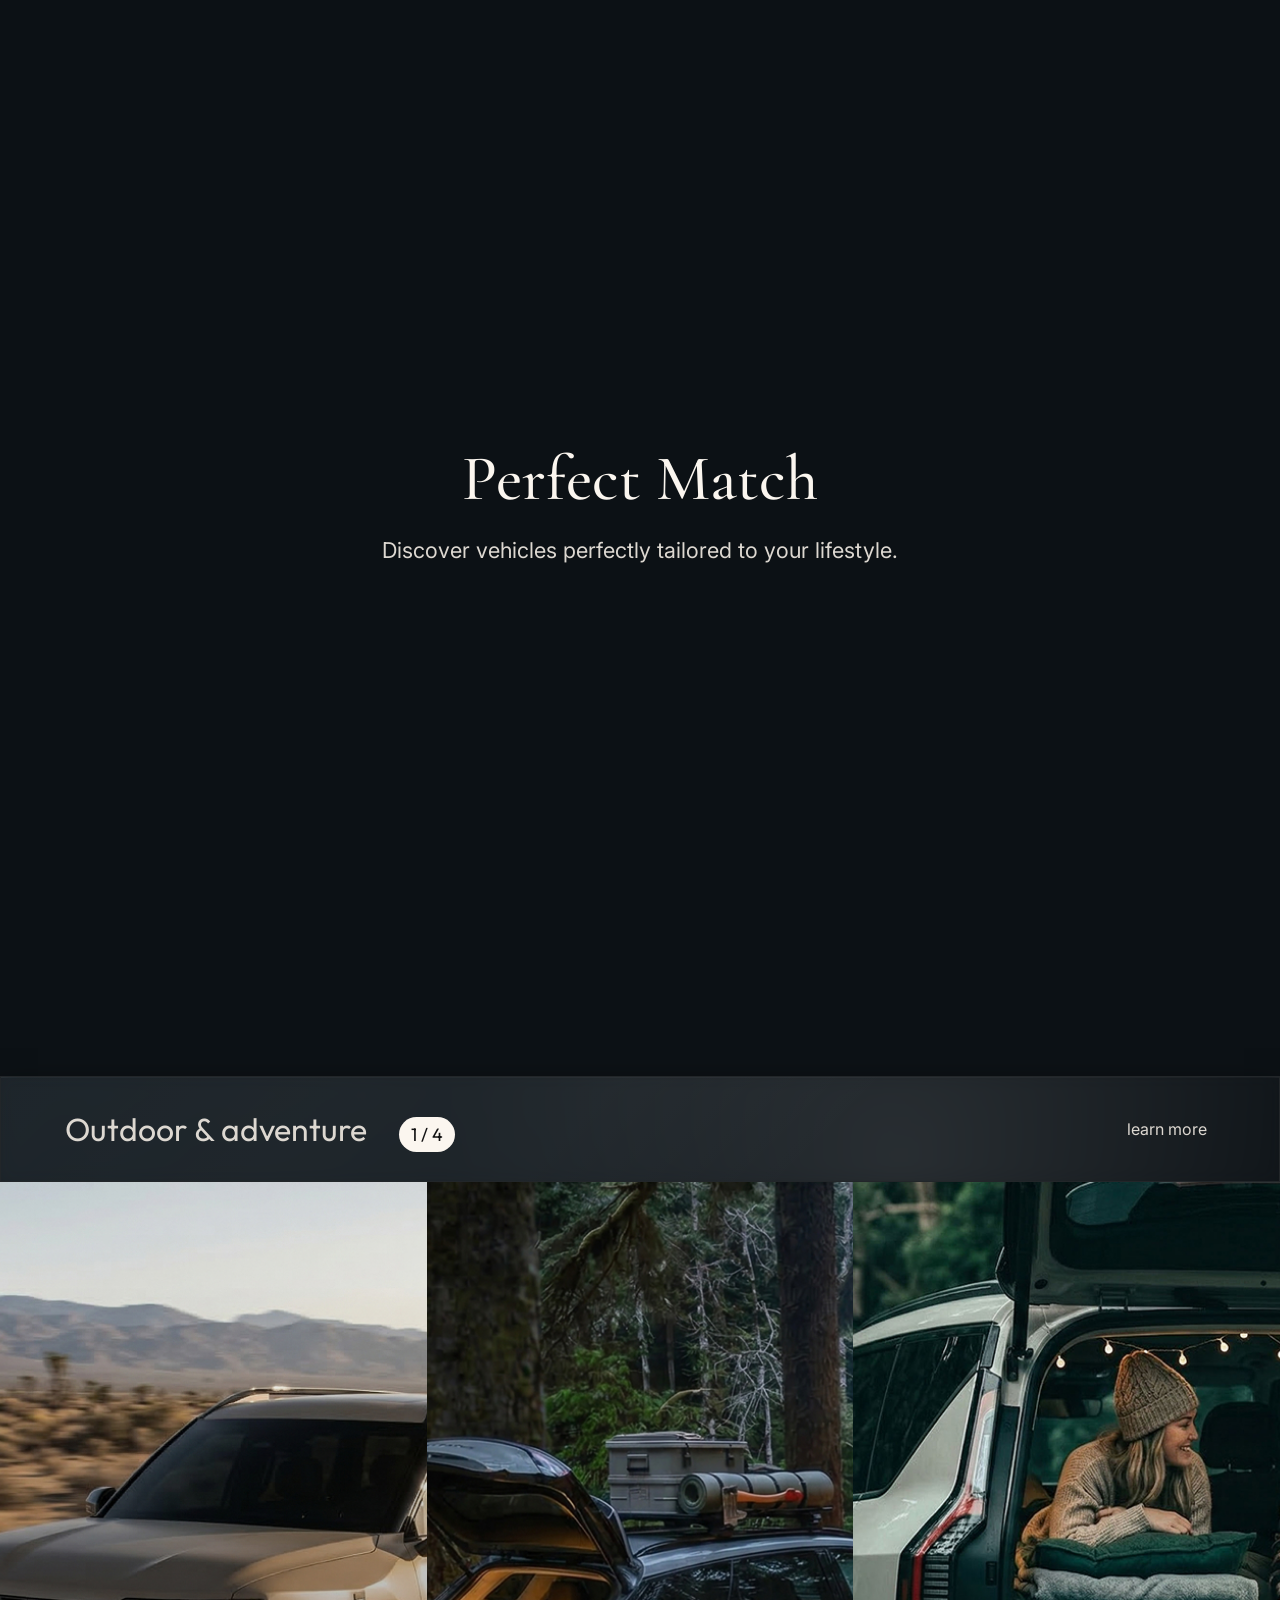
==== commit cca5cfb1: "메인페이지 반응형" ====
--- a/index.html
+++ b/index.html
@@ -368,6 +368,15 @@
           <div class="bottom_fade"></div>
         </div> <!-- //.sticky_scene -->
       </div> <!-- //.scroll_scene -->
+      <div class="ev6_mobile_copy_static" aria-hidden="true">
+        <div class="ev6_mobile_copy">
+          <h2 class="ev6_mobile_title">111 Bottles, 1 Vision, in EV6</h2>
+          <p class="ev6_mobile_desc">Sustainable future</p>
+        </div>
+      </div>
+      <div class="ev6_mobile_swiper swiper" aria-label="EV6 sustainable materials highlights">
+        <div class="swiper-wrapper ev6_mobile_swiper_wrapper"></div>
+      </div>
     </section> <!-- //.ev6 -->
     <div class="match">
       <section class="intro">
@@ -1088,4 +1097,4 @@
   </div> <!-- //.wrap -->
 </body>
 
-</html>
+</html>
--- a/css/common.css
+++ b/css/common.css
@@ -904,7 +904,8 @@
 
 header nav ul.gnb>li>a>i {
   font-size: 22px;
-  color: rgba(221, 216, 209, 0.3);
+  color: var(--kia-white2);
+  /* color: rgba(221, 216, 209, 0.3); */
 }
 
 header nav ul.gnb>li.on>a,
@@ -1573,4 +1574,4 @@
     height: 5px;
     margin-left: -2.5px;
   }
-}
+}
--- a/css/main.css
+++ b/css/main.css
@@ -589,6 +589,10 @@
   overflow-x: clip;
 }
 
+.ev6_mobile_copy{
+  display: none;
+}
+
 .ev6_mobile_swiper {
   display: none;
 }
--- a/css/main_media.css
+++ b/css/main_media.css
@@ -1,14 +1,16 @@
 @charset "utf-8";
 
-@media (max-width: 1023px) {
-    .brand {
-        display: none;
-    }
-}
-
-@media (min-width: 1024px) {
+@media (max-width: 1024px) {
     .brand {
         display: block;
+    }
+
+    section[class*="option"] .bottom > ul.cars > li {
+        padding: 64px 24px 56px;
+    }
+
+    section[class*="option"] .bottom > ul.cars > li .info_con {
+        padding: 64px 24px 56px;
     }
 
     section[class*="option"] .bottom > ul.cars {
@@ -32,45 +34,108 @@
             opacity 0.4s ease;
     }
 
-    section[class*="option"] .bottom > ul.cars:hover > li {
+    section[class*="option"] .bottom > ul.cars > li > h2 {
+        font-size: clamp(40px, 4.6vw, 52px);
+        line-height: 1.05;
+    }
+
+    section.option02 .bottom > ul.cars > li > h2,
+    section.option03 .bottom > ul.cars > li > h2,
+    section.option04 .bottom > ul.cars > li > h2 {
+        display: inline-flex;
+        align-items: baseline;
+        gap: 0;
+        font-variant-numeric: lining-nums;
+        font-feature-settings: "lnum" 1;
+    }
+
+    section.option02 .bottom > ul.cars > li > h2 span,
+    section.option03 .bottom > ul.cars > li > h2 span,
+    section.option04 .bottom > ul.cars > li > h2 span {
+        display: inline;
+        font-size: 1em;
+        line-height: inherit;
+        vertical-align: baseline;
+        transform: none;
+        margin-left: 0;
+        font-variant-numeric: lining-nums;
+        font-feature-settings: "lnum" 1;
+    }
+
+    section[class*="option"] .bottom > ul.cars > li > strong {
+        font-size: clamp(16px, 1.9vw, 18px);
+    }
+
+    section[class*="option"] .bottom > ul.cars:hover > li,
+    section[class*="option"] .bottom > ul.cars:focus-within > li {
         flex-grow: 0.4;
     }
 
-    section[class*="option"] .bottom > ul.cars:hover > li:not(:hover) > h2 {
-        font-size: 32px;
-        line-height: 1.15;
+    section[class*="option"] .bottom > ul.cars:hover > li:not(:hover) > h2,
+    section[class*="option"] .bottom > ul.cars:focus-within > li:not(:hover):not(:focus-within) > h2 {
+        font-size: clamp(40px, 4.6vw, 52px);
+        line-height: 1.05;
     }
 
     section.option02 .bottom > ul.cars:hover > li:not(:hover) > h2,
     section.option03 .bottom > ul.cars:hover > li:not(:hover) > h2,
-    section.option04 .bottom > ul.cars:hover > li:not(:hover) > h2 {
+    section.option04 .bottom > ul.cars:hover > li:not(:hover) > h2,
+    section.option02 .bottom > ul.cars:focus-within > li:not(:hover):not(:focus-within) > h2,
+    section.option03 .bottom > ul.cars:focus-within > li:not(:hover):not(:focus-within) > h2,
+    section.option04 .bottom > ul.cars:focus-within > li:not(:hover):not(:focus-within) > h2 {
         display: inline-flex;
-        align-items: flex-end;
-        gap: 2px;
+        align-items: baseline;
+        gap: 0;
         line-height: 1;
-    }
-
-    section[class*="option"] .bottom > ul.cars:hover > li:not(:hover) > strong {
-        font-size: 16px;
-    }
-
-    section.option02 .bottom > ul.cars:hover > li:not(:hover) > h2 span {
-        font-size: 36px;
-        transform: translateY(-3px);
+        font-variant-numeric: lining-nums;
+        font-feature-settings: "lnum" 1;
+    }
+
+    section[class*="option"] .bottom > ul.cars:hover > li:not(:hover) > strong,
+    section[class*="option"] .bottom > ul.cars:focus-within > li:not(:hover):not(:focus-within) > strong {
+        font-size: clamp(16px, 1.9vw, 18px);
+    }
+
+    section.option02 .bottom > ul.cars:hover > li:not(:hover) > h2 span,
+    section.option02 .bottom > ul.cars:focus-within > li:not(:hover):not(:focus-within) > h2 span {
+        display: inline;
+        font-size: 1em;
+        line-height: inherit;
+        vertical-align: baseline;
+        transform: none;
+        margin-left: 0;
+        font-variant-numeric: lining-nums;
+        font-feature-settings: "lnum" 1;
     }
 
     section.option03 .bottom > ul.cars:hover > li:not(:hover) > h2 span,
-    section.option04 .bottom > ul.cars:hover > li:not(:hover) > h2 span {
-        font-size: 45px;
-        transform: translateY(-4px);
-    }
-
-    section[class*="option"] .bottom > ul.cars:hover > li:not(:hover) {
-        padding-inline: 32px;
-    }
-
-    section[class*="option"] .bottom > ul.cars > li:hover {
+    section.option04 .bottom > ul.cars:hover > li:not(:hover) > h2 span,
+    section.option03 .bottom > ul.cars:focus-within > li:not(:hover):not(:focus-within) > h2 span,
+    section.option04 .bottom > ul.cars:focus-within > li:not(:hover):not(:focus-within) > h2 span {
+        display: inline;
+        font-size: 1em;
+        line-height: inherit;
+        vertical-align: baseline;
+        transform: none;
+        margin-left: 0;
+        font-variant-numeric: lining-nums;
+        font-feature-settings: "lnum" 1;
+    }
+
+    section[class*="option"] .bottom > ul.cars:hover > li:not(:hover),
+    section[class*="option"] .bottom > ul.cars:focus-within > li:not(:hover):not(:focus-within) {
+        padding: 64px 24px 56px;
+    }
+
+    section[class*="option"] .bottom > ul.cars > li:hover,
+    section[class*="option"] .bottom > ul.cars > li:focus-within {
         flex-grow: 2.4;
+    }
+}
+
+@media (min-width: 1025px) {
+    .brand {
+        display: none;
     }
 }
 
@@ -321,12 +386,13 @@
       }
       .ev6_mobile_stage {
         position: relative;
-        width: min(100%, 420px);
+        width: 100%;
         min-height: 100%;
         margin: 0 auto;
         padding: 12px 0 28px;
       }
       .ev6_mobile_copy {
+        display: block;
         position: relative;
         z-index: 3;
         width: 100%;
@@ -340,6 +406,9 @@
         line-height: 0.92;
         letter-spacing: -0.03em;
         color: var(--kia-white1);
+        white-space: nowrap;
+        font-variant-numeric: lining-nums;
+        font-feature-settings: "lnum" 1;
       }
       .ev6_mobile_desc {
         margin: 10px 0 0;
@@ -388,6 +457,30 @@
         border-radius: 28px;
         filter: drop-shadow(0 20px 40px rgba(0, 0, 0, 0.34));
       }
+      .ev6_mobile_slide .photo_card.bg2_feature_dashboard {
+        left: 8px;
+        right: auto;
+        top: clamp(440px, 43vh, 540px);
+        transform: none;
+      }
+      .ev6_mobile_slide .photo_card.bg2_feature_luggage {
+        left: auto;
+        right: 8px;
+        top: clamp(360px, 35vh, 440px);
+        transform: none;
+      }
+      .ev6_mobile_slide .photo_card.bg2_feature_seating {
+        left: 8px;
+        right: auto;
+        bottom: clamp(240px, 24vh, 300px);
+        transform: none;
+      }
+      .ev6_mobile_slide .photo_card.bg2_feature_carpets {
+        left: auto;
+        right: 8px;
+        bottom: clamp(190px, 19vh, 250px);
+        transform: none;
+      }
       .ev6_mobile_slide .photo_card img {
         display: block;
         width: 100%;
@@ -400,21 +493,9 @@
         inset: 0;
         display: flex;
         flex-direction: column;
-        justify-content: space-between;
+        justify-content: flex-end;
         padding: 14px 14px 16px;
         background: linear-gradient(180deg, rgba(9, 12, 18, 0.08) 0%, rgba(9, 12, 18, 0.2) 30%, rgba(9, 12, 18, 0.62) 100%);
-      }
-      .ev6_mobile_card_close {
-        align-self: flex-end;
-        width: 34px;
-        height: 34px;
-        border: 0;
-        border-radius: 50%;
-        background: rgba(255, 255, 255, 0.18);
-        color: rgba(255, 255, 255, 0.95);
-        font-size: 28px;
-        line-height: 1;
-        cursor: default;
       }
       .ev6_mobile_card_text {
         color: var(--kia-white1);
@@ -486,6 +567,7 @@
       }
 
       .ev6_mobile_stage {
+        width: 100%;
         padding-bottom: 20px;
       }
 
@@ -504,6 +586,22 @@
       .ev6_mobile_slide .photo_card {
         width: 256px;
         height: 200px;
+      }
+      .ev6_mobile_slide .photo_card.bg2_feature_dashboard {
+        left: 8px;
+        bottom: clamp(360px, 38vh, 440px);
+      }
+      .ev6_mobile_slide .photo_card.bg2_feature_luggage {
+        right: 8px;
+        bottom: clamp(300px, 32vh, 380px);
+      }
+      .ev6_mobile_slide .photo_card.bg2_feature_seating {
+        left: 8px;
+        bottom: clamp(220px, 23vh, 280px);
+      }
+      .ev6_mobile_slide .photo_card.bg2_feature_carpets {
+        right: 8px;
+        bottom: clamp(175px, 18vh, 230px);
       }
 
       .ev6_mobile_card_title {
